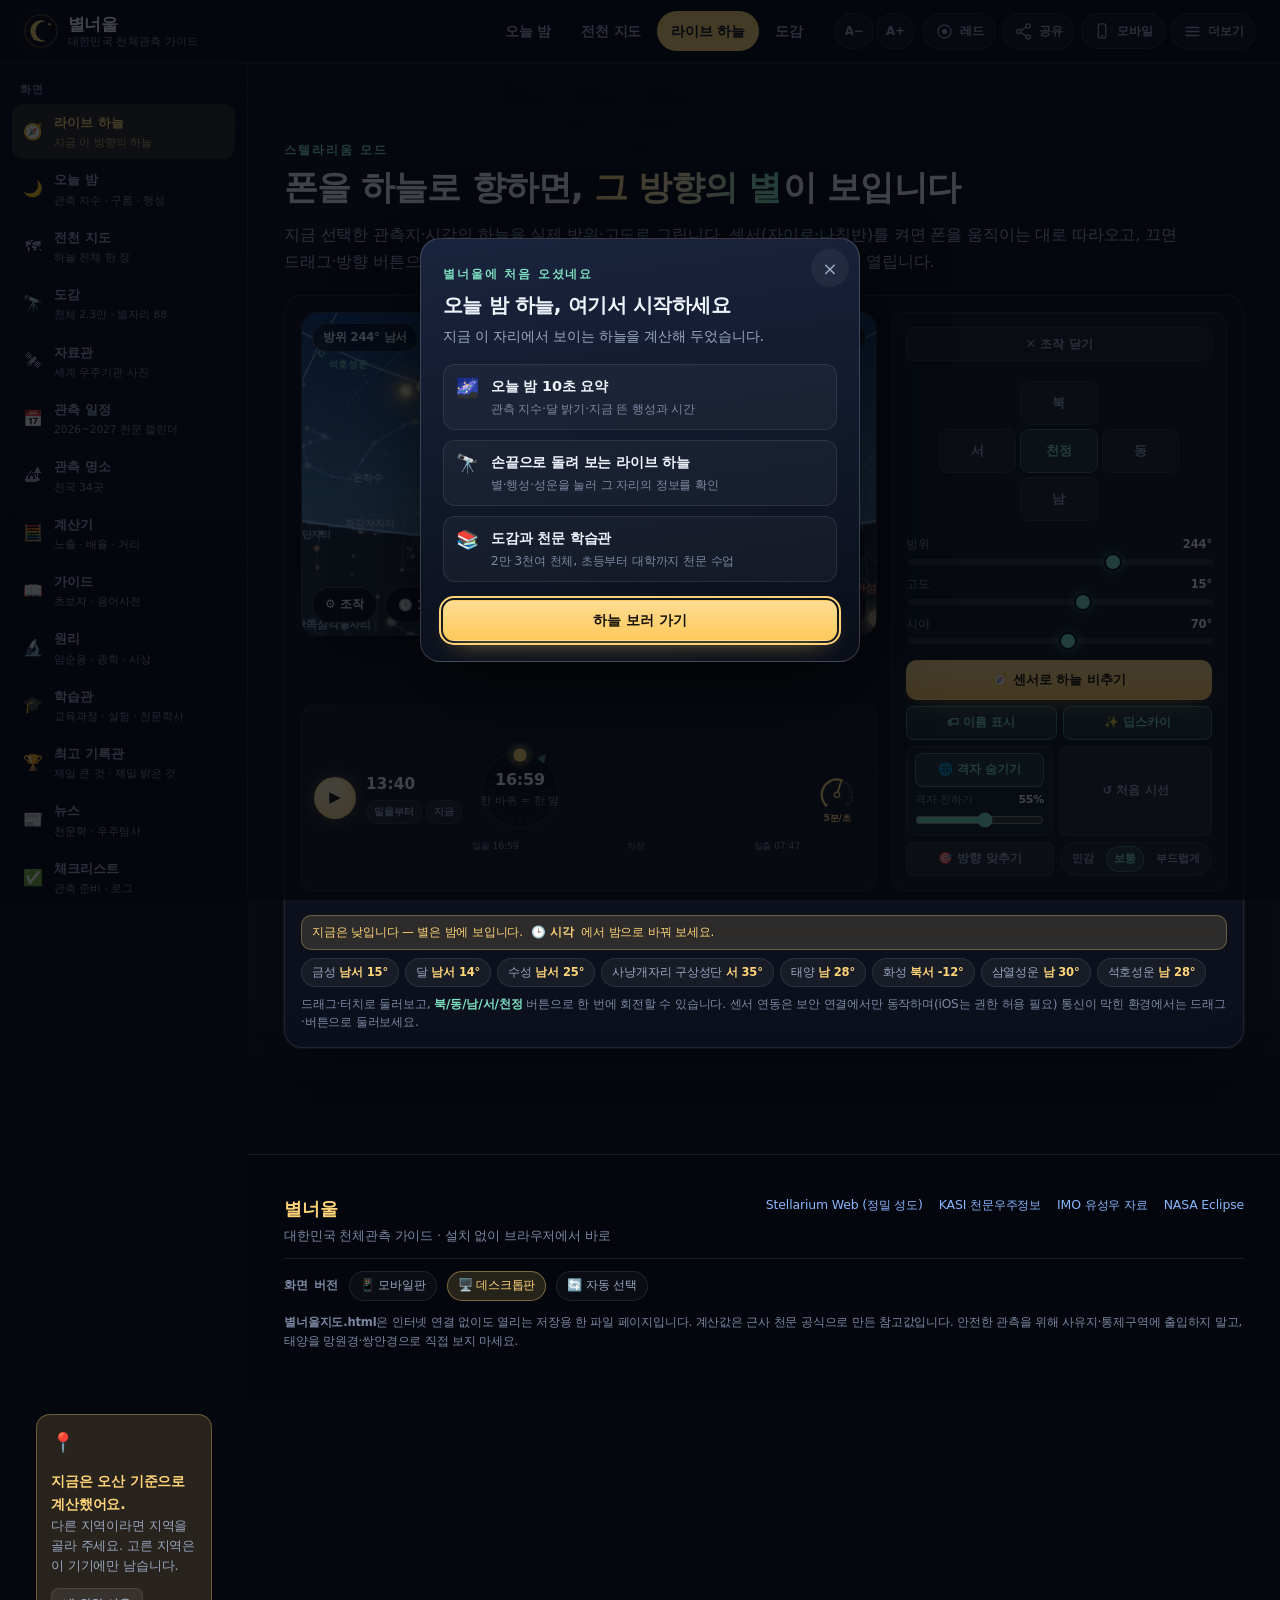
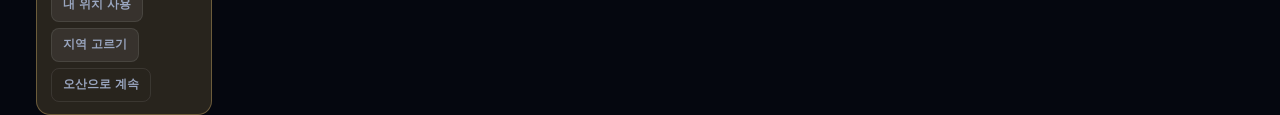
==== index.html @ a32bbd59 "📅 이번 주말 금·토·일 자동 비교·전환 칩 + 🌟 별 보기 좋은 날(30일 관측 지수) + 🌀 관성 손 떼는 순간 0프레임 · 캐시 2026-11-28.13" ====
<!DOCTYPE html>
<html lang="ko">
<head>
<meta charset="UTF-8">
<meta name="viewport" content="width=device-width, initial-scale=1.0, viewport-fit=cover">
<meta name="theme-color" content="#070b14">
<meta name="description" content="별너울 — 대한민국 천체관측 가이드. 오늘 밤 달·행성·별자리, 관측 가능 시간, 촬영 계산기, 전국 별보기 명소, 2026~2027 천문 캘린더까지 한곳에서.">

<meta property="og:type" content="website">
<meta property="og:site_name" content="별너울">
<meta property="og:locale" content="ko_KR">
<meta property="og:title" content="별너울 — 대한민국 천체관측 가이드">
<meta property="og:description" content="오늘 밤 달·행성·별자리와 관측 가능 시간, 촬영 계산기, 전국 별보기 명소, 천문 학습관과 우주 뉴스까지 한곳에서. 설치 없이 브라우저에서 바로 열립니다.">
<meta property="og:image" content="https://byeolneoul.vercel.app/assets/space/jwst-carina-cosmic-cliffs.jpg">
<meta property="og:image:alt" content="제임스 웹 우주망원경이 촬영한 용골자리 성운">
<meta property="og:url" content="https://byeolneoul.vercel.app/">
<meta name="twitter:card" content="summary_large_image">
<meta name="twitter:title" content="별너울 — 대한민국 천체관측 가이드">
<meta name="twitter:description" content="오늘 밤 하늘을 10초 만에. 달·행성·별자리, 관측 명소, 촬영 계산기, 천문 학습관.">
<meta name="twitter:image" content="https://byeolneoul.vercel.app/assets/space/jwst-carina-cosmic-cliffs.jpg">
<title>별너울 — 대한민국 천체관측 가이드</title>
<style id="bwSplashStyle">
/* 별너울 도입화면 — 첫 페인트부터 보이도록 머리에 직접 넣습니다 */
#bwSplash{
  position:fixed; inset:0; z-index:4000; display:grid; place-items:center;
  background:radial-gradient(125% 95% at 50% -10%, #1a2545 0%, #0d1526 42%, #06080f 100%);
  color:#eef2fb; overflow:hidden; opacity:1; visibility:visible;
  transition:opacity .58s ease, visibility .58s ease;
  font-family:"Pretendard", system-ui, -apple-system, "Apple SD Gothic Neo", "Malgun Gothic", sans-serif;
  -webkit-tap-highlight-color:transparent;
}
#bwSplash.is-out{ opacity:0; visibility:hidden; pointer-events:none; }
#bwSplash canvas{ position:absolute; inset:0; width:100%; height:100%; display:block; }
#bwSplash .bws-glow{
  position:absolute; left:50%; top:52%; width:min(78vw, 720px); height:min(78vw, 720px);
  transform:translate(-50%, -50%); pointer-events:none;
  background:radial-gradient(closest-side, rgba(138,182,255,.16), rgba(126,224,192,.07) 55%, rgba(6,8,15,0) 78%);
  filter:blur(6px);
}
#bwSplash .bws-inner{ position:relative; text-align:center; padding:0 26px; z-index:2; }
#bwSplash .bws-eyebrow{
  margin:0 0 14px; font-size:.72rem; letter-spacing:.34em; text-transform:uppercase;
  color:#8ab6ff; opacity:.9;
  animation:bwsFade 1.4s ease .15s both;
}
#bwSplash .bws-logo{
  margin:0; font-size:clamp(2.9rem, 11vw, 5.4rem); font-weight:800; letter-spacing:.02em; line-height:1.08;
  background:linear-gradient(178deg, #ffffff 6%, #ffe6b0 52%, #ffd479 100%);
  -webkit-background-clip:text; background-clip:text; color:transparent;
  filter:drop-shadow(0 6px 26px rgba(255,190,110,.26));
  animation:bwsRise 1.15s cubic-bezier(.2,.7,.3,1) .1s both;
}
#bwSplash .bws-sub{
  margin:16px 0 0; font-size:clamp(.92rem, 3.5vw, 1.16rem); color:#cfd9ee; letter-spacing:.01em;
  animation:bwsFade 1.5s ease .55s both;
}
#bwSplash .bws-hint{
  position:absolute; left:0; right:0; bottom:clamp(28px, 7vh, 58px); z-index:2; margin:0;
  text-align:center; font-size:.76rem; color:#7c88a3; letter-spacing:.04em;
  animation:bwsFade 1.6s ease 1.1s both;
}
@keyframes bwsRise{ from{ opacity:0; transform:translateY(16px) scale(.985); } to{ opacity:1; transform:none; } }
@keyframes bwsFade{ from{ opacity:0; } to{ opacity:1; } }
@media (prefers-reduced-motion: reduce){
  #bwSplash{ transition:opacity .2s linear, visibility .2s linear; }
  #bwSplash .bws-logo, #bwSplash .bws-eyebrow, #bwSplash .bws-sub, #bwSplash .bws-hint{ animation:none; }
}
</style>
<!-- ROUTER-START -->
<script>
/* 판 자동 선택 — 폰·태블릿은 모바일판, 그 외는 데스크톱판.
   직접 고른 판은 localStorage에 기억하며, ?view=auto 로 다시 자동으로 돌립니다. */
(function () {
  try {
    var p = new URLSearchParams(location.search);
    var v = p.get('view');
    if (v === 'auto') { try { localStorage.removeItem('ob-layout'); } catch (e) {} }
    var saved = null;
    try { saved = localStorage.getItem('ob-layout'); } catch (e) {}
    var pick = (v === 'mobile' || v === 'desktop') ? v
      : (saved === 'mobile' || saved === 'desktop') ? saved
      : ((/Mobi|Android|iPhone|iPad|iPod|Windows Phone|IEMobile|Opera Mini/i.test(navigator.userAgent)
          || Math.min(window.innerWidth || 9999, screen.width || 9999) <= 768) ? 'mobile' : 'desktop');
    p.delete('view');
    var qs = p.toString();
    location.replace(pick + '.html' + (qs ? '?' + qs : '') + location.hash);
  } catch (e) { /* 라우팅이 막히면 이 페이지(index)가 그대로 보입니다 */ }
})();
</script>
<!-- ROUTER-END -->
<link rel="stylesheet" href="styles.css">
<!-- 홈 화면 설치(PWA) -->
<link rel="manifest" href="manifest.webmanifest">
<link rel="apple-touch-icon" sizes="180x180" href="assets/icons/apple-touch-icon.png">
<meta name="apple-mobile-web-app-capable" content="yes">
<meta name="mobile-web-app-capable" content="yes">
<meta name="apple-mobile-web-app-status-bar-style" content="black-translucent">
<meta name="apple-mobile-web-app-title" content="별너울">
<meta name="application-name" content="별너울">
<link rel="icon" href="data:image/svg+xml,%3Csvg xmlns='http://www.w3.org/2000/svg' viewBox='0 0 64 64'%3E%3Ccircle cx='32' cy='32' r='30' fill='%23070b18'/%3E%3Cpath d='M40 14a20 20 0 1 0 0 36 16 16 0 0 1 0-36z' fill='%23ffd479'/%3E%3Ccircle cx='46' cy='20' r='2' fill='%23fff'/%3E%3Ccircle cx='18' cy='44' r='1.5' fill='%23fff'/%3E%3C/svg%3E">
</head>
<body>

<!-- 도입화면 — 첫 페인트부터 이 자리에서 바로 보입니다 -->
<div id="bwSplash" role="dialog" aria-label="별너울 도입 화면">
  <canvas id="bwSplashCanvas" aria-hidden="true"></canvas>
  <div class="bws-glow" aria-hidden="true"></div>
  <div class="bws-inner">
    <p class="bws-eyebrow">대한민국 천체관측 가이드</p>
    <h1 class="bws-logo">별너울</h1>
    <p class="bws-sub">오늘 밤, 내 머리 위 하늘을 읽다</p>
  </div>
  <p class="bws-hint">화면을 누르면 바로 시작합니다</p>
</div>
<script src="splash.js"></script>

<noscript>
  <div class="noscript-warn" role="alert"><b>JavaScript가 꺼져 있습니다.</b> 별너울은 달 위상·행성 위치·박명 시각을 이 브라우저에서 직접 계산합니다. 브라우저 설정에서 JavaScript를 켜면 모든 기능이 동작합니다.</div>
</noscript>

<a class="skip-link" href="#today">본문으로 건너뛰기</a>

<!-- ===================== 공통 헤더 ===================== -->
<header class="site-header" id="siteHeader">
  <div class="header-inner">
    <a class="brand" href="#today" aria-label="별너울 홈">
      <span class="brand-mark" aria-hidden="true">
        <svg viewBox="0 0 40 40" width="34" height="34">
          <circle cx="20" cy="20" r="19" fill="none" stroke="currentColor" stroke-width="1.2" opacity=".35"/>
          <path d="M25 8.5a12.5 12.5 0 1 0 0 23 10 10 0 0 1 0-23z" fill="currentColor"/>
          <circle cx="30" cy="12" r="1.4" fill="currentColor"/>
          <circle cx="12" cy="30" r="1" fill="currentColor"/>
        </svg>
      </span>
      <span class="brand-text">
        <strong>별너울</strong>
        <small>대한민국 천체관측 가이드</small>
      </span>
    </a>

    <nav class="main-nav" id="mainNav" aria-label="주요 메뉴">
      <a href="#today" class="nav-link is-active" data-nav="today">오늘 밤</a>
      <a href="#skymap" class="nav-link" data-nav="skymap">전천 지도</a>
      <a href="#live" class="nav-link" data-nav="live">라이브 하늘</a>
      <a href="#catalog" class="nav-link" data-nav="catalog">도감</a>
    </nav>

    <div class="header-tools">
      <div class="font-ctrl" role="group" aria-label="글자 크기">
        <button class="icon-btn icon-btn-sm" id="fsDown" aria-label="글자 작게" title="글자 작게">A−</button>
        <button class="icon-btn icon-btn-sm" id="fsUp" aria-label="글자 크게" title="글자 크게">A+</button>
      </div>
      <button class="icon-btn" id="btnRed" aria-pressed="false" title="야간 관측용 레드라이트 모드 (암순응 보호)">
        <svg viewBox="0 0 24 24" width="19" height="19" aria-hidden="true"><circle cx="12" cy="12" r="8.2" fill="none" stroke="currentColor" stroke-width="1.6"/><circle cx="12" cy="12" r="3.2" fill="currentColor"/></svg>
        <span class="tool-label">레드</span>
      </button>
      <button class="icon-btn" id="btnShareTop" title="오늘 밤 별보기 플랜을 복사">
        <svg viewBox="0 0 24 24" width="19" height="19" aria-hidden="true"><circle cx="18" cy="5" r="2.6" fill="none" stroke="currentColor" stroke-width="1.6"/><circle cx="6" cy="12" r="2.6" fill="none" stroke="currentColor" stroke-width="1.6"/><circle cx="18" cy="19" r="2.6" fill="none" stroke="currentColor" stroke-width="1.6"/><path d="M8.4 10.8 15.6 6.4M8.4 13.2l7.2 4.4" stroke="currentColor" stroke-width="1.6"/></svg>
        <span class="tool-label">공유</span>
      </button>
      <div class="more-wrap">
        <button class="icon-btn more-btn" id="btnMore" aria-expanded="false" aria-controls="moreMenu" aria-haspopup="true" title="전체 목차 열기">
          <svg viewBox="0 0 24 24" width="19" height="19" aria-hidden="true"><path d="M4 7h16M4 12h16M4 17h16" stroke="currentColor" stroke-width="1.8" stroke-linecap="round"/></svg>
          <span class="tool-label">더보기</span>
        </button>
        <div class="more-menu" id="moreMenu" role="menu" aria-label="전체 목차" hidden>
          <div class="more-core" role="group" aria-label="주요 메뉴">
            <a href="#today" role="menuitem">오늘 밤</a>
            <a href="#skymap" role="menuitem">전천 지도</a>
            <a href="#live" role="menuitem">라이브 하늘</a>
            <a href="#catalog" role="menuitem">도감</a>
          </div>
          <div class="more-group more-pwa" role="group" aria-label="앱 설치">
            <p class="more-title"><span aria-hidden="true">📲</span> 앱</p>
            <button type="button" class="more-item" id="btnInstall" role="menuitem">
              <span class="mi-ico" aria-hidden="true">📲</span>
              <span class="mi-txt"><b id="pwaInstallLabel">앱으로 설치</b><small id="pwaInstallNote">홈 화면에 추가 · 주소창 없이</small></span>
              <span class="pwa-badge" id="pwaInstallBadge" hidden>실행 중</span>
            </button>
          </div>
          <div class="more-group" role="group" aria-label="관측 계획과 현장">
            <p class="more-title"><span aria-hidden="true">🗓️</span> 관측 계획 · 현장</p>
            <a href="#calendar" class="more-item" role="menuitem">
              <span class="mi-ico" aria-hidden="true">📅</span>
              <span class="mi-txt"><b>관측 일정</b><small>2026~2027 천문 캘린더</small></span>
            </a>
            <a href="#sites" class="more-item" role="menuitem">
              <span class="mi-ico" aria-hidden="true">🏕️</span>
              <span class="mi-txt"><b>전국 관측 명소</b><small>광공해 등급 · 권역별 추천</small></span>
            </a>
          </div>
          <div class="more-group" role="group" aria-label="도구와 자료">
            <p class="more-title"><span aria-hidden="true">🧰</span> 도구 · 자료</p>
            <a href="#lab" class="more-item" role="menuitem">
              <span class="mi-ico" aria-hidden="true">🧮</span>
              <span class="mi-txt"><b>촬영·광학 계산기</b><small>노출 · 화각 · 배율 · 한계등급</small></span>
            </a>
            <a href="#spacearchive" class="more-item" role="menuitem">
              <span class="mi-ico" aria-hidden="true">🛰️</span>
              <span class="mi-txt"><b>🛰️ 자료관</b><small>세계 우주기관의 실제 사진</small></span>
            </a>
          </div>
          <div class="more-group" role="group" aria-label="학습관과 소식">
            <p class="more-title"><span aria-hidden="true">🎓</span> 배움 · 소식</p>
            <a href="#records" class="more-item" role="menuitem">
              <span class="mi-ico" aria-hidden="true">🏆</span>
              <span class="mi-txt"><b>🏆 우주 최고 기록관</b><small>제일 큰 것 · 제일 밝은 것 15가지</small></span>
            </a>
            <a href="#learn" class="more-item" role="menuitem">
              <span class="mi-ico" aria-hidden="true">🎓</span>
              <span class="mi-txt"><b>천문 학습관</b><small>교육과정 실험실 · 천문학사</small></span>
            </a>
            <a href="#news" class="more-item" role="menuitem">
              <span class="mi-ico" aria-hidden="true">📰</span>
              <span class="mi-txt"><b>우주·천문 뉴스</b><small>최신 관측 · 로켓 발사 소식</small></span>
            </a>
          </div>
          <div class="more-group" role="group" aria-label="입문과 학습">
            <p class="more-title"><span aria-hidden="true">📖</span> 입문 · 학습</p>
            <a href="#guide" class="more-item" role="menuitem">
              <span class="mi-ico" aria-hidden="true">📖</span>
              <span class="mi-txt"><b>초보자 가이드 &amp; 용어사전</b><small>첫 관측 7단계 + 용어 89개</small></span>
            </a>
            <a href="#glossary" class="more-item" role="menuitem">
              <span class="mi-ico" aria-hidden="true">🔤</span>
              <span class="mi-txt"><b>용어사전 바로 보기</b><small>적위 · Bortle · 시상 등</small></span>
            </a>
            <a href="#science" class="more-item" role="menuitem">
              <span class="mi-ico" aria-hidden="true">🔬</span>
              <span class="mi-txt"><b>원리 깊이 보기</b><small>암순응 · 노출 · 구경 · 시상</small></span>
            </a>
          </div>
          <div class="more-group" role="group" aria-label="빠른 실행">
            <p class="more-title"><span aria-hidden="true">⚡</span> 빠른 실행</p>
            <button type="button" class="more-item" data-open="cookie" role="menuitem">
              <span class="mi-ico" aria-hidden="true">🍪</span>
              <span class="mi-txt"><b>오늘의 우주 쿠키</b><small>NASA · SpaceX 오늘의 소식</small></span>
            </button>
            <button type="button" class="more-item" data-open="ai" role="menuitem">
              <span class="mi-ico" aria-hidden="true">🤖</span>
              <span class="mi-txt"><b>AI 천문 도우미</b><small>이 사이트의 하늘 정보로 답합니다</small></span>
            </button>
          </div>
          <div class="more-group" role="group" aria-label="의견 보내기">
            <p class="more-title"><span aria-hidden="true">💬</span> 의견</p>
            <button type="button" class="more-item" data-open="feedback" role="menuitem">
              <span class="mi-ico" aria-hidden="true">💬</span>
              <span class="mi-txt"><b>사용자 피드백</b><small>버그 제보 · 기능 제안 · 칭찬</small></span>
            </button>
          </div>
          <div class="more-group" role="group" aria-label="공유">
            <p class="more-title"><span aria-hidden="true">🔗</span> 공유</p>
            <button type="button" class="more-item" data-open="share" role="menuitem">
              <span class="mi-ico" aria-hidden="true">🔗</span>
              <span class="mi-txt"><b>별너울 공유하기</b><small>링크 보내기 · 친구에게 추천</small></span>
            </button>
          </div>
        </div>
      </div>
    </div>
  </div>
</header>

<div class="wrap first-visit-wrap">
  <div class="first-visit" id="firstVisit" hidden>
    <span class="fv-ico" aria-hidden="true">📍</span>
    <div class="fv-txt"><b>지금은 오산 기준으로 계산했어요.</b><span>다른 지역이라면 지역을 골라 주세요. 고른 지역은 이 기기에만 남습니다.</span></div>
    <div class="fv-actions">
      <button type="button" class="mini-btn" data-fv="geo">내 위치 사용</button>
      <button type="button" class="mini-btn" data-fv="pick">지역 고르기</button>
      <button type="button" class="mini-btn fv-ghost" data-fv="keep">오산으로 계속</button>
    </div>
  </div>
</div>

<main>

<!-- ===================== 1. 오늘 밤 ===================== -->
<section class="section section-hero" id="today" data-view="today">
  <div class="hero-sky" aria-hidden="true">
    <div class="hero-glow"></div>
    <canvas class="hero-stars" id="heroStars" width="1200" height="620"></canvas>
  </div>

  <div class="wrap">
    <div class="hero-head">
      <p class="eyebrow">오늘 밤, 어디서 무엇을 볼까</p>
      <h1>대한민국 어디서든,<br><span class="grad">오늘 밤 하늘</span>을 10초 만에.</h1>
      <p class="hero-sub">지역과 날짜를 고르면 달 위상·어두운 시간·지금 떠 있는 천체·촬영 설정까지 한 번에 계산합니다.</p>
      <p class="boot-note" id="bootNote" role="status" aria-live="polite"><span class="bn-dot" aria-hidden="true"></span>오늘 밤 하늘을 계산하고 있어요…</p>

      <div class="quick-actions" id="quickActions" role="group" aria-label="빠른 날짜 선택">
        <button class="qa-btn is-active" data-preset="tonight" type="button"><span aria-hidden="true">🌙</span>오늘 밤</button>
        <button class="qa-btn" data-preset="weekend" type="button"><span aria-hidden="true">📅</span>이번 주말</button>
        <button class="qa-btn" data-preset="dark" type="button"><span aria-hidden="true">🌟</span>별 보기 좋은 날</button>
        <button class="qa-btn" data-preset="gem" type="button"><span aria-hidden="true">✨</span>12/14 쌍둥이자리</button>
        <button class="qa-btn" data-preset="qua" type="button"><span aria-hidden="true">☄️</span>1/4 사분의자리</button>
      </div>

      <!-- 이번 주말 — 금·토·일 밤 중 더 좋은 밤으로 바로 전환 (「이번 주말」 프리셋일 때만 보입니다) -->
      <div class="weekend-switch" id="weekendSwitch" hidden>
        <div class="ws-chips" id="weekendChips" role="group" aria-label="이번 주말 밤 전환"></div>
        <p class="ws-why" id="weekendWhy" aria-live="polite"></p>
      </div>
    </div>

    <!-- 관측지·날짜 선택 -->
    <div class="control-panel" id="controlPanel">
      <div class="control-row control-row-region">
        <label class="field field-prov">
          <span class="field-label">시·도</span>
          <select id="provinceSelect" aria-label="시·도 선택"></select>
        </label>
        <label class="field field-dist">
          <span class="field-label">시·군·구</span>
          <select id="districtSelect" aria-label="시·군·구 선택"></select>
        </label>
        <button class="btn btn-ghost" id="btnGeo" title="브라우저 위치 권한을 허용하면 현재 위치로 계산합니다">
          <svg viewBox="0 0 24 24" width="16" height="16" aria-hidden="true"><path d="M12 2v3M12 19v3M2 12h3M19 12h3" stroke="currentColor" stroke-width="1.8" stroke-linecap="round"/><circle cx="12" cy="12" r="5.5" fill="none" stroke="currentColor" stroke-width="1.8"/><circle cx="12" cy="12" r="1.8" fill="currentColor"/></svg>
          내 위치
        </button>
        <label class="field field-date">
          <span class="field-label">날짜</span>
          <input type="date" id="dateInput" aria-label="관측 날짜">
        </label>
        <label class="field field-time">
          <span class="field-label">시각</span>
          <input type="time" id="timeInput" aria-label="관측 시각 (지금은 현재 시각으로 자동 갱신)">
          <button class="mini-btn" id="btnNow" type="button" title="현재 시각으로">지금</button>
        </label>
      </div>
      <div class="control-row control-row-sub">
        <button class="link-btn" id="btnCustom" aria-expanded="false">위경도 직접 입력</button>
        <span class="coord-note" id="coordNote">37.1969°N · 127.0343°E · Bortle 7</span>
        <span class="region-hint" id="regionHint">시·도 → 시·군·구 순서로 좁혀집니다 · 2026.7 행정구역 기준</span>
        <div class="custom-coords" id="customCoords" hidden>
          <label class="field field-sm"><span class="field-label">위도</span><input type="number" id="latInput" step="0.0001" min="-90" max="90" inputmode="decimal"></label>
          <label class="field field-sm"><span class="field-label">경도</span><input type="number" id="lonInput" step="0.0001" min="-180" max="180" inputmode="decimal"></label>
          <button class="btn btn-sm" id="btnApplyCoords">적용</button>
        </div>
      </div>
    </div>

    <!-- 지금이 낮일 때의 안내 (밤 기준으로 한 번에 바꾸기) -->
    <div class="day-note" id="dayNote" role="status" hidden>
      <span id="dayNoteText">☀️ 지금은 낮입니다 — 아래 고도·추천은 지금 하늘 기준이에요. 밤에 볼 대상을 보려면 시각을 바꿔 주세요.</span>
      <button class="mini-btn" id="btnNight22" type="button">🌙 오늘 밤 22:00로 보기</button>
    </div>

    <!-- 10초 요약 히어로 카드 -->
    <div class="summary-card" id="heroSummary" aria-live="polite">
      <div class="summary-main">
        <div class="summary-head">
          <span class="summary-date" id="summaryDate">—</span>
          <span class="summary-place" id="summaryPlace">—</span>
        </div>
        <div class="summary-grid">
          <div class="sum-moon">
            <div class="moon-svg-wrap" id="heroMoonSvg"></div>
            <div class="sum-moon-meta">
              <strong id="heroMoonName">—</strong>
              <span id="heroMoonPct">—</span>
            </div>
          </div>
          <div class="sum-window">
            <div class="sum-label">완전히 어두운 시간</div>
            <strong class="sum-big" id="heroDarkWindow">—</strong>
            <span class="sum-small" id="heroDarkHours">—</span>
          </div>
          <div class="sum-score">
            <div class="score-ring" id="heroScoreRing">
              <svg viewBox="0 0 100 100" width="88" height="88" aria-hidden="true">
                <circle cx="50" cy="50" r="42" fill="none" stroke="rgba(255,255,255,.09)" stroke-width="8"/>
                <circle id="scoreArc" cx="50" cy="50" r="42" fill="none" stroke="url(#scoreGrad)" stroke-width="8"
                        stroke-linecap="round" stroke-dasharray="264" stroke-dashoffset="264" transform="rotate(-90 50 50)"/>
                <defs><linearGradient id="scoreGrad" x1="0" y1="0" x2="1" y2="1">
                  <stop offset="0%" stop-color="#7ee0c0"/><stop offset="100%" stop-color="#ffd479"/>
                </linearGradient></defs>
              </svg>
              <span id="heroScoreNum">—</span>
            </div>
            <div class="sum-label term" data-tip="달 밝기·관측지 광공해·어두운 시간·시간별 구름양·강수를 종합한 '깊은하늘 관측' 지수입니다. 구름이 많을수록 점수가 크게 떨어집니다. 달과 행성은 이 점수와 별개로 언제든 볼 수 있습니다.">오늘 밤 관측 지수</div>
            <div class="score-basis" id="heroScoreBasis" aria-live="polite">—</div>
          </div>
        </div>
        <div class="sum-top3" id="heroTop3"></div>
      </div>
      <div class="summary-side">
        <div class="sum-side-row"><span>일몰</span><strong id="heroSunset">—</strong></div>
        <div class="sum-side-row"><span>천문박명 끝</span><strong id="heroDusk">—</strong></div>
        <div class="sum-side-row"><span>새벽 박명 시작</span><strong id="heroDawn">—</strong></div>
        <div class="sum-side-row"><span>달 출/몰</span><strong id="heroMoonRS">—</strong></div>
        <div class="sum-side-row"><span class="term" data-tip="관측지 좌표 기준 시간별 구름양·강수확률(Open-Meteo)의 오늘 밤 평균입니다. 18시부터 다음날 06시까지를 봅니다.">구름(밤 평균)</span><strong id="heroCloud">—</strong></div>
        <div class="sum-side-row"><span class="term" data-tip="내 위치 기준 하늘의 '현재 시각'. 적경 0h가 남중하는 때를 0시로 셉니다. 별이 지금 어디 있는지 계산하는 기준입니다.">지방항성시</span><strong id="heroLst">—</strong></div>
        <button class="btn btn-primary btn-block" id="btnSharePlan">
          <svg viewBox="0 0 24 24" width="17" height="17" aria-hidden="true"><path d="M9 12.5l6-3.5M9 12.5l6 3.5" stroke="currentColor" stroke-width="1.7" stroke-linecap="round"/><circle cx="6" cy="12" r="2.4" fill="none" stroke="currentColor" stroke-width="1.7"/><circle cx="18" cy="7" r="2.4" fill="none" stroke="currentColor" stroke-width="1.7"/><circle cx="18" cy="18" r="2.4" fill="none" stroke="currentColor" stroke-width="1.7"/></svg>
          오늘 밤 플랜 복사
        </button>
        <p class="side-hint">카카오톡·문자에 그대로 붙여넣으세요. 위치 권한이 막혀 있으면 위경도를 직접 입력하세요.</p>
        <button class="mini-btn" id="btnPrintPlan">플랜 인쇄 · PDF</button>
      </div>
    </div>

    <!-- 밤 타임라인 -->
    <div class="panel timeline-panel">
      <div class="panel-head">
        <h2>오늘 밤 어두운 시간</h2>
        <span class="panel-note" id="timelineNote">—</span>
      </div>
      <div class="night-bar" id="nightBar"></div>
      <div class="night-legend">
        <span><i class="dot dot-day"></i>낮</span>
        <span><i class="dot dot-civil"></i>시민박명</span>
        <span><i class="dot dot-naut"></i>항해박명</span>
        <span><i class="dot dot-astro"></i>천문박명</span>
        <span><i class="dot dot-dark"></i>완전한 어둠</span>
        <span><i class="dot dot-moon"></i>달 떠 있는 시간</span>
      </div>
    </div>

    <!-- 시간별 구름양 -->
    <div class="panel cloud-panel" id="cloudPanel">
      <div class="panel-head">
        <h2>시간별 구름양·강수 <span class="cloud-pill" id="cloudPill">—</span></h2>
        <span class="panel-note" id="cloudNote">Open-Meteo 시간별 구름양·강수 예보 · 오늘 18시 → 내일 06시</span>
      </div>
      <div class="cloud-chart" id="cloudChart" aria-live="polite"></div>
      <div class="cloud-legend" id="cloudLegend">
        <span><i class="cc-dot cc-clear"></i>맑음 0–25%</span>
        <span><i class="cc-dot cc-some"></i>조금 25–50%</span>
        <span><i class="cc-dot cc-many"></i>구름 많음 50–85%</span>
        <span><i class="cc-dot cc-over"></i>흐림 85% 이상</span>
        <span><i class="cc-dot cc-rain-dot"></i>💧 비·눈 (파란 막대 = 강수량)</span>
      </div>
      <p class="panel-foot" id="cloudFoot">기상 예보를 불러오는 중입니다…</p>
    </div>

    <div class="moon-row">
      <!-- 달 · 태양 상세 -->
      <div class="panel">
        <div class="panel-head"><h2>달과 태양</h2></div>
        <div class="moon-detail">
          <div class="moon-svg-wrap moon-large" id="moonDetailSvg"></div>
          <div class="moon-facts" id="moonFacts"></div>
        </div>
        <div class="moon-strip" id="moonStrip" aria-label="앞으로 14일 달 위상"></div>
        <div class="sun-facts" id="sunFacts"></div>
      </div>
    </div>

    <!-- 행성 -->
    <div class="panel" data-dash="planet">
      <div class="panel-head">
        <h2>오늘 밤 행성</h2>
        <span class="panel-note"><span class="term" data-tip="지구에서 본 밝기. 숫자가 작을수록 밝고, 1등급 차이는 약 2.5배 차이입니다.">겉보기 등급</span>·<span class="term" data-tip="지구에서 본 행성 원반의 각도 크기(″=각초). 클수록 망원경으로 크게 보입니다.">시지름</span>은 근사 계산값입니다</span>
      </div>
      <div class="table-scroll">
        <table class="data-table" id="planetTable">
          <thead><tr>
            <th>행성</th><th>등급</th><th>고도</th><th>방위</th><th>시지름</th><th>출</th><th>남중</th><th>몰</th><th>관측</th><th>조준</th>
          </tr></thead>
          <tbody></tbody>
        </table>
      </div>
    </div>

    <!-- 시간대별 계획 -->
    <div class="panel" data-dash="hourly">
      <div class="panel-head">
        <h2>시간대별로 무엇을 볼까</h2>
        <span class="panel-note">일몰부터 새벽까지, 그 시각 가장 잘 보이는 대상</span>
      </div>
      <div class="hourly-plan" id="hourlyPlan"></div>
      <p class="panel-foot">각 시간은 정시 기준이며, 고도 20° 이상이고 달빛 영향을 덜 받는 대상을 우선 골랐습니다.</p>
    </div>

    <!-- 앞으로 30일 별 보기 좋은 날 -->
    <div class="panel" data-dash="best">
      <div class="panel-head">
        <h2>앞으로 30일, 별 보기 좋은 날</h2>
        <span class="panel-note">오늘부터 30일 · 같은 관측지 기준 · 달 밝기·어두운 시간·(예보 구간 구름·강수)으로 계산</span>
      </div>
      <div class="best-nights" id="bestNights"></div>
    </div>

    <!-- 장비별 추천 -->
    <div class="panel" data-dash="targets">
      <div class="panel-head">
        <h2>오늘 밤 추천 천체</h2>
        <span class="panel-note">장비 단계를 고르면 그에 맞는 대상만 보여드립니다</span>
      </div>
      <div class="tier-tabs" id="tierTabs" role="tablist"></div>
      <div class="target-list" id="tonightTargets"></div>
    </div>
  </div>
</section>

<!-- ===================== 1-B. 라이브 하늘 뷰 (스텔라리움 모드) ===================== -->
<section class="section section-alt" id="live" data-view="live">
  <div class="wrap">
    <div class="section-head">
      <p class="eyebrow">스텔라리움 모드</p>
      <h2>폰을 하늘로 향하면, <span class="grad">그 방향의 별</span>이 보입니다</h2>
      <p class="section-sub">지금 선택한 관측지·시각의 하늘을 실제 방위·고도로 그립니다. 센서(자이로·나침반)를 켜면 폰을 움직이는 대로 따라오고, 끄면 드래그·방향 버튼으로 360° 둘러볼 수 있습니다. 별·행성·달을 누르면 정보 카드가 열립니다.</p>
    </div>

    <div class="panel live-panel">
      <div class="live-stage" id="liveStage">
        <canvas id="liveCanvas" role="img" aria-label="현재 방향의 하늘 (방위·고도 투영)"></canvas>
        <!-- 조준 유도 링 — 목표가 시야 안에 들어오면 그 자리에 조준 링을 그립니다 -->
        <canvas class="live-guide-canvas" id="liveGuideCanvas" aria-hidden="true"></canvas>
        <div class="live-hud" aria-hidden="true"><span class="live-cross-h"></span><span class="live-cross-v"></span></div>
        <div class="live-hud-top">
          <span class="live-chip" id="liveAzChip">방위 —</span>
          <span class="live-chip" id="liveAltChip">고도 —</span>
          <span class="live-chip live-chip-sensor" id="liveSensorChip">센서 꺼짐</span>
        </div>
        <!-- 🎯 조준 유도 — 보낸 목표를 ✕ 로 끌 때까지 따라갑니다 -->
        <div class="live-guide" id="liveGuide" hidden>
          <div class="lguide-bar" id="liveGuideBar">
            <span class="lguide-bar-ico" aria-hidden="true">🎯</span>
            <span class="lguide-bar-name" id="liveGuideName">목표</span>
            <span class="lguide-bar-state" id="liveGuideState">—</span>
            <button class="lguide-x" id="liveGuideX" type="button" aria-label="조준 유도 끄기" title="조준 유도 끄기">✕</button>
          </div>
          <div class="lguide-beacon" id="liveGuideBeacon" aria-hidden="true">
            <span class="lguide-halo"></span>
            <span class="lguide-arrow" id="liveGuideArrow">
              <svg viewBox="0 0 24 24" width="18" height="18" focusable="false" aria-hidden="true"><path d="M12 2.8 19.6 19.4 12 15.3 4.4 19.4z" fill="currentColor"/></svg>
            </span>
          </div>
          <div class="lguide-pill" id="liveGuidePill" aria-hidden="true">
            <b class="lguide-pill-name" id="liveGuideBeaconName">목표</b>
            <span class="lguide-pill-angle" id="liveGuideBeaconAngle">—</span>
            <span class="lguide-pill-below" id="liveGuideBelow" hidden>지평선 아래</span>
          </div>
        </div>
        <div class="live-center-card" id="liveCenterCard">시야 중앙 —</div>
        <div class="live-zoom">
          <button class="live-zbtn" id="liveZoomIn" type="button" aria-label="확대">＋</button>
          <span class="live-fov-val" id="liveFovVal">65°</span>
          <button class="live-zbtn" id="liveZoomOut" type="button" aria-label="축소">－</button>
        </div>
        <div class="live-quick" id="liveQuick">
          <button class="lq-btn" id="liveToolsBtn" type="button" aria-expanded="false" aria-controls="liveControls">⚙ 조작</button>
          <button class="lq-btn lq-time" id="liveTimeBtn" type="button" aria-expanded="false" aria-controls="liveTimeCard" title="하늘 시각 바꾸기">🕒 —</button>
          <button class="lq-btn" id="liveCalBtnQ" type="button" aria-label="지금 보는 방향으로 나침반 맞추기">🎯 <span class="lq-wide">방향 맞추기</span><span class="lq-narrow">조준</span></button>
          <!-- 실시간 트래킹 바로 켜기/끄기 — ⚙ 조작 안의 센서 버튼과 같은 상태를 씁니다 -->
          <button class="lq-btn lq-track" id="liveTrackBtnQ" type="button" aria-pressed="false" aria-label="실시간 트래킹 켜기" title="실시간 트래킹(센서)을 켜고 끕니다">🧭 추적</button>
        </div>
        <div class="live-time-card" id="liveTimeCard" hidden>
          <div class="ltc-head">
            <b>🕒 하늘 시각</b>
            <span class="ltc-now" id="ltcNow">—</span>
            <button class="ltc-x" id="ltcClose" type="button" aria-label="시간 조정 닫기">✕</button>
          </div>
          <div class="ltc-presets" id="ltcPresets" role="group" aria-label="빠른 시각">
            <button class="ltc-chip" type="button" data-ltc="now">지금</button>
            <button class="ltc-chip" type="button" data-ltc="sunset">일몰</button>
            <button class="ltc-chip" type="button" data-ltc="20">20시</button>
            <button class="ltc-chip" type="button" data-ltc="22">22시</button>
            <button class="ltc-chip" type="button" data-ltc="0">자정</button>
            <button class="ltc-chip" type="button" data-ltc="2">새벽 2시</button>
          </div>
          <div class="ltc-dial" id="ltcDialWrap">
            <div id="ltcDial"></div>
          </div>
          <p class="ltc-dial-note">시계 방향으로 돌리면 날짜도 함께 넘어갑니다</p>
          <div class="ltc-row">
            <label class="ltc-date"><span>날짜</span><input type="date" id="ltcDate"></label>
            <label class="ltc-time"><span>시각</span><input type="time" id="ltcTime" step="300"></label>
          </div>
          <p class="ltc-note">0~11시는 그 밤의 다음 날 새벽으로 계산합니다. 다이얼을 한 바퀴 돌리면 자정을 지나 다음 날로 이어집니다.</p>
        </div>
      </div>

      <div class="tm-dock tm-dock-live" data-tm>
      <button class="tm-play" data-tm-play type="button" aria-pressed="false" aria-label="밤하늘 타임랩스 재생">▶</button>
      <div class="tm-readout">
        <b class="tm-clock" data-tm-clock>—</b>
        <div class="tm-quick">
          <button class="tm-chip" data-tm-sunset type="button">일몰부터</button>
          <button class="tm-chip" data-tm-now type="button">지금</button>
        </div>
      </div>
      <div class="tm-slide tm-slide-dial">
        <div class="tm-time-dial" data-tm-time></div>
        <div class="tm-scale"><span data-tm-start>일몰</span><span>자정</span><span data-tm-end>일출</span></div>
      </div>
      <div class="tm-dial" data-tm-dial role="slider" tabindex="0" aria-label="재생 속도" aria-valuemin="0.5" aria-valuemax="30" aria-valuenow="5" aria-valuetext="5분/초">
        <svg viewBox="0 0 54 42" aria-hidden="true" focusable="false">
          <circle class="tm-dial-bg" cx="27" cy="25" r="16"></circle>
        <circle class="tm-dial-arc" cx="27" cy="25" r="16"></circle>
          <g class="tm-dial-ticks" data-tm-ticks></g>
          <g class="tm-dial-needle" data-tm-needle><line x1="27" y1="25" x2="27" y2="9"></line></g>
          <circle class="tm-dial-hub" cx="27" cy="25" r="2.8"></circle>
        </svg>
        <span class="tm-dial-val" data-tm-speed>5분/초</span>
      </div>
    </div>

      <div class="live-controls" id="liveControls">
        <div class="live-pad" role="group" aria-label="방향 회전">
          <button class="pad-btn pad-n" data-az="0" data-alt="30" type="button">북</button>
          <button class="pad-btn pad-w" data-az="270" data-alt="30" type="button">서</button>
          <button class="pad-btn pad-c" data-az="0" data-alt="88" type="button" title="천정(머리 위)">천정</button>
          <button class="pad-btn pad-e" data-az="90" data-alt="30" type="button">동</button>
          <button class="pad-btn pad-s" data-az="180" data-alt="30" type="button">남</button>
        </div>

        <div class="live-sliders">
          <label class="live-field"><span>방위 <b id="liveAzVal">0°</b></span>
            <input type="range" id="liveAz" min="0" max="359" step="1" value="0"></label>
          <label class="live-field"><span>고도 <b id="liveAltVal">30°</b></span>
            <input type="range" id="liveAlt" min="-85" max="89" step="1" value="30"></label>
          <label class="live-field"><span>시야 <b id="liveFovVal2">65°</b></span>
            <input type="range" id="liveFov" min="15" max="120" step="5" value="65"></label>
        </div>

        <div class="live-actions">
          <button class="btn btn-primary btn-sm" id="liveSensorBtn" type="button" aria-pressed="false">🧭 센서로 하늘 비추기</button>
          <button class="mini-btn" id="liveLabelsBtn" type="button" aria-pressed="true">🏷 이름 표시</button>
          <button class="mini-btn" id="liveDeepBtn" type="button" aria-pressed="true">✨ 딥스카이</button>
          <div class="live-grid-ctl" role="group" aria-label="격자 표시">
            <button class="mini-btn" id="liveGridBtn" type="button" aria-pressed="true" title="고도·방위 격자를 보이거나 숨깁니다">🌐 격자 숨기기</button>
            <label class="live-grid-range"><span>격자 진하기 <b id="liveGridVal">55%</b></span>
              <input type="range" id="liveGrid" min="0" max="100" step="5" value="55" aria-label="격자 진하기"></label>
          </div>
          <button class="mini-btn" id="liveResetBtn" type="button">↺ 처음 시선</button>
          <button class="mini-btn" id="liveCalBtn" type="button" title="지금 보는 방향을 기준으로 나침반 오차를 0으로 맞춥니다">🎯 방향 맞추기</button>
          <div class="live-sens" role="group" aria-label="센서 따라오는 정도">
            <button class="sens-btn" type="button" data-sens="0.6">민감</button>
            <button class="sens-btn is-on" type="button" data-sens="1">보통</button>
            <button class="sens-btn" type="button" data-sens="1.6">부드럽게</button>
          </div>
        </div>
      </div>

      <div class="live-foot">
        <div class="live-day-hint" id="liveDayHint" hidden>지금은 낮입니다 — 별은 밤에 보입니다. <b class="ldh-key">🕒 시각</b>에서 밤으로 바꿔 보세요.</div>
        <div class="live-inview" id="liveInView"></div>
        <p class="live-help" id="liveHelp">드래그·터치로 둘러보고, <b>북/동/남/서/천정</b> 버튼으로 한 번에 회전할 수 있습니다. 센서 연동은 보안 연결에서만 동작하며(iOS는 권한 허용 필요) 통신이 막힌 환경에서는 드래그·버튼으로 둘러보세요.</p>
      </div>
    </div>
  </div>
</section>


<!-- ===================== 1-C. 전천 지도 (개별 화면) ===================== -->
<section class="section section-alt" id="skymapView" data-view="skymap">
  <div class="wrap">
    <div class="section-head">
      <p class="eyebrow">전천 지도</p>
      <h2>지금 하늘을 <span class="grad">한 장에</span></h2>
      <p class="section-sub">머리 위 하늘 전체를 펼쳐 보여 줍니다. 지도에 그려진 <b>모든 별</b>(어두운 별까지)과 행성·달·성운을 누르면 그 자리의 실시간 고도·방위·출몰을 보여 주고, 아래 도크로 밤새 하늘이 움직이는 모습을 재생할 수 있습니다.</p>
    </div>
    <div class="grid-1">
      <!-- 전천 지도 -->
      <div class="panel skymap-panel" id="skymap">
        <div class="panel-head">
          <h2>지금 하늘 (전천 지도)</h2>
          <span class="panel-note" id="skyMapNote">—</span>
        </div>
        <div class="skymap-wrap">
          <svg id="skyMap" viewBox="0 0 420 420" role="img" aria-label="현재 시각 전천 지도 — 별을 누르면 그 별의 정보가 열립니다"></svg>
          <button class="skymap-zoom-reset" id="skyMapReset" type="button" hidden aria-label="지도 확대를 원래대로 되돌립니다">1× · 원래대로</button>
        </div>
        <p class="skymap-hint">두 손가락으로 확대·축소 · 확대한 뒤에는 한 손가락으로 이동</p>
        <div class="tm-dock" data-tm>
          <button class="tm-play" data-tm-play type="button" aria-pressed="false" aria-label="밤하늘 타임랩스 재생">▶</button>
          <div class="tm-readout">
            <b class="tm-clock" data-tm-clock>—</b>
            <div class="tm-quick">
              <button class="tm-chip" data-tm-sunset type="button">일몰부터</button>
              <button class="tm-chip" data-tm-now type="button">지금</button>
            </div>
          </div>
          <div class="tm-slide tm-slide-dial">
            <div class="tm-time-dial" data-tm-time></div>
            <div class="tm-scale"><span data-tm-start>일몰</span><span>자정</span><span data-tm-end>일출</span></div>
          </div>
          <div class="tm-dial" data-tm-dial role="slider" tabindex="0" aria-label="재생 속도" aria-valuemin="0.5" aria-valuemax="30" aria-valuenow="5" aria-valuetext="5분/초">
            <svg viewBox="0 0 54 42" aria-hidden="true" focusable="false">
              <circle class="tm-dial-bg" cx="27" cy="25" r="16"></circle>
              <circle class="tm-dial-arc" cx="27" cy="25" r="16"></circle>
              <g class="tm-dial-ticks" data-tm-ticks></g>
              <g class="tm-dial-needle" data-tm-needle><line x1="27" y1="25" x2="27" y2="9"></line></g>
              <circle class="tm-dial-hub" cx="27" cy="25" r="2.8"></circle>
            </svg>
            <span class="tm-dial-val" data-tm-speed>5분/초</span>
          </div>
        </div>
        <p class="panel-foot">가운데가 머리 위(천정), 테두리가 지평선입니다. 동쪽이 왼쪽인 것은 하늘을 올려다보는 방향이기 때문입니다. <b>별·행성·달·성운을 눌러 보세요</b> — 그 자리에서 실시간 고도·방위·출몰을 보여 줍니다.</p>
        <div class="sky-inspector" id="skyInspector"></div>
      </div>

    </div>
  </div>
</section>


<!-- ===================== 3. 천체 · 별자리 도감 (통합) ===================== -->
<section class="section" id="catalog" data-view="catalog">
  <div class="wrap">
    <div class="section-head">
      <p class="eyebrow">천체 · 별자리 도감</p>
      <h2>오늘 밤 볼 수 있는 것들, <span class="grad">전부</span> 여기 있습니다</h2>
      <p class="section-sub">대표 천체 40여 종과 하늘 전체 도감 2만 3천여 종, IAU 별자리 88종을 한 섹션으로 모았습니다. 위 탭으로 <b>천체</b>·<b>별자리</b>·<b>하늘 탐험 퀴즈</b>를 바꿔 보세요. 카드를 누르면 허블·제임스웹 사진과 실제 하늘 탐사 사진, 상세 정보, 조준 버튼이 함께 열립니다.</p>
    </div>

    <div class="cat-tabs" role="tablist" aria-label="도감 보기 전환">
      <button class="cat-tab is-active" type="button" id="tabObjects" role="tab" aria-selected="true" aria-controls="panelObjects" data-cat-tab="objects">🌌 천체 도감 <span class="cat-tab-num">2,571종</span></button>
      <button class="cat-tab" type="button" id="tabConst" role="tab" aria-selected="false" aria-controls="panelConstellations" data-cat-tab="const" tabindex="-1">✨ 별자리 88 <span class="cat-tab-num">IAU 전체</span></button>
      <button class="cat-tab" type="button" id="tabQuiz" role="tab" aria-selected="false" aria-controls="panelQuiz" data-cat-tab="quiz" tabindex="-1">🎯 하늘 탐험 <span class="cat-tab-num">퀴즈 8문제</span></button>
    </div>

    <div class="cat-panel" id="panelObjects" role="tabpanel" aria-labelledby="tabObjects">
      <div class="filter-bar">
        <div class="search-box">
          <svg viewBox="0 0 24 24" width="18" height="18" aria-hidden="true"><circle cx="11" cy="11" r="6.5" fill="none" stroke="currentColor" stroke-width="1.8"/><path d="M16 16l4.5 4.5" stroke="currentColor" stroke-width="1.8" stroke-linecap="round"/></svg>
          <input type="search" id="searchInput" placeholder="천체 이름 검색 (예: 오리온, M42, 목성)" aria-label="천체 검색">
          <button class="clear-btn" id="searchClear" type="button" aria-label="검색어 지우기" hidden>×</button>
        </div>
        <div class="chip-row" id="typeFilters" data-group="type"></div>
        <div class="chip-row" id="equipFilters" data-group="equip"></div>
        <div class="chip-row" id="seasonFilters" data-group="season"></div>
        <div class="sort-row">
          <label class="field field-inline"><span class="field-label">정렬</span>
            <select id="sortSelect">
              <option value="mag">밝은 순</option>
              <option value="alt">지금 높은 순</option>
              <option value="diff">쉬운 순</option>
              <option value="name">이름 순</option>
            </select>
          </label>
          <label class="check-inline"><input type="checkbox" id="onlyVisible"> 오늘 밤 지평선 위에 뜨는 것만</label>
          <button class="mini-btn" id="filterReset" type="button">필터 초기화</button>
        </div>
      </div>
      <p class="result-count" id="catalogCount">—</p>
      <div class="catalog-grid" id="catalogGrid"></div>
    </div>

    <div class="cat-panel" id="panelConstellations" role="tabpanel" aria-labelledby="tabConst" hidden>
      <div class="con-block" id="constellations">
        <p class="cat-panel-lead">한국 하늘 33~38°N에서 뜨는 IAU 별자리 88개를 빠짐없이 담았습니다. 카드를 누르면 설명이 열리고, <b>🎯</b>를 누르면 라이브 하늘 뷰가 그 별자리로 돌아갑니다.</p>
        <div class="panel">
          <div class="con-tools">
            <input type="search" id="conSearch" class="con-search" placeholder="별자리 이름 · 영문 · 약자로 찾기" aria-label="별자리 검색">
            <div class="chip-row con-season" id="conSeason"></div>
            <span class="con-count" id="conCount">88개</span>
          </div>
          <div class="con-grid" id="conGrid"></div>
          <p class="panel-foot">연결선은 Stellarium 현대 IAU 별자리 그림, 좌표·등급은 J2000 카탈로그를 썼습니다. ‘가장 밝은 별’은 그 별자리에 속한 별 중 겉보기 등급이 가장 낮은 별입니다.</p>
        </div>
      </div>
    </div>

    <div class="cat-panel" id="panelQuiz" role="tabpanel" aria-labelledby="tabQuiz" hidden>
      <div class="quiz-shell" id="quizShell"></div>
    </div>
  </div>
</section> 

<!-- ===================== 3. 촬영 · 계산기 ===================== -->
<section class="section section-alt" id="lab" data-view="lab">
  <div class="wrap">
    <div class="section-head">
      <p class="eyebrow">촬영 · 계산 랩</p>
      <h2>감이 아니라 <span class="grad">계산</span>으로 찍습니다</h2>
      <p class="section-sub">별이 점으로 찍히는 최대 노출, 망원경 배율·시야·사출동공, 등급과 거리 변환을 실제 공식으로 계산합니다.</p>
    </div>

    <div class="lab-tabs" role="tablist" id="labTabs">
      <button class="lab-tab is-active" role="tab" data-tab="exposure" aria-selected="true">별 점상 노출</button>
      <button class="lab-tab" role="tab" data-tab="optics" aria-selected="false">망원경 광학</button>
      <button class="lab-tab" role="tab" data-tab="magnitude" aria-selected="false">등급 · 거리</button>
      <button class="lab-tab" role="tab" data-tab="fov" aria-selected="false">시야 시뮬레이터</button>
    </div>

    <!-- 노출 계산기 -->
    <div class="lab-panel panel is-active" id="tab-exposure">
      <div class="calc-layout">
        <div class="calc-inputs">
          <h3>카메라 · 렌즈</h3>
          <label class="field"><span class="field-label">초점거리 (mm)</span><input type="number" id="exFocal" value="24" min="1" step="1"></label>
          <label class="field"><span class="field-label">조리개 (f/)</span><input type="number" id="exAperture" value="2.8" min="0.7" step="0.1"></label>
          <label class="field"><span class="field-label">센서 크기</span>
            <select id="exSensor">
              <option value="36,24">풀프레임 (36×24mm)</option>
              <option value="23.6,15.7">APS-C (23.6×15.7mm)</option>
              <option value="17.3,13">마이크로 포서드 (17.3×13mm)</option>
              <option value="13.2,8.8">1인치 (13.2×8.8mm)</option>
              <option value="9.6,7.2" selected>스마트폰 1/1.3″ (9.6×7.2mm)</option>
              <option value="6.4,4.8">스마트폰 1/2.3″ (6.4×4.8mm)</option>
            </select>
          </label>
          <label class="field"><span class="field-label">화소 수 (MP)</span><input type="number" id="exMp" value="12" min="1" step="1"></label>
          <label class="field"><span class="field-label">대상 적위 (°)</span><input type="number" id="exDec" value="0" min="-90" max="90" step="1">
            <span class="field-hint">천구적도 0° · 오리온 성운 -5° · 북두칠성 +55°</span></label>
        </div>
        <div class="calc-results">
          <div class="result-grid">
            <div class="result-card accent">
              <span class="result-label term" data-tip="조리개·픽셀피치·초점거리·적위를 모두 반영해 '별이 점으로 찍히는 최대 노출'을 구하는 경험식입니다.">NPF 권장 최대 노출</span>
              <strong id="exNpf">—</strong>
              <span class="result-note">별이 점으로 찍히는 실용 한계</span>
            </div>
            <div class="result-card">
              <span class="result-label">500 법칙</span>
              <strong id="exRule500">—</strong>
              <span class="result-note">고전적 경험식 · 약간 번짐</span>
            </div>
            <div class="result-card">
              <span class="result-label term" data-tip="센서 한 화소의 물리적 크기(µm). 작을수록 같은 시간에 더 많이 번집니다.">픽셀 피치</span>
              <strong id="exPitch">—</strong>
              <span class="result-note">센서·화소에서 계산</span>
            </div>
            <div class="result-card">
              <span class="result-label">픽셀당 화각</span>
              <strong id="exScale">—</strong>
              <span class="result-note">1픽셀이 덮는 하늘 각도</span>
            </div>
          </div>
          <div class="result-card wide">
            <span class="result-label">500 법칙 노출에서 별이 번지는 길이</span>
            <strong id="exTrail">—</strong>
            <div class="bar-track"><div class="bar-fill" id="exTrailBar"></div></div>
            <span class="result-note">2픽셀 이하면 점, 그 이상이면 타원으로 보입니다.</span>
          </div>
          <p class="calc-explain" id="exExplain"></p>
          <details class="explain">
            <summary>원리 자세히 보기 — 왜 500/NPF가 성립하나</summary>
            <p>별은 지구 자전으로 적위 δ에서 15″×cos δ /초 만큼 움직입니다. 화소 환산 각도는 (206265×픽셀피치µm)/초점거리mm [″]이므로, 허용 이동 픽셀 수로 나누면 최대 노출이 나옵니다. NPF식 t=(35N+30p)/(f·cosδ)는 이 관계를 근사한 경험식입니다. 자세한 유도는 <a href="#science">원리</a> 섹션에 있습니다.</p>
          </details>
        </div>
      </div>
    </div>

    <!-- 광학 계산기 -->
    <div class="lab-panel panel" id="tab-optics">
      <div class="calc-layout">
        <div class="calc-inputs">
          <h3>망원경 · 접안렌즈</h3>
          <label class="field"><span class="field-label">구경 (mm)</span><input type="number" id="opAperture" value="130" min="10" step="1"></label>
          <label class="field"><span class="field-label">초점거리 (mm)</span><input type="number" id="opFocal" value="650" min="50" step="10"></label>
          <label class="field"><span class="field-label">접안렌즈 초점거리 (mm)</span><input type="number" id="opEyepiece" value="25" min="1" step="1"></label>
          <label class="field"><span class="field-label">접안렌즈 겉보기 시야 (°)</span><input type="number" id="opAfov" value="50" min="20" max="120" step="1"></label>
        </div>
        <div class="calc-results">
          <div class="result-grid">
            <div class="result-card accent"><span class="result-label">배율</span><strong id="opMag">—</strong><span class="result-note">초점거리 ÷ 접안렌즈</span></div>
            <div class="result-card"><span class="result-label">실시야</span><strong id="opTfov">—</strong><span class="result-note">보이는 하늘의 폭</span></div>
            <div class="result-card"><span class="result-label term" data-tip="접안렌즈를 통해 나오는 빛다발의 지름(구경÷배율). 5~7mm면 가장 밝고 편안합니다.">사출동공</span><strong id="opExit">—</strong><span class="result-note">구경 ÷ 배율</span></div>
            <div class="result-card"><span class="result-label">광속비</span><strong id="opFratio">—</strong><span class="result-note">f/ 값</span></div>
            <div class="result-card"><span class="result-label term" data-tip="이 망원경으로 겨우 볼 수 있는 가장 어두운 별의 등급. 구경이 클수록, 하늘이 어두울수록 좋아집니다.">한계등급</span><strong id="opLimit">—</strong><span class="result-note">이상 조건 근사</span></div>
            <div class="result-card"><span class="result-label term" data-tip="두 별을 겨우 갈라볼 수 있는 최소 각도(116″÷구경mm). 대기 시상이 나쁘면 이보다 못합니다.">다우스 분해능</span><strong id="opDawes">—</strong><span class="result-note">116″ ÷ 구경</span></div>
            <div class="result-card"><span class="result-label">집광력</span><strong id="opLight">—</strong><span class="result-note">7mm 눈동자 대비</span></div>
            <div class="result-card"><span class="result-label">최대 유효 배율</span><strong id="opMaxMag">—</strong><span class="result-note">구경×2 기준</span></div>
          </div>
          <div class="result-card wide" id="opVerdictWrap">
            <span class="result-label">이 조합은?</span>
            <strong id="opVerdict">—</strong>
            <span class="result-note" id="opVerdictNote"></span>
          </div>
          <div class="result-card wide">
            <span class="result-label">이 시야에 달(0.5°)이 차지하는 비율</span>
            <div class="bar-track"><div class="bar-fill" id="opMoonBar"></div></div>
            <span class="result-note" id="opMoonNote">—</span>
          </div>
          <p class="calc-explain" id="opExplain"></p>
          <details class="explain">
            <summary>원리 자세히 보기 — 구경·배율·사출동공의 관계</summary>
            <p>집광력은 구경의 제곱, 분해능은 구경에 반비례합니다. 배율을 올리면 상은 커지지만 사출동공이 작아져 어두워지고, 구경×2를 넘으면 회절 때문에 오히려 흐려집니다. 사출동공이 7mm를 넘으면 빛이 눈동자 밖으로 새고, 0.7mm 아래면 먼지·눈의 부유물이 보입니다.</p>
          </details>
        </div>
      </div>
    </div>

<!-- 시야(FOV) 시뮬레이터 -->
    <div class="lab-panel panel" id="tab-fov">
      <div class="calc-layout">
        <div class="calc-inputs">
          <h3>내 장비로 무엇이 얼마나 크게 보일까</h3>
          <p class="calc-help">망원경+아이피스 또는 카메라+렌즈를 넣으면 실제 시야각을 계산해, 보름달(0.52°)·목성·M42(85′×60′)·M31(178′×63′)이 화면에 어느 크기로 들어오는지 그려 줍니다.</p>
          <div class="seg-row" role="group" aria-label="장비 종류">
            <button class="seg-btn is-active" data-fovmode="scope" type="button">망원경 + 아이피스</button>
            <button class="seg-btn" data-fovmode="camera" type="button">카메라 + 렌즈</button>
          </div>
          <div id="fovScopeFields">
            <label class="field"><span class="field-label">초점거리 (mm)</span><input type="number" id="fovFocal" value="1300" min="50" step="10"></label>
            <label class="field"><span class="field-label">아이피스 초점거리 (mm)</span><input type="number" id="fovEyepiece" value="25" min="1" step="1"></label>
            <label class="field"><span class="field-label">아이피스 겉보기 시야 (°)</span><input type="number" id="fovAfov" value="52" min="20" max="120" step="1"></label>
          </div>
          <div id="fovCameraFields" hidden>
            <label class="field"><span class="field-label">렌즈 초점거리 (mm)</span><input type="number" id="fovCamFocal" value="200" min="4" step="5"></label>
            <label class="field"><span class="field-label">센서 크기</span>
              <select id="fovSensor">
                <option value="36,24">풀프레임 (36×24mm)</option>
                <option value="23.6,15.7">APS-C (23.6×15.7mm)</option>
                <option value="17.3,13">마이크로 포서드 (17.3×13mm)</option>
                <option value="9.6,7.2" selected>스마트폰 1/1.3″ (9.6×7.2mm)</option>
                <option value="6.4,4.8">스마트폰 1/2.3″ (6.4×4.8mm)</option>
              </select>
            </label>
          </div>
        </div>
        <div class="calc-results">
          <div class="fov-canvas-wrap"><canvas id="fovCanvas" width="640" height="480" aria-label="시야 시뮬레이터"></canvas></div>
          <div class="seg-row fov-target-row" id="fovTargets" role="group" aria-label="비교할 천체">
            <button class="seg-btn is-active" data-fovtarget="moon" type="button">보름달</button>
            <button class="seg-btn" data-fovtarget="jupiter" type="button">목성</button>
            <button class="seg-btn" data-fovtarget="m42" type="button">M42</button>
            <button class="seg-btn" data-fovtarget="m31" type="button">M31</button>
          </div>
          <div class="fov-bars" id="fovBars"></div>
          <div class="result-grid">
            <div class="result-card accent"><span class="result-label">실시야</span><strong id="fovOutTfov">—</strong><span class="result-note" id="fovOutTfovNote">—</span></div>
            <div class="result-card"><span class="result-label">배율 / 화각</span><strong id="fovOutMag">—</strong><span class="result-note" id="fovOutMagNote">—</span></div>
          </div>
          <div class="fov-legend">
            <span><i class="fov-dot fov-moon"></i>보름달 0.52°</span>
            <span><i class="fov-dot fov-jup"></i>목성 (현재 시지름)</span>
            <span><i class="fov-dot fov-m42"></i>M42 85′×60′</span>
            <span><i class="fov-dot fov-m31"></i>M31 178′×63′</span>
          </div>
          <p class="calc-explain" id="fovExplain"></p>
        </div>
      </div>
    </div>

    <!-- 등급 계산기 -->
    <div class="lab-panel panel" id="tab-magnitude">
      <div class="calc-layout">
        <div class="calc-inputs">
          <h3>등급과 거리</h3>
          <p class="calc-help">세 값 중 두 개를 입력하고 "계산"을 누르면 나머지를 구합니다. 거리 지수 공식 m − M = 5 log₁₀(d) − 5 (d는 파섹).</p>
          <label class="field"><span class="field-label">겉보기 등급 (m)</span><input type="number" id="mgApparent" step="0.01" placeholder="예: 4.0"></label>
          <label class="field"><span class="field-label">절대 등급 (M)</span><input type="number" id="mgAbsolute" step="0.01" placeholder="예: -20.5"></label>
          <div class="field field-inline">
            <span class="field-label">거리</span>
            <input type="number" id="mgDistance" step="0.001" placeholder="예: 1.344">
            <select id="mgUnit"><option value="ly">광년</option><option value="pc">파섹</option><option value="au">AU</option><option value="kly">천광년</option><option value="mly">백만광년</option></select>
          </div>
          <div class="btn-row">
            <button class="btn btn-primary" id="mgCalc">계산</button>
            <button class="btn btn-ghost" id="mgClear">지우기</button>
          </div>
        </div>
        <div class="calc-results">
          <div class="result-grid">
            <div class="result-card accent"><span class="result-label">겉보기 등급</span><strong id="mgOutM">—</strong></div>
            <div class="result-card"><span class="result-label">절대 등급</span><strong id="mgOutAbs">—</strong></div>
            <div class="result-card"><span class="result-label">거리</span><strong id="mgOutDist">—</strong></div>
            <div class="result-card"><span class="result-label">태양 대비 광도</span><strong id="mgOutLum">—</strong></div>
          </div>
          <div class="result-card wide"><span class="result-label">해석</span><strong id="mgOutNote" class="note-text">값을 입력해 보세요.</strong></div>
          <p class="calc-explain" id="mgExplain"></p>
          <details class="explain">
            <summary>원리 자세히 보기 — 거리 지수</summary>
            <p>같은 별이라도 멀수록 어둡게 보입니다. 밝기는 거리의 제곱에 반비례하므로 등급으로는 5 log₁₀(d) 만큼 어두워집니다. 절대 등급은 10파섹에서의 밝기로 정의해, 거리를 모르는 별의 실제 광도를 비교할 수 있게 합니다.</p>
          </details>
        </div>
      </div>
    </div>
  </div>
</section>

<!-- ===================== 4. 초보자 가이드 ===================== -->
<section class="section" id="guide" data-view="guide">
  <div class="wrap">
    <div class="section-head">
      <p class="eyebrow">처음이라면</p>
      <h2>오늘 밤 처음 나가도 <span class="grad">실패하지 않는</span> 7단계</h2>
      <p class="section-sub">망원경 없이, 손에 아무것도 없이 시작하는 순서입니다. 각 단계는 10분이면 됩니다.</p>
    </div>

    <div class="steps" id="beginnerSteps">
      <article class="step">
        <span class="step-num">1</span>
        <h3>해 진 시각부터 확인</h3>
        <p>오늘 일몰과 천문박명이 끝나는 시각을 <a href="#today">대시보드</a>에서 확인하세요. 하늘이 완전히 어두워지는 데 보통 1시간 20분이 걸립니다.</p>
      </article>
      <article class="step">
        <span class="step-num">2</span>
        <h3>달부터 보세요</h3>
        <p>달은 가장 밝고 찾기 쉬운 천체입니다. 휴대폰 손전등을 끄고 달의 크레이터와 바다를 5분만 봐도 "별 보기"가 무엇인지 감이 옵니다.</p>
      </article>
      <article class="step">
        <span class="step-num">3</span>
        <h3>"반짝이지 않는 점"을 찾으세요</h3>
        <p>행성은 원반이라 별처럼 반짝이지 않습니다. 금성·목성·토성·화성은 도심에서도 보입니다. 대시보드의 행성 표에서 방위와 고도를 확인하세요.</p>
      </article>
      <article class="step">
        <span class="step-num">4</span>
        <h3>계절 대표 별자리 하나만 외우세요</h3>
        <p>겨울은 오리온, 봄은 사자자리(레굴루스), 여름은 베가·데네브·알타이르 대삼각형, 가을은 페가수스 사각형. 하나를 알면 나머지가 그 주변에 보입니다.</p>
      </article>
      <article class="step">
        <span class="step-num">5</span>
        <h3>눈을 20분 적응시키세요</h3>
        <p>휴대폰 화면을 보지 말고 어둠에 눈을 적응시킵니다. 이 사이트의 <button class="inline-link" id="redModeInline">레드라이트 모드</button>를 켜면 화면을 봐도 암순응이 덜 깨집니다.</p>
      </article>
      <article class="step">
        <span class="step-num">6</span>
        <h3>누워서 넓게 보세요</h3>
        <p>돗자리를 깔고 누우면 하늘의 절반이 시야에 들어옵니다. 유성우는 복사점만 보지 말고 하늘 전체를 봐야 합니다.</p>
      </article>
      <article class="step">
        <span class="step-num">7</span>
        <h3>기록을 남기세요</h3>
        <p>본 날짜·장소·대상·느낌을 <a href="#plan">관측 로그</a>에 남기면, 다음에 무엇을 볼지 스스로 알게 됩니다. 기록은 파일로 내려받아 보관할 수 있습니다.</p>
      </article>
    </div>

    <div class="panel" id="failurePanel">
      <div class="panel-head"><h2>별 보러 갔는데 아무것도 안 보였다 — 실패 원인 14가지</h2><span class="panel-note">대부분은 하늘 문제가 아니라 준비 문제입니다</span></div>
      <div class="table-scroll">
        <table class="data-table failure-table">
          <thead><tr><th>#</th><th>실패 원인</th><th>실제로 일어나는 일</th><th>해결</th></tr></thead>
          <tbody id="failureTable"></tbody>
        </table>
      </div>
    </div>

    <div class="panel" id="twilightPanel">
      <div class="panel-head"><h2>어둠의 세 단계 — 천문박명을 알아야 합니다</h2><span class="panel-note">"해가 졌는데 왜 안 보이지"의 답</span></div>
      <div class="twilight-row" id="twilightList"></div>
      <p class="panel-foot">계절에 따라 해 진 뒤 완전히 어두워지기까지 여름 1시간 30분, 겨울 1시간 20분가량 걸립니다(위도·계절에 따라 다름). 출발 시각은 "일몰 + 1시간 30분"을 기준으로 잡으면 헛걸음이 없습니다.</p>
    </div>

    <div class="panel">
      <div class="panel-head"><h2>장비 단계 — 지금 가진 것으로</h2><span class="panel-note">위에서 아래로 확장하면 됩니다</span></div>
      <div class="equip-ladder" id="equipLadder"></div>
    </div>

    <!-- 스마트폰 촬영 -->
    <div class="panel" id="phonePhoto">
      <div class="panel-head"><h2>스마트폰으로 은하수·성운 찍기</h2><span class="panel-note">삼각대와 30분만 있으면 됩니다</span></div>
      <div class="photo-grid">
        <div class="photo-col">
          <h3>1. 준비물</h3>
          <ul class="tick-list">
            <li>삼각대 + 휴대폰 거치대 (없으면 돌 위에 고정)</li>
            <li>셔터 지연 3초 또는 블루투스 리모컨 — 손떨림이 최대 적</li>
            <li>보조배터리 (겨울엔 배터리가 1시간 만에 닳습니다)</li>
            <li>망원경 촬영이라면 스마트폰 어댑터</li>
          </ul>
          <h3>2. 카메라 설정</h3>
          <ul class="tick-list">
            <li><b>RAW(ProRAW)</b> — JPEG은 별이 뭉개집니다</li>
            <li><b>ISO 1600~3200</b>, 은하수는 20~30초, 오리온 성운은 3~10초</li>
            <li><b>초점 고정</b> — 밝은 별에 맞춘 뒤 수동 고정(자동초점은 밤에 헤맵니다)</li>
            <li><b>야간 모드 OFF</b> — 자동 합성은 별을 지웁니다. 수동(Pro) 모드 사용</li>
            <li>화이트밸런스 3800~4200K, 노이즈 감소 OFF</li>
          </ul>
        </div>
        <div class="photo-col">
          <h3>3. 스태킹 (핵심)</h3>
          <p class="small">같은 구도를 20~100장 찍어 무료 앱(Sequator·DeepSkyStacker)으로 평균하면 잡음이 1/√N로 줄어 별이 살아납니다. 30장이면 약 5.5배 깨끗해집니다.</p>
          <h3>4. 망원경 + 스마트폰 어댑터</h3>
          <ul class="tick-list">
            <li>접안렌즈에 어댑터를 물리고 <b>화면 중앙에 상을 맞춘 뒤</b> 조이세요</li>
            <li>저배율(25mm) 접안렌즈가 다루기 쉽습니다</li>
            <li>초점은 어댑터 장착 후 다시 맞춥니다(무게로 틀어짐)</li>
            <li>2초 타이머 + 10장 연사로 한 세트</li>
          </ul>
          <h3>5. 실패하는 이유</h3>
          <ul class="tick-list">
            <li>달이 떠 있음 → 은하수는 포기하고 달·행성으로</li>
            <li>도심 광공해 → Bortle 5 이하로 이동</li>
            <li>이슬 → 렌즈 히터 또는 보온팩</li>
            <li>바람 → 삼각대에 가방을 매달아 무게 중심 낮추기</li>
          </ul>
        </div>
      </div>
      <details class="explain">
        <summary>원리 자세히 보기 — 왜 여러 장을 겹치면 깨끗해지나</summary>
        <p>별빛(신호)은 매 프레임 같은 위치에 오지만 잡음은 매번 무작위입니다. N장을 평균하면 신호는 그대로, 잡음은 1/√N로 줄어 신호대잡음비가 √N배 좋아집니다. 30장이면 약 5.5배. 단, 한 장의 노출을 늘리는 것과 같지는 않습니다 — 한 장이 포화되면 정보가 사라지기 때문입니다. 그래서 “짧게 많이”가 스마트폰의 정답입니다.</p>
      </details>
    </div>

    <!-- 적위 한계 계산 -->
    <div class="panel" id="declPanel">
      <div class="panel-head"><h2>내 위치에서 이 천체가 보일까?</h2><span class="panel-note">적위만 알면 바로 계산됩니다</span></div>
      <div class="decl-layout">
        <div class="decl-input">
          <label class="field"><span class="field-label">천체의 적위 (°)</span>
            <input type="number" id="decCheck" value="-62.7" min="-90" max="90" step="0.1">
          </label>
          <p class="small muted">예: 프록시마 센타우리 −62.7° · 리겔 −8.2° · 북극성 +89.3°</p>
        </div>
        <div class="decl-result" id="decResult"></div>
      </div>
      <p class="panel-foot">남중 최고 고도 = 90° − |위도 − 적위|. 적위가 (위도 − 90°)보다 남쪽이면 지평선 위로 전혀 올라오지 않습니다. 지평선 위 10° 이하는 대기 소광 때문에 실제로 보기 어렵습니다.</p>
    </div>

    <span id="glossary" class="anchor-alias" aria-hidden="true"></span>
    <div class="panel" id="glossaryPanel">
      <div class="panel-head"><h2>용어사전 <span class="count-pill" id="glossCount">89</span></h2><span class="panel-note">용어를 누르면 설명이 열립니다 · 본문의 점선 용어도 눌러 보세요</span></div>
      <div class="gloss-tools">
        <div class="search-box search-sm">
          <svg viewBox="0 0 24 24" width="16" height="16" aria-hidden="true"><circle cx="11" cy="11" r="6.5" fill="none" stroke="currentColor" stroke-width="1.8"/><path d="M16 16l4.5 4.5" stroke="currentColor" stroke-width="1.8" stroke-linecap="round"/></svg>
          <input type="search" id="glossSearch" placeholder="용어 검색 (예: 적위, Bortle, 시상)" aria-label="용어 검색">
          <button class="clear-btn" id="glossClear" type="button" aria-label="검색어 지우기" hidden>×</button>
        </div>
        <div class="chip-row" id="glossGroups"></div>
      </div>
      <div class="glossary-list" id="glossaryList"></div>
    </div>
  </div>
</section>

<!-- ===================== 5. 관측 명소 ===================== -->
<section class="section section-alt" id="sites" data-view="sites">
  <div class="wrap">
    <div class="section-head">
      <p class="eyebrow">전국 관측 명소</p>
      <h2>집에서 30분, <span class="grad">별이 쏟아지는 곳</span>까지</h2>
      <p class="section-sub">수도권부터 제주까지 34곳. 광공해 등급·해발·운영시간·요금·예약 방식·오산 기준 차량 소요 시간까지, 공식 페이지와 지도로 확인한 실전 정보로 정리했습니다. <b>Bortle은 모두 추정값</b>입니다.</p>
      <p class="fresh-note">정보 최종 확인일 <b>2026-11-26</b> · 운영시간·요금·예약 방식은 바뀔 수 있어 떠나기 전에 시설에 한 번 더 확인하세요.</p>
    </div>

    <div class="panel bortle-panel">
      <div class="panel-head"><h2><span class="term" data-tip="관측지 하늘의 어두움을 1(가장 어두움)~9(도심)로 나눈 국제적 기준. 낮을수록 은하수와 흐린 은하까지 보입니다.">Bortle 광공해 등급</span>이란</h2><span class="panel-note">1에 가까울수록 어둡습니다</span></div>
      <div class="bortle-grid" id="bortleGrid"></div>
    </div>

    <div class="site-tools">
      <div class="chip-row site-regions" id="siteRegions"></div>
      <label class="check-inline"><input type="checkbox" id="onlyNoBooking"> 예약 없이 가는 곳만</label>
      <button class="mini-btn" id="btnSortSites">현재 관측지에서 가까운 순</button>
    </div>
    <div class="site-bortle-tools">
      <span class="site-bortle-label" id="siteBortleLabel">광공해 등급</span>
      <div class="chip-row site-bortles" id="siteBortles" role="group" aria-labelledby="siteBortleLabel"></div>
      <span class="site-count" id="siteCount"></span>
    </div>
    <p class="site-warn-note">운영 시간과 요금, 예약 방식은 수시로 바뀝니다. 방문 전에 해당 시설 공식 홈페이지나 전화로 확인하세요. 야간 관측은 날씨에 따라 취소되며, 흐리면 관측 대신 영상·강의로 대체되는 경우가 많습니다. 산길 야간 운전과 결빙에 주의하세요.</p>
    <div class="site-grid" id="siteGrid"></div>
  </div>
</section>

<!-- ===================== 6. 체크리스트 · 로그 ===================== -->
<section class="section" id="plan" data-view="plan">
  <div class="wrap">
    <div class="section-head">
      <p class="eyebrow">준비와 기록</p>
      <h2>체크리스트로 나가고, <span class="grad">로그</span>로 남기세요</h2>
      <p class="section-sub">체크 상태와 관측 기록은 별너울 밖으로 나가지 않습니다.</p>
    </div>

    <div class="grid-2">
      <div class="panel">
        <div class="panel-head">
          <h2>관측 준비 체크리스트</h2>
          <button class="mini-btn" id="btnResetCheck">초기화</button>
        </div>
        <div class="progress-line"><div class="progress-fill" id="checkProgress"></div></div>
        <p class="panel-note" id="checkCount">0 / 0</p>
        <div id="checklistList" class="checklist"></div>
      </div>

      <div class="panel">
        <div class="panel-head"><h2>관측 로그</h2>
          <div class="btn-row">
            <button class="mini-btn" id="btnExportLog">파일로 내보내기</button>
            <button class="mini-btn" id="btnImportLog">가져오기</button>
            <button class="mini-btn" id="btnClearLog">전체 삭제</button>
            <input type="file" id="importFile" accept="application/json,.json" hidden>
          </div>
        </div>
        <form class="log-form" id="logForm">
          <div class="log-row">
            <label class="field"><span class="field-label">날짜</span><input type="date" id="logDate"></label>
            <label class="field"><span class="field-label">장소</span><input type="text" id="logPlace" placeholder="예: 강릉 안반데기"></label>
          </div>
          <div class="log-row">
            <label class="field"><span class="field-label">장비</span>
              <select id="logEquip"><option>맨눈</option><option>쌍안경</option><option>망원경</option><option>스마트폰</option><option>카메라</option></select>
            </label>
            <label class="field"><span class="field-label">관측 대상</span><input type="text" id="logTarget" placeholder="예: M42, 목성"></label>
          </div>
          <div class="log-row">
            <label class="field"><span class="field-label">시상 (1~5)</span><input type="range" id="logSeeing" min="1" max="5" value="3"></label>
            <label class="field"><span class="field-label">투명도 (1~5)</span><input type="range" id="logTrans" min="1" max="5" value="3"></label>
            <label class="field"><span class="field-label">결과</span>
              <select id="logResult"><option>성공</option><option>부분 성공</option><option>실패</option></select>
            </label>
          </div>
          <label class="field"><span class="field-label">메모</span><textarea id="logMemo" rows="2" placeholder="무엇이 보였나요?"></textarea></label>
          <div class="log-actions">
            <button class="btn btn-primary" type="submit" id="logSubmit">기록 저장</button>
            <button class="btn btn-ghost" type="button" id="logCancelEdit" hidden>수정 취소</button>
          </div>
        </form>
        <div class="log-list" id="logList"></div>
      </div>
    </div>
  </div>
</section>

<!-- ===================== 7. 천문 캘린더 ===================== -->
<section class="section section-alt" id="calendar" data-view="calendar">
  <div class="wrap">
    <div class="section-head">
      <p class="eyebrow">2026 ~ 2027</p>
      <h2>놓치면 아쉬운 <span class="grad">하늘의 일정</span></h2>
      <p class="section-sub">한국천문연구원(KASI) 월별 천문현상, IMO 유성우 달력, NASA 일식·월식 자료로 확인한 일정입니다. 시각은 한국 표준시(KST).</p>
      <p class="fresh-note">일정 최종 확인일 <b>2026-11-26</b> · 지난 일정은 숨기고, 아래 <b>다음 천문 이벤트</b>는 오늘 날짜를 기준으로 자동으로 바뀝니다.</p>
    </div>

    <div class="panel lunar-note">
      <div class="panel-head"><h2>⚠ 2027년에는 한국에서 볼 만한 월식이 없습니다</h2><span class="panel-note">NASA GSFC 월식 목록 확인</span></div>
      <p>2027년 월식은 <b>3회 모두 반영식</b>입니다. 2/21 08:13(한국 일출 이후·달 진 뒤), 7/19 01:03(식분 0.002로 사실상 없음), 8/17 16:14(한낮). 부분식·개기식은 한 번도 없습니다.</p>
      <p><b>다음 기회:</b> 2028-07-06 부분식(한국 2028-07-07 03:20 최대) → <b>2028-12-31 개기월식</b>(최대 16:53 UT = <b>2029-01-01 01:53 KST</b>, 개기 1시간 11분).</p>
    </div>

    <div class="next-event" id="nextEvent"></div>
    <div class="event-tools">
      <div class="chip-row" id="eventFilters"></div>
      <label class="check-inline"><input type="checkbox" id="hidePast" checked> 지난 일정 숨기기</label>
    </div>
    <div class="event-list" id="eventList"></div>

    <div class="panel source-panel">
      <div class="panel-head"><h2>자료 출처와 오차</h2></div>
      <ul class="source-list">
        <li>한국천문연구원(KASI) 월별 천문현상·「2026년도 주목할 천문현상」·「2027년 주목할 천문현상」 — 유성우 극대, 월식·일식, 보름달 시각</li>
        <li>국제유성기구(IMO) 2027 Meteor Shower Calendar — 극대 시각(UT), ZHR, 달 조건</li>
        <li>NASA GSFC Eclipse Web Site / NASA Science — 2026~2027 일식·월식 종류와 가시 지역</li>
        <li>NAOJ 2027 천문현상 표 — 행성 충·최대이각 시각</li>
        <li>행성 위치는 사이트 내 VSOP87 계열 근사 계산(Schlyter)으로, 실제와 ±1~2′ 차이가 날 수 있습니다.</li>
        <li>시·도 → 시·군·구 지역 좌표·인구: Wikidata 행정구역(2026년 7월 1일 시행 기준, CC0). 2026년 7월 광주광역시·전라남도가 전남광주통합특별시로 통합되고 인천광역시가 2군 9구로 개편된 내용을 반영했습니다.</li>
        <li>광공해(Bortle) 등급은 측정값이 아니라 시·군·구 인구와 도시까지의 거리로 추정한 값입니다. 전국 관측지 46곳의 기존 등급을 기준으로 눈금을 맞췄습니다(오차 약 ±0.5등급).</li>
        <li>천체 사진: NASA Image and Video Library(images-api.nasa.gov) 검색 결과와 NASA SkyView(DSS2·2MASS·WISE·ROSAT) 실제 하늘 탐사 사진. NASA 공개 이미지는 저작권 없이 쓸 수 있으며, 사진마다 관측 기관을 표시합니다.</li>
        <li>일출·일몰·박명·월출·월몰은 2분 간격 고도 표본화로 계산해 ±1~2분 오차가 있습니다.</li>
      </ul>
    </div>
  </div>
</section>

<!-- ===================== 8. 원리 ===================== -->
<section class="section" id="science" data-view="science">
  <div class="wrap">
    <div class="section-head">
      <p class="eyebrow">원리 깊이 보기</p>
      <h2>왜 그렇게 되는지 <span class="grad">알면</span> 훨씬 잘 보입니다</h2>
      <p class="section-sub">암순응, 노출 법칙, 구경과 분해능, 스태킹, 시상, 달빛. 각 항목은 접혀 있으니 필요한 것만 펼쳐 보세요.</p>
    </div>
    <div class="principles" id="principlesList"></div>
  </div>
</section>

<!-- ===================== 13. 천문 학습관 ===================== -->
<section class="section section-alt" id="learn" data-view="learn">
  <div class="wrap">
    <div class="section-head">
      <p class="eyebrow">천문 학습관 · 직접 만지며 배우기</p>
      <h2>교과서의 <span class="grad">천문학</span>을 손으로 돌려 보세요</h2>
      <p class="section-sub">초등부터 대학 심화까지 단계별 단원을 고르고, 다이얼과 슬라이더를 직접 움직여 연주시차·달의 위상과 식·계절·케플러 법칙·흑체복사·외계행성 트랜짓을 실험할 수 있습니다. 직접 그린 개념 도해로 원리를 눈으로 확인하고, 개념 검색으로 궁금한 낱말을 바로 찾아보세요. 두 번째 탭은 빅뱅부터 제임스 웹까지의 천문학사입니다.</p>
    </div>
    <a class="learn-xlink" href="#records">
      <span class="lx-ico" aria-hidden="true">🏆</span>
      <span class="lx-txt"><b>우주 최고 기록관</b><small>제일 큰 블랙홀 · 제일 큰 별 · 제일 밝은 별을 직접 그린 그림으로 견주어 봐요</small></span>
      <span class="lx-go" aria-hidden="true">보러 가기 →</span>
    </a>
    <div class="learn-tabs" role="tablist" aria-label="학습관 탭">
      <button type="button" class="learn-tab is-active" data-learn-tab="curriculum" role="tab" aria-selected="true">
        <span class="lt-ico" aria-hidden="true">📚</span>
        <span><b>교육과정 · 단계별 실험실</b><small>초등 · 중등 · 고등 · 대학 심화</small></span>
      </button>
      <button type="button" class="learn-tab" data-learn-tab="history" role="tab" aria-selected="false">
        <span class="lt-ico" aria-hidden="true">🌌</span>
        <span><b>빅뱅부터 지금까지</b><small>천문학사 타임라인 · 일반인용</small></span>
      </button>
    </div>
    <div class="learn-panel" id="learnCurriculum" role="tabpanel">
      <div id="learnCurriculumBody"></div>
    </div>
    <div class="learn-panel" id="learnHistory" role="tabpanel" hidden>
      <div id="learnHistoryBody"></div>
    </div>
  </div>
</section>

<!-- ===================== 14. 우주 최고 기록관 ===================== -->
<section class="section section-alt" id="records" data-view="records">
  <div class="wrap">
    <div class="section-head">
      <p class="eyebrow">🏆 우주 최고 기록관</p>
      <h2>우주에서 <span class="grad">제일 큰 것</span>부터 <span class="grad">제일 먼 것</span>까지</h2>
      <p class="section-sub">제일 큰 블랙홀, 제일 큰 별, 밤하늘에서 제일 밝은 별… 숫자만 보면 잘 안 그려지죠. 태양과 해왕성 궤도를 옆에 놓고 <b>같은 축척으로 직접 그린 그림</b>으로 견주어 봤어요. 카드를 눌러 펼치고, 하늘에서 볼 수 있는 천체는 🎯 조준으로 그 방향까지 찾아가 보세요.</p>
    </div>
    <div id="recordsApp"></div>
  </div>
</section>

<!-- ===================== 15. 우주·천문 뉴스 ===================== -->
<section class="section" id="news" data-view="news">
  <div class="wrap">
    <div class="section-head">
      <p class="eyebrow">우주 · 천문 뉴스</p>
      <h2>오늘 우주에서는 <span class="grad">무슨 일</span>이 있었을까요</h2>
      <p class="section-sub">천문학 발견·망원경·천체 현상과 로켓 발사·우주탐사 소식을 한곳에 모았습니다. 기사를 누르면 요약과 원문 링크가 열리고, 인터넷이 끊겨도 검증된 한국어 소식을 볼 수 있습니다.</p>
    </div>
    <div id="newsApp"></div>
  </div>
</section>

</main>

<!-- ===================== 푸터 ===================== -->
<footer class="site-footer">
  <div class="wrap footer-inner">
    <div class="footer-brand">
      <strong>별너울</strong>
      <p>대한민국 천체관측 가이드 · 설치 없이 브라우저에서 바로</p>
    </div>
    <div class="footer-links">
      <a href="https://stellarium-web.org/" target="_blank" rel="noopener">Stellarium Web (정밀 성도)</a>
      <a href="https://astro.kasi.re.kr/" target="_blank" rel="noopener">KASI 천문우주정보</a>
      <a href="https://www.imo.net/" target="_blank" rel="noopener">IMO 유성우 자료</a>
      <a href="https://eclipse.gsfc.nasa.gov/" target="_blank" rel="noopener">NASA Eclipse</a>
    </div>
    <p class="footer-note"><b>별너울지도.html</b>은 인터넷 연결 없이도 열리는 저장용 한 파일 페이지입니다. 계산값은 근사 천문 공식으로 만든 참고값입니다. 안전한 관측을 위해 사유지·통제구역에 출입하지 말고, 태양을 망원경·쌍안경으로 직접 보지 마세요.</p>
  </div>
</footer>

<!-- 라이브 하늘 천체 정보 창 (사진 갤러리) -->
<div class="live-info" id="liveInfo" hidden></div>

<!-- 천체 상세 모달 -->
<div class="modal" id="modal" hidden>
  <div class="modal-backdrop" data-close="1"></div>
  <div class="modal-card" role="dialog" aria-modal="true" aria-labelledby="modalTitle">
    <button class="modal-close" id="modalClose" aria-label="닫기">&times;</button>
    <div id="modalBody"></div>
  </div>
</div>

<div class="toast" id="toast" role="status" aria-live="polite"></div>

<!-- 뉴스 상세 창 -->
<div class="modal" id="newsModal" hidden>
  <div class="modal-backdrop" data-news-close="1"></div>
  <div class="modal-card news-detail" role="dialog" aria-modal="true" aria-labelledby="newsModalTitle">
    <button class="modal-close" type="button" data-news-close="1" aria-label="닫기">&times;</button>
    <div id="newsModalBody"></div>
  </div>
</div>

<!-- 하단 탭 바 (모바일판) — 화면 최하단에서 이동, 본문을 가리지 않음 -->
<nav class="tabbar" id="tabBar" aria-label="화면 이동">
  <a href="#today" class="tab-item" data-nav="today"><span class="tab-ico" aria-hidden="true"><svg viewBox="0 0 24 24" fill="none" stroke="currentColor" stroke-width="1.7" stroke-linejoin="round"><path d="M20 13.2A8.4 8.4 0 1 1 10.8 4a6.7 6.7 0 0 0 9.2 9.2z"/></svg></span><span class="tab-txt">오늘 밤</span></a>
  <a href="#skymap" class="tab-item" data-nav="skymap"><span class="tab-ico" aria-hidden="true"><svg viewBox="0 0 24 24" fill="none" stroke="currentColor" stroke-width="1.7" stroke-linejoin="round"><path d="M9 4 3.5 6.2v13.4L9 17.4l6 2.2 5.5-2.2V4L15 6.2 9 4z"/><path d="M9 4v13.4M15 6.2v13.4"/></svg></span><span class="tab-txt">지도</span></a>
  <a href="#live" class="tab-item" data-nav="live"><span class="tab-ico" aria-hidden="true"><svg viewBox="0 0 24 24" fill="none" stroke="currentColor" stroke-width="1.7" stroke-linejoin="round"><circle cx="12" cy="12" r="8.4"/><path d="m15.4 8.6-2.1 5.2-5.2 2.1 2.1-5.2z"/></svg></span><span class="tab-txt">라이브</span></a>
  <a href="#catalog" class="tab-item" data-nav="catalog"><span class="tab-ico" aria-hidden="true"><svg viewBox="0 0 24 24" fill="none" stroke="currentColor" stroke-width="1.7" stroke-linejoin="round"><path d="m4.5 14.5 9-6.2 3 4.3-9 6.2z"/><path d="M6.2 15.6 5 20M16.5 4.5l2 2.8"/><circle cx="8.6" cy="13.2" r="1"/></svg></span><span class="tab-txt">도감</span></a>
  <button type="button" class="tab-item" id="tabMore" aria-expanded="false" aria-controls="moreMenu"><span class="tab-ico" aria-hidden="true"><svg viewBox="0 0 24 24" fill="none" stroke="currentColor" stroke-width="1.9" stroke-linecap="round"><path d="M4 7h16M4 12h16M4 17h16"/></svg></span><span class="tab-txt">더보기</span></button>
</nav>

<script src="data.js"></script>
<script src="data-extra.js"></script>
<script src="regions-kr.js"></script>
<script src="data-catalog.js"></script>
<script src="space-data.js"></script>
<script src="catalog-photos.js"></script>
<script src="photo-sets.js"></script>
<script src="photo-ui.js"></script>
<script src="gallery.js"></script>
<script src="sky-weather.js"></script>
<script src="astro.js"></script>
<script src="dial.js"></script>
<script src="app.js"></script>
<script src="space-ui.js"></script>
<script src="learn-figs.js"></script>
<script src="learn-plus.js"></script>
<script src="learn.js"></script>
<script src="quiz.js"></script>
<script src="records.js"></script>
<script src="news.js"></script>
<script src="feedback.js"></script>
<script src="views.js"></script>
<script src="pwa.js"></script>
<script>
/* 첫 화면 준비 표시 · 첫 접속 지역 안내 (2026-11-27) */
(function () {
  function $(s, r) { return (r || document).querySelector(s); }
  function hideBoot() {
    var n = $('#bootNote');
    if (n) { n.classList.add('is-done'); setTimeout(function () { if (n.parentNode) n.parentNode.removeChild(n); }, 450); }
    document.body.classList.add('is-ready');
  }
  var tries = 0;
  function waitReady() {
    try { if (window.OneulBam && window.OneulBam.state && window.OneulBam.state.last) return hideBoot(); } catch (e) { }
    if (++tries > 80) return hideBoot();
    setTimeout(waitReady, 100);
  }
  function initFirstVisit() {
    var el = $('#firstVisit');
    if (!el) return;
    var saved = null, off = null;
    try { saved = localStorage.getItem('ob.site'); } catch (e) { }
    try { off = localStorage.getItem('ob.fv.off'); } catch (e) { }
    if (saved || off === '1') return;
    el.hidden = false;
    el.addEventListener('click', function (e) {
      var b = e.target.closest('[data-fv]');
      if (!b) return;
      var k = b.getAttribute('data-fv');
      try { localStorage.setItem('ob.fv.off', '1'); } catch (err) { }
      el.hidden = true;
      if (k === 'geo') { var g = $('#btnGeo'); if (g) g.click(); }
      else if (k === 'pick') {
        if (window.__views) window.__views.go('live');
        setTimeout(function () {
          var sel = $('#provinceSelect');
          if (sel) { sel.focus(); if (sel.scrollIntoView) sel.scrollIntoView({ block: 'center' }); }
        }, 420);
      }
    });
  }
  function boot() { setTimeout(waitReady, 60); setTimeout(initFirstVisit, 500); }
  if (document.readyState === 'complete') boot();
  else window.addEventListener('load', boot);
})();
</script>
</body>
</html>
---- styles.css ----
/* =========================================================================
   별너울 — styles.css
   다크 천문 테마 + 레드라이트(야간 관측) 모드 + 반응형
   ========================================================================= */

/* ---------------------------------------------------------------- 토큰 */
:root {
  --bg: #05070f;
  --bg-2: #080c18;
  --bg-3: #0b1120;
  --panel: rgba(17, 24, 41, 0.72);
  --panel-solid: #0d1322;
  --panel-hi: rgba(28, 38, 62, 0.85);
  --border: rgba(255, 255, 255, 0.09);
  --border-hi: rgba(255, 255, 255, 0.18);
  --text: #eef2fb;
  --muted: #9aa6c0;
  --faint: #7c88a3;
  --accent: #ffd479;
  --accent-soft: rgba(255, 212, 121, 0.14);
  --accent-2: #7ee0c0;
  --accent-2-soft: rgba(126, 224, 192, 0.14);
  --accent-3: #8ab6ff;
  --danger: #ff7a6e;
  --ok: #6ee7a8;
  --radius: 18px;
  --radius-sm: 12px;
  --shadow: 0 20px 50px -20px rgba(0, 0, 0, 0.8);
  --font: "Pretendard", -apple-system, BlinkMacSystemFont, "Apple SD Gothic Neo",
          "Malgun Gothic", "맑은 고딕", "Noto Sans KR", system-ui, sans-serif;
  --mono: "SF Mono", "JetBrains Mono", Menlo, Consolas, monospace;
  color-scheme: dark;
}

/* 레드라이트: 모든 색을 적색 계열로. 간상세포(로돕신) 보호 목적 */
body.red {
  --bg: #080000;
  --bg-2: #0b0101;
  --bg-3: #100202;
  --panel: rgba(46, 8, 5, 0.8);
  --panel-solid: #1a0402;
  --panel-hi: rgba(66, 12, 8, 0.9);
  --border: rgba(255, 90, 60, 0.22);
  --border-hi: rgba(255, 110, 80, 0.4);
  --text: #ea8567;
  --muted: #b05540;
  --faint: #a3543f;
  --accent: #ff6a3d;
  --accent-soft: rgba(255, 106, 61, 0.16);
  --accent-2: #ff8a5c;
  --accent-2-soft: rgba(255, 138, 92, 0.16);
  --accent-3: #ff5f45;
  --danger: #ff5a3c;
  --ok: #ff9a72;
  color-scheme: dark;
}
body.red .hero-glow { background: radial-gradient(circle, rgba(200, 40, 20, .35), transparent 70%); }
body.red .grad { background: linear-gradient(92deg, #ff8a5c, #ff5f45 60%, #d94a2c); -webkit-background-clip: text; background-clip: text; }
body.red .summary-card { background: linear-gradient(160deg, rgba(70, 14, 9, .95), rgba(20, 4, 2, .95)); }
body.red .night-bar { filter: hue-rotate(-25deg) saturate(1.6) brightness(.75); }
body.red .skymap-wrap { filter: hue-rotate(-30deg) saturate(1.4); }
body.red .moon-lit { fill: #ff6a3d !important; }
body.red #scoreArc { stroke: #ff6a3d !important; }

/* ---------------------------------------------------------------- 기본 */
* { box-sizing: border-box; }
[hidden] { display: none !important; }
html { scroll-behavior: smooth; scroll-padding-top: 74px; -webkit-text-size-adjust: 100%; }
body {
  margin: 0;
  font-family: var(--font);
  background:
    radial-gradient(1100px 600px at 78% -8%, rgba(60, 90, 160, 0.16), transparent 60%),
    radial-gradient(900px 500px at 12% 4%, rgba(120, 80, 180, 0.10), transparent 60%),
    var(--bg);
  color: var(--text);
  line-height: 1.62;
  letter-spacing: -0.01em;
  -webkit-font-smoothing: antialiased;
  overflow-x: hidden;
}
body.red {
  background:
    radial-gradient(1100px 600px at 78% -8%, rgba(120, 20, 10, 0.18), transparent 60%),
    radial-gradient(900px 500px at 12% 4%, rgba(90, 15, 8, 0.14), transparent 60%),
    var(--bg);
}
h1, h2, h3, h4 { line-height: 1.3; letter-spacing: -0.025em; margin: 0 0 .5em; font-weight: 700; }
h1 { font-size: clamp(1.9rem, 5.2vw, 3.5rem); letter-spacing: -0.04em; }
h2 { font-size: clamp(1.35rem, 3.2vw, 2.1rem); }
h3 { font-size: 1.05rem; }
p { margin: 0 0 1em; }
a { color: var(--accent-3); text-decoration: none; }
a:hover { text-decoration: underline; }
ul { margin: 0; padding-left: 1.1em; }
button { font-family: inherit; }
::selection { background: rgba(255, 212, 121, .25); }
:focus-visible { outline: 2px solid var(--accent); outline-offset: 2px; border-radius: 6px; }

.wrap { max-width: 1180px; margin: 0 auto; padding: 0 20px; }
.grad {
  background: linear-gradient(92deg, #ffd479, #ffe9b8 40%, #7ee0c0 100%);
  -webkit-background-clip: text; background-clip: text;
  color: transparent; -webkit-text-fill-color: transparent;
  padding-right: .06em; box-decoration-break: clone; -webkit-box-decoration-break: clone;
}
.eyebrow {
  font-size: .78rem; letter-spacing: .16em; text-transform: uppercase;
  color: var(--accent-2); font-weight: 700; margin: 0 0 .6em;
}
.muted { color: var(--muted); }
.small { font-size: .84rem; }

/* ------------------------------------------------------------ 건너뛰기 링크 */
.skip-link {
  position: absolute; left: 12px; top: -60px; z-index: 200;
  background: var(--accent); color: #1a1408; font-weight: 800;
  padding: 10px 16px; border-radius: 0 0 10px 10px; transition: top .2s;
}
.skip-link:focus { top: 0; text-decoration: none; }

/* ---------------------------------------------------------------- 헤더 */
.site-header {
  position: sticky; top: 0; z-index: 60;
  backdrop-filter: blur(18px) saturate(1.4);
  -webkit-backdrop-filter: blur(18px) saturate(1.4);
  background: rgba(5, 7, 15, .72);
  border-bottom: 1px solid var(--border);
}
body.red .site-header { background: rgba(8, 0, 0, .8); }
.header-inner {
  max-width: 1240px; margin: 0 auto; padding: 8px 16px;
  display: flex; align-items: center; gap: 14px;
  min-height: 58px;
}
.brand { display: flex; align-items: center; gap: 10px; color: var(--accent); flex: 0 0 auto; }
.brand:hover { text-decoration: none; }
.brand-mark { display: grid; place-items: center; filter: drop-shadow(0 0 12px rgba(255, 212, 121, .35)); }
.brand-text { display: flex; flex-direction: column; line-height: 1.15; }
.brand-text strong { color: var(--text); font-size: 1.06rem; letter-spacing: -0.03em; }
.brand-text small { color: var(--faint); font-size: .64rem; letter-spacing: .02em; }

.main-nav { display: flex; gap: 2px; margin-left: auto; overflow-x: auto; scrollbar-width: none; }
.main-nav::-webkit-scrollbar { display: none; }
.nav-link {
  color: var(--muted); font-size: .86rem; font-weight: 600;
  padding: 8px 11px; border-radius: 99px; white-space: nowrap;
  transition: color .18s, background .18s;
}
.nav-link:hover { color: var(--text); background: rgba(255, 255, 255, .05); text-decoration: none; }
.nav-link.is-active { color: #10131c; background: var(--accent); }
body.red .nav-link.is-active { color: #1a0402; }

.header-tools { display: flex; align-items: center; gap: 6px; flex: 0 0 auto; }
.icon-btn {
  display: inline-flex; align-items: center; gap: 6px;
  padding: 8px 11px; border-radius: 99px; cursor: pointer;
  background: rgba(255, 255, 255, .05); color: var(--muted);
  border: 1px solid var(--border); font-size: .78rem; font-weight: 600;
  transition: all .18s;
}
.icon-btn:hover { color: var(--text); border-color: var(--border-hi); }
.icon-btn[aria-pressed="true"] { color: #1a0402; background: var(--accent); border-color: var(--accent); }
.icon-btn[aria-pressed="true"] .tool-label { color: #1a0402; }
.nav-toggle { display: none; }
.font-ctrl { display: flex; gap: 2px; margin-right: 2px; }
.icon-btn-sm { padding: 7px 9px; font-size: .74rem; font-weight: 800; letter-spacing: 0; }
.icon-btn-sm[aria-disabled="true"] { opacity: .35; }

/* ---------------------------------------------------------------- 섹션 */
.section { padding: 68px 0; position: relative; }
.section-alt { background: linear-gradient(180deg, transparent, rgba(255, 255, 255, .018) 12%, rgba(255, 255, 255, .018) 88%, transparent); }
.section-hero { padding-top: 34px; }
.section-head { max-width: 780px; margin-bottom: 28px; }
.section-sub { color: var(--muted); font-size: .98rem; margin: 0; }

/* 히어로 배경 */
.hero-sky { position: absolute; inset: 0; overflow: hidden; pointer-events: none; }
.hero-glow {
  position: absolute; width: 900px; height: 900px; left: 50%; top: -520px; transform: translateX(-50%);
  background: radial-gradient(circle, rgba(90, 120, 220, .22), transparent 68%);
  border-radius: 50%;
}
.hero-stars { position: absolute; inset: 0; width: 100%; height: 100%; opacity: .75; }
.hero-head { position: relative; margin-bottom: 26px; }
.hero-head h1 { margin-bottom: .35em; }
.hero-sub { color: var(--muted); font-size: 1rem; max-width: 620px; }

/* ---------------------------------------------------------- 컨트롤 패널 */
.control-panel {
  position: relative;
  background: var(--panel); border: 1px solid var(--border);
  border-radius: var(--radius); padding: 14px 16px; margin-bottom: 16px;
  backdrop-filter: blur(14px);
}
.control-row { display: flex; flex-wrap: wrap; gap: 10px; align-items: flex-end; }
/* 시·도 → 시·군·구 2단계 선택 */
.control-row-region .field-prov { flex: 0 0 196px; }
.control-row-region .field-dist { flex: 1 1 232px; max-width: 280px; }
.control-row-region #btnGeo { flex: 0 0 auto; }
.control-row-region .field-date { flex: 0 0 176px; }
.control-row-region .field-time { flex: 1 1 168px; max-width: 220px; }
.control-row-region .field select { min-width: 0; width: 100%; }
.region-hint { font-size: .72rem; color: var(--faint); line-height: 1.4; }
.control-row-sub { margin-top: 10px; align-items: center; }
.field { display: flex; flex-direction: column; gap: 4px; min-width: 0; }
.field-label { font-size: .72rem; font-weight: 700; color: var(--faint); letter-spacing: .02em; }
.field-hint { font-size: .7rem; color: var(--faint); }
.field select, .field input, .field textarea {
  background: rgba(6, 10, 20, .75); color: var(--text);
  border: 1px solid var(--border-hi); border-radius: 10px;
  padding: 9px 11px; font-size: .94rem; font-family: inherit; min-width: 0;
  transition: border-color .18s, background .18s;
}
.field select { min-width: 150px; }
.field input[type="date"], .field input[type="time"] { min-width: 138px; }
.field input:focus, .field select:focus, .field textarea:focus { border-color: var(--accent); }
/* 키보드로 이동할 때는 테두리만이 아니라 뚜렸한 포커스 링도 보이게 (WCAG 2.4.7) */
.field input:focus-visible, .field select:focus-visible, .field textarea:focus-visible { outline: 2px solid var(--accent); outline-offset: 1px; }
.field-date, .field-time { position: relative; }
.field-time .mini-btn { position: absolute; right: 4px; top: 21px; }
.field-time input { padding-right: 46px; }
.field-sm { flex-direction: row; align-items: center; gap: 6px; }
.field-sm input { width: 110px; }
.field-inline { flex-direction: row; align-items: center; gap: 8px; }
.field-inline input { flex: 1; }
.field-inline select { min-width: 90px; }
.coord-note { font-size: .76rem; color: var(--faint); font-variant-numeric: tabular-nums; }
.custom-coords { display: flex; gap: 8px; align-items: center; flex-wrap: wrap; width: 100%; }
.link-btn {
  background: none; border: none; color: var(--accent-3); font-size: .8rem;
  font-weight: 600; cursor: pointer; padding: 2px 0; text-decoration: underline;
  text-underline-offset: 3px;
}
.inline-link { background: none; border: none; color: var(--accent-3); font: inherit; cursor: pointer; padding: 0; text-decoration: underline; }

/* ------------------------------------------------------------- 버튼 */
.btn {
  display: inline-flex; align-items: center; justify-content: center; gap: 7px;
  border-radius: 11px; border: 1px solid var(--border-hi);
  background: rgba(255, 255, 255, .05); color: var(--text);
  padding: 10px 16px; font-size: .9rem; font-weight: 700; cursor: pointer;
  transition: transform .12s, background .18s, border-color .18s;
}
.btn:hover { background: rgba(255, 255, 255, .09); }
.btn:active { transform: scale(.985); }
.btn-primary {
  background: linear-gradient(180deg, #ffdd93, #ffc95c); color: #1a1408;
  border-color: transparent; box-shadow: 0 10px 26px -12px rgba(255, 200, 90, .7);
}
.btn-primary:hover { background: linear-gradient(180deg, #ffe6a8, #ffd479); }
.btn-ghost { background: transparent; }
.btn-sm { padding: 7px 12px; font-size: .8rem; }
.btn-block { width: 100%; }
.btn-row { display: flex; gap: 8px; flex-wrap: wrap; }
.mini-btn {
  background: rgba(255, 255, 255, .07); border: 1px solid var(--border);
  color: var(--muted); border-radius: 8px; padding: 3px 9px;
  font-size: .74rem; font-weight: 700; cursor: pointer;
}
.mini-btn:hover { color: var(--text); border-color: var(--border-hi); }
/* '지금' 추적 중 — 시각 칸이 현재 시각을 따라가는 동안 버튼도 켜진 모양으로 */
#btnNow[aria-pressed="true"] { background: var(--accent-soft); color: var(--accent); border-color: rgba(255, 212, 121, .4); }
body.red #btnNow[aria-pressed="true"] { background: rgba(255, 106, 61, .18); color: #ffb08a; border-color: rgba(255, 120, 80, .4); }

/* ------------------------------------------------------- 10초 요약 카드 */
/* 지금이 낮일 때만 보이는 안내 — 현재 하늘 기준 값임을 알리고 밤 22:00로 한 번에 바꾼다 */
.day-note {
  display: flex; align-items: center; justify-content: space-between; gap: 10px 14px;
  flex-wrap: wrap; margin: 0 0 12px; padding: 10px 14px;
  border-radius: 14px; font-size: .82rem; line-height: 1.5; color: #ffe7b4;
  background: linear-gradient(120deg, rgba(255, 200, 96, .13), rgba(255, 212, 121, .05));
  border: 1px solid rgba(255, 212, 121, .34);
}
.day-note[hidden] { display: none; }
.day-note .mini-btn { flex: none; color: #ffe7b4; border-color: rgba(255, 212, 121, .45); }
.day-note .mini-btn:hover { color: #fff6df; border-color: rgba(255, 212, 121, .8); }
@media (max-width: 520px) {
  .day-note { font-size: .78rem; padding: 9px 12px; }
  .day-note .mini-btn { width: 100%; padding: 7px 10px; }
}

.summary-card {
  position: relative; display: grid; grid-template-columns: 1fr 268px; gap: 0;
  background: linear-gradient(160deg, rgba(30, 42, 74, .92), rgba(10, 15, 28, .96));
  border: 1px solid var(--border-hi); border-radius: 24px;
  box-shadow: var(--shadow); overflow: hidden;
}
.summary-card::before {
  content: ""; position: absolute; inset: 0;
  background: radial-gradient(600px 200px at 10% 0%, rgba(255, 212, 121, .10), transparent 70%);
  pointer-events: none;
}
.summary-main { padding: 22px 24px; min-width: 0; }
.summary-head { display: flex; align-items: baseline; gap: 10px; flex-wrap: wrap; margin-bottom: 14px; }
.summary-date { font-size: 1.05rem; font-weight: 800; }
.summary-place { font-size: .82rem; color: var(--accent-2); font-weight: 700; }
.summary-grid { display: grid; grid-template-columns: auto 1fr auto; gap: 18px; align-items: center; }
.sum-moon { display: flex; align-items: center; gap: 12px; }
.sum-moon-meta { display: flex; flex-direction: column; gap: 1px; }
.sum-moon-meta strong { font-size: .95rem; }
.sum-moon-meta span { font-size: .8rem; color: var(--muted); }
.moon-svg-wrap { width: 78px; height: 78px; flex: 0 0 auto; display: grid; place-items: center; }
.moon-svg-wrap svg { width: 100%; height: 100%; overflow: visible; }
.moon-large { width: 150px; height: 150px; }
.sum-label { font-size: .72rem; color: var(--faint); font-weight: 700; letter-spacing: .04em; text-transform: uppercase; }
.sum-big { display: block; font-size: 1.3rem; font-variant-numeric: tabular-nums; letter-spacing: -0.02em; }
.sum-small { font-size: .78rem; color: var(--muted); }
.sum-score { display: flex; flex-direction: column; align-items: center; gap: 4px; text-align: center; }
.score-ring { position: relative; width: 88px; height: 88px; }
.score-ring span {
  position: absolute; inset: 0; display: grid; place-items: center;
  font-size: 1.25rem; font-weight: 800; font-variant-numeric: tabular-nums;
}
#scoreArc { transition: stroke-dashoffset .9s cubic-bezier(.2, .8, .2, 1); }
.sum-top3 { margin-top: 16px; display: flex; flex-direction: column; gap: 6px; }
.top3-item {
  display: flex; align-items: center; gap: 10px;
  background: rgba(255, 255, 255, .045); border: 1px solid var(--border);
  border-radius: 12px; padding: 8px 12px; font-size: .88rem;
}
.top3-rank {
  width: 22px; height: 22px; border-radius: 50%; flex: 0 0 auto;
  display: grid; place-items: center; font-size: .72rem; font-weight: 800;
  background: var(--accent-soft); color: var(--accent);
}
.top3-item strong { font-size: .92rem; }
.top3-why { color: var(--muted); font-size: .78rem; margin-left: auto; text-align: right; white-space: nowrap; }
.summary-side {
  border-left: 1px solid var(--border); padding: 20px;
  display: flex; flex-direction: column; gap: 7px;
  background: rgba(5, 8, 16, .35);
}
.sum-side-row { display: flex; justify-content: space-between; gap: 8px; font-size: .82rem; }
.sum-side-row span { color: var(--faint); }
.sum-side-row strong { font-variant-numeric: tabular-nums; }
.summary-side .btn { margin-top: 8px; }
.side-hint { font-size: .7rem; color: var(--faint); margin: 0; text-align: center; }

/* ------------------------------------------------------------- 패널 */
.panel {
  background: var(--panel); border: 1px solid var(--border);
  border-radius: var(--radius); padding: 18px 20px; margin-top: 16px;
  backdrop-filter: blur(12px);
}
.panel-head { display: flex; align-items: baseline; justify-content: space-between; gap: 10px; flex-wrap: wrap; margin-bottom: 12px; }
.panel-head h2 { font-size: 1.08rem; margin: 0; }
.panel-note { font-size: .75rem; color: var(--faint); }
.panel-foot { font-size: .74rem; color: var(--faint); margin: 10px 0 0; }
.grid-2 { display: grid; grid-template-columns: 1fr 1fr; gap: 16px; margin-top: 16px; }
.grid-2 .panel { margin-top: 0; }

/* --------------------------------------------------------- 밤 타임라인 */
.timeline-panel { margin-top: 16px; }
.night-bar {
  position: relative; display: flex; height: 54px; border-radius: 12px; overflow: hidden;
  border: 1px solid var(--border);
}
.night-seg { position: relative; display: grid; place-items: center; font-size: .68rem; color: rgba(255, 255, 255, .8); }
.night-seg span { position: absolute; bottom: 4px; white-space: nowrap; font-weight: 700; opacity: .9; }
.seg-day { background: linear-gradient(180deg, #2a4a7a, #1b2c49); }
.seg-civil { background: linear-gradient(180deg, #3a4f7d, #1d2a45); }
.seg-naut { background: linear-gradient(180deg, #1a2743, #0d1526); }
.seg-astro { background: linear-gradient(180deg, #0e1830, #070d1a); }
.seg-dark { background: linear-gradient(180deg, #060a14, #02040a); }
.moon-overlay {
  position: absolute; top: 0; bottom: 0;
  background: linear-gradient(180deg, rgba(255, 236, 180, .22), rgba(255, 236, 180, .05));
  border-left: 1px dashed rgba(255, 236, 180, .4); border-right: 1px dashed rgba(255, 236, 180, .4);
  pointer-events: none;
}
.night-marker { position: absolute; top: 0; bottom: 0; width: 2px; background: var(--accent); box-shadow: 0 0 8px rgba(255, 212, 121, .6); }
/* 라벨은 바(overflow:hidden) 안쪽에 두어 잘리지 않게 합니다 */
.night-marker::after {
  content: attr(data-label); position: absolute; top: 2px; left: 3px;
  font-size: .6rem; color: #201703; background: var(--accent);
  padding: 1px 5px; border-radius: 4px; white-space: nowrap; font-weight: 800;
}
.night-legend { display: flex; flex-wrap: wrap; gap: 12px; margin-top: 14px; font-size: .74rem; color: var(--muted); }
.night-legend span { display: inline-flex; align-items: center; gap: 5px; }
.dot { width: 9px; height: 9px; border-radius: 2px; display: inline-block; }
.dot-day { background: #2a4a7a; } .dot-civil { background: #3a4f7d; }
.dot-naut { background: #1a2743; } .dot-astro { background: #0e1830; }
.dot-dark { background: #02040a; border: 1px solid #333; } .dot-moon { background: rgba(255, 236, 180, .5); }

/* ------------------------------------------------------------- 전천 지도 */
.skymap-wrap { position: relative; display: grid; place-items: center; touch-action: pan-y; overflow: hidden; border-radius: 12px; }
#skyMap {
  width: 100%; max-width: 430px; height: auto; display: block;
  touch-action: pan-y; transform-origin: 50% 50%; will-change: transform;
}
.skymap-wrap.is-zoomed #skyMap { touch-action: none; cursor: grab; }
.skymap-wrap.is-zoomed #skyMap:active { cursor: grabbing; }
.skymap-zoom-reset {
  position: absolute; right: 8px; top: 8px; z-index: 3;
  font-size: .72rem; font-weight: 800; padding: 6px 11px; border-radius: 99px;
  background: rgba(4, 8, 16, .84); border: 1px solid var(--border-hi); color: var(--text);
  cursor: pointer; backdrop-filter: blur(6px); font-variant-numeric: tabular-nums;
}
.skymap-zoom-reset:hover { background: rgba(255, 255, 255, .16); }
.skymap-hint { font-size: .7rem; color: var(--faint); text-align: center; margin: 8px 0 0; }
.sky-label { font-size: 9px; fill: var(--faint); font-family: var(--font); }
.sky-cardinal { font-size: 12px; font-weight: 800; fill: var(--muted); font-family: var(--font); }
.sky-star-label { font-size: 9.5px; font-weight: 600; fill: rgba(255, 255, 255, .82); font-family: var(--font); paint-order: stroke; stroke: rgba(2, 6, 14, .55); stroke-width: 2px; stroke-linejoin: round; }
.sky-planet-label { font-size: 10px; font-weight: 800; font-family: var(--font); }
.sky-dso-label { font-size: 8px; fill: rgba(126, 224, 192, .8); font-family: var(--font); }

/* --------------------------------------------------------------- 달 카드 */
.moon-detail { display: flex; gap: 18px; align-items: center; margin-bottom: 10px; }
.moon-facts { display: grid; grid-template-columns: 1fr; gap: 5px; font-size: .84rem; }
.moon-facts div { display: flex; justify-content: space-between; align-items: baseline; gap: 8px; border-bottom: 1px dotted var(--border); padding-bottom: 3px; }
.moon-facts span { color: var(--faint); }
.sun-facts { display: grid; gap: 4px; font-size: .82rem; }
.sun-facts div { display: flex; justify-content: space-between; gap: 8px; border-bottom: 1px dotted var(--border); padding-bottom: 3px; }
.sun-facts span { color: var(--faint); }

/* --------------------------------------------------------------- 표 */
.table-scroll { overflow-x: auto; margin: 0 -6px; padding: 0 6px; }
.data-table { width: 100%; border-collapse: collapse; font-size: .84rem; min-width: 620px; }
.data-table th {
  text-align: left; font-size: .7rem; color: var(--faint); font-weight: 700;
  padding: 8px 8px; border-bottom: 1px solid var(--border); white-space: nowrap;
  text-transform: uppercase; letter-spacing: .04em;
}
.data-table td { padding: 9px 8px; border-bottom: 1px solid rgba(255, 255, 255, .05); font-variant-numeric: tabular-nums; }
.data-table tr:last-child td { border-bottom: none; }
.data-table .pname { font-weight: 700; white-space: nowrap; }
.data-table .dot-color { display: inline-block; width: 8px; height: 8px; border-radius: 50%; margin-right: 6px; vertical-align: 1px; }
.badge {
  display: inline-block; padding: 2px 8px; border-radius: 99px; font-size: .68rem;
  font-weight: 800; white-space: nowrap; border: 1px solid transparent;
}
.badge-good { background: rgba(110, 231, 168, .14); color: var(--ok); border-color: rgba(110, 231, 168, .25); }
.badge-mid { background: rgba(255, 212, 121, .14); color: var(--accent); border-color: rgba(255, 212, 121, .25); }
.badge-bad { background: rgba(255, 122, 110, .13); color: var(--danger); border-color: rgba(255, 122, 110, .22); }

/* --------------------------------------------------------- 장비 탭 · 추천 */
.tier-tabs { display: flex; gap: 6px; flex-wrap: wrap; margin-bottom: 12px; }
.tier-tab {
  border: 1px solid var(--border); background: rgba(255, 255, 255, .04);
  color: var(--muted); border-radius: 99px; padding: 7px 14px;
  font-size: .82rem; font-weight: 700; cursor: pointer; transition: all .18s;
  display: inline-flex; align-items: center; gap: 6px;
}
.tier-tab:hover { color: var(--text); }
.tier-tab.is-active { background: var(--accent); color: #1a1408; border-color: var(--accent); }
.tier-tab svg { width: 15px; height: 15px; }
.target-list { display: grid; gap: 8px; }
.target-item {
  display: grid; grid-template-columns: 1fr auto; gap: 4px 12px;
  padding: 11px 13px; border-radius: 12px;
  background: rgba(255, 255, 255, .035); border: 1px solid var(--border);
  cursor: pointer; transition: background .16s, border-color .16s;
}
.target-item:hover { background: rgba(255, 255, 255, .065); border-color: var(--border-hi); }
.target-item strong { font-size: .92rem; }
.target-item .t-sub { font-size: .76rem; color: var(--muted); }
.target-item .t-geo { font-size: .76rem; color: var(--faint); text-align: right; font-variant-numeric: tabular-nums; white-space: nowrap; }
.state-tag {
  font-size: .64rem; font-weight: 800; padding: 2px 7px; border-radius: 99px;
  background: var(--accent-soft); color: var(--accent); margin-left: 4px; vertical-align: 1px;
}
.t-flags { display: flex; gap: 5px; flex-wrap: wrap; margin-top: 5px; }
.flag {
  font-size: .64rem; font-weight: 700; padding: 1px 7px; border-radius: 99px;
  background: rgba(255, 255, 255, .07); color: var(--muted); border: 1px solid var(--border);
}
.flag-warn { background: rgba(255, 122, 110, .12); color: #ffa396; border-color: rgba(255, 122, 110, .28); }

/* ------------------------------------------------------ 시간대별 계획 */
.hourly-plan { display: grid; grid-template-columns: repeat(auto-fit, minmax(132px, 1fr)); gap: 8px; }
.hour-cell {
  background: rgba(255, 255, 255, .035); border: 1px solid var(--border);
  border-radius: 12px; padding: 10px 12px; display: flex; flex-direction: column; gap: 2px;
}
.hour-time { font-size: .78rem; font-weight: 800; color: var(--accent-2); font-variant-numeric: tabular-nums; }
.hour-obj { font-size: .88rem; font-weight: 700; cursor: pointer; }
.hour-obj:hover { color: var(--accent); }
.hour-meta { font-size: .7rem; color: var(--faint); }
.hour-moon { font-size: .66rem; color: var(--faint); margin-top: 2px; }

/* ------------------------------------------------------ 이번 달 어두운 밤 */
.best-nights { display: grid; grid-template-columns: repeat(auto-fit, minmax(210px, 1fr)); gap: 10px; }
.best-night {
  background: linear-gradient(160deg, rgba(255, 212, 121, .08), rgba(255, 255, 255, .02));
  border: 1px solid rgba(255, 212, 121, .22); border-radius: 14px; padding: 12px 14px;
}
.bn-date { font-size: .95rem; font-weight: 800; }
.bn-date small { font-weight: 600; color: var(--faint); }
.bn-now { font-size: .62rem; background: var(--accent); color: #1a1408; border-radius: 99px; padding: 1px 6px; margin-left: 4px; font-weight: 800; }
.bn-score { font-size: 1.5rem; font-weight: 800; color: var(--accent); line-height: 1.2; }
.bn-meta { font-size: .72rem; color: var(--muted); margin-bottom: 8px; }
.bn-btn { width: 100%; }

/* -------------------------------------------------- 도감 상세 · 조견표 */
.views-table { display: flex; flex-direction: column; gap: 6px; }
.views-row { display: grid; grid-template-columns: 56px 1fr; gap: 10px; align-items: start; }
.views-row span { font-size: .7rem; font-weight: 800; color: var(--accent-2); padding-top: 2px; }
.views-row p { font-size: .84rem; color: var(--muted); margin: 0; }
.md-find { background: rgba(126, 224, 192, .07); border-radius: 12px; padding: 10px 14px; }
.md-find h3 { color: var(--accent-2); }
.md-principle { margin-top: 16px; }
.calc-explain { font-size: .8rem; color: var(--muted); line-height: 1.7; margin: 4px 0 0; }
.calc-explain strong { color: var(--accent-2); font-size: .74rem; letter-spacing: .04em; }

/* --------------------------------------------------------------- 필터 */
.filter-bar { display: flex; flex-direction: column; gap: 9px; margin-bottom: 14px; }
.search-box {
  display: flex; align-items: center; gap: 8px; padding: 9px 13px;
  background: rgba(255, 255, 255, .04); border: 1px solid var(--border);
  border-radius: 12px; color: var(--faint); max-width: 440px;
}
.search-box input { flex: 1; background: none; border: none; outline: none; color: var(--text); font-size: .92rem; font-family: inherit; }
.search-box:focus-within { border-color: var(--accent); }
.search-box input:focus-visible { outline: 2px solid var(--accent); outline-offset: 2px; border-radius: 6px; }
.chip-row { display: flex; gap: 6px; flex-wrap: wrap; }
.chip {
  border: 1px solid var(--border); background: rgba(255, 255, 255, .035);
  color: var(--muted); border-radius: 99px; padding: 5px 12px;
  font-size: .78rem; font-weight: 600; cursor: pointer; transition: all .16s; white-space: nowrap;
}
.chip:hover { color: var(--text); border-color: var(--border-hi); }
.chip.is-active { background: var(--accent-2-soft); color: var(--accent-2); border-color: rgba(126, 224, 192, .4); }
.result-count { font-size: .78rem; color: var(--faint); margin: 0 0 12px; }

/* ----------------------------------------------------------- 도감 카드 */
.catalog-grid { display: grid; grid-template-columns: repeat(auto-fill, minmax(268px, 1fr)); gap: 12px; }
.obj-card {
  position: relative; text-align: left; width: 100%;
  background: linear-gradient(165deg, rgba(24, 33, 56, .75), rgba(10, 15, 26, .9));
  border: 1px solid var(--border); border-radius: var(--radius);
  padding: 16px; cursor: pointer; color: var(--text); font: inherit;
  transition: transform .18s, border-color .18s, box-shadow .18s;
  display: flex; flex-direction: column; gap: 8px;
}
.obj-card:hover { transform: translateY(-2px); border-color: var(--border-hi); box-shadow: 0 16px 34px -20px rgba(0, 0, 0, .9); }
.obj-card-top { display: flex; align-items: flex-start; justify-content: space-between; gap: 8px; }
.obj-name { font-size: 1.02rem; font-weight: 800; letter-spacing: -0.02em; }
.obj-sub { font-size: .72rem; color: var(--faint); font-family: var(--mono); }
.obj-brief { font-size: .82rem; color: var(--muted); margin: 0; display: -webkit-box; -webkit-line-clamp: 2; -webkit-box-orient: vertical; overflow: hidden; }
.obj-meta { display: flex; gap: 10px; flex-wrap: wrap; font-size: .72rem; color: var(--faint); }
.obj-meta b { color: var(--muted); font-weight: 700; }
.obj-card-foot { display: flex; align-items: center; justify-content: space-between; margin-top: auto; padding-top: 4px; }
.diff { display: inline-flex; gap: 2px; }
.diff i { width: 5px; height: 5px; border-radius: 50%; background: rgba(255, 255, 255, .16); display: inline-block; }
.diff i.on { background: var(--accent); }
.geo-now { font-size: .72rem; color: var(--accent-2); font-variant-numeric: tabular-nums; }
.type-tag {
  font-size: .66rem; font-weight: 800; padding: 2px 8px; border-radius: 99px;
  background: rgba(138, 182, 255, .13); color: var(--accent-3); border: 1px solid rgba(138, 182, 255, .2);
  white-space: nowrap;
}
.type-tag.t-성운, .type-tag.t-초신성-잔해 { background: rgba(126, 224, 192, .12); color: var(--accent-2); border-color: rgba(126, 224, 192, .22); }
.type-tag.t-은하 { background: rgba(178, 140, 255, .13); color: #c3a8ff; border-color: rgba(178, 140, 255, .22); }
.type-tag.t-행성, .type-tag.t-외계행성 { background: rgba(255, 212, 121, .14); color: var(--accent); border-color: rgba(255, 212, 121, .24); }

/* ------------------------------------------------------------- 계산기 */
.section-alt .panel { background: rgba(14, 20, 35, .6); }
.lab-tabs { display: flex; gap: 6px; margin-bottom: 14px; flex-wrap: wrap; }
.lab-tab {
  border: 1px solid var(--border); background: rgba(255, 255, 255, .04); color: var(--muted);
  padding: 9px 16px; border-radius: 11px; font-size: .86rem; font-weight: 700; cursor: pointer;
}
.lab-tab.is-active { background: var(--panel-hi); color: var(--text); border-color: var(--border-hi); }
.lab-panel { display: none; }
.lab-panel.is-active { display: block; animation: fadeUp .3s ease; }
@keyframes fadeUp { from { opacity: 0; transform: translateY(6px); } to { opacity: 1; transform: none; } }
.calc-layout { display: grid; grid-template-columns: 320px 1fr; gap: 24px; }
.calc-inputs { display: flex; flex-direction: column; gap: 10px; }
.calc-inputs h3 { font-size: .92rem; color: var(--accent-2); margin-bottom: 2px; }
.calc-help { font-size: .78rem; color: var(--faint); }
.calc-inputs .field input, .calc-inputs .field select { width: 100%; }
.calc-results { display: flex; flex-direction: column; gap: 10px; }
.result-grid { display: grid; grid-template-columns: repeat(auto-fit, minmax(140px, 1fr)); gap: 10px; }
.result-card {
  background: rgba(255, 255, 255, .04); border: 1px solid var(--border);
  border-radius: 14px; padding: 12px 14px; display: flex; flex-direction: column; gap: 2px;
}
.result-card.accent { background: linear-gradient(160deg, var(--accent-soft), rgba(255, 255, 255, .03)); border-color: rgba(255, 212, 121, .3); }
.result-card.wide { grid-column: 1 / -1; }
.result-label { font-size: .72rem; color: var(--faint); font-weight: 700; }
.result-card strong { font-size: 1.4rem; font-variant-numeric: tabular-nums; letter-spacing: -0.02em; }
.result-card.accent strong { color: var(--accent); }
.result-note { font-size: .72rem; color: var(--faint); }
.note-text { font-size: .92rem !important; font-weight: 600 !important; }
.bar-track { height: 7px; background: rgba(255, 255, 255, .08); border-radius: 99px; overflow: hidden; margin: 6px 0; }
.bar-fill { height: 100%; width: 0; border-radius: 99px; background: linear-gradient(90deg, var(--accent-2), var(--accent)); transition: width .5s ease; }
.explain { background: rgba(255, 255, 255, .03); border: 1px solid var(--border); border-radius: 12px; padding: 10px 14px; }
.explain summary { cursor: pointer; font-size: .8rem; font-weight: 700; color: var(--accent-2); }
.explain p { font-size: .82rem; color: var(--muted); margin: 8px 0 0; }

/* --------------------------------------------------------- 초보자 단계 */
.steps { display: grid; grid-template-columns: repeat(auto-fit, minmax(240px, 1fr)); gap: 12px; margin-bottom: 16px; }
.step {
  position: relative; background: var(--panel); border: 1px solid var(--border);
  border-radius: var(--radius); padding: 18px 16px 14px;
}
.step-num {
  display: grid; place-items: center; width: 28px; height: 28px; border-radius: 50%;
  background: var(--accent-soft); color: var(--accent); font-weight: 800; font-size: .82rem;
  margin-bottom: 8px;
}
.step h3 { font-size: .95rem; margin-bottom: .35em; }
.step p { font-size: .82rem; color: var(--muted); margin: 0; }

.equip-ladder { display: grid; grid-template-columns: repeat(auto-fit, minmax(220px, 1fr)); gap: 10px; }
.ladder-item { background: rgba(255, 255, 255, .035); border: 1px solid var(--border); border-radius: 14px; padding: 14px; }
.ladder-top { display: flex; align-items: center; gap: 8px; margin-bottom: 6px; }
.ladder-top svg { width: 20px; height: 20px; color: var(--accent); }
.ladder-top strong { font-size: .92rem; }
.ladder-item p { font-size: .78rem; color: var(--muted); margin: 0 0 6px; }
.ladder-targets { font-size: .74rem; color: var(--accent-2); }

/* ------------------------------------------------ 적위 한계 */
.decl-layout { display: grid; grid-template-columns: 240px 1fr; gap: 20px; align-items: start; }
.decl-input input { width: 100%; }
.decl-result { display: flex; flex-direction: column; gap: 6px; align-items: flex-start; }
.decl-big { font-size: .9rem; color: var(--muted); }
.decl-big strong { font-size: 1.6rem; color: var(--accent); margin-left: 6px; letter-spacing: -0.02em; }
.decl-meta { font-size: .72rem; color: var(--faint); font-variant-numeric: tabular-nums; }
@media (max-width: 640px) { .decl-layout { grid-template-columns: 1fr; gap: 12px; } }

/* ------------------------------------------------ 달 위상 14일 스트립 */
.moon-strip {
  display: grid; grid-template-columns: repeat(7, 1fr); gap: 4px;
  margin: 12px 0 14px; padding: 10px 0; border-top: 1px solid var(--border); border-bottom: 1px solid var(--border);
}
.ms-cell { display: flex; flex-direction: column; align-items: center; gap: 1px; padding: 3px 0; border-radius: 8px; }
.ms-cell.is-today { background: var(--accent-soft); }
.ms-moon { width: 30px; height: 30px; }
.ms-moon svg { width: 100%; height: 100%; }
.ms-date { font-size: .6rem; color: var(--faint); font-variant-numeric: tabular-nums; }
.ms-pct { font-size: .58rem; color: var(--muted); }
.sky-con-name { font-size: 9.5px; font-weight: 700; fill: rgba(176, 204, 255, .78); letter-spacing: .04em; font-family: var(--font); paint-order: stroke; stroke: rgba(2, 6, 14, .5); stroke-width: 2.2px; stroke-linejoin: round; }

/* ------------------------------------------------ 정렬·필터 보조 UI */
.sort-row { display: flex; gap: 14px; align-items: center; flex-wrap: wrap; margin-top: 4px; }
.sort-row select { background: rgba(6, 10, 20, .75); color: var(--text); border: 1px solid var(--border-hi); border-radius: 9px; padding: 6px 9px; font-size: .8rem; }
.check-inline { display: inline-flex; align-items: center; gap: 6px; font-size: .78rem; color: var(--muted); cursor: pointer; }
.check-inline input { accent-color: var(--accent); width: 15px; height: 15px; }
.site-tools, .event-tools { display: flex; justify-content: space-between; align-items: center; gap: 12px; flex-wrap: wrap; margin: 16px 0 12px; }
.site-tools .site-regions, .event-tools .chip-row { margin: 0; }
.site-dist { color: var(--accent); font-weight: 700; }
.mini-btn.is-on { background: var(--accent-soft); color: var(--accent); border-color: rgba(255, 212, 121, .35); }

/* ------------------------------------------------ 스마트폰 촬영 가이드 */
.photo-grid { display: grid; grid-template-columns: 1fr 1fr; gap: 22px; }
.photo-col h3 { font-size: .86rem; color: var(--accent-2); margin: 12px 0 6px; }
.photo-col h3:first-child { margin-top: 0; }
.tick-list { list-style: none; padding: 0; margin: 0 0 6px; display: flex; flex-direction: column; gap: 4px; }
.tick-list li { position: relative; padding-left: 16px; font-size: .82rem; color: var(--muted); }
.tick-list li::before { content: "·"; position: absolute; left: 4px; color: var(--accent); font-weight: 800; }
.tick-list b { color: var(--text); }

/* ------------------------------------------------ noscript */
.noscript-warn { background: #3b1f12; color: #ffd0a8; padding: 14px 20px; font-size: .88rem; text-align: center; }

.glossary-list { display: grid; grid-template-columns: repeat(auto-fill, minmax(280px, 1fr)); gap: 8px; }
.gloss-item { border-bottom: 1px solid var(--border); padding: 7px 0; }
.gloss-item summary { cursor: pointer; font-size: .86rem; font-weight: 700; list-style: none; display: flex; justify-content: space-between; gap: 8px; }
.gloss-item summary::-webkit-details-marker { display: none; }
.gloss-item summary::after { content: "+"; color: var(--faint); font-weight: 400; }
.gloss-item[open] summary::after { content: "−"; }
.gloss-easy { font-size: .76rem; color: var(--accent-2); }
.gloss-item p { font-size: .78rem; color: var(--muted); margin: 6px 0 2px; }

/* --------------------------------------------------------------- 명소 */
.bortle-grid { display: grid; grid-template-columns: repeat(auto-fill, minmax(230px, 1fr)); gap: 8px; }
.bortle-item { border: 1px solid var(--border); border-radius: 12px; padding: 10px 12px; background: rgba(255, 255, 255, .025); }
.bortle-item-top { display: flex; align-items: center; gap: 8px; margin-bottom: 4px; }
.bortle-swatch { width: 22px; height: 22px; border-radius: 6px; border: 1px solid rgba(255, 255, 255, .18); flex: 0 0 auto; }
.bortle-item strong { font-size: .84rem; }
.bortle-item .b-meta { font-size: .7rem; color: var(--faint); margin-left: auto; }
.bortle-item p { font-size: .76rem; color: var(--muted); margin: 0; }
.bortle-item .b-targets { font-size: .72rem; color: var(--accent-2); margin-top: 4px; display: block; }

.site-regions { margin: 16px 0 12px; }
.site-grid { display: grid; grid-template-columns: repeat(auto-fill, minmax(300px, 1fr)); gap: 12px; }
.site-card {
  background: linear-gradient(165deg, rgba(24, 33, 56, .7), rgba(10, 15, 26, .9));
  border: 1px solid var(--border); border-radius: var(--radius); padding: 16px;
  display: flex; flex-direction: column; gap: 6px;
}
.site-top { display: flex; align-items: flex-start; justify-content: space-between; gap: 8px; }
.site-top h3 { font-size: 1rem; margin: 0; }
.site-region-tag { font-size: .68rem; color: var(--faint); font-weight: 700; }
.site-bortle {
  font-size: .7rem; font-weight: 800; padding: 3px 9px; border-radius: 99px;
  background: rgba(126, 224, 192, .12); color: var(--accent-2); border: 1px solid rgba(126, 224, 192, .25);
  white-space: nowrap;
}
.site-stats { display: flex; gap: 12px; font-size: .74rem; color: var(--faint); flex-wrap: wrap; }
.site-card p { font-size: .8rem; color: var(--muted); margin: 0; }
.site-facts { display: grid; gap: 2px; font-size: .76rem; color: var(--muted); }
.site-facts b { color: var(--faint); font-weight: 700; margin-right: 5px; }
.site-tip { font-size: .78rem; color: var(--accent); background: var(--accent-soft); border-radius: 10px; padding: 8px 10px; margin-top: 4px; }
.site-tags { display: flex; gap: 5px; flex-wrap: wrap; }
.site-tag { font-size: .66rem; padding: 2px 7px; border-radius: 99px; background: rgba(255, 255, 255, .06); color: var(--muted); }

/* ------------------------------------------------------ 체크리스트·로그 */
.progress-line { height: 6px; background: rgba(255, 255, 255, .08); border-radius: 99px; overflow: hidden; margin-bottom: 6px; }
.progress-fill { height: 100%; width: 0; background: linear-gradient(90deg, var(--accent-2), var(--accent)); transition: width .4s ease; }
.checklist { display: flex; flex-direction: column; gap: 10px; margin-top: 8px; }
.check-group h4 { font-size: .78rem; color: var(--accent-2); margin: 8px 0 4px; letter-spacing: .04em; }
.check-item { display: flex; align-items: flex-start; gap: 8px; padding: 5px 0; font-size: .85rem; cursor: pointer; }
.check-item input { accent-color: var(--accent); width: 17px; height: 17px; margin-top: 3px; flex: 0 0 auto; }
.check-item.checked span { color: var(--faint); text-decoration: line-through; }

.log-form { display: flex; flex-direction: column; gap: 8px; }
.log-row { display: grid; grid-template-columns: 1fr 1fr; gap: 8px; }
.log-form input[type="range"] { padding: 0; }
.log-list { display: flex; flex-direction: column; gap: 8px; margin-top: 14px; }
.log-entry { background: rgba(255, 255, 255, .035); border: 1px solid var(--border); border-radius: 12px; padding: 10px 12px; font-size: .82rem; }
.log-entry-top { display: flex; justify-content: space-between; gap: 8px; font-weight: 700; margin-bottom: 2px; }
.log-entry .del { background: none; border: none; color: var(--faint); cursor: pointer; font-size: .9rem; }
.log-entry .del:hover { color: var(--danger); }
.log-entry .edit { background: none; border: none; color: var(--faint); cursor: pointer; font-size: .86rem; padding: 0 2px; }
.log-entry .edit:hover { color: var(--accent-2); }
.log-actions { display: flex; gap: 8px; flex-wrap: wrap; align-items: center; }
.log-form.is-editing { box-shadow: 0 0 0 2px var(--accent-soft); border-radius: 12px; }
.log-entry p { margin: 2px 0 0; color: var(--muted); font-size: .78rem; }

/* --------------------------------------------------------------- 캘린더 */
.event-list { display: flex; flex-direction: column; gap: 8px; }
.event-item {
  display: grid; grid-template-columns: 96px 1fr auto; gap: 14px; align-items: start;
  background: var(--panel); border: 1px solid var(--border); border-radius: 14px; padding: 13px 16px;
}
.event-item.is-past { opacity: .5; }
.event-item.is-next { border-color: rgba(255, 212, 121, .45); box-shadow: 0 0 0 1px rgba(255, 212, 121, .12) inset; }
.event-date { font-size: .8rem; font-weight: 800; color: var(--accent-2); font-variant-numeric: tabular-nums; }
.event-date small { display: block; color: var(--faint); font-weight: 600; font-size: .68rem; }
.event-body strong { display: block; font-size: .94rem; margin-bottom: 2px; }
.event-body p { font-size: .8rem; color: var(--muted); margin: 0; }
.event-meta { display: flex; flex-direction: column; align-items: flex-end; gap: 4px; text-align: right; }
.event-meta .small { font-size: .7rem; color: var(--faint); }
.event-type { font-size: .66rem; font-weight: 800; padding: 2px 8px; border-radius: 99px; background: rgba(138, 182, 255, .13); color: var(--accent-3); }
.event-type.t-유성우 { background: rgba(126, 224, 192, .13); color: var(--accent-2); }
.event-type.t-월식, .event-type.t-일식 { background: rgba(255, 140, 120, .14); color: #ffa08e; }
.event-type.t-행성 { background: rgba(255, 212, 121, .14); color: var(--accent); }
.event-type.t-달 { background: rgba(220, 220, 255, .12); color: #cfd6ff; }
.source-list { font-size: .8rem; color: var(--muted); }
.source-list li { margin-bottom: 4px; }

/* --------------------------------------------------------------- 원리 */
.principles { display: flex; flex-direction: column; gap: 10px; }
.principle {
  background: var(--panel); border: 1px solid var(--border); border-radius: var(--radius);
  padding: 4px 18px; transition: border-color .2s;
}
.principle[open] { border-color: var(--border-hi); }
.principle summary {
  cursor: pointer; padding: 14px 0; list-style: none;
  display: flex; align-items: center; gap: 10px; font-weight: 700; font-size: .98rem;
}
.principle summary::-webkit-details-marker { display: none; }
.principle summary::after { content: "+"; margin-left: auto; color: var(--faint); font-weight: 400; font-size: 1.2rem; }
.principle[open] summary::after { content: "−"; }
.p-summary { font-size: .82rem; color: var(--accent-2); margin: -6px 0 10px; }
.p-body p { font-size: .88rem; color: var(--muted); }
.p-formula {
  font-family: var(--mono); font-size: .78rem; color: var(--accent);
  background: rgba(255, 212, 121, .08); border: 1px dashed rgba(255, 212, 121, .25);
  border-radius: 8px; padding: 8px 12px; margin: 6px 0 14px; display: block;
}

/* --------------------------------------------------------------- 푸터 */
.site-footer { border-top: 1px solid var(--border); padding: 34px 0 46px; margin-top: 30px; background: rgba(3, 5, 10, .6); }
.footer-inner { display: flex; flex-direction: column; gap: 14px; }
.footer-brand strong { font-size: 1.1rem; color: var(--accent); }
.footer-brand p { font-size: .8rem; color: var(--faint); margin: 2px 0 0; }
.footer-links { display: flex; gap: 16px; flex-wrap: wrap; font-size: .78rem; }
.footer-note { font-size: .72rem; color: var(--faint); margin: 0; max-width: 760px; }

/* --------------------------------------------------------------- 모달 */
.modal { position: fixed; inset: 0; z-index: 100; display: grid; place-items: center; padding: 16px; }
.modal[hidden] { display: none; }
.modal-backdrop { position: absolute; inset: 0; background: rgba(2, 4, 10, .78); backdrop-filter: blur(6px); }
.modal-card {
  position: relative; width: min(760px, 100%); max-height: 88vh; overflow-y: auto;
  background: linear-gradient(170deg, #131b2e, #080c16);
  border: 1px solid var(--border-hi); border-radius: 22px; padding: 26px 24px;
  box-shadow: 0 30px 80px -30px #000; animation: modalIn .26s cubic-bezier(.2, .8, .2, 1);
}
body.red .modal-card { background: linear-gradient(170deg, #1f0603, #0c0100); }
@keyframes modalIn { from { opacity: 0; transform: translateY(14px) scale(.985); } to { opacity: 1; transform: none; } }
.modal-close {
  position: absolute; top: 12px; right: 14px; background: rgba(255, 255, 255, .06);
  border: none; color: var(--muted); width: 34px; height: 34px; border-radius: 50%;
  font-size: 1.3rem; cursor: pointer; line-height: 1;
}
.modal-close:hover { color: var(--text); }
.md-head { margin-bottom: 14px; padding-right: 30px; }
.md-head h2 { font-size: 1.5rem; margin-bottom: 2px; }
.md-head .md-sub { font-size: .78rem; color: var(--faint); font-family: var(--mono); }
.md-stats { display: grid; grid-template-columns: repeat(auto-fit, minmax(110px, 1fr)); gap: 8px; margin: 14px 0; }
.md-stat { background: rgba(255, 255, 255, .04); border: 1px solid var(--border); border-radius: 11px; padding: 8px 11px; }
.md-stat span { display: block; font-size: .68rem; color: var(--faint); }
.md-stat strong { font-size: .9rem; font-variant-numeric: tabular-nums; }
.md-section { margin-top: 14px; }
.md-section h3 { font-size: .82rem; color: var(--accent-2); letter-spacing: .04em; margin-bottom: 4px; }
.md-section p { font-size: .86rem; color: var(--muted); margin: 0; }
.md-tip { background: var(--accent-soft); border-radius: 12px; padding: 10px 14px; font-size: .84rem; color: var(--accent); }
.md-now { display: flex; gap: 14px; flex-wrap: wrap; font-size: .8rem; color: var(--muted); background: rgba(126, 224, 192, .07); border-radius: 10px; padding: 8px 12px; }

/* --------------------------------------------------------------- 토스트 */
.toast {
  position: fixed; left: 50%; bottom: 26px; transform: translate(-50%, 20px);
  background: rgba(20, 28, 46, .96); color: var(--text);
  border: 1px solid var(--border-hi); border-radius: 12px;
  padding: 11px 20px; font-size: .85rem; font-weight: 600;
  opacity: 0; pointer-events: none; transition: all .25s; z-index: 200;
  box-shadow: 0 18px 40px -18px #000; max-width: 90vw; text-align: center;
}
.toast.show { opacity: 1; transform: translate(-50%, 0); }

/* ------------------------------------------------------------- 용어 툴팁 */
.term {
  border-bottom: 1px dotted var(--accent-2); cursor: help; color: inherit;
  position: relative;
}
.term:active, .term.tip-open { color: var(--accent-2); }
.term-tip {
  position: fixed; z-index: 300; max-width: 280px;
  background: #101a2c; color: var(--text); border: 1px solid var(--border-hi);
  border-radius: 10px; padding: 8px 12px; font-size: .76rem; line-height: 1.5;
  box-shadow: 0 14px 34px -14px #000; pointer-events: none;
}

/* --------------------------------------------------------------- 반응형 */
@media (max-width: 980px) {
  .summary-card { grid-template-columns: 1fr; }
  .summary-side { border-left: none; border-top: 1px solid var(--border); flex-direction: row; flex-wrap: wrap; align-items: center; }
  .sum-side-row { flex: 1 1 40%; }
  .summary-side .btn { flex: 1 1 100%; margin-top: 4px; }
  .side-hint { flex: 1 1 100%; }
  .grid-2 { grid-template-columns: 1fr; }
  .calc-layout { grid-template-columns: 1fr; gap: 18px; }
  .event-item { grid-template-columns: 84px 1fr; }
  .event-meta { grid-column: 2; flex-direction: row; align-items: center; justify-content: flex-start; }
}

@media (max-width: 820px) {
  .font-ctrl { display: none; }
  .header-inner { flex-wrap: wrap; row-gap: 2px; padding-bottom: 6px; }
  .main-nav {
    order: 3; flex: 1 0 100%; margin-left: 0; gap: 4px;
    padding: 2px 0 0; overflow-x: auto; -webkit-overflow-scrolling: touch;
  }
  .nav-link { padding: 6px 11px; font-size: .82rem; border-radius: 99px; }
  .header-tools { margin-left: auto; }
  .more-menu { position: fixed; left: 10px; right: 10px; top: 94px; width: auto; max-height: calc(100dvh - 112px); }
  .more-core { display: grid; grid-template-columns: repeat(4, 1fr); gap: 6px; padding: 4px 4px 10px; }
  .more-core a { text-align: center; padding: 9px 4px; border-radius: 10px; background: rgba(255,255,255,.05); font-size: .78rem; font-weight: 700; color: var(--text); text-decoration: none; white-space: nowrap; }
  .more-core a:hover { text-decoration: none; }
  .tool-label { display: none; }
  .header-tools .icon-btn { padding: 9px; }
  .section { padding: 52px 0; }
  .summary-grid { grid-template-columns: 1fr auto; }
  .sum-window { grid-column: 1 / -1; order: 3; }
  .sum-score { order: 2; }
  .moon-detail { flex-direction: row; }
  .moon-large { width: 110px; height: 110px; }
  .field select { min-width: 0; flex: 1; }
  .control-row .field { flex: 1 1 140px; }
  .control-row .btn-ghost { flex: 0 0 auto; }
}

@media (max-width: 700px) {
  .photo-grid { grid-template-columns: 1fr; gap: 8px; }
  .moon-strip { grid-template-columns: repeat(7, 1fr); }
}

@media (max-width: 560px) {
  .wrap { padding: 0 14px; }
  h1 { font-size: 1.85rem; }
  .header-inner { padding: 7px 12px; gap: 8px; }
  .brand-text small { display: none; }
  .summary-main { padding: 18px 16px; }
  .summary-side { padding: 16px; }
  .panel { padding: 15px 14px; border-radius: 15px; }
  .night-bar { height: 46px; }
  .night-legend { gap: 8px; font-size: .68rem; }
  .catalog-grid, .site-grid { grid-template-columns: 1fr; }
  .result-card strong { font-size: 1.2rem; }
  .event-item { grid-template-columns: 1fr; gap: 6px; padding: 12px 14px; }
  .event-meta { grid-column: 1; }
  .moon-facts { grid-template-columns: 1fr; }
  .log-row { grid-template-columns: 1fr; }
  .steps { grid-template-columns: 1fr; }
  .modal-card { padding: 22px 16px; border-radius: 18px; }
  .top3-item { align-items: flex-start; }
  .top3-why { white-space: normal; font-size: .72rem; }
}

@media (prefers-reduced-motion: reduce) {
  * { animation-duration: .001s !important; transition-duration: .001s !important; }
  html { scroll-behavior: auto; }
}

/* 인쇄 */
@media print {
  .site-header, .control-panel, .hero-sky, .lab-tabs, .btn, .modal, .toast { display: none !important; }
  body { background: #fff; color: #000; }
  .panel, .summary-card { border: 1px solid #ccc; background: #fff; box-shadow: none; }
}
/* =========================================================================
   2부 — UI 폴리시 & 라이브 하늘 뷰 (2026-11 추가)
   · 카드 깊이감·배지·터치 영역 정돈
   · 스텔라리움 모드 캔버스 · HUD · 컨트롤
   · 타임랩스 · 인스펙터 · FOV 시뮬레이터 · 용어사전 도구
   ========================================================================= */

/* ------------------------------------------------------------- 타이포/여백 */
:root {
  --card-grad: linear-gradient(168deg, rgba(26, 36, 60, .82), rgba(9, 13, 24, .94));
  --card-grad-hi: linear-gradient(168deg, rgba(34, 46, 76, .9), rgba(11, 16, 28, .96));
  --ring: 0 0 0 1px rgba(255, 255, 255, .04), 0 18px 40px -26px rgba(0, 0, 0, .95);
  --tap: 38px;
}
body.red {
  --card-grad: linear-gradient(168deg, rgba(52, 10, 6, .85), rgba(14, 3, 2, .95));
  --card-grad-hi: linear-gradient(168deg, rgba(70, 14, 9, .92), rgba(18, 4, 3, .96));
}
h1 { letter-spacing: -0.035em; }
h2 { letter-spacing: -0.025em; }
.section-head h2 { margin-bottom: .35em; }
.section-head .eyebrow { margin-bottom: 6px; }
.section + .section { border-top: 1px solid rgba(255, 255, 255, .035); }
.panel { box-shadow: var(--ring); }
.panel-head h2 { font-size: 1.06rem; letter-spacing: -0.02em; }
.panel-note { line-height: 1.45; }
.data-table th { font-size: .7rem; letter-spacing: .04em; }
.data-table tbody tr:hover { background: rgba(255, 255, 255, .028); }
.table-scroll { overflow-x: auto; -webkit-overflow-scrolling: touch; }
.badge { font-size: .68rem; letter-spacing: .01em; }
.count-pill {
  display: inline-block; margin-left: 6px; padding: 1px 8px; border-radius: 99px;
  font-size: .68rem; font-weight: 800; color: var(--accent-2);
  background: var(--accent-2-soft); border: 1px solid rgba(126, 224, 192, .3); vertical-align: 3px;
}
.section-sub b, .panel-foot b { color: var(--accent-2); }

/* 터치 영역 */
.btn { min-height: 40px; }
.mini-btn { min-height: 34px; padding: 7px 11px; }
.chip { min-height: 32px; padding: 6px 13px; }
.tier-tab, .lab-tab { min-height: 36px; }
.icon-btn { min-height: 36px; }
.clear-btn {
  flex: 0 0 auto; width: 26px; height: 26px; border-radius: 50%; border: none; cursor: pointer;
  background: rgba(255, 255, 255, .09); color: var(--muted); font-size: .95rem; line-height: 1;
  display: grid; place-items: center;
}
.clear-btn:hover { background: rgba(255, 255, 255, .18); color: var(--text); }
.search-box { position: relative; }

/* --------------------------------------------------------- 빠른 날짜 프리셋 */
.quick-actions { display: flex; gap: 8px; flex-wrap: wrap; margin-top: 16px; }
.qa-btn {
  display: inline-flex; align-items: center; gap: 7px;
  padding: 9px 15px; border-radius: 99px; cursor: pointer;
  border: 1px solid var(--border-hi); background: rgba(255, 255, 255, .05);
  color: var(--text); font: inherit; font-size: .82rem; font-weight: 700;
  min-height: var(--tap); transition: all .16s;
}
.qa-btn span { font-size: .95rem; }
.qa-btn:hover { border-color: var(--accent); color: var(--accent); transform: translateY(-1px); }
.qa-btn.is-active { background: var(--accent); color: #17130a; border-color: var(--accent); }
body.red .qa-btn.is-active { color: #180502; }

/* --------------------------------------------- 이번 주말 — 금·토·일 전환 칩
   「📅 이번 주말」 프리셋이 켜졌을 때만 #quickActions 아래에 뜹니다.
   후보 밤(금·토·일 또는 토·일)을 작은 칩으로 늘어놓고, 추천된 밤에 배지를 답니다. */
.weekend-switch {
  display: flex; flex-wrap: wrap; align-items: center; gap: 6px 10px;
  margin-top: 10px; min-width: 0;
}
.weekend-switch[hidden] { display: none; }
.ws-chips { display: flex; flex-wrap: wrap; align-items: center; gap: 6px; min-width: 0; }
.ws-chip {
  display: inline-flex; align-items: center; gap: 5px; flex: 0 0 auto;
  padding: 5px 10px; border-radius: 99px; cursor: pointer;
  border: 1px solid var(--border); background: rgba(255, 255, 255, .04);
  color: var(--muted); font: inherit; font-size: .74rem; font-weight: 700;
  min-height: 30px; white-space: nowrap; transition: all .14s;
}
.ws-chip:hover { border-color: var(--accent); color: var(--accent); }
.ws-chip .ws-dow { font-weight: 800; color: var(--faint); }
.ws-chip .ws-date { font-variant-numeric: tabular-nums; }
.ws-badge {
  font-size: .6rem; font-weight: 800; letter-spacing: .01em; padding: 1px 5px; border-radius: 99px;
  background: var(--accent-2-soft); color: var(--accent-2); border: 1px solid rgba(126, 224, 192, .3);
}
.ws-chip.is-active { background: var(--accent-soft); border-color: rgba(255, 212, 121, .55); color: var(--accent); }
.ws-chip.is-active .ws-dow { color: var(--accent); }
.ws-chip.is-active .ws-badge { background: var(--accent); color: #17130a; border-color: var(--accent); }
.ws-why { margin: 0; flex: 1 1 180px; min-width: 0; font-size: .71rem; line-height: 1.45; color: var(--muted); }
body.red .ws-chip { background: rgba(255, 106, 61, .06); }
body.red .ws-badge { background: rgba(255, 106, 61, .14); color: #ff8a5c; border-color: rgba(255, 106, 61, .35); }
body.red .ws-chip.is-active { background: rgba(255, 106, 61, .16); border-color: rgba(255, 106, 61, .55); color: #ff8a5c; }
body.red .ws-chip.is-active .ws-dow { color: #ff8a5c; }
body.red .ws-chip.is-active .ws-badge { background: #ff6a3d; color: #180502; border-color: #ff6a3d; }

/* ------------------------------------------------------- 별자리 88종 도감 */
.con-tools { display: flex; flex-wrap: wrap; align-items: center; gap: 8px; margin: 0 0 12px; }
.con-search {
  flex: 1 1 190px; min-width: 140px; min-height: 40px; padding: 8px 12px;
  background: rgba(255, 255, 255, .05); border: 1px solid var(--border); border-radius: 11px;
  color: var(--text); font: inherit; font-size: .82rem;
}
.con-search::placeholder { color: var(--faint); }
.con-count { margin-left: auto; font-size: .72rem; color: var(--muted); font-variant-numeric: tabular-nums; }
.con-grid { display: grid; grid-template-columns: repeat(auto-fill, minmax(205px, 1fr)); gap: 8px; }
.con-card {
  border: 1px solid var(--border); background: rgba(255, 255, 255, .028);
  border-radius: 12px; padding: 9px 11px; cursor: pointer; outline: none;
  transition: border-color .15s ease, background .15s ease, transform .12s ease;
}
.con-card:hover, .con-card:focus-visible { border-color: var(--border-hi); background: rgba(255, 255, 255, .06); }
.con-card.is-open { border-color: rgba(126, 224, 192, .45); background: rgba(126, 224, 192, .07); }
.con-head { display: flex; align-items: center; gap: 6px; }
.con-head b { font-size: .88rem; font-weight: 800; }
.con-abbr { font-size: .66rem; font-weight: 700; color: var(--faint); letter-spacing: .04em; font-variant-numeric: tabular-nums; }
.con-aim {
  margin-left: auto; width: 26px; height: 26px; border-radius: 50%;
  display: grid; place-items: center; font-size: .72rem;
  border: 1px solid var(--border); color: var(--muted);
}
.con-aim:hover, .con-aim:focus-visible { border-color: var(--accent); color: var(--accent); }
.con-meta { display: block; font-size: .67rem; color: var(--muted); margin-top: 3px; font-variant-numeric: tabular-nums; }
.con-desc { display: none; font-size: .75rem; line-height: 1.6; color: var(--text); margin: 8px 0 0; padding-top: 8px; border-top: 1px dashed var(--border); }
.con-card.is-open .con-desc { display: block; }
.con-empty { font-size: .8rem; color: var(--faint); grid-column: 1 / -1; }
@media (max-width: 560px) {
  .con-grid { grid-template-columns: 1fr 1fr; gap: 6px; }
  .con-head b { font-size: .8rem; }
  .con-card { padding: 8px 9px; }
  .con-tools .con-season { flex-wrap: nowrap; overflow-x: auto; scrollbar-width: none; width: 100%; }
}

/* ------------------------------------------------------------- 타임머신 */
.timemachine { padding: 14px 18px 12px; }
.tm-head { display: flex; align-items: center; justify-content: space-between; gap: 12px; flex-wrap: wrap; }
.tm-title { display: flex; align-items: baseline; gap: 10px; }
.tm-label { font-size: .72rem; font-weight: 800; letter-spacing: .08em; color: var(--accent-2); text-transform: uppercase; }
.tm-clock { font-size: 1.1rem; font-variant-numeric: tabular-nums; letter-spacing: .01em; }
.tm-actions { display: flex; align-items: center; gap: 6px; flex-wrap: wrap; }
.tm-speed { display: flex; align-items: center; gap: 5px; font-size: .74rem; color: var(--faint); }
.tm-speed select {
  background: rgba(255, 255, 255, .05); border: 1px solid var(--border); color: var(--text);
  border-radius: 9px; padding: 6px 8px; font: inherit; font-size: .76rem; min-height: 34px;
}
.tm-slider {
  -webkit-appearance: none; appearance: none; width: 100%; height: 8px; margin: 12px 0 4px;
  border-radius: 99px; cursor: pointer; outline: none;
  background: linear-gradient(90deg, #24304d, #1a2338 45%, #101728);
  border: 1px solid var(--border);
}
.tm-slider::-webkit-slider-thumb {
  -webkit-appearance: none; width: 22px; height: 22px; border-radius: 50%;
  background: radial-gradient(circle at 35% 30%, #fff3cf, var(--accent));
  border: 2px solid rgba(0, 0, 0, .4); box-shadow: 0 0 14px rgba(255, 212, 121, .5);
}
.tm-slider::-moz-range-thumb {
  width: 20px; height: 20px; border-radius: 50%; background: var(--accent); border: 2px solid #0006;
}
.tm-scale { display: flex; justify-content: space-between; font-size: .68rem; color: var(--faint); font-variant-numeric: tabular-nums; }
.tm-hint { font-size: .72rem; color: var(--faint); margin: 8px 0 0; }

/* --------------------------------------------- 타임랩스 도크 (하늘 뷰 바로 아래) */
.tm-dock {
  display: flex; align-items: center; gap: 10px; flex-wrap: wrap;
  margin: 10px 0 4px; padding: 9px 12px;
  border-radius: 14px; background: rgba(255, 255, 255, .035);
  border: 1px solid var(--border);
}
.tm-dock-live { margin: 12px 0; }
.tm-play {
  flex: 0 0 auto; width: 42px; height: 42px; border-radius: 50%;
  display: grid; place-items: center; font-size: .95rem; line-height: 1;
  color: #17130a; background: radial-gradient(circle at 35% 30%, #fff3cf, var(--accent));
  border: 1px solid rgba(255, 212, 121, .55); cursor: pointer;
  box-shadow: 0 0 16px rgba(255, 212, 121, .28);
  transition: transform .12s ease, box-shadow .2s ease;
}
.tm-play:hover { transform: translateY(-1px); }
.tm-play.is-playing { background: radial-gradient(circle at 35% 30%, #b6ffe6, var(--accent-2)); border-color: rgba(126, 224, 192, .6); box-shadow: 0 0 16px rgba(126, 224, 192, .35); }
.tm-readout { display: flex; flex-direction: column; gap: 3px; min-width: 0; }
.tm-readout .tm-clock { font-size: .95rem; font-weight: 800; font-variant-numeric: tabular-nums; letter-spacing: .01em; white-space: nowrap; }
.tm-quick { display: flex; gap: 4px; flex: 0 0 auto; }
.tm-chip {
  min-height: 24px; padding: 1px 7px; border-radius: 99px; cursor: pointer;
  font: inherit; font-size: .62rem; font-weight: 700; color: var(--muted);
  background: rgba(255, 255, 255, .06); border: 1px solid var(--border);
}
.tm-chip:hover { color: var(--accent); border-color: rgba(255, 212, 121, .45); }
.tm-slide { flex: 1 1 140px; min-width: 110px; }
.tm-dock .tm-slider {
  margin: 0 0 1px; height: 6px;
  background: linear-gradient(90deg, var(--accent) 0%, var(--accent) var(--tm-fill, 0%), #1a2338 var(--tm-fill, 0%), #1a2338 100%);
}
.tm-dock .tm-slider::-webkit-slider-thumb { width: 16px; height: 16px; }
.tm-dock .tm-scale { font-size: .58rem; }
.tm-dial {
  flex: 0 0 auto; width: 54px; display: flex; flex-direction: column; align-items: center;
  cursor: grab; touch-action: none; user-select: none; -webkit-user-select: none;
  border-radius: 12px; outline: none;
}
.tm-dial:active { cursor: grabbing; }
.tm-dial:focus-visible { box-shadow: 0 0 0 2px var(--accent-2); }
.tm-dial svg { width: 52px; height: 40px; display: block; }
.tm-dial-arc { fill: none; stroke: var(--accent); stroke-width: 2.4; stroke-linecap: round; transform: rotate(135deg); transform-origin: 27px 25px; }
.tm-dial-bg { fill: none; stroke: rgba(255, 255, 255, .13); stroke-width: 2.4; stroke-linecap: round; stroke-dasharray: 75.4 200; transform: rotate(135deg); transform-origin: 27px 25px; }
.tm-dial-ticks line { stroke: rgba(255, 255, 255, .24); stroke-width: 1.1; stroke-linecap: round; }
.tm-dial-needle line { stroke: var(--accent); stroke-width: 2; stroke-linecap: round; }
.tm-dial-hub { fill: var(--panel-solid); stroke: var(--accent); stroke-width: 1.4; }
.tm-dial-val { font-size: .58rem; font-weight: 700; color: var(--accent); font-variant-numeric: tabular-nums; margin-top: -1px; white-space: nowrap; }
body.red .tm-play { color: #180502; background: radial-gradient(circle at 35% 30%, #ffd0b8, #ff7a4a); border-color: rgba(255, 120, 80, .6); box-shadow: 0 0 16px rgba(255, 100, 60, .3); }
body.red .tm-dial-arc, body.red .tm-dial-needle line { stroke: #ff8a5c; }
body.red .tm-dial-bg { stroke: rgba(255, 140, 100, .18); }
body.red .tm-dial-hub { stroke: #ff8a5c; }
body.red .tm-dial-val { color: #ff9a7a; }
body.red .tm-dock .tm-slider { background: linear-gradient(90deg, #ff8a5c 0%, #ff8a5c var(--tm-fill, 0%), #1a0805 var(--tm-fill, 0%), #1a0805 100%); }

@media (max-width: 640px) {
  .tm-dock {
    display: grid; gap: 7px 10px; padding: 9px 10px;
    grid-template-columns: 42px minmax(0, 1fr) 54px;
    grid-template-areas: "play read dial" "slide slide slide";
    align-items: center;
  }
  .tm-play { grid-area: play; }
  .tm-readout { grid-area: read; flex-direction: row; align-items: center; justify-content: space-between; gap: 8px; }
  .tm-dial { grid-area: dial; }
  .tm-slide { grid-area: slide; }
  .tm-readout .tm-clock { font-size: .9rem; }
  .tm-chip { min-height: 26px; }
}

/* ------------------------------------------------------- 라이브 하늘 뷰 */
.live-panel { padding: 14px; }
.live-stage {
  position: relative; width: 100%; aspect-ratio: 4 / 3; max-height: 70vh;
  border-radius: 16px; overflow: hidden;
  background: radial-gradient(120% 90% at 50% 110%, #0b1330 0%, #04060e 60%, #010205 100%);
  border: 1px solid var(--border-hi);
  box-shadow: inset 0 0 60px rgba(0, 0, 0, .8), 0 22px 50px -30px rgba(0, 0, 0, 1);
  touch-action: none; cursor: grab;
}
.live-stage.is-dragging { cursor: grabbing; }
.live-stage canvas { display: block; width: 100%; height: 100%; }
.live-hud { position: absolute; inset: 0; pointer-events: none; }
.live-cross-h, .live-cross-v { position: absolute; background: rgba(126, 224, 192, .55); }
.live-cross-h { left: 50%; top: 50%; width: 26px; height: 1px; transform: translate(-13px, 0); }
.live-cross-v { left: 50%; top: 50%; width: 1px; height: 26px; transform: translate(0, -13px); }
.live-hud-top {
  position: absolute; top: 10px; left: 10px; right: 10px;
  display: flex; gap: 6px; flex-wrap: wrap; align-items: flex-start; pointer-events: none;
}
.live-chip {
  font-size: .72rem; font-weight: 700; padding: 4px 10px; border-radius: 99px;
  background: rgba(4, 8, 16, .62); border: 1px solid var(--border-hi);
  color: var(--text); backdrop-filter: blur(6px); font-variant-numeric: tabular-nums;
}
.live-chip-sensor { margin-left: auto; color: var(--faint); }
.live-chip-sensor.is-on { color: #0e2418; background: var(--accent-2); border-color: var(--accent-2); }
.live-chip-sensor.is-error { color: var(--danger); border-color: rgba(255, 122, 110, .5); }
.live-center-card {
  /* 하단 ⚙ 조작 · 🎯 방향 맞추기 버튼 줄과 확대/축소 열 위에 따로 앉힙니다.
     (버튼과 같은 높이에 두면 폰·작은 노트북에서 카드 글자가 버튼에 가립니다) */
  position: absolute; left: 50%; bottom: 58px; transform: translateX(-50%);
  max-width: calc(100% - 120px); text-align: center;
  font-size: .78rem; padding: 6px 12px; border-radius: 10px;
  background: rgba(4, 8, 16, .7); border: 1px solid var(--border); color: var(--text);
  backdrop-filter: blur(6px); pointer-events: none;
}
.live-center-card b { color: var(--accent); }
.live-zoom {
  position: absolute; right: 10px; bottom: 12px; display: flex; flex-direction: column; align-items: center; gap: 4px;
}
.live-zbtn {
  width: 36px; height: 36px; border-radius: 10px; cursor: pointer;
  background: rgba(4, 8, 16, .7); border: 1px solid var(--border-hi); color: var(--text);
  font-size: 1rem; line-height: 1; display: grid; place-items: center; backdrop-filter: blur(6px);
}
.live-zbtn:hover { background: rgba(255, 255, 255, .14); }
.live-fov-val { font-size: .66rem; color: var(--faint); font-variant-numeric: tabular-nums; }

/* ------------------------------------------------------- 🎯 조준 유도 */
/* 도감·기록관·퀴즈·행성표에서 🎯 조준을 누르면 라이브 하늘 위에 얹히는 안내판.
   · 시야 밖 — 가장자리 유도등(화살표·은은한 펄스) + 이름·남은 각도
   · 시야 안 — 천체 자리에 조준 링(캔버스), 중앙 4° 진입 시 도착 강조
   · ✕ 로 직접 끌 때까지 센서 트래킹·드래그에도 목표가 유지됩니다. */
.live-guide-canvas {
  position: absolute; inset: 0; width: 100%; height: 100%;
  pointer-events: none; z-index: 2;
}
.live-guide { position: absolute; inset: 0; z-index: 3; pointer-events: none; }
.live-guide[hidden] { display: none; }

.lguide-bar {
  position: absolute; left: 50%; top: calc(40px + var(--sat-top, 0px)); transform: translateX(-50%);
  display: flex; align-items: center; gap: 7px; max-width: calc(100% - 20px);
  padding: 4px 5px 4px 10px; border-radius: 99px;
  background: rgba(4, 8, 16, .74); border: 1px solid rgba(255, 212, 121, .45);
  box-shadow: 0 8px 22px -14px #000;
  backdrop-filter: blur(6px); -webkit-backdrop-filter: blur(6px);
  pointer-events: auto; cursor: default;
  font-size: .72rem; font-weight: 700; color: var(--text);
}
.lguide-bar-ico { font-size: .8rem; line-height: 1; }
.lguide-bar-name {
  min-width: 0; max-width: 34vw; overflow: hidden; text-overflow: ellipsis; white-space: nowrap;
  color: var(--accent);
}
.lguide-bar-state {
  min-width: 0; color: var(--muted); font-weight: 600;
  font-variant-numeric: tabular-nums; white-space: nowrap;
  overflow: hidden; text-overflow: ellipsis;
}
.lguide-bar.is-inview { border-color: rgba(138, 182, 255, .5); }
.lguide-bar.is-arrived { border-color: rgba(126, 224, 192, .62); }
.lguide-bar.is-arrived .lguide-bar-state { color: var(--accent-2); }
.lguide-x {
  flex: 0 0 auto; width: 24px; height: 24px; border-radius: 50%; cursor: pointer;
  border: 1px solid var(--border-hi); background: rgba(255, 255, 255, .07); color: var(--muted);
  font: 700 .7rem/1 var(--font); display: grid; place-items: center;
}
.lguide-x:hover, .lguide-x:focus-visible { color: var(--text); border-color: var(--accent); }

.lguide-beacon {
  position: absolute; left: 0; top: 0; width: 44px; height: 44px;
  border-radius: 50%; display: grid; place-items: center;
  background: rgba(255, 212, 121, .15); border: 1px solid rgba(255, 212, 121, .72);
  color: var(--accent); box-shadow: 0 0 18px rgba(255, 212, 121, .32);
  will-change: transform;
}
.lguide-beacon[hidden] { display: none; }
.lguide-arrow { display: block; line-height: 0; transform-origin: 50% 50%; will-change: transform; }
.lguide-halo {
  position: absolute; inset: -8px; border-radius: 50%;
  border: 1px solid rgba(255, 212, 121, .55);
  animation: lguidePulse 1.9s ease-out infinite; pointer-events: none;
}
@keyframes lguidePulse {
  0% { transform: scale(.7); opacity: .7; }
  70% { transform: scale(1.55); opacity: 0; }
  100% { transform: scale(1.55); opacity: 0; }
}

.lguide-pill {
  position: absolute; left: 0; top: 0; display: flex; align-items: center; gap: 6px;
  max-width: 60%; padding: 4px 9px; border-radius: 9px;
  background: rgba(4, 8, 16, .84); border: 1px solid rgba(255, 212, 121, .4);
  color: var(--text); font-size: .7rem; font-weight: 700; white-space: nowrap;
  backdrop-filter: blur(6px); -webkit-backdrop-filter: blur(6px);
  will-change: transform;
}
.lguide-pill[hidden] { display: none; }
.lguide-pill-name { min-width: 0; max-width: 120px; overflow: hidden; text-overflow: ellipsis; color: var(--accent); }
.lguide-pill-angle { color: var(--text); font-variant-numeric: tabular-nums; }
.lguide-pill-below { color: var(--danger); font-weight: 600; }

body.red .lguide-bar { background: rgba(12, 2, 1, .82); border-color: rgba(255, 138, 92, .5); }
body.red .lguide-beacon {
  background: rgba(255, 106, 61, .16); border-color: rgba(255, 138, 92, .82);
  color: #ff9a72; box-shadow: 0 0 18px rgba(255, 90, 60, .32);
}
body.red .lguide-halo { border-color: rgba(255, 138, 92, .6); }
body.red .lguide-pill { background: rgba(12, 2, 1, .86); border-color: rgba(255, 138, 92, .42); }
@media (max-width: 380px) {
  .lguide-bar { font-size: .66rem; gap: 5px; padding: 3px 4px 3px 8px; }
  .lguide-bar-name { max-width: 26vw; }
  .lguide-pill { font-size: .66rem; gap: 5px; padding: 3px 7px; }
  .lguide-pill-name { max-width: 84px; }
}
@media (prefers-reduced-motion: reduce) {
  .lguide-halo { animation: none; opacity: .5; }
}

.live-controls {
  display: grid; grid-template-columns: auto 1fr auto; gap: 14px; align-items: center;
  margin-top: 12px; padding: 12px; border-radius: 14px;
  background: rgba(255, 255, 255, .03); border: 1px solid var(--border);
}
.live-pad { display: grid; grid-template-columns: repeat(3, 40px); grid-template-rows: repeat(3, 36px); gap: 4px; }
.pad-btn {
  border: 1px solid var(--border); background: rgba(255, 255, 255, .05); color: var(--muted);
  border-radius: 9px; cursor: pointer; font: inherit; font-size: .78rem; font-weight: 700;
  min-height: 36px; transition: all .14s;
}
.pad-btn:hover { color: var(--text); border-color: var(--border-hi); background: rgba(255, 255, 255, .1); }
.pad-btn:active { transform: scale(.96); }
.pad-btn.pad-c { background: var(--accent-2-soft); color: var(--accent-2); border-color: rgba(126, 224, 192, .35); font-size: .72rem; }
.pad-n { grid-column: 2; grid-row: 1; }
.pad-w { grid-column: 1; grid-row: 2; }
.pad-c { grid-column: 2; grid-row: 2; }
.pad-e { grid-column: 3; grid-row: 2; }
.pad-s { grid-column: 2; grid-row: 3; }
.live-sliders { display: grid; gap: 8px; min-width: 0; }
.live-field { display: grid; gap: 3px; font-size: .72rem; color: var(--faint); }
.live-field span { display: flex; justify-content: space-between; }
.live-field b { color: var(--text); font-variant-numeric: tabular-nums; }
.live-field input[type="range"] {
  -webkit-appearance: none; appearance: none; width: 100%; height: 6px; border-radius: 99px;
  background: rgba(255, 255, 255, .1); outline: none; cursor: pointer;
}
.live-field input[type="range"]::-webkit-slider-thumb {
  -webkit-appearance: none; width: 18px; height: 18px; border-radius: 50%;
  background: var(--accent-2); border: 2px solid #04101a; box-shadow: 0 0 10px rgba(126, 224, 192, .5);
}
.live-field input[type="range"]::-moz-range-thumb {
  width: 16px; height: 16px; border-radius: 50%; background: var(--accent-2); border: 2px solid #04101a;
}
.live-actions { display: flex; flex-direction: column; gap: 6px; min-width: 172px; }
.live-actions .mini-btn[aria-pressed="true"] { color: var(--accent-2); border-color: rgba(126, 224, 192, .4); background: var(--accent-2-soft); }
/* 격자 — 보이기/숨기기 버튼 + 진하기 슬라이더(0~100%) */
.live-grid-ctl {
  display: grid; gap: 4px; padding: 6px 8px 7px;
  border: 1px solid var(--border); border-radius: 10px; background: rgba(255, 255, 255, .03);
}
.live-grid-ctl .mini-btn { width: 100%; }
.live-grid-range { display: grid; gap: 3px; font-size: .68rem; color: var(--faint); }
.live-grid-range span { display: flex; justify-content: space-between; gap: 8px; }
.live-grid-range b { color: var(--text); font-variant-numeric: tabular-nums; }
.live-grid-range input[type="range"] { width: 100%; margin: 0; accent-color: var(--accent-2); }
.live-grid-ctl.is-off .live-grid-range b { color: var(--faint); }
body.red .live-grid-range input[type="range"] { accent-color: #ff8a5c; }
.live-foot { display: grid; gap: 8px; margin-top: 10px; }
.live-inview { display: flex; gap: 6px; flex-wrap: wrap; }
.live-inview .iv-item {
  font-size: .72rem; padding: 4px 10px; border-radius: 99px; cursor: pointer;
  background: rgba(255, 255, 255, .05); border: 1px solid var(--border); color: var(--muted);
}
.live-inview .iv-item:hover { color: var(--text); border-color: var(--border-hi); }
.live-inview .iv-item b { color: var(--accent); font-weight: 700; }
.live-inview .iv-empty { font-size: .74rem; color: var(--faint); }
.live-help { font-size: .72rem; color: var(--faint); margin: 0; line-height: 1.5; }
.live-help b { color: var(--accent-2); }

/* ------------------------------------------------------------- 인스펙터 */
.sky-inspector:empty { display: none; }
.sky-inspector {
  margin-top: 10px; border-radius: 14px; padding: 13px 14px;
  background: var(--card-grad-hi); border: 1px solid var(--border-hi);
  box-shadow: 0 18px 40px -30px #000;
  animation: fadeUp .18s ease;
}
@keyframes fadeUp { from { opacity: 0; transform: translateY(4px); } to { opacity: 1; transform: none; } }
.si-head { display: flex; align-items: flex-start; justify-content: space-between; gap: 8px; }
.si-name { font-size: .98rem; font-weight: 800; }
.si-sub { font-size: .7rem; color: var(--faint); font-family: var(--mono); }
.si-close { width: 26px; height: 26px; border-radius: 50%; border: none; background: rgba(255, 255, 255, .08); color: var(--muted); cursor: pointer; }
.si-grid { display: grid; grid-template-columns: repeat(auto-fit, minmax(96px, 1fr)); gap: 8px; margin: 10px 0 8px; }
.si-cell { background: rgba(255, 255, 255, .035); border-radius: 10px; padding: 7px 9px; }
.si-cell span { display: block; font-size: .64rem; color: var(--faint); letter-spacing: .03em; }
.si-cell strong { font-size: .86rem; font-variant-numeric: tabular-nums; }
.si-note { font-size: .78rem; color: var(--muted); margin: 0 0 10px; }
.si-actions { display: flex; gap: 6px; flex-wrap: wrap; }

/* ------------------------------------------------------- 실패원인 · 박명 */
.failure-table { min-width: 560px; }
.failure-table td:first-child { color: var(--faint); font-weight: 800; width: 28px; }
.failure-table td:nth-child(2) { font-weight: 700; white-space: nowrap; }
.failure-table td:last-child { color: var(--accent-2); }
.twilight-row { display: grid; grid-template-columns: repeat(auto-fit, minmax(200px, 1fr)); gap: 10px; }
.tw-item { background: rgba(255, 255, 255, .035); border: 1px solid var(--border); border-radius: 12px; padding: 11px 13px; }
.tw-item strong { display: block; font-size: .9rem; }
.tw-item .tw-sun { font-family: var(--mono); font-size: .76rem; color: var(--accent); }
.tw-item p { font-size: .76rem; color: var(--muted); margin: 4px 0 0; }
.tw-bar { height: 4px; border-radius: 99px; margin-top: 8px; }

/* --------------------------------------------------------- 용어사전 도구 */
.gloss-tools { display: flex; flex-direction: column; gap: 9px; margin-bottom: 12px; }
.search-sm { max-width: 340px; padding: 7px 11px; }
.glossary-list { display: grid; grid-template-columns: repeat(auto-fill, minmax(280px, 1fr)); gap: 8px; }
.gloss-item { background: rgba(255, 255, 255, .03); border: 1px solid var(--border); border-radius: 12px; padding: 2px 12px; }
.gloss-item[open] { background: rgba(255, 255, 255, .05); border-color: var(--border-hi); }
.gloss-item summary { cursor: pointer; padding: 9px 0; font-weight: 700; font-size: .86rem; list-style: none; display: flex; align-items: center; gap: 6px; }
.gloss-item summary::-webkit-details-marker { display: none; }
.gloss-item summary::before { content: "＋"; color: var(--accent-2); font-weight: 800; font-size: .8rem; }
.gloss-item[open] summary::before { content: "－"; }
.gloss-easy { font-size: .82rem; color: var(--accent); margin: 0 0 6px; }
.gloss-item p { font-size: .78rem; color: var(--muted); margin: 0 0 8px; }
.gloss-item p + p { margin-top: -2px; }
.gloss-group-tag { font-size: .6rem; color: var(--faint); font-weight: 700; margin-left: auto; }

/* --------------------------------------------------- 시야(FOV) 시뮬레이터 */
.seg-row { display: flex; gap: 6px; margin: 4px 0 12px; background: rgba(255, 255, 255, .04); padding: 4px; border-radius: 11px; }
.seg-btn {
  flex: 1; min-height: 36px; border: none; background: none; color: var(--muted);
  border-radius: 8px; cursor: pointer; font: inherit; font-size: .78rem; font-weight: 700;
}
.seg-btn.is-active { background: var(--panel-hi); color: var(--text); box-shadow: 0 2px 10px -4px #000; }
.fov-canvas-wrap { border-radius: 14px; overflow: hidden; border: 1px solid var(--border); background: #03060d; }
.fov-canvas-wrap canvas { display: block; width: 100%; height: auto; }
.fov-legend { display: flex; gap: 12px; flex-wrap: wrap; font-size: .72rem; color: var(--faint); margin-top: 8px; }
.fov-legend span { display: inline-flex; align-items: center; gap: 5px; }
.fov-dot { width: 9px; height: 9px; border-radius: 50%; display: inline-block; }
.fov-moon { background: #fff3cf; }
.fov-jup { background: #ffb27a; }
.fov-m42 { background: #7ee0c0; border-radius: 2px; }
.fov-m31 { background: #8ab6ff; border-radius: 2px; }

/* ------------------------------------------------------------- 명소 카드 */
.site-facts { grid-template-columns: 1fr; gap: 3px; }
.site-facts > div { display: grid; grid-template-columns: 62px 1fr; gap: 6px; align-items: baseline; }
.site-facts b { margin: 0; white-space: nowrap; }
.site-warn { font-size: .76rem; color: var(--danger); background: rgba(255, 122, 110, .1); border: 1px solid rgba(255, 122, 110, .22); border-radius: 10px; padding: 8px 10px; margin-top: 2px; }
.site-book-yes { color: var(--accent); font-weight: 700; }
.site-book-no { color: var(--accent-2); font-weight: 700; }
.site-warn-note { font-size: .74rem; color: var(--faint); margin: 0 0 12px; padding: 9px 12px; border-left: 2px solid var(--accent-2); background: rgba(126, 224, 192, .06); border-radius: 0 8px 8px 0; }
.site-tools { display: flex; align-items: center; gap: 10px; flex-wrap: wrap; }
.site-dist { color: var(--accent); font-weight: 700; }

/* --------------------------------------------------------------- 월식 안내 */
.lunar-note { border-color: rgba(255, 212, 121, .3); background: linear-gradient(150deg, rgba(255, 212, 121, .07), var(--panel)); }
.lunar-note h2 { font-size: .98rem; }
.lunar-note p { font-size: .82rem; color: var(--muted); margin: 0 0 6px; }
.lunar-note b { color: var(--accent); }

/* ------------------------------------------------------- 도감 카드 조준 버튼 */
.obj-card { position: relative; }
.aim-btn {
  display: inline-flex; align-items: center; gap: 4px; font-size: .68rem; font-weight: 700;
  padding: 4px 9px; border-radius: 99px; cursor: pointer; font-family: inherit;
  background: rgba(138, 182, 255, .12); color: var(--accent-3);
  border: 1px solid rgba(138, 182, 255, .3); white-space: nowrap; min-height: 28px;
}
.aim-btn:hover { background: rgba(138, 182, 255, .22); }
.aim-row { display: flex; justify-content: space-between; align-items: center; gap: 6px; }

/* ------------------------------------------------------- 모바일 최적화 */
@media (max-width: 980px) {
  .live-controls { grid-template-columns: auto 1fr; }
  .live-actions { grid-column: 1 / -1; flex-direction: row; flex-wrap: wrap; min-width: 0; }
  .live-actions .btn { flex: 1 1 200px; }
}
@media (max-width: 820px) {
  .nav-link { min-height: 34px; display: inline-flex; align-items: center; }
  .chip { min-height: 38px; padding: 8px 14px; font-size: .8rem; }
  .mini-btn { min-height: 38px; }
  .btn { min-height: 44px; }
  .qa-btn { min-height: 42px; }
  .tm-actions { width: 100%; }
  .tm-actions .btn { flex: 1 1 116px; }
  .quick-actions { gap: 6px; }
}
@media (max-width: 560px) {
  .live-stage { aspect-ratio: 3 / 4; max-height: 62vh; }
  .live-controls { grid-template-columns: 1fr; gap: 10px; }
  .live-pad { justify-content: center; grid-template-columns: repeat(3, 1fr); width: 100%; }
  .live-pad .pad-btn { min-height: 40px; }
  .live-actions { flex-direction: row; }
  .live-actions .btn, .live-actions .mini-btn { flex: 1 1 46%; }
  .live-chip { font-size: .66rem; padding: 3px 8px; }
  .live-center-card { font-size: .72rem; bottom: 58px; }
  .live-zoom { bottom: 8px; }
  .summary-grid { grid-template-columns: 1fr; gap: 12px; }
  .sum-moon { justify-content: flex-start; }
  .score-ring { justify-self: start; }
  .quick-actions { overflow-x: auto; flex-wrap: nowrap; padding-bottom: 4px; scrollbar-width: none; }
  .quick-actions::-webkit-scrollbar { display: none; }
  .qa-btn { flex: 0 0 auto; }
  .weekend-switch { gap: 6px 8px; margin-top: 8px; }
  .ws-chips { gap: 5px; }
  .ws-chip { min-height: 28px; padding: 4px 8px; gap: 4px; font-size: .71rem; }
  .ws-badge { font-size: .57rem; padding: 1px 4px; }
  .ws-why { font-size: .68rem; flex-basis: 100%; }
  .tm-title { width: 100%; justify-content: space-between; }
  .catalog-grid, .site-grid, .glossary-list { grid-template-columns: 1fr; }
  .gloss-tools .chip-row { flex-wrap: nowrap; overflow-x: auto; padding-bottom: 4px; scrollbar-width: none; }
  .gloss-tools .chip-row::-webkit-scrollbar { display: none; }
  .filter-bar .chip-row { flex-wrap: nowrap; overflow-x: auto; padding-bottom: 4px; scrollbar-width: none; }
  .filter-bar .chip-row::-webkit-scrollbar { display: none; }
  .site-regions { flex-wrap: nowrap; overflow-x: auto; scrollbar-width: none; }
  .site-regions::-webkit-scrollbar { display: none; }
  .event-tools .chip-row { flex-wrap: nowrap; overflow-x: auto; scrollbar-width: none; }
  .event-tools .chip-row::-webkit-scrollbar { display: none; }
}

/* 레드라이트 모드: 캔버스·배지 대비 보정 */
body.red .live-stage { background: radial-gradient(120% 90% at 50% 110%, #1a0503 0%, #070101 60%, #000 100%); border-color: rgba(255, 110, 80, .3); }
body.red .live-center-card, body.red .live-chip, body.red .live-zbtn { background: rgba(12, 2, 1, .78); }
body.red .live-fov-val, body.red .live-help { color: #a94c37; }
body.red .fov-canvas-wrap { filter: hue-rotate(-30deg) saturate(1.5); }
body.red .site-warn { color: #ff9a72; background: rgba(255, 90, 60, .12); }
body.red .count-pill { color: #ff8a5c; background: rgba(255, 106, 61, .14); border-color: rgba(255, 106, 61, .35); }
body.red .qa-btn.is-active { background: #ff6a3d; color: #180502; }
body.red .gloss-easy { color: #ff8a5c; }
body.red .tm-slider::-webkit-slider-thumb { background: #ff6a3d; box-shadow: 0 0 14px rgba(255, 90, 60, .5); }

/* 인쇄: 상호작용 패널 숨김 */
@media print {
  .timemachine, .live-panel, #live, .quick-actions, .weekend-switch, .sky-inspector, .gloss-tools, .seg-row { display: none !important; }
}

/* ------------------------------------------------- FOV 대상 선택·비교 바 */
.fov-target-row { margin-top: 10px; }
.fov-bars { display: grid; gap: 6px; margin: 10px 0 4px; }
.fov-bar-row { display: grid; grid-template-columns: 96px 1fr 52px; gap: 8px; align-items: center; font-size: .72rem; }
.fov-bar-row span:first-child { color: var(--muted); }
.fov-bar-track { height: 8px; border-radius: 99px; background: rgba(255, 255, 255, .07); overflow: hidden; }
.fov-bar-fill { height: 100%; border-radius: 99px; }
.fov-bar-row b { text-align: right; font-variant-numeric: tabular-nums; color: var(--text); font-weight: 700; }
.fov-bar-row.is-active span:first-child { color: var(--accent); font-weight: 800; }
.live-day-hint {
  position: absolute; left: 50%; top: 10px; transform: translateX(-50%);
  display: flex; align-items: center; gap: 8px; font-size: .72rem; color: var(--text);
  background: rgba(6, 12, 24, .82); border: 1px solid var(--border-hi); border-radius: 99px;
  padding: 4px 6px 4px 12px; backdrop-filter: blur(6px); white-space: nowrap;
}
.live-day-hint .mini-btn { min-height: 28px; padding: 4px 10px; font-size: .7rem; }
/* 낮 안내 줄 안의 버튼 대신 '🕒 시각'을 가리키는 강조 글자 */
.live-day-hint .ldh-key { color: var(--accent); font-weight: 800; }
@media (max-width: 560px) {
  .live-day-hint { top: 46px; font-size: .68rem; }
  .fov-bar-row { grid-template-columns: 74px 1fr 46px; }
}

/* --------------------------------------------------- 타이포 세부 (한국어) */
h1, h2, h3, h4, .section-sub, .hero-sub, .panel-head h2, .si-name, .obj-brief,
.obj-name, .site-facts, .failure-table td, .gloss-item summary, .event-body p,
.tm-hint, .live-help, .site-warn, .lunar-note p, .calc-help, .calc-explain, .fov-bar-row {
  word-break: keep-all;
  overflow-wrap: break-word;
}
.hero-head h1 { line-height: 1.18; }
.section-head h2 { line-height: 1.28; }
.fov-canvas-wrap { max-width: 620px; margin: 0 auto; width: 100%; }
@media (max-width: 560px) {
  .hero-head h1 { font-size: 1.72rem; line-height: 1.22; }
  .section-head h2 { font-size: 1.42rem; }
  .live-panel { padding: 10px; }
  .fov-canvas-wrap canvas { max-height: 54vh; }
}

.live-day-hint {
  position: static; transform: none; left: auto; top: auto;
  display: inline-flex; align-items: center; gap: 8px; flex-wrap: wrap;
  font-size: .74rem; color: var(--accent); width: 100%; justify-content: flex-start;
  background: var(--accent-soft); border: 1px solid rgba(255, 212, 121, .3); border-radius: 10px;
  padding: 7px 10px; white-space: normal;
}
.live-day-hint[hidden] { display: none; }
.live-day-hint .mini-btn { min-height: 30px; padding: 4px 10px; font-size: .72rem; }
@media (max-width: 560px) {
  .tm-actions { display: grid; grid-template-columns: 1fr 1fr 1fr; gap: 6px; width: 100%; align-items: center; }
  .tm-actions .btn { grid-column: 1 / -1; }
  .tm-speed { justify-content: center; font-size: .7rem; }
  .tm-speed select { flex: 1; min-width: 0; }
  .live-day-hint { font-size: .7rem; }
}

/* ------------------------------------------------- 모바일 구역 바로가기 칩 */
.section-chips { display: none; }
@media (max-width: 820px) {
  .section-chips {
    display: flex; gap: 6px; overflow-x: auto; scrollbar-width: none;
    position: sticky; top: 57px; z-index: 55;
    padding: 8px 12px; background: rgba(5, 7, 15, .92);
    border-bottom: 1px solid var(--border);
    backdrop-filter: blur(14px); -webkit-backdrop-filter: blur(14px);
  }
  .section-chips::-webkit-scrollbar { display: none; }
  .section-chips a {
    flex: 0 0 auto; display: inline-flex; align-items: center;
    min-height: 34px; padding: 0 13px; border-radius: 99px;
    font-size: .78rem; font-weight: 700; color: var(--muted);
    background: rgba(255, 255, 255, .055); border: 1px solid var(--border);
    text-decoration: none;
  }
  .section-chips a:active { background: var(--accent); color: #17130a; }
  body.red .section-chips { background: rgba(10, 2, 1, .92); }
  body.red .section-chips a:active { background: #ff6a3d; color: #180502; }
  html { scroll-padding-top: 104px; }
}

/* =========================================================================
   2026-11-26 추가 — 🍪 우주 쿠키 · 🛰️ 관측 자료관 · 🌌 전체 도감 · 🤖 AI 도우미
   ========================================================================= */
:root {
  --ck-crumb: #d8a24a;
  --sa-radius: 16px;
}
body.space-lock { overflow: hidden; }

/* ---------- 플로팅 독 ---------- */
.space-dock {
  position: fixed; right: 18px; bottom: calc(18px + env(safe-area-inset-bottom, 0px));
  z-index: 90; display: flex; flex-direction: column; gap: 8px;
}
.sd-btn {
  display: flex; align-items: center; gap: 8px; padding: 10px 14px 10px 12px;
  background: linear-gradient(160deg, rgba(24,32,54,.96), rgba(10,15,28,.96));
  border: 1px solid var(--border-hi); border-radius: 999px; color: var(--text);
  font: 600 13px/1 var(--font); cursor: pointer; box-shadow: var(--shadow);
  transition: transform .16s ease, border-color .16s ease, background .16s ease;
}
.sd-btn:hover { transform: translateY(-2px); border-color: var(--accent); }
.sd-btn:focus-visible { outline: 2px solid var(--accent); outline-offset: 2px; }
.sd-ico { font-size: 17px; line-height: 1; }
.sd-txt { white-space: nowrap; }
body.red .sd-btn { background: linear-gradient(160deg, #2a0805, #140301); }

/* ---------- 드로어 공통 ---------- */
.space-drawer { position: fixed; inset: 0; z-index: 120; display: flex; justify-content: flex-end; }
.space-drawer[hidden] { display: none; }
.sd-backdrop { position: absolute; inset: 0; background: rgba(3,5,12,.72); backdrop-filter: blur(5px); }
.sd-panel {
  position: relative; width: min(430px, 100%); height: 100%; display: flex; flex-direction: column;
  background: linear-gradient(175deg, #0d1424, #070b15 60%); border-left: 1px solid var(--border-hi);
  box-shadow: -20px 0 60px rgba(0,0,0,.6); animation: sdIn .26s ease both;
}
body.red .sd-panel { background: linear-gradient(175deg, #1c0503, #0c0100 60%); }
@keyframes sdIn { from { transform: translateX(24px); opacity: .4; } to { transform: none; opacity: 1; } }
@media (prefers-reduced-motion: reduce) { .sd-panel { animation: none; } }
.sd-head {
  display: flex; align-items: flex-start; justify-content: space-between; gap: 10px;
  padding: 18px 18px 14px; border-bottom: 1px solid var(--border);
}
.sd-head h3 { margin: 2px 0 0; font-size: 20px; letter-spacing: -.01em; }
.sd-eyebrow { margin: 0; font-size: 11.5px; letter-spacing: .12em; text-transform: uppercase; color: var(--faint); }
.sd-close, .sd-icon {
  background: transparent; border: 1px solid var(--border); color: var(--muted);
  border-radius: 10px; width: 34px; height: 34px; font-size: 20px; line-height: 1; cursor: pointer;
}
.sd-close:hover, .sd-icon:hover { color: var(--text); border-color: var(--border-hi); }
.sd-foot {
  display: flex; align-items: center; justify-content: space-between; gap: 10px;
  padding: 12px 18px calc(12px + env(safe-area-inset-bottom, 0px)); border-top: 1px solid var(--border);
  font-size: 11.5px; color: var(--faint);
}

/* ---------- 우주 쿠키 ---------- */
.ck-body { flex: 1; overflow-y: auto; padding: 18px; }
.ck-stage { display: grid; place-items: center; gap: 14px; padding: 18px 0 8px; position: relative; }
.ck-btn {
  position: relative; display: grid; place-items: center; gap: 8px; padding: 0; background: none; border: 0;
  cursor: pointer; color: var(--text); transition: transform .18s ease;
}
.ck-btn::before {
  content: ''; position: absolute; width: 190px; height: 190px; border-radius: 50%;
  background: radial-gradient(circle, rgba(216,162,74,.24), rgba(216,162,74,0) 68%);
  z-index: -1;
}
.ck-emoji { font-size: 108px; line-height: 1; filter: drop-shadow(0 14px 22px rgba(0,0,0,.45)); transition: transform .2s ease; }
.ck-btn:hover .ck-emoji { transform: rotate(-6deg) scale(1.05); }
.ck-btn:focus-visible { outline: 3px solid var(--accent); outline-offset: 8px; border-radius: 20px; }
.ck-btn-txt {
  font: 700 14px/1 var(--font); letter-spacing: .02em; padding: 10px 20px; border-radius: 999px;
  background: var(--accent); color: #1a1206; box-shadow: 0 10px 24px -10px rgba(255,212,121,.6);
}
.ck-hint { margin: 0; font-size: 12.5px; color: var(--faint); }
.ck-stage.is-done { display: none; }
.ck-recent { margin-top: 6px; }
.ck-recent-title { margin: 18px 0 8px; font-size: 11.5px; letter-spacing: .1em; text-transform: uppercase; color: var(--faint); }
.ck-recent-list { display: grid; gap: 7px; }
.ck-recent-item {
  display: grid; gap: 2px; text-align: left; padding: 10px 12px; border-radius: 12px;
  background: rgba(255,255,255,.03); border: 1px solid var(--border); color: var(--text); cursor: pointer;
}
.ck-recent-item:hover { border-color: var(--accent); }
.ck-recent-item span { font-size: 12.5px; line-height: 1.4; }
.ck-recent-item em { font: 600 11.5px/1.3 var(--mono); color: var(--accent); font-style: normal; }
.ck-cat-row { display: flex; flex-wrap: wrap; gap: 6px; }
.ck-cat-row .ck-cat { background: var(--panel); color: var(--muted); }
.ck-halves { position: absolute; inset: 26px; pointer-events: none; opacity: 0; }
.ck-half { position: absolute; width: 50%; height: 100%; background: radial-gradient(circle at 30% 30%, #f2c06d, #c98f38); border-radius: 100px 0 0 100px; }
.ck-half.l { left: 0; }
.ck-half.r { right: 0; border-radius: 0 100px 100px 0; background: radial-gradient(circle at 70% 30%, #f2c06d, #c98f38); }
.ck-stage.is-cracking .ck-btn { animation: ckShake .55s ease both; }
.ck-stage.is-cracking .ck-halves { opacity: 1; }
.ck-stage.is-cracking .ck-half.l { animation: ckL .55s ease both; }
.ck-stage.is-cracking .ck-half.r { animation: ckR .55s ease both; }
.ck-stage.is-cracking .ck-btn { opacity: 0; transition: opacity .2s .34s; }
@keyframes ckShake { 0%,100% { transform: none; } 20% { transform: rotate(-8deg) scale(1.04); } 45% { transform: rotate(7deg) scale(1.05); } 70% { transform: rotate(-4deg); } }
@keyframes ckL { to { transform: translate(-52px, 14px) rotate(-18deg); opacity: 0; } }
@keyframes ckR { to { transform: translate(52px, 14px) rotate(18deg); opacity: 0; } }
@media (prefers-reduced-motion: reduce) {
  .ck-stage.is-cracking .ck-btn, .ck-stage.is-cracking .ck-half { animation: none !important; }
}
.ck-result {
  margin-top: 10px; padding: 16px; border-radius: var(--ck-radius, 16px);
  background: linear-gradient(165deg, rgba(255,212,121,.08), rgba(126,224,192,.05));
  border: 1px solid var(--border-hi); opacity: 0; transform: translateY(6px);
}
.ck-result[hidden] { display: none; }
.ck-result.is-on { opacity: 1; transform: none; transition: opacity .3s ease, transform .3s ease; }
.ck-meta { display: flex; align-items: center; justify-content: space-between; gap: 8px; }
.ck-cat { font-size: 11.5px; font-weight: 700; letter-spacing: .06em; padding: 4px 9px; border-radius: 999px; background: var(--accent-soft); color: var(--accent); }
.ck-cat[data-c="solar"] { background: rgba(255,183,77,.14); color: #ffb74d; }
.ck-cat[data-c="deep"] { background: rgba(179,157,219,.16); color: #c9b8ef; }
.ck-cat[data-c="tip"] { background: rgba(129,199,132,.14); color: #9be0a0; }
.ck-cat[data-c="nasa"] { background: rgba(79,195,247,.14); color: #7fd4fa; }
.ck-idx { font: 600 11.5px/1 var(--mono); color: var(--faint); }
.ck-title { margin: 10px 0 6px; font-size: 19px; line-height: 1.35; }
.ck-stat { font: 800 26px/1.15 var(--font); color: var(--accent); letter-spacing: -.02em; margin-bottom: 8px; }
.ck-desc { margin: 0 0 12px; font-size: 14px; line-height: 1.68; color: var(--text); opacity: .92; }
.ck-src { display: inline-block; font-size: 12px; color: var(--accent-3); text-decoration: none; border-bottom: 1px dashed rgba(138,182,255,.4); }
.ck-actions { display: flex; flex-wrap: wrap; gap: 8px; margin-top: 14px; }
.ck-list-head { display: flex; align-items: center; justify-content: space-between; margin-bottom: 10px; }
.ck-list-count { font-size: 12px; color: var(--faint); }
.ck-chips { margin-bottom: 10px; }
.ck-list { display: grid; gap: 8px; }
.ck-item {
  display: grid; gap: 3px; text-align: left; padding: 11px 12px; border-radius: 13px;
  background: var(--panel); border: 1px solid var(--border); color: var(--text); cursor: pointer;
}
.ck-item:hover { border-color: var(--accent); }
.ck-item-cat { font-size: 11px; color: var(--muted); }
.ck-item strong { font-size: 14px; line-height: 1.4; }
.ck-item-stat { font: 700 12.5px/1.3 var(--mono); color: var(--accent); }
.ck-empty { color: var(--muted); }

/* ---------- 관측 자료관 ---------- */
.space-archive .section-sub { max-width: 860px; }
.sa-grid { display: grid; grid-template-columns: repeat(auto-fill, minmax(240px, 1fr)); gap: 14px; margin-top: 14px; }
.sa-card {
  display: flex; flex-direction: column; padding: 0; overflow: hidden; text-align: left;
  background: var(--panel); border: 1px solid var(--border); border-radius: var(--sa-radius);
  color: var(--text); cursor: pointer; transition: transform .18s ease, border-color .18s ease;
}
.sa-card:hover { transform: translateY(-3px); border-color: var(--accent); }
.sa-card:focus-visible { outline: 2px solid var(--accent); outline-offset: 3px; }
.sa-thumb { display: block; aspect-ratio: 4 / 3; overflow: hidden; background: #05070f; }
.sa-thumb img { width: 100%; height: 100%; object-fit: cover; display: block; transition: transform .5s ease; }
.sa-card:hover .sa-thumb img { transform: scale(1.05); }
.sa-body { display: grid; gap: 5px; padding: 12px 13px 14px; }
.sa-tag { font-size: 11px; letter-spacing: .04em; color: var(--accent-2); text-transform: uppercase; }
.sa-body strong { font-size: 14.5px; line-height: 1.4; }
.sa-meta { font-size: 11.5px; color: var(--faint); }
.sa-note { margin-top: 14px; font-size: 12px; color: var(--faint); line-height: 1.6; }
.sa-more { display: flex; align-items: center; gap: 12px; margin-top: 16px; flex-wrap: wrap; }
.sa-more-note { font-size: 12px; color: var(--faint); }
.sa-tag.is-inst {
  display: inline-block; padding: 2px 8px; border-radius: 999px; margin-bottom: 5px;
  background: var(--accent-2-soft); color: var(--accent-2);
  font-size: 10px; letter-spacing: .02em; text-transform: none;
}
.sa-thumb.is-broken {
  background: repeating-linear-gradient(45deg, rgba(255,255,255,.035) 0 8px, transparent 8px 16px);
}
body.red .sa-thumb img { filter: grayscale(1) sepia(1) hue-rotate(-35deg) saturate(3.4) brightness(.62); }

/* ---------- 사진 + 정보 라이트박스 ---------- */
.space-modal { position: fixed; inset: 0; z-index: 130; display: grid; place-items: center; padding: 20px; }
.space-modal[hidden] { display: none; }
.sm-backdrop { position: absolute; inset: 0; background: rgba(2,3,8,.86); backdrop-filter: blur(8px); }
.sm-card {
  position: relative; z-index: 1; display: grid; grid-template-columns: minmax(0, 1.35fr) minmax(300px, .9fr);
  width: min(1120px, 100%); max-height: calc(100vh - 40px); overflow: hidden;
  background: linear-gradient(170deg, #0e1526, #070b15); border: 1px solid var(--border-hi);
  border-radius: 20px; box-shadow: 0 30px 90px -30px #000;
}
body.red .sm-card { background: linear-gradient(170deg, #1e0603, #0b0100); }
.sm-media { display: grid; grid-template-rows: 1fr auto; background: #04060c; min-height: 240px; }
.sm-media.is-text { background: linear-gradient(160deg, #0a1222, #05080f); }
.sm-media img { width: 100%; height: 100%; max-height: calc(100vh - 110px); object-fit: contain; display: block; }
.sm-media.is-text img { display: none; }
.sm-credit { margin: 0; padding: 8px 14px; font-size: 11px; color: var(--faint); background: rgba(0,0,0,.35); }
.sm-info { padding: 22px 22px 18px; overflow-y: auto; }
.sm-kind { display: inline-block; font: 700 11.5px/1 var(--font); letter-spacing: .08em; text-transform: uppercase; padding: 5px 10px; border-radius: 999px; background: var(--accent-soft); color: var(--accent); }
.sm-kind.spx { background: rgba(176,190,197,.14); color: #cfd8dc; }
.sm-info h3 { margin: 12px 0 14px; font-size: 22px; line-height: 1.32; }
.sm-facts { display: grid; gap: 8px; margin: 0 0 14px; }
.sm-facts > div { display: grid; grid-template-columns: 96px 1fr; gap: 8px; padding-bottom: 7px; border-bottom: 1px dashed var(--border); }
.sm-facts dt { font-size: 11.5px; color: var(--faint); }
.sm-facts dd { margin: 0; font-size: 13px; color: var(--text); }
.sm-desc { margin: 0 0 14px; font-size: 13.5px; line-height: 1.7; color: var(--muted); }
.sm-actions { display: flex; flex-wrap: wrap; gap: 8px; }
.sm-src { margin: 14px 0 0; font-size: 11px; color: var(--faint); }
.sm-close {
  position: absolute; top: 10px; right: 12px; z-index: 4; width: 38px; height: 38px; border-radius: 50%;
  background: rgba(5,8,16,.72); border: 1px solid var(--border-hi); color: var(--text); font-size: 22px; cursor: pointer;
}
.sm-nav {
  position: absolute; top: 50%; transform: translateY(-50%); z-index: 4; width: 42px; height: 52px;
  background: rgba(5,8,16,.62); border: 1px solid var(--border-hi); color: var(--text);
  font-size: 28px; line-height: 1; cursor: pointer; border-radius: 12px;
}
.sm-nav.prev { left: 8px; } .sm-nav.next { right: 8px; }
.sm-nav:hover { border-color: var(--accent); color: var(--accent); }
body.red .sm-media img { filter: grayscale(1) sepia(1) hue-rotate(-35deg) saturate(3.2) brightness(.66); }
@media (max-width: 860px) {
  .space-modal { padding: 0; }
  .sm-card { grid-template-columns: 1fr; grid-template-rows: auto 1fr; max-height: 100vh; height: 100%; border-radius: 0; border: 0; }
  .sm-media img { max-height: 42vh; }
  .sm-info { padding: 16px 16px calc(20px + env(safe-area-inset-bottom, 0px)); }
  .sm-info h3 { font-size: 19px; }
  .sm-nav { top: 26vh; width: 38px; height: 44px; }
}

/* ---------- 전체 하늘 도감 ---------- */
.cat2 { margin-top: 40px; padding-top: 26px; border-top: 1px solid var(--border); }
.cat2-head h3 { margin: 0 0 6px; font-size: 23px; }
.cat2-badge { display: inline-block; margin-left: 6px; padding: 3px 10px; border-radius: 999px; font: 800 14px/1.4 var(--font); background: var(--accent-soft); color: var(--accent); vertical-align: middle; }
.cat2-head p { margin: 0 0 14px; font-size: 13px; line-height: 1.65; color: var(--muted); max-width: 860px; }
.cat2-controls { display: grid; grid-template-columns: 1fr auto auto; gap: 8px; margin-bottom: 10px; }
.cat2-search, .cat2-controls select {
  background: var(--panel); border: 1px solid var(--border); color: var(--text);
  border-radius: 11px; padding: 10px 12px; font: 400 14px var(--font);
}
.cat2-search:focus, .cat2-controls select:focus { outline: 2px solid var(--accent); outline-offset: 1px; }
.cat2-grid { display: grid; grid-template-columns: repeat(auto-fill, minmax(215px, 1fr)); gap: 10px; margin-top: 12px; }
.c2-card {
  position: relative; padding: 12px 13px 10px; border-radius: 14px; background: var(--panel);
  border: 1px solid var(--border); cursor: pointer; transition: border-color .16s ease, transform .16s ease;
}
.c2-card:hover { border-color: var(--accent); transform: translateY(-2px); }
.c2-card:focus-visible { outline: 2px solid var(--accent); outline-offset: 2px; }
.c2-top { display: flex; align-items: baseline; justify-content: space-between; gap: 6px; }
.c2-name { font-size: 14.5px; font-weight: 700; line-height: 1.35; }
.c2-m { font: 700 11px/1 var(--mono); color: var(--accent); background: var(--accent-soft); padding: 3px 6px; border-radius: 6px; }
.c2-meta { display: flex; flex-wrap: wrap; gap: 6px; margin-top: 5px; font-size: 11.5px; color: var(--faint); }
.c2-type { color: var(--accent-2); }
.c2-mag { color: var(--muted); }
.c2-size { margin-top: 4px; font-size: 11px; color: var(--faint); }
.c2-aim { position: absolute; right: 9px; bottom: 8px; padding: 4px 8px; font-size: 12px; }
.cat2-pager { display: flex; align-items: center; justify-content: center; gap: 14px; margin-top: 16px; }
.cat2-pager span { font: 600 12.5px/1 var(--mono); color: var(--muted); }
.cat2-pager .mini-btn:disabled { opacity: .35; cursor: default; }
.cat2-empty { grid-column: 1 / -1; padding: 26px; text-align: center; color: var(--muted); }
.cat2-src { margin-top: 14px; font-size: 11px; color: var(--faint); line-height: 1.6; }
@media (max-width: 620px) {
  .cat2-controls { grid-template-columns: 1fr 1fr; }
  .cat2-search { grid-column: 1 / -1; }
  .cat2-grid { grid-template-columns: 1fr 1fr; gap: 8px; }
  .c2-card { padding: 10px 10px 8px; }
  .c2-name { font-size: 13px; }
}

/* ---------- AI 도우미 ---------- */
.ai-panel { width: min(470px, 100%); }
.ai-head-actions { display: flex; align-items: center; gap: 7px; }
.ai-badge { font: 700 11px/1 var(--font); padding: 5px 9px; border-radius: 999px; background: var(--panel-hi); color: var(--muted); border: 1px solid var(--border); white-space: nowrap; }
.ai-badge.is-api { background: rgba(126,224,192,.15); color: var(--accent-2); border-color: rgba(126,224,192,.35); }
.ai-settings { padding: 14px 18px; border-bottom: 1px solid var(--border); background: rgba(255,255,255,.02); max-height: 46vh; overflow-y: auto; }
.ai-settings .field { margin-bottom: 10px; display: grid; gap: 5px; }
.ai-settings input, .ai-settings select {
  width: 100%; background: var(--panel); border: 1px solid var(--border); color: var(--text);
  border-radius: 10px; padding: 9px 11px; font: 400 13.5px var(--font);
}
.ai-set-actions { display: flex; flex-wrap: wrap; gap: 7px; margin: 4px 0 8px; }
.ai-note { margin: 6px 0; font-size: 11.5px; line-height: 1.6; color: var(--faint); }
.ai-note strong { color: var(--accent); }
.ai-status { margin: 4px 0 0; font-size: 12px; color: var(--accent-2); }
.ai-log { flex: 1; overflow-y: auto; padding: 16px 16px 8px; display: flex; flex-direction: column; gap: 10px; }
.ai-msg { display: flex; }
.ai-msg.user { justify-content: flex-end; }
.ai-bubble {
  max-width: 92%; padding: 11px 13px; border-radius: 14px; font-size: 13.5px; line-height: 1.65;
  background: var(--panel); border: 1px solid var(--border); color: var(--text);
}
.ai-msg.user .ai-bubble { background: var(--accent-soft); border-color: rgba(255,212,121,.28); color: var(--text); }
.ai-bubble.err { border-color: rgba(255,122,110,.4); background: rgba(255,122,110,.08); }
.ai-small { font-size: 11.5px; color: var(--faint); }
.ai-chips { display: flex; flex-wrap: wrap; gap: 6px; margin: 8px 0; }
.ai-chip {
  padding: 6px 10px; border-radius: 999px; background: var(--panel-hi); border: 1px solid var(--border);
  color: var(--text); font: 600 12px var(--font); cursor: pointer;
}
.ai-chip:hover { border-color: var(--accent); }
.ai-cookie { margin: 8px 0; padding: 10px 12px; border-radius: 12px; background: rgba(255,212,121,.07); border: 1px dashed rgba(255,212,121,.3); font-size: 12.5px; line-height: 1.6; }
.ai-results { display: grid; gap: 6px; margin: 8px 0; }
.ai-result { display: grid; grid-template-columns: 1fr auto; gap: 2px 8px; padding: 8px 10px; border-radius: 10px; background: var(--panel-hi); border: 1px solid var(--border); }
.ai-res-name { grid-column: 1 / 2; text-align: left; background: none; border: 0; color: var(--text); font: 700 13px var(--font); cursor: pointer; padding: 0; }
.ai-res-name em { font: 600 10.5px var(--mono); color: var(--accent); }
.ai-res-meta { grid-column: 1 / 2; font-size: 11px; color: var(--faint); }
.ai-result .mini-btn { grid-row: 1 / 3; grid-column: 2 / 3; align-self: center; }
.ai-typing { display: inline-flex; gap: 4px; padding: 2px 0; }
.ai-typing i { width: 6px; height: 6px; border-radius: 50%; background: var(--muted); animation: aiBlink 1s infinite; }
.ai-typing i:nth-child(2) { animation-delay: .15s; } .ai-typing i:nth-child(3) { animation-delay: .3s; }
@keyframes aiBlink { 0%, 100% { opacity: .25; transform: translateY(0); } 50% { opacity: 1; transform: translateY(-2px); } }
.ai-suggest { display: flex; gap: 6px; padding: 6px 16px; overflow-x: auto; scrollbar-width: none; }
.ai-suggest::-webkit-scrollbar { display: none; }
.ai-suggest button {
  flex: 0 0 auto; padding: 7px 11px; border-radius: 999px; background: var(--panel);
  border: 1px solid var(--border); color: var(--muted); font: 600 12px var(--font); cursor: pointer;
}
.ai-suggest button:hover { color: var(--text); border-color: var(--accent); }
.ai-form { display: grid; grid-template-columns: 1fr auto; gap: 8px; padding: 10px 16px calc(14px + env(safe-area-inset-bottom, 0px)); border-top: 1px solid var(--border); }
.ai-form textarea {
  resize: none; min-height: 44px; max-height: 120px; padding: 11px 12px; border-radius: 12px;
  background: var(--panel); border: 1px solid var(--border); color: var(--text); font: 400 14px/1.5 var(--font);
}
.ai-form textarea:focus { outline: 2px solid var(--accent); outline-offset: 1px; }
.ai-form .btn { align-self: end; height: 44px; }
.space-toast {
  position: fixed; left: 50%; bottom: 92px; transform: translate(-50%, 12px); z-index: 140;
  padding: 10px 16px; border-radius: 999px; background: rgba(10,15,28,.96); border: 1px solid var(--border-hi);
  color: var(--text); font-size: 12.5px; opacity: 0; pointer-events: none; transition: opacity .2s, transform .2s;
  max-width: 90vw; text-align: center;
}
.space-toast.is-on { opacity: 1; transform: translate(-50%, 0); }
body.red .space-toast { background: #1a0402; }

/* ---------- 모바일: 독을 하단 바로 ---------- */
@media (max-width: 700px) {
  .space-dock {
    left: 10px; right: 10px; bottom: calc(10px + env(safe-area-inset-bottom, 0px));
    flex-direction: row; justify-content: center; gap: 8px;
    padding: 6px; border-radius: 16px;
    background: rgba(7,11,21,.92); border: 1px solid var(--border-hi); backdrop-filter: blur(8px);
  }
  .sd-btn { flex: 1 1 0; justify-content: center; padding: 9px 6px; border-radius: 12px; font-size: 11.5px; box-shadow: none; }
  .sd-ico { font-size: 16px; }
  .sd-txt { white-space: nowrap; }
  body { padding-bottom: 74px; }
  .space-toast { bottom: 86px; }
  .ck-body { padding: 14px; }
  .ck-btn { width: 178px; height: 178px; }
  .ck-stat { font-size: 23px; }
  .sa-grid { grid-template-columns: 1fr 1fr; gap: 9px; }
  .sa-body { padding: 9px 10px 11px; }
  .sa-body strong { font-size: 12.5px; }
  .sa-meta { font-size: 10.5px; }
  .sa-tag { font-size: 10px; }
}

.ck-sky { margin-top: 4px; }
.ck-sky-row { display: grid; grid-template-columns: 1fr 1fr; gap: 7px; }
.ck-sky-row > div { padding: 9px 11px; border-radius: 11px; background: var(--panel); border: 1px solid var(--border); display: grid; gap: 3px; }
.ck-sky-row span { font-size: 10.5px; color: var(--faint); }
.ck-sky-row strong { font-size: 12.5px; color: var(--text); }
.ck-cat-row button { cursor: pointer; border: 0; }
.ck-cat-row button:hover { color: var(--text) !important; }

/* 레드라이트 모드 보정 — 새로 추가한 요소가 노란색으로 튀지 않도록 */
body.red .ck-actions .btn-primary,
body.red .ai-form .btn-primary,
body.red .ai-set-actions .btn-primary,
body.red .sm-actions .btn-primary {
  background: linear-gradient(180deg, #ff9a72, #ff6a3d); color: #1a0402;
  box-shadow: 0 10px 26px -12px rgba(255, 100, 60, .6);
}
body.red .ck-btn-txt { background: #ff6a3d; color: #1a0402; }
body.red .ck-cat[data-c="solar"], body.red .ck-cat[data-c="deep"], body.red .ck-cat[data-c="tip"], body.red .ck-cat[data-c="nasa"] { background: rgba(255,106,61,.16); color: #ff9a7a; }
body.red .space-dock { background: rgba(20,3,1,.92); }
body.red .ai-badge.is-api { background: rgba(255,106,61,.18); color: #ff9a7a; border-color: rgba(255,110,80,.4); }
body.red .ai-msg.user .ai-bubble { background: rgba(255,106,61,.12); border-color: rgba(255,106,61,.28); }
body.red .sa-tag { color: #ff9a72; }
body.red .ck-btn::before { background: radial-gradient(circle, rgba(255,106,61,.22), rgba(255,106,61,0) 68%); }

/* =========================================================================
   3부 — 통합 목차(더보기) · 도감 탭 · 시간별 구름양 · 도감 사진 카드
   (2026-11-26 추가: IA 재정비 + NASA 사진 연동 + Open-Meteo 구름 예보)
   ========================================================================= */

/* ---------------------------------------------------- ☰ 더보기 드롭다운 */
.more-wrap { position: relative; }
.more-menu {
  position: absolute; top: calc(100% + 10px); right: 0; z-index: 70;
  width: 348px; max-height: min(84vh, 726px); overflow-y: auto;
  padding: 10px; border-radius: 18px;
  background: #080c16; border: 1px solid var(--border-hi);
  box-shadow: 0 26px 60px rgba(0, 0, 0, .55);
  backdrop-filter: blur(18px); -webkit-backdrop-filter: blur(18px);
  transform-origin: top right; animation: moreIn .16s ease-out;
}
.more-menu[hidden] { display: none; }
@keyframes moreIn { from { opacity: 0; transform: translateY(-6px) scale(.98); } to { opacity: 1; transform: none; } }
.more-core { display: none; }
.more-group { padding: 8px 2px; border-top: 1px solid var(--border); }
.more-group:first-of-type { border-top: 0; }
.more-title { display: flex; align-items: center; gap: 6px; margin: 0 0 4px; padding: 0 8px; font-size: .69rem; font-weight: 700; letter-spacing: .05em; color: var(--faint); }
.more-item {
  display: flex; align-items: center; gap: 10px; width: 100%;
  padding: 8px; border: 0; border-radius: 12px; background: none;
  color: var(--text); font: inherit; text-align: left; cursor: pointer;
  transition: background .16s;
}
.more-item:hover, .more-item:focus-visible { background: rgba(255, 255, 255, .06); text-decoration: none; }
.mi-ico { flex: 0 0 auto; width: 30px; height: 30px; display: grid; place-items: center; border-radius: 9px; background: rgba(255, 255, 255, .06); font-size: 15px; }
.mi-txt { display: flex; flex-direction: column; gap: 1px; min-width: 0; }
.mi-txt b { font-size: .86rem; font-weight: 700; }
.mi-txt small { font-size: .71rem; color: var(--muted); }
.more-item:hover .mi-txt b { color: var(--accent); }
body.red .more-menu { background: rgba(16, 2, 1, .98); }
body.red .mi-ico { background: rgba(255, 106, 61, .14); }
body.red .more-item:hover { background: rgba(255, 106, 61, .12); }

/* ------------------------------------------------------- 도감 전환 탭 */
.cat-tabs {
  display: flex; gap: 6px; margin: 0 0 18px; padding: 6px;
  border-radius: 16px; background: rgba(255, 255, 255, .04);
  border: 1px solid var(--border); width: fit-content; max-width: 100%;
  overflow-x: auto; scrollbar-width: none;
}
.cat-tabs::-webkit-scrollbar { display: none; }
.cat-tab {
  display: inline-flex; align-items: center; gap: 8px; cursor: pointer;
  padding: 10px 18px; border-radius: 11px; border: 1px solid transparent;
  background: none; color: var(--muted); font-size: .9rem; font-weight: 700;
  white-space: nowrap; transition: all .16s;
}
.cat-tab:hover { color: var(--text); background: rgba(255, 255, 255, .05); }
.cat-tab.is-active { color: #10131c; background: var(--accent); box-shadow: 0 8px 22px -14px rgba(255, 212, 121, .9); }
.cat-tab-num { font-size: .68rem; font-weight: 700; padding: 2px 7px; border-radius: 99px; background: rgba(255, 255, 255, .14); }
.cat-tab.is-active .cat-tab-num { background: rgba(16, 19, 28, .18); }
.cat-panel { animation: catIn .22s ease-out; }
.cat-panel[hidden] { display: none; }
@keyframes catIn { from { opacity: 0; transform: translateY(6px); } to { opacity: 1; transform: none; } }
.cat-panel-lead { margin: 0 0 14px; color: var(--muted); font-size: .92rem; }
.con-block .panel { margin-top: 0; }
body.red .cat-tab.is-active { color: #1a0402; }

/* -------------------------------------------------------- 관측 지수 근거 */
.score-basis {
  display: flex; flex-wrap: wrap; justify-content: center; align-items: center;
  gap: 3px 5px; max-width: 168px; font-size: .68rem; line-height: 1.35; color: var(--muted);
}
.score-basis i { font-style: normal; color: var(--faint); }
.score-basis .sb-cloud { color: #9fd6ff; font-weight: 700; }
.score-basis .sb-none, .score-basis .sb-loading { color: var(--faint); }

/* ---------------------------------------------------------- 시간별 구름양 */
.cloud-panel .panel-head h2 { display: flex; align-items: center; gap: 8px; flex-wrap: wrap; }
.cloud-pill {
  font-size: .7rem; font-weight: 700; padding: 3px 10px; border-radius: 99px;
  background: rgba(255, 255, 255, .08); color: var(--muted); font-variant-numeric: tabular-nums;
}
.cloud-pill.is-clear { background: rgba(126, 224, 192, .16); color: #9ff0d4; }
.cloud-pill.is-some { background: rgba(232, 212, 138, .16); color: #f0dfa6; }
.cloud-pill.is-many { background: rgba(224, 160, 106, .18); color: #f0b98a; }
.cloud-pill.is-over { background: rgba(200, 120, 120, .2); color: #eda3a3; }
.cloud-pill.is-none { background: rgba(255, 255, 255, .07); color: var(--faint); }
.cloud-chart { margin-top: 4px; }
.cc-cols { display: grid; grid-template-columns: repeat(13, minmax(0, 1fr)); gap: 3px; align-items: end; }
.cc-col {
  display: grid; grid-template-rows: auto 1fr auto; gap: 3px;
  justify-items: center; align-items: end; min-width: 0; padding: 2px 1px;
}
.cc-col.is-midnight { border-left: 1px dashed var(--border-hi); }
.cc-val { font-size: .66rem; color: var(--muted); font-variant-numeric: tabular-nums; }
.cc-bar { width: 100%; height: 92px; display: flex; align-items: flex-end; background: rgba(255, 255, 255, .022); border-radius: 4px; overflow: hidden; }
.cc-bar i { display: block; width: 100%; min-height: 3px; border-radius: 6px 6px 0 0; background: var(--cc, #7ee0c0); transition: height .45s cubic-bezier(.2, .8, .2, 1); }
.cc-h { font-size: .64rem; color: var(--faint); font-variant-numeric: tabular-nums; }
.cc-col.is-clear { --cc: #7ee0c0; }
.cc-col.is-some { --cc: #e8d48a; }
.cc-col.is-many { --cc: #e0a06a; }
.cc-col.is-over { --cc: #c87878; }
.cc-col.is-na { --cc: rgba(255, 255, 255, .16); }
.cc-col.is-best .cc-bar { background: rgba(255, 212, 121, .09); }
.cc-col.is-best .cc-val { color: var(--accent); font-weight: 800; }
.cc-recommend { display: flex; flex-wrap: wrap; align-items: baseline; gap: 4px 10px; margin: 12px 0 0; font-size: .82rem; color: var(--muted); }
.cc-recommend b { color: var(--accent); }
.cc-recommend span { font-size: .72rem; color: var(--faint); }
.cc-empty { display: grid; gap: 6px; padding: 22px 16px; border-radius: 14px; text-align: center; background: rgba(255, 255, 255, .03); border: 1px dashed var(--border-hi); }
.cc-empty b { color: var(--accent); }
.cc-empty span { font-size: .8rem; color: var(--muted); }
.cc-skel { display: grid; grid-template-columns: repeat(13, 1fr); gap: 4px; height: 128px; }
.cc-skel span { border-radius: 8px; background: linear-gradient(180deg, rgba(255, 255, 255, .07), rgba(255, 255, 255, .02)); animation: ccpulse 1.4s ease-in-out infinite; }
@keyframes ccpulse { 0%, 100% { opacity: .45; } 50% { opacity: 1; } }
.cloud-legend { display: flex; flex-wrap: wrap; gap: 6px 16px; margin-top: 10px; font-size: .71rem; color: var(--faint); }
.cc-dot { display: inline-block; width: 9px; height: 9px; margin-right: 5px; border-radius: 3px; }
.cc-dot.cc-clear { background: #7ee0c0; }
.cc-dot.cc-some { background: #e8d48a; }
.cc-dot.cc-many { background: #e0a06a; }
.cc-dot.cc-over { background: #c87878; }
.cc-dot.cc-rain-dot { background: linear-gradient(180deg, #a8c8ff, #4a78dc); }
.cc-hint { color: var(--faint); }
.cc-refresh { margin-left: 4px; }
/* 강수량 — 막대 위에 파란 기둥으로 겹쳐 그립니다 */
.cc-bar { position: relative; }
.cc-bar .cc-rain {
  position: absolute; left: 20%; right: 20%; bottom: 0; display: block;
  background: linear-gradient(180deg, #9cc6ff, #4a7fe0);
  border-top: 1px solid #d6e6ff; border-radius: 3px 3px 0 0;
  box-shadow: 0 0 6px rgba(120, 170, 255, .55);
  pointer-events: none; transition: height .45s cubic-bezier(.2, .8, .2, 1);
}
.cc-wet { margin-left: 1px; font-style: normal; font-size: .6rem; line-height: 1; }
.cc-col.is-wet .cc-h { color: #a8c8ff; }
.cc-rainline {
  display: flex; flex-wrap: wrap; gap: 2px 10px; margin: 10px 0 0;
  font-size: .78rem; line-height: 1.55; color: #9fc2f4;
}
.cc-rainline.is-dry { color: var(--faint); }
.sb-rain { color: #9fc2f4; }
body.red .cc-rainline { color: #ffb08a; }
body.red .sb-rain { color: #ffb08a; }
body.red .cc-bar .cc-rain { background: linear-gradient(180deg, rgba(255, 140, 100, .9), rgba(180, 60, 30, .6)); border-top-color: rgba(255, 190, 160, .9); }
body.red .score-basis .sb-cloud { color: #ffb08a; }
body.red .cloud-pill.is-clear { background: rgba(255, 160, 106, .16); color: #ffbd96; }
body.red .cloud-pill.is-some { background: rgba(232, 115, 74, .18); color: #ffa684; }
body.red .cc-col.is-clear { --cc: #ffa06a; }
body.red .cc-col.is-some { --cc: #e8734a; }
body.red .cc-col.is-many { --cc: #b8452a; }
body.red .cc-col.is-over { --cc: #7d2417; }
body.red .cc-dot.cc-clear { background: #ffa06a; }
body.red .cc-dot.cc-some { background: #e8734a; }
body.red .cc-dot.cc-many { background: #b8452a; }
body.red .cc-dot.cc-over { background: #7d2417; }
body.red .cc-col.is-best .cc-bar { background: rgba(255, 106, 61, .14); }
body.red .cc-col.is-best .cc-val, body.red .cc-recommend b { color: #ff9a72; }

/* --------------------------------------------------------- 도감 사진 카드 */
.catphoto { display: grid; gap: 6px; margin: 14px 0 6px; }
.catphoto .cp-media {
  position: relative; display: grid; place-items: center;
  border-radius: 14px; overflow: hidden; background: #04060c;
  aspect-ratio: 16 / 10; border: 1px solid var(--border);
}
.catphoto.is-modal .cp-media { aspect-ratio: 16 / 9; max-height: 44vh; }
.catphoto .cp-media img { width: 100%; height: 100%; object-fit: cover; display: block; }
.catphoto[data-state="ready"] .cp-media img { animation: cpFade .35s ease-out; }
@keyframes cpFade { from { opacity: 0; } to { opacity: 1; } }
.catphoto .cp-media.is-survey img { object-fit: cover; filter: contrast(1.12) brightness(1.05); }
.catphoto .cp-skel {
  position: absolute; inset: 0; z-index: 2; display: grid; place-items: center; padding: 10px;
  color: var(--faint); font-size: .78rem; text-align: center;
  background: linear-gradient(110deg, #070b14 8%, #101a2e 20%, #070b14 33%);
  background-size: 220% 100%; animation: cpshine 1.5s linear infinite;
}
.catphoto[data-state="ready"] .cp-skel, .catphoto[data-state="fallback"] .cp-skel { display: none; }
@keyframes cpshine { to { background-position: -220% 0; } }
.catphoto .cp-fallback { width: 100%; display: grid; place-items: center; }
.catphoto .cp-fallback[hidden] { display: none; }
.catphoto .cp-fallback svg { display: block; width: 100%; height: auto; max-height: 100%; }
.cp-grid path { stroke: rgba(255, 255, 255, .05); fill: none; }
.cp-target-ring { fill: none; stroke: var(--accent); stroke-width: 1.2; stroke-dasharray: 3 3; }
.cp-cross { fill: none; stroke: var(--accent); stroke-width: 1.2; }
.cp-chart-name { fill: var(--text); font-size: 11px; font-weight: 700; }
.cp-chart-meta { fill: var(--faint); font-size: 8.5px; }
.cp-cap { display: flex; flex-wrap: wrap; align-items: baseline; gap: 2px 10px; font-size: .72rem; color: var(--faint); line-height: 1.5; }
.cp-title { color: var(--muted); font-weight: 600; }
.cp-credit { font-size: .68rem; }
.cp-link { margin-left: auto; color: var(--accent); font-size: .7rem; white-space: nowrap; }
body.red .catphoto .cp-media img,
body.red .sm-photo .cp-media img {
  filter: grayscale(1) sepia(1) hue-rotate(-35deg) saturate(3.2) brightness(.66) contrast(1.05);
}
body.red .cp-target-ring, body.red .cp-cross { stroke: #ff8a5c; }

/* 사진 + 정보 모달(spaceModal) 안에서의 사진 영역 */
.sm-photo { min-height: 0; display: grid; }
.sm-photo[hidden] { display: none; }
.sm-photo .catphoto { margin: 0; height: 100%; }
.sm-photo .catphoto .cp-media { border: 0; border-radius: 0; aspect-ratio: auto; height: 100%; min-height: 220px; max-height: calc(100vh - 210px); }
.sm-photo .catphoto .cp-cap { padding: 6px 14px 8px; background: rgba(0, 0, 0, .35); }
.sm-photo .catphoto .cp-fallback { height: 100%; }
.sm-media img[hidden] { display: none; }

/* 모바일 보정 */
@media (max-width: 820px) {
  .more-menu {
    position: fixed; top: 94px; left: 10px; right: 10px;
    width: auto; max-height: calc(100dvh - 112px);
  }
  .cat-tabs { width: 100%; }
  .cat-tab { flex: 1 1 0; justify-content: center; padding: 9px 10px; font-size: .84rem; }
  .cc-bar { height: 78px; }
  .cc-col { gap: 2px; }
  .cc-val { font-size: .6rem; }
  .cc-h { font-size: .58rem; }
  .score-basis { max-width: none; }
  .sm-photo .catphoto .cp-media { min-height: 180px; max-height: 40vh; }
}
@media (max-width: 560px) {
  .more-menu { position: fixed; top: 88px; left: 8px; right: 8px; width: auto; max-height: calc(100dvh - 104px); }
  .mi-txt small { display: none; }
  .cc-bar { height: 68px; }
  .cloud-legend { font-size: .66rem; gap: 4px 10px; }
  .catphoto.is-modal .cp-media { max-height: 34vh; }
}

/* =========================================================================
   3부 — 전체 UI 정돈 (2026-11) · 모바일판/데스크톱판 공통
   · 숫자 정렬·미세 타이포 최소 크기·카드 밀도·배지 정돈
   · 화면 버전 전환 UI (layout.js가 만드는 요소)
   ========================================================================= */

/* 숫자는 언제나 같은 폭으로 — 시각·등급·고도가 흔들리지 않게 */
body { font-variant-numeric: tabular-nums; }
.sum-big, .bn-score, .result-card strong, .md-stat strong, .tm-clock,
.data-table td, .hour-time, .cc-val, .cc-h, .geo-now, .coord-note { font-variant-numeric: tabular-nums; }

/* 너무 작던 보조 텍스트를 읽을 수 있는 하한으로 */
.panel-note { font-size: .78rem; line-height: 1.5; }
.panel-foot { font-size: .78rem; line-height: 1.65; }
.field-hint { font-size: .74rem; }
.coord-note { font-size: .78rem; }
.hero-sub { line-height: 1.68; }
.section-sub { line-height: 1.68; }
.obj-sub { font-size: .74rem; }
.obj-brief { font-size: .84rem; line-height: 1.55; }
.obj-meta { font-size: .75rem; }
.result-count { font-size: .8rem; }
.hour-meta { font-size: .73rem; line-height: 1.45; }
.hour-moon { font-size: .69rem; }
.bn-meta { font-size: .75rem; line-height: 1.5; }
.night-legend { font-size: .76rem; }
.cc-val { font-size: .68rem; }
.cc-h { font-size: .66rem; }
.cc-recommend { font-size: .84rem; }
.live-help { font-size: .76rem; }
.moon-facts, .sun-facts { font-size: .84rem; }
.event-meta { font-size: .76rem; }
.site-warn-note { font-size: .78rem; line-height: 1.65; }
.bortle-item p { font-size: .8rem; line-height: 1.6; }
.site-card p, .site-card .site-desc { line-height: 1.62; }
.ai-cookie { font-size: 13px; }
.space-toast { font-size: 13px; }

/* 배지·태그는 조금 더 낮고 또렷하게 */
.type-tag, .badge, .flag, .state-tag { line-height: 1.55; }
.diff i { width: 5px; height: 5px; opacity: .9; }
.diff i.on { box-shadow: 0 0 6px rgba(255, 212, 121, .55); }

/* 카드 안쪽 호흡 통일 */
.panel-head { row-gap: 2px; }
.panel-foot { margin-top: 12px; }
.obj-card-foot { gap: 8px; }
.result-card, .hour-cell, .best-night, .target-item { border-radius: 13px; }

/* 화면 버전 전환 — 헤더 버튼 · 더보기 · 푸터 */
.ver-btn { color: var(--muted); }
.ver-btn svg { display: block; }
.ver-btn:hover { border-color: var(--accent-2); color: var(--accent-2); background: var(--accent-2-soft); }
.ver-now {
  margin-left: auto; flex: 0 0 auto; padding: 1px 8px; border-radius: 99px;
  font-size: .62rem; font-weight: 800; letter-spacing: .02em;
  color: #14100a; background: var(--accent);
}
body.red .ver-now { color: #1a0402; }
.more-version .more-item[data-ver="auto"] { opacity: .82; }
.footer-version {
  display: flex; align-items: center; gap: 10px; flex-wrap: wrap;
  padding-top: 12px; border-top: 1px solid var(--border); font-size: .76rem;
}
.footer-version .fv-label { color: var(--faint); font-weight: 700; letter-spacing: .04em; }
.footer-version a {
  color: var(--muted); padding: 4px 10px; border-radius: 99px;
  border: 1px solid var(--border); background: rgba(255, 255, 255, .03);
}
.footer-version a:hover { color: var(--text); border-color: var(--border-hi); text-decoration: none; }
.footer-version a[aria-current="page"] { color: var(--accent); border-color: rgba(255, 212, 121, .4); background: var(--accent-soft); }

/* 포커스 가시성 (키보드) */
.obj-card:focus-visible, .hour-obj:focus-visible, .qa-btn:focus-visible,
.tier-tab:focus-visible, .chip:focus-visible, .cat-tab:focus-visible,
.sd-btn:focus-visible, .tm-chip:focus-visible, .mini-btn:focus-visible {
  outline: 2px solid var(--accent); outline-offset: 2px;
}

/* 인쇄에서 판 전환 UI는 숨김 */
@media print { .footer-version, .ver-btn, .more-version { display: none !important; } }

/* ---------------------------------------------- 라이브 하늘 센서 조작 UI */
.live-sens {
  display: flex; gap: 4px; padding: 3px; border-radius: 99px;
  background: rgba(255, 255, 255, .05); border: 1px solid var(--border);
}
.sens-btn {
  flex: 1 1 0; min-height: 26px; padding: 3px 8px; border-radius: 99px;
  border: 0; background: none; color: var(--muted); cursor: pointer;
  font: 700 .68rem var(--font); white-space: nowrap; transition: all .16s;
}
.sens-btn:hover { color: var(--text); }
.sens-btn.is-on { background: var(--accent-2-soft); color: var(--accent-2); box-shadow: inset 0 0 0 1px rgba(126, 224, 192, .35); }
body.red .sens-btn.is-on { background: rgba(255, 106, 61, .18); color: #ffb08a; box-shadow: inset 0 0 0 1px rgba(255, 120, 80, .4); }
#liveCalBtn { font-weight: 800; }

/* =========================================================================
   4부 — iOS Safari 보정 · 하단 탭 바
   ========================================================================= */

/* iOS의 date/time 입력은 기본 모양(밝은 배경·중앙 정렬)을 강제로 그립니다 */
input[type="date"], input[type="time"], input[type="datetime-local"], input[type="month"] {
  -webkit-appearance: none; appearance: none;
  background-color: rgba(6, 10, 20, .75); color: var(--text);
  min-width: 0; max-width: 100%; width: 100%;
  box-sizing: border-box; font-family: inherit;
}
input[type="date"]::-webkit-date-and-time-value,
input[type="time"]::-webkit-date-and-time-value,
input[type="datetime-local"]::-webkit-date-and-time-value { text-align: left; margin: 0; }
input[type="date"]::-webkit-calendar-picker-indicator,
input[type="time"]::-webkit-calendar-picker-indicator {
  opacity: .55; filter: invert(1) brightness(1.2); cursor: pointer; margin-left: 2px;
}
body.red input[type="date"]::-webkit-calendar-picker-indicator,
body.red input[type="time"]::-webkit-calendar-picker-indicator { filter: none; opacity: .65; }
body.red input[type="date"], body.red input[type="time"] { background-color: rgba(30, 6, 4, .8); color: var(--text); }

/* flex/grid 안의 컨트롤이 고유 최소 너비로 카드를 뚫고 나가는 문제 */
.field, .field-date, .field-time, .control-row > *, .sort-row > *, .filter-bar > * { min-width: 0; }
.field select, .field input, .field textarea { max-width: 100%; }

/* 카드 밖으로 1px도 나가지 않게 */
.control-panel, .summary-card, .panel, .obj-card, .site-card { overflow-x: clip; }

/* ------------------------------------------------------------- 하단 탭 바 */
.tabbar { display: none; }

/* =========================================================================
   5부 — 화면(view) 전환 구조
   ========================================================================= */
main > section[data-view] { display: none; }
main > section[data-view].is-active { display: block; }
main > section[data-view].is-active { animation: viewIn .18s ease-out; }
@keyframes viewIn { from { opacity: 0; transform: translateY(4px); } to { opacity: 1; transform: none; } }
.grid-1 { display: grid; gap: 16px; margin-top: 16px; }
.moon-row { margin-top: 16px; }
.moon-row .panel { margin-top: 0; }
html.has-views { scroll-padding-top: 84px; }

/* 하단 탭 바 기본(데스크톱 자동판에서는 숨김) */
.tabbar { display: none; }

/* 라이브 하늘 위 최소 오버레이 버튼 — 「⚙ 조작 · 🕒 시각 · 🎯 조준 · 🧭 추적」 네 개만 */
.live-quick { position: absolute; left: 10px; bottom: 12px; display: flex; gap: 8px; z-index: 3; }
.live-quick .lq-btn {
  display: inline-flex; align-items: center; gap: 4px;
  min-height: 36px; padding: 6px 12px; border-radius: 99px; cursor: pointer;
  background: rgba(4, 8, 16, .74); color: var(--text);
  border: 1px solid var(--border-hi); backdrop-filter: blur(8px);
  font: 700 .74rem var(--font); white-space: nowrap;
}
.live-quick .lq-btn:hover { border-color: var(--accent); color: var(--accent); }
#liveSensorChip { cursor: pointer; pointer-events: auto; }
#liveSensorChip:hover { border-color: var(--accent-2); color: var(--accent-2); }

/* =========================================================================
   6부 — 라이브 하늘 천체 정보 창 / 사진 갤러리
   ========================================================================= */
.live-info { position: fixed; inset: 0; z-index: 115; display: flex; }
.live-info[hidden] { display: none; }
.li-backdrop { position: absolute; inset: 0; background: rgba(2, 4, 10, .5); backdrop-filter: blur(2px); }
.li-card {
  position: relative; margin: auto auto 0; width: min(560px, 100%);
  max-height: 80dvh; overflow-y: auto; padding: 18px 16px calc(18px + env(safe-area-inset-bottom, 0px));
  background: linear-gradient(180deg, #0d1424, #070b15 70%);
  border: 1px solid var(--border-hi); border-radius: 20px 20px 0 0;
  box-shadow: 0 -24px 60px -30px #000; animation: liIn .22s cubic-bezier(.2, .8, .2, 1);
}
body.red .li-card { background: linear-gradient(180deg, #1b0503, #0b0100 70%); }
@keyframes liIn { from { opacity: 0; transform: translateY(24px); } to { opacity: 1; transform: none; } }
.li-close {
  position: absolute; top: 10px; right: 12px; width: 36px; height: 36px; border-radius: 50%;
  border: 0; background: rgba(255, 255, 255, .08); color: var(--muted);
  font-size: 1.3rem; line-height: 1; cursor: pointer;
}
.li-close:hover { color: var(--text); }
.li-head { padding-right: 44px; margin-bottom: 10px; }
.li-head h3 { margin: 0 0 2px; font-size: 1.25rem; letter-spacing: -0.02em; }
.li-head p { margin: 0; font-size: .76rem; color: var(--faint); line-height: 1.5; }
.li-facts { display: grid; grid-template-columns: 1fr 1fr; gap: 6px; margin-bottom: 10px; }
.li-fact { background: rgba(255, 255, 255, .04); border: 1px solid var(--border); border-radius: 10px; padding: 7px 10px; min-width: 0; }
.li-fact span { display: block; font-size: .64rem; color: var(--faint); }
.li-fact b { font-size: .82rem; font-variant-numeric: tabular-nums; display: block; }
.li-note { font-size: .84rem; line-height: 1.6; color: var(--muted); margin: 0 0 12px; }
.li-sun-warn { font-size: .8rem; line-height: 1.65; color: #ffe0a3; background: rgba(255, 190, 80, .10); border: 1px solid rgba(255, 190, 80, .38); border-radius: 10px; padding: 8px 11px; margin: 0 0 12px; }
.li-sun-warn b { color: #ffd479; }
body.red .li-sun-warn { color: #ffd0a8; background: rgba(255, 120, 80, .12); border-color: rgba(255, 140, 100, .4); }
.li-shot {
  position: relative; aspect-ratio: 16 / 10; border-radius: 14px; overflow: hidden;
  background: #05080f; border: 1px solid var(--border);
}
.li-shot img { width: 100%; height: 100%; object-fit: cover; display: block; user-select: none; -webkit-user-drag: none; filter: contrast(1.12) brightness(1.12); }
.li-shot { touch-action: pan-y; }
.li-fallback { position: absolute; inset: 0; display: grid; place-content: center; gap: 4px; text-align: center; color: var(--faint); font-size: .8rem; background: radial-gradient(circle at 50% 45%, rgba(126,224,192,.08), transparent 60%); }
.li-fallback small { font-size: .7rem; }
.li-count {
  position: absolute; right: 8px; top: 8px; padding: 2px 8px; border-radius: 99px;
  background: rgba(2, 4, 10, .7); border: 1px solid var(--border-hi);
  font: 700 .68rem var(--font); color: var(--text); font-variant-numeric: tabular-nums;
}
.li-arrow {
  position: absolute; top: 50%; transform: translateY(-50%); width: 36px; height: 36px;
  border-radius: 50%; border: 1px solid var(--border-hi); background: rgba(2, 4, 10, .6);
  color: var(--text); font-size: 1.2rem; line-height: 1; cursor: pointer;
}
.li-arrow:hover { background: rgba(255, 255, 255, .16); }
.li-prev { left: 8px; } .li-next { right: 8px; }
.li-cap { display: flex; flex-wrap: wrap; align-items: baseline; gap: 4px 8px; margin: 8px 0 8px; }
.li-cap b { font-size: .8rem; font-weight: 700; }
.li-cap span { font-size: .68rem; color: var(--faint); }
.li-cap a { font-size: .68rem; margin-left: auto; }
.li-thumbs { display: flex; gap: 6px; overflow-x: auto; padding-bottom: 2px; scrollbar-width: none; }
.li-thumbs::-webkit-scrollbar { display: none; }
.li-thumb {
  flex: 0 0 auto; width: 58px; height: 42px; padding: 0; border-radius: 8px; overflow: hidden;
  border: 1px solid var(--border); background: #05080f; cursor: pointer;
}
.li-thumb img { width: 100%; height: 100%; object-fit: cover; display: block; }
.li-thumb.is-active { border-color: var(--accent); box-shadow: 0 0 0 1px var(--accent); }
.li-actions {
  display: flex; gap: 8px; flex-wrap: wrap;
  position: sticky; bottom: -18px; margin: 12px -16px -18px; padding: 12px 16px calc(14px + env(safe-area-inset-bottom, 0px));
  background: linear-gradient(180deg, rgba(7, 11, 21, 0), rgba(7, 11, 21, .96) 35%);
}
body.red .li-actions { background: linear-gradient(180deg, rgba(11, 1, 0, 0), rgba(11, 1, 0, .96) 35%); }
.li-actions .btn { flex: 1 1 auto; min-height: 42px; }
body.red .li-backdrop { background: rgba(10, 0, 0, .55); }
.li-skel { position: absolute; inset: 0; display: grid; place-content: center; gap: 6px; text-align: center; color: var(--faint); font-size: .74rem; background: linear-gradient(100deg, #0a1120 30%, #101a2e 50%, #0a1120 70%); background-size: 220% 100%; animation: liShimmer 1.4s linear infinite; }
.li-skel span { width: 34px; height: 34px; margin: 0 auto; border-radius: 50%; border: 2px solid rgba(126,224,192,.35); border-top-color: var(--accent-2); animation: liSpin .9s linear infinite; }
.li-shot:not(.is-loading) .li-skel { display: none; }
@keyframes liShimmer { from { background-position: 120% 0; } to { background-position: -120% 0; } }
@keyframes liSpin { to { transform: rotate(360deg); } }

/* =========================================================================
   4부 — 통합 사진 갤러리 (gallery.js · 도감 모달과 라이브 하늘 정보 시트 공통)
   ========================================================================= */
.sg { display: grid; gap: 8px; margin: 12px 0 4px; min-width: 0; }
.sg-shot {
  position: relative; aspect-ratio: 16 / 10; border-radius: 14px; overflow: hidden;
  background: #05080f; border: 1px solid var(--border); touch-action: pan-y;
}
.sg-shot:focus-visible { outline: 2px solid var(--accent); outline-offset: 2px; }
.sg-img {
  width: 100%; height: 100%; object-fit: contain; display: block; background: #04070d;
  user-select: none; -webkit-user-drag: none; animation: cpFade .3s ease-out;
}
.sg-img[hidden] { display: none; }
.sg-count {
  position: absolute; right: 8px; top: 8px; padding: 2px 8px; border-radius: 99px;
  background: rgba(2, 4, 10, .72); border: 1px solid var(--border-hi);
  font: 700 .68rem var(--font); color: var(--text); font-variant-numeric: tabular-nums;
}
.sg-count[hidden] { display: none; }
.sg-arrow {
  position: absolute; top: 50%; transform: translateY(-50%); width: 36px; height: 36px;
  border-radius: 50%; border: 1px solid var(--border-hi); background: rgba(2, 4, 10, .6);
  color: var(--text); font-size: 1.2rem; line-height: 1; cursor: pointer; display: grid; place-items: center;
}
.sg-arrow:hover { background: rgba(255, 255, 255, .16); }
.sg-arrow[hidden] { display: none; }
.sg-prev { left: 8px; }
.sg-next { right: 8px; }
.sg-skel {
  position: absolute; inset: 0; display: grid; place-content: center; gap: 8px; text-align: center;
  color: var(--faint); font-size: .74rem;
  background: linear-gradient(100deg, #0a1120 30%, #101a2e 50%, #0a1120 70%);
  background-size: 220% 100%; animation: liShimmer 1.4s linear infinite;
}
.sg-skel[hidden] { display: none; }
.sg-shimmer {
  width: 30px; height: 30px; margin: 0 auto; border-radius: 50%;
  border: 2px solid rgba(126, 224, 192, .35); border-top-color: var(--accent-2);
  animation: liSpin .9s linear infinite;
}
.sg-fallback {
  position: absolute; inset: 0; display: grid; place-content: center; gap: 6px;
  padding: 10px; text-align: center; color: var(--faint); font-size: .74rem;
  background: radial-gradient(circle at 50% 45%, rgba(126, 224, 192, .08), transparent 60%);
}
.sg-fallback[hidden] { display: none; }
.sg-fallback svg { width: 100%; height: auto; max-height: 100%; display: block; }
.sg-cap { display: flex; flex-wrap: wrap; align-items: baseline; gap: 3px 8px; min-width: 0; }
.sg-cap b { font-size: .8rem; font-weight: 700; line-height: 1.45; }
.sg-cap span { font-size: .68rem; color: var(--faint); line-height: 1.45; }
.sg-cap a { font-size: .68rem; margin-left: auto; white-space: nowrap; }
.sg-link[hidden] { display: none; }
.sg-thumbs { display: flex; gap: 6px; overflow-x: auto; padding-bottom: 2px; scrollbar-width: none; }
.sg-thumbs::-webkit-scrollbar { display: none; }
.sg-thumb {
  flex: 0 0 auto; width: 58px; height: 42px; padding: 0; border-radius: 8px; overflow: hidden;
  border: 1px solid var(--border); background: #05080f; cursor: pointer; opacity: .72;
}
.sg-thumb img { width: 100%; height: 100%; object-fit: cover; display: block; }
.sg-thumb.is-active { border-color: var(--accent); box-shadow: 0 0 0 1px var(--accent); opacity: 1; }
body.red .sg-count { background: rgba(20, 3, 1, .8); }
body.red .sg-thumb.is-active { border-color: #ff8a6a; box-shadow: 0 0 0 1px #ff8a6a; }
/* 도감 모달 안에서는 16:9 로 조금 낮게 */
.sg.is-modal { margin: 10px 0 4px; }
.sg.is-modal .sg-shot { aspect-ratio: 16 / 9; max-height: 44vh; }
/* 라이선스: 자료관(sm-photo) 안에서는 프레임을 없앱니다 */
.sm-photo .sg { margin: 0; height: 100%; align-content: start; }
.sm-photo .sg-shot { border: 0; border-radius: 0; aspect-ratio: auto; height: 100%; min-height: 220px; max-height: calc(100vh - 210px); }
.sm-photo .sg-cap { padding: 6px 14px 8px; background: rgba(0, 0, 0, .35); }
.sm-photo .sg-count { right: auto; left: 10px; top: 10px; }
.sm-photo .sg-arrow { width: 40px; height: 40px; }
@media (max-width: 700px) {
  .sg.is-modal .sg-shot { max-height: 34vh; }
  .sm-photo .sg-shot { min-height: 180px; max-height: 40vh; }
}

/* =========================================================================
   3부 — 홈 화면 설치(PWA)
   · ☰ 더보기 메뉴의 [📲 앱으로 설치] 배지
   · 설치 안내 시트(iOS Safari·Chrome·삼성 인터넷)
   ========================================================================= */

.more-item .pwa-badge {
  margin-left: auto; flex: 0 0 auto;
  padding: 3px 9px; border-radius: 999px;
  background: var(--accent); color: #14100a;
  font-size: .66rem; font-weight: 800; letter-spacing: .02em;
}
.more-item .pwa-badge[hidden] { display: none; }
.more-item.is-running .mi-ico { background: var(--accent-soft); }
body.red .more-item .pwa-badge { background: #ff6a3d; color: #180502; }

.pwa-sheet { position: fixed; inset: 0; z-index: 400; display: grid; place-items: center; padding: 16px; }
.pwa-sheet[hidden] { display: none; }
.pwa-sheet-back {
  position: absolute; inset: 0; background: rgba(3, 5, 12, .74);
  backdrop-filter: blur(4px); -webkit-backdrop-filter: blur(4px);
}
.pwa-sheet-card {
  position: relative; width: min(452px, 100%);
  max-height: calc(100dvh - 40px); overflow-y: auto;
  padding: 22px 22px 20px; border-radius: 20px;
  background: linear-gradient(168deg, rgba(24, 33, 54, .98), rgba(9, 13, 23, .99));
  border: 1px solid var(--border-hi);
  box-shadow: 0 30px 70px -20px rgba(0, 0, 0, .85);
  animation: pwaIn .18s ease-out;
}
@keyframes pwaIn { from { opacity: 0; transform: translateY(10px) scale(.985); } to { opacity: 1; transform: none; } }
.pwa-sheet-x {
  position: absolute; top: 10px; right: 10px; width: 34px; height: 34px;
  border: 0; border-radius: 50%; background: rgba(255, 255, 255, .07);
  color: var(--muted); font-size: 1.2rem; line-height: 1; cursor: pointer;
}
.pwa-sheet-x:hover { color: var(--text); background: rgba(255, 255, 255, .12); }
.pwa-sheet-kicker {
  display: inline-flex; align-items: center; gap: 6px; margin: 0 0 8px;
  padding: 3px 10px; border-radius: 999px;
  background: var(--accent-soft); color: var(--accent);
  font-size: .7rem; font-weight: 800; letter-spacing: .04em;
}
.pwa-sheet-card h2 { margin: 0 0 6px; font-size: 1.16rem; letter-spacing: -.01em; }
.pwa-sheet-lead { margin: 0 0 14px; color: var(--muted); font-size: .88rem; line-height: 1.6; }
.pwa-steps { margin: 0 0 14px; padding: 0; list-style: none; counter-reset: pwa; display: grid; gap: 8px; }
.pwa-steps li {
  counter-increment: pwa; position: relative;
  padding: 9px 12px 9px 38px; border-radius: 12px;
  background: rgba(255, 255, 255, .045); border: 1px solid var(--border);
  font-size: .86rem; line-height: 1.55; color: var(--text);
}
.pwa-steps li::before {
  content: counter(pwa); position: absolute; left: 10px; top: 9px;
  width: 20px; height: 20px; border-radius: 50%;
  display: grid; place-items: center;
  background: var(--accent); color: #14100a;
  font-size: .7rem; font-weight: 800;
}
.pwa-steps b { color: var(--accent); font-weight: 700; }
.pwa-sheet-foot { margin: 0 0 14px; color: var(--faint); font-size: .76rem; line-height: 1.55; }
body.pwa-sheet-open { overflow: hidden; }
body.red .pwa-sheet-card { background: linear-gradient(168deg, rgba(52, 9, 5, .99), rgba(16, 3, 1, .99)); }
body.red .pwa-steps li { background: rgba(255, 106, 61, .08); }
body.red .pwa-steps b, body.red .pwa-sheet-kicker { color: #ff8a5c; }

@media (max-width: 640px) {
  .pwa-sheet { place-items: end center; padding: 0; }
  .pwa-sheet-card {
    width: 100%; max-height: 88dvh; border-radius: 22px 22px 0 0;
    padding: 20px 18px calc(18px + env(safe-area-inset-bottom, 0px));
    border-left: 0; border-right: 0; border-bottom: 0;
    animation: pwaUp .2s ease-out;
  }
  @keyframes pwaUp { from { transform: translateY(24px); opacity: .6; } to { transform: none; opacity: 1; } }
}

/* iOS 홈 화면 앱(주소창 없이 실행) — 상태 표시줄이 화면 위를 덮으므로 그만큼 띄웁니다 */
@media (display-mode: standalone) {
  html[data-layout="desktop"] body { padding-top: env(safe-area-inset-top, 0px); }
}

/* 폰에서는 다른 항목의 설명 줄을 접지만, 설치 항목의 기기별 안내는 남깁니다 */
@media (max-width: 560px) {
  #btnInstall .mi-txt small { display: block; line-height: 1.35; }
}

/* =========================================================================
   4부 — 레드라이트 모드 마감 (2026-11-27 15:00 회차)
   본문·카드 대부분은 body.red 변수로 바뀌지만, 하드코딩된 파란 면·노란 버튼·
   청록 테두리가 남아 있었습니다. 밤에 눈이 어두워진 상태에서 밝은 노랑/파랑은
   암순응을 다시 깨므로 남은 색을 모두 적색 계열로 맞춥니다.
   ========================================================================= */

/* 파란 면 → 적갈색 면 */
body.red .section-alt .panel { background: rgba(46, 8, 5, .6); }
body.red .obj-card, body.red .site-card { background: linear-gradient(165deg, rgba(62, 13, 8, .75), rgba(12, 2, 1, .9)); }
body.red .tw-bar { background: linear-gradient(90deg, #5c1d12, #3a1009); }
body.red .toast { background: rgba(28, 5, 3, .96); }
body.red .cc-dot.cc-rain-dot { background: linear-gradient(180deg, #ffb08a, #d9502c); }

/* 밤 타임라인 — '낮(밝음) → 밤(어두움)' 명암 차이는 남기고 색만 적색으로 */
body.red .night-bar { filter: none; }
body.red .seg-day { background: linear-gradient(180deg, #6d2517, #3f130c); }
body.red .seg-civil { background: linear-gradient(180deg, #5c2116, #33100a); }
body.red .seg-naut { background: linear-gradient(180deg, #3d150f, #200805); }
body.red .seg-astro { background: linear-gradient(180deg, #250a0c, #140405); }
body.red .seg-dark { background: linear-gradient(180deg, #0f0202, #050101); }
body.red .night-seg { color: #ffb59a; }
body.red .moon-overlay {
  background: linear-gradient(180deg, rgba(255, 150, 110, .22), rgba(255, 150, 110, .05));
  border-left-color: rgba(255, 150, 110, .4); border-right-color: rgba(255, 150, 110, .4);
}
body.red .dot-day { background: #6d2517; }
body.red .dot-civil { background: #5c2116; }
body.red .dot-naut { background: #3d150f; }
body.red .dot-astro { background: #250a0c; }
body.red .dot-dark { background: #0f0202; border-color: #4a1a12; }
body.red .dot-moon { background: rgba(255, 190, 150, .5); }

/* 노란 버튼·안내 → 적색 */
body.red .btn-primary,
body.red .btn-primary:hover {
  background: linear-gradient(180deg, #ff9a72, #ff6a3d); color: #1a0402;
  box-shadow: 0 10px 26px -12px rgba(255, 100, 60, .6);
}
body.red .day-note {
  color: #ffb59a;
  background: linear-gradient(120deg, rgba(255, 106, 61, .13), rgba(255, 106, 61, .05));
  border-color: rgba(255, 110, 80, .34);
}
body.red .day-note .mini-btn { color: #ffb59a; border-color: rgba(255, 110, 80, .45); }
body.red .day-note .mini-btn:hover { color: #ffd0b8; border-color: rgba(255, 110, 80, .8); }
body.red .nav-link small { color: rgba(255, 164, 138, .82); }

/* 보라·연파랑 태그 → 적색 */
body.red .type-tag.t-은하 { background: rgba(255, 106, 61, .14); color: #ff9a7a; border-color: rgba(255, 110, 80, .28); }
body.red .type-tag.t-성운, body.red .type-tag.t-초신성-잔해 { border-color: rgba(255, 110, 80, .24); }
body.red .type-tag { background: rgba(255, 106, 61, .12); border-color: rgba(255, 110, 80, .22); }
body.red .event-type { background: rgba(255, 106, 61, .13); }
body.red .event-type.t-달 { background: rgba(255, 106, 61, .14); color: #ffb59a; }
body.red .aim-btn { background: rgba(255, 106, 61, .12); border-color: rgba(255, 110, 80, .3); }
body.red .aim-btn:hover { background: rgba(255, 106, 61, .22); }
body.red .badge-good { background: rgba(255, 154, 114, .16); border-color: rgba(255, 154, 114, .3); }
body.red .badge-mid { background: rgba(255, 106, 61, .16); border-color: rgba(255, 110, 80, .28); }
body.red .best-night {
  background: linear-gradient(160deg, rgba(255, 106, 61, .08), rgba(255, 255, 255, .02));
  border-color: rgba(255, 110, 80, .22);
}

/* 청록 테두리·광 — 색만 남아 있던 것들 */
body.red .chip.is-active { border-color: rgba(255, 110, 80, .4); }
body.red .live-actions .mini-btn[aria-pressed="true"] { border-color: rgba(255, 110, 80, .4); }
body.red .sens-btn.is-on { box-shadow: inset 0 0 0 1px rgba(255, 120, 80, .4); }
body.red .pad-btn.pad-c { border-color: rgba(255, 110, 80, .35); }
body.red .con-card.is-open { border-color: rgba(255, 110, 80, .45); background: rgba(255, 106, 61, .07); }
body.red .md-find, body.red .md-now { background: rgba(255, 106, 61, .07); }
body.red .site-warn-note { border-left-color: rgba(255, 110, 80, .7); background: rgba(255, 106, 61, .06); }
body.red .cloud-pill.is-clear { background: rgba(255, 106, 61, .16); color: #ffbd96; }
/* Bortle 색 견본은 '어두움 단계'라는 뜻이 남도록 명암만 두고 적색으로 */
body.red .bortle-swatch { filter: grayscale(1) sepia(1) saturate(3.4) hue-rotate(-35deg) brightness(.95); }
/* 전천 지도는 그리는 색 자체를 적색 팔레트로 바꿉니다(app.js renderSkyMap) */
body.red .skymap-wrap { filter: none; }
body.red .sky-star-label { fill: rgba(255, 190, 160, .62); }
body.red .sky-dso-label { fill: rgba(255, 150, 120, .8); }

/* 라이브 조작 패널 닫기 버튼 — 데스크톱에서 브라우저 기본 회색 버튼으로 보이던 것 */
.lc-close {
  width: 100%; min-height: 34px; margin-bottom: 6px; border-radius: 10px;
  border: 1px solid var(--border); background: rgba(255, 255, 255, .04);
  color: var(--muted); font: 700 .78rem var(--font); cursor: pointer;
}
.lc-close:hover { color: var(--text); border-color: var(--border-hi); }
body.red .lc-close { background: rgba(255, 106, 61, .08); color: #b05540; }
body.red .lc-close:hover { color: #ffb59a; }
/* 브라우저 기본 모양으로 그려지는 체크박스·라디오·슬라이더는 회색이라 레드라이트에서 밝게 뜹니다 */
body.red input[type="checkbox"],
body.red input[type="radio"],
body.red input[type="range"] { filter: sepia(1) hue-rotate(-30deg) saturate(3) brightness(.7); }

/* =========================================================================
   2026-11-27 — 라이브 하늘 시간 카드 · 명소 광공해 필터 · 별자리 상세/사진
   ========================================================================= */

/* ------------------------------------------- 라이브 하늘 · 시간 카드 */
.live-quick { flex-wrap: wrap; max-width: calc(100% - 52px); }
.live-quick .lq-btn.is-on {
  color: var(--accent); border-color: rgba(255, 212, 121, .55); background: rgba(255, 212, 121, .14);
}
/* ⚙ 조작 밖 빠른 트래킹 버튼 — 켜지면 은은하게 숨을 쉬고, 권한이 막하면 경고색 */
.live-quick .lq-track.is-on { animation: lqTrackPulse 2.4s ease-in-out infinite; }
.live-quick .lq-track.is-error { color: var(--danger); border-color: rgba(255, 122, 110, .55); }
.live-quick .lq-narrow { display: none; }
@keyframes lqTrackPulse {
  0%, 100% { box-shadow: 0 0 0 0 rgba(255, 212, 121, 0); }
  50% { box-shadow: 0 0 0 3px rgba(255, 212, 121, .18); }
}
body.red .live-quick .lq-track.is-on {
  border-color: rgba(255, 138, 92, .6); background: rgba(255, 106, 61, .16); color: #ffb59a;
}
@media (max-width: 400px) {
  /* 320px 한 줄에 「⚙ 조작 · 🕒 시각 · 🎯 조준 · 🧭 추적」이 여유있게 앉도록 — 「밤 22시」가 빠져 숨통이 탔습니다. */
  .live-quick { gap: 6px; max-width: calc(100% - 48px); }
  .live-quick .lq-btn { padding: 5px 9px; font-size: .66rem; min-height: 32px; gap: 3px; }
}
@media (max-width: 360px) {
  /* 아주 즐은 화면에서는 긴 이름을 「조준」으로 */
  .live-quick .lq-wide { display: none; }
  .live-quick .lq-narrow { display: inline; }
}
.live-time-card {
  position: absolute; left: 10px; right: 10px; bottom: 56px; z-index: 4;
  max-width: 460px; max-height: calc(100% - 78px); overflow-y: auto;
  padding: 10px 12px 11px; border-radius: 14px; cursor: default;
  background: rgba(6, 10, 20, .93); border: 1px solid var(--border-hi);
  box-shadow: 0 18px 40px -20px #000;
  backdrop-filter: blur(10px); -webkit-backdrop-filter: blur(10px);
}
.live-time-card[hidden] { display: none; }
.ltc-head { display: flex; align-items: center; gap: 8px; }
.ltc-head b { font-size: .8rem; }
.ltc-now {
  flex: 1 1 auto; min-width: 0; text-align: right; font-size: .72rem; font-weight: 700;
  color: var(--accent); font-variant-numeric: tabular-nums;
  white-space: nowrap; overflow: hidden; text-overflow: ellipsis;
}
.ltc-x {
  flex: 0 0 auto; width: 28px; height: 28px; border-radius: 50%; cursor: pointer;
  border: 1px solid var(--border); background: rgba(255, 255, 255, .05);
  color: var(--muted); font-size: .84rem; line-height: 1; display: grid; place-items: center;
}
.ltc-x:hover, .ltc-x:focus-visible { color: var(--text); border-color: var(--border-hi); }
.ltc-presets {
  display: flex; gap: 6px; margin: 8px 0 10px;
  overflow-x: auto; -webkit-overflow-scrolling: touch; scrollbar-width: none;
}
.ltc-presets::-webkit-scrollbar { display: none; }
.ltc-chip {
  flex: 0 0 auto; min-height: 30px; padding: 0 11px; border-radius: 99px; cursor: pointer;
  border: 1px solid var(--border); background: rgba(255, 255, 255, .04); color: var(--muted);
  font: 700 .74rem var(--font); white-space: nowrap;
}
.ltc-chip:hover { color: var(--text); border-color: var(--border-hi); }
.ltc-chip.is-active { color: var(--accent); border-color: rgba(255, 212, 121, .5); background: rgba(255, 212, 121, .13); }
.ltc-slider input[type="range"] {
  -webkit-appearance: none; appearance: none; width: 100%; height: 8px; border-radius: 99px;
  outline: none; cursor: pointer;
  background: linear-gradient(90deg, var(--accent) 0 var(--ltc-fill, 0%), rgba(255, 255, 255, .13) var(--ltc-fill, 0%) 100%);
}
.ltc-slider input[type="range"]::-webkit-slider-thumb {
  -webkit-appearance: none; width: 20px; height: 20px; border-radius: 50%;
  background: var(--accent); border: 2px solid #1a1408; box-shadow: 0 0 10px rgba(255, 212, 121, .5);
}
.ltc-slider input[type="range"]::-moz-range-thumb {
  width: 18px; height: 18px; border-radius: 50%; background: var(--accent); border: 2px solid #1a1408;
}
.ltc-scale {
  display: flex; justify-content: space-between; margin-top: 3px;
  font-size: .62rem; color: var(--faint); font-variant-numeric: tabular-nums;
}
.ltc-row { display: grid; grid-template-columns: 1fr 1fr; gap: 8px; margin-top: 8px; }
.ltc-row label { display: grid; gap: 3px; font-size: .64rem; color: var(--faint); }
.ltc-row input {
  width: 100%; min-width: 0; min-height: 32px; padding: 4px 8px; border-radius: 8px;
  border: 1px solid var(--border); background: rgba(255, 255, 255, .05); color: var(--text);
  font: 600 .76rem var(--font); font-variant-numeric: tabular-nums; color-scheme: dark;
}
.ltc-row input:focus-visible { border-color: var(--accent); outline: none; }
.ltc-note { margin: 7px 0 0; font-size: .62rem; color: var(--faint); line-height: 1.5; }
body.red .live-time-card { background: rgba(12, 2, 1, .94); }
body.red .ltc-chip.is-active { border-color: rgba(255, 110, 80, .45); background: rgba(255, 106, 61, .14); color: #ffb59a; }
body.red .ltc-slider input[type="range"] { filter: none; }

/* ------------------------------------- 전국 관측 명소 · 광공해 등급 필터 */
.site-bortle-tools {
  display: flex; align-items: center; gap: 10px; flex-wrap: wrap;
  margin: -2px 0 12px; padding: 10px 12px; border-radius: 12px;
  background: rgba(255, 255, 255, .03); border: 1px solid var(--border);
}
.site-bortle-label { font-size: .74rem; font-weight: 800; color: var(--text); letter-spacing: -.01em; }
.site-bortles { margin: 0; }
.bortle-chip { display: inline-flex; align-items: center; gap: 5px; }
.bortle-chip em { font-style: normal; font-weight: 600; color: var(--faint); font-size: .9em; }
.bortle-chip .chip-num {
  font-size: .68rem; font-weight: 800; padding: 1px 6px; border-radius: 99px;
  background: rgba(255, 255, 255, .12); color: var(--text); font-variant-numeric: tabular-nums;
}
.bortle-chip.is-active em { color: inherit; opacity: .8; }
.bortle-chip.is-active .chip-num { background: rgba(16, 19, 28, .22); }
.bortle-chip.is-empty { opacity: .5; }
.site-count { margin-left: auto; font-size: .72rem; font-weight: 700; color: var(--accent-2); font-variant-numeric: tabular-nums; }
body.red .bortle-chip.is-active .chip-num { background: rgba(20, 3, 1, .3); }
body.red .site-count { color: #ffb59a; }

/* ----------------------------------- 별자리 카드 → 상세 · 실제 사진 갤러리 */
.con-open-hint { display: block; margin-top: 5px; font-size: .66rem; font-weight: 700; color: var(--accent-2); }
.con-card:hover .con-open-hint, .con-card:focus-visible .con-open-hint { color: var(--accent); }
.con-member-list { list-style: none; margin: 8px 0 4px; padding: 0; display: grid; gap: 6px; }
.con-member {
  display: block; width: 100%; text-align: left; cursor: pointer; font: inherit; font-size: .8rem;
  padding: 7px 10px; border-radius: 9px; border: 1px solid var(--border);
  background: rgba(255, 255, 255, .03); color: var(--muted);
}
.con-member b { color: var(--text); }
.con-member span { color: var(--faint); font-size: .92em; }
.con-member:hover, .con-member:focus-visible { border-color: var(--border-hi); color: var(--text); background: rgba(255, 255, 255, .06); }
.con-member.is-plain { cursor: default; }
.con-member.is-plain:hover { border-color: var(--border); background: rgba(255, 255, 255, .03); }
.con-actions { display: flex; gap: 8px; flex-wrap: wrap; margin-top: 14px; }
body.red .con-open-hint, body.red .con-card:hover .con-open-hint { color: #ffb59a; }

/* =========================================================================
   2026-11-27 — 사이트 전체 '이전/다음' 버튼 점검 (아이폰 손가락·가장자리 제스처)
   · 아이폰은 화면 왼쪽 가장자리에서 조금만 끌어도 '뒤로 가기'로 처리해
     가장자리에 붙은 ‹ 버튼의 탭을 삼킵니다. 버튼을 안쪽으로 들이고 크게 잡습니다.
   ========================================================================= */
.sg-arrow, .sm-nav, .li-arrow { touch-action: manipulation; -webkit-tap-highlight-color: transparent; }
.sg-arrow { z-index: 6; background: rgba(4, 8, 16, .8); }
.sm-nav { z-index: 8; background: rgba(5, 8, 16, .82); }
.li-arrow { z-index: 6; }
.sg-arrow[hidden], .sm-nav[hidden] { display: none; }
@media (max-width: 860px) {
  .sg-arrow { width: 44px; height: 44px; font-size: 1.35rem; }
  .sg-prev { left: 12px; }
  .sg-next { right: 12px; }
  .li-arrow { width: 44px; height: 44px; }
  .li-prev { left: 12px; }
  .li-next { right: 12px; }
  .sm-nav { width: 46px; height: 58px; }
  .sm-nav.prev { left: 16px; }
  .sm-nav.next { right: 16px; }
}

/* ------------------------------------------------------------------
   도입화면 뒤 환영 안내 (처음 온 사람에게 한 번)
   ------------------------------------------------------------------ */
.bww { position: fixed; inset: 0; z-index: 3900; display: grid; place-items: center; padding: 18px; }
.bww.is-out { opacity: 0; transition: opacity .32s ease; }
.bww-back { position: absolute; inset: 0; background: rgba(3, 6, 12, .74); }
.bww-card {
  position: relative; width: min(440px, 100%); max-height: calc(100vh - 36px); overflow-y: auto;
  background: linear-gradient(172deg, rgba(26, 36, 62, .99), rgba(9, 14, 25, .99));
  border: 1px solid var(--border-hi); border-radius: 20px; padding: 26px 22px 20px;
  box-shadow: 0 26px 80px rgba(0, 0, 0, .62);
  animation: bwwIn .42s cubic-bezier(.2, .8, .3, 1) both;
}
@keyframes bwwIn { from { opacity: 0; transform: translateY(14px) scale(.985); } to { opacity: 1; transform: none; } }
.bww-x {
  position: absolute; top: 10px; right: 10px; width: 38px; height: 38px; border-radius: 50%;
  border: none; background: rgba(255, 255, 255, .05); color: var(--muted); font-size: 1.15rem; cursor: pointer;
}
.bww-x:hover { background: rgba(255, 255, 255, .1); color: var(--text); }
.bww-eyebrow { position: static; margin: 0 0 8px; color: var(--accent-2); font-size: .72rem; font-weight: 800; letter-spacing: .16em; }
.bww-card h2 { margin: 0 0 6px; font-size: 1.28rem; line-height: 1.35; }
.bww-sub { margin: 0 0 16px; color: var(--muted); font-size: .88rem; line-height: 1.6; }
.bww-list { list-style: none; margin: 0 0 18px; padding: 0; display: flex; flex-direction: column; gap: 10px; }
.bww-list li { display: flex; gap: 12px; align-items: flex-start; background: rgba(255, 255, 255, .035); border: 1px solid var(--border); border-radius: 12px; padding: 10px 12px; }
.bww-list li > span { font-size: 1.15rem; line-height: 1.4; }
.bww-list b { display: block; font-size: .9rem; color: var(--text); }
.bww-list small { display: block; color: var(--faint); font-size: .78rem; line-height: 1.5; margin-top: 2px; }
.bww-actions { display: flex; gap: 8px; }
.bww-actions .btn { flex: 1; }
@media (prefers-reduced-motion: reduce) { .bww-card { animation: none; } }
@media (max-width: 420px) {
  .bww-card { padding: 24px 16px 18px; border-radius: 16px; }
  .bww-card h2 { font-size: 1.16rem; }
}

/* ------------------------------------------------------------------
   원형 회전 다이얼 (24시간·12개월·0~360° 처럼 한 바퀴 도는 값)
   ------------------------------------------------------------------ */
.dial {
  position: relative; display: block; touch-action: none; cursor: grab;
  user-select: none; -webkit-user-select: none; -webkit-tap-highlight-color: transparent;
}
.dial canvas { display: block; width: 100%; height: 100%; }
.dial:focus-visible { outline: 2px solid var(--accent); outline-offset: 3px; border-radius: 50%; }
.dial.is-drag { cursor: grabbing; }
.dial-center {
  position: absolute; inset: 0; display: grid; place-content: center; gap: 2px;
  pointer-events: none; text-align: center;
  max-width: 100%; padding: 0 8px; box-sizing: border-box;
}
.dial-val { font-size: 1rem; font-weight: 800; font-variant-numeric: tabular-nums; line-height: 1.15; max-width: 100%; }
.dial-sub { font-size: .68rem; color: var(--faint); letter-spacing: .01em; max-width: 100%; overflow-wrap: anywhere; }

/* 시간 카드 안의 다이얼 */
.ltc-dial { display: grid; place-items: center; margin: 4px 0 10px; }
.ltc-dial .dial { margin: 0 auto; }
.ltc-dial-note { margin: 0 0 10px; text-align: center; color: var(--faint); font-size: .74rem; }

/* 학습관 실험실의 다이얼 조절기 */
.sim-ctrl.is-dial {
  grid-template-columns: 1fr; grid-template-areas: none;   /* 좁은 화면의 'label val' 2단 배치를 되돌립니다 */
  justify-items: center; gap: 6px;
  background: rgba(255, 255, 255, .02); border: 1px solid var(--border); border-radius: 14px;
  padding: 12px 10px 10px; margin: 0; max-width: 100%; box-sizing: border-box;
}
.sim-ctrl.is-dial .sim-ctrl-label { font-size: .78rem; color: var(--muted); grid-area: auto; text-align: center; }
.sim-ctrl.is-dial .sim-ctrl-sub { display: block; font-size: .66rem; color: var(--faint); font-weight: 600; margin-top: 2px; line-height: 1.3; }
.sim-dial { display: grid; place-items: center; width: 100%; min-width: 0; }
/* 카드 폭이 좁으면(320px 화면 등) 다이얼도 함께 줄어 카드 밖으로 나가지 않게 합니다. */
.sim-dial .dial { width: min(126px, 100%) !important; height: auto !important; aspect-ratio: 1 / 1; max-width: 100%; }
.sim-ctrl.is-dial .dial-val { font-size: clamp(.78rem, 3vw, .92rem); max-width: 100%; overflow-wrap: anywhere; }
.sim-ctrl.is-dial .dial-sub { display: none; }   /* 카드에서는 삭망월 같은 주기를 라벨 아래에 한 번만 보여 줍니다 */
.sim-ctrl.is-dial .sim-ctrl-val {
  grid-area: auto; order: 3; text-align: center; justify-self: center;
  width: 100%; max-width: 100%; font-size: clamp(.7rem, 2.9vw, .82rem);
  overflow-wrap: anywhere; white-space: normal;
}
.sim-dial-grid { display: grid; grid-template-columns: repeat(auto-fit, minmax(140px, 1fr)); gap: 10px; margin-top: 6px; }
@media (max-width: 560px) {
  .sim-dial-grid { grid-template-columns: repeat(2, minmax(0, 1fr)); }
}

/* =========================================================================
   2026-11-27 — 🎓 천문 학습관 · 📰 우주·천문 뉴스 · 지연 로딩 도감
   ========================================================================= */

/* ---------------------------------------------------------------- 탭 */
.learn-tabs { display: flex; gap: 8px; flex-wrap: wrap; margin: 0 0 22px; }
.learn-tab {
  display: flex; align-items: center; gap: 10px; text-align: left;
  background: rgba(255, 255, 255, .035); border: 1px solid var(--border);
  border-radius: 14px; padding: 12px 16px; color: var(--muted); cursor: pointer;
  transition: all .18s; min-width: 0;
}
.learn-tab b { display: block; color: var(--text); font-size: .95rem; }
.learn-tab small { display: block; color: var(--faint); font-size: .76rem; }
.learn-tab .lt-ico { font-size: 1.3rem; }
.learn-tab:hover { border-color: var(--border-hi); }
.learn-tab.is-active { background: var(--accent-soft); border-color: rgba(255, 212, 121, .45); color: var(--accent); }
.learn-tab.is-active b { color: var(--accent); }

/* ------------------------------------------------------- 교육 단계 칩 */
.learn-levels { display: flex; gap: 8px; flex-wrap: wrap; margin: 0 0 10px; }
.learn-level { padding: 8px 14px; font-size: .84rem; }
.learn-level small { font-weight: 500; opacity: .8; margin-left: 4px; }
.learn-level-note { color: var(--faint); font-size: .84rem; margin: 0 0 18px; }

/* -------------------------------------- 교육과정 묶음(공통과학 / 지구과학) */
.learn-group { margin: 30px 0 2px; }
.learn-group:first-child { margin-top: 4px; }
.lg-head { display: flex; align-items: center; gap: 10px; }
.lg-head h4 { margin: 0; font-size: 1rem; letter-spacing: -.01em; }
.lg-head::after { content: ''; flex: 1 1 auto; height: 1px; background: var(--border); }
.lg-badge {
  order: 2; font-size: .72rem; font-weight: 800; letter-spacing: .02em;
  color: var(--accent-2); background: var(--accent-2-soft);
  border: 1px solid transparent; border-radius: 999px; padding: 3px 9px; white-space: nowrap;
}
.lg-head h4 { order: 1; }
.lg-head::after { order: 3; }
.lg-note { margin: 6px 0 0; color: var(--faint); font-size: .82rem; line-height: 1.6; }

/* ---------------------------------------------------------- 단원 카드 */
.learn-units { display: flex; flex-direction: column; gap: 12px; }
.learn-unit {
  background: linear-gradient(165deg, rgba(24, 33, 56, .7), rgba(9, 14, 25, .92));
  border: 1px solid var(--border); border-radius: var(--radius); overflow: hidden;
}
.learn-unit.is-open { border-color: var(--border-hi); }
.learn-unit-head {
  display: flex; align-items: center; gap: 12px; width: 100%;
  background: none; border: none; color: var(--text); text-align: left;
  padding: 16px 18px; cursor: pointer; font-family: inherit;
}
.learn-unit-head:hover { background: rgba(255, 255, 255, .03); }
.lu-num {
  flex: 0 0 28px; height: 28px; border-radius: 50%; display: grid; place-items: center;
  background: var(--accent-soft); color: var(--accent); font-weight: 800; font-size: .82rem;
}
.lu-title { flex: 1; font-weight: 700; font-size: 1rem; line-height: 1.4; }
.lu-chev { color: var(--faint); transition: transform .18s; }
.learn-unit.is-open .lu-chev { transform: rotate(180deg); }
.learn-unit-body { padding: 4px 18px 20px; }
.lu-block { margin: 0 0 16px; }
.lu-block h5 {
  margin: 0 0 6px; font-size: .76rem; letter-spacing: .1em; text-transform: uppercase;
  color: var(--accent-2); font-weight: 800;
}
.lu-block p { margin: 0; color: var(--text); font-size: .93rem; line-height: 1.75; }
.lu-block ul { margin: 0; padding-left: 1.1em; color: var(--muted); font-size: .88rem; line-height: 1.7; }
.lu-block li { margin-bottom: 5px; }
.lu-formula code {
  display: block; background: rgba(255, 255, 255, .05); border: 1px solid var(--border);
  border-radius: 10px; padding: 10px 13px; font-family: var(--mono); font-size: .84rem;
  color: var(--accent); overflow-x: auto; white-space: pre-wrap; word-break: break-word;
}
.lu-timeline ol { list-style: none; margin: 0; padding: 0; display: flex; flex-direction: column; gap: 10px; }
.lu-timeline li {
  position: relative; padding: 10px 12px 10px 14px; border-radius: 12px;
  background: rgba(255, 255, 255, .035); border: 1px solid var(--border);
  border-left: 3px solid rgba(138, 182, 255, .55);
}
.lux-when { display: flex; flex-wrap: wrap; align-items: baseline; gap: 8px; margin-bottom: 4px; }
.lux-when b { color: var(--accent); font-size: .86rem; font-variant-numeric: tabular-nums; }
.lux-when span { color: var(--accent-2); font-size: .74rem; }
.lux-title { margin: 0 0 4px; font-weight: 700; font-size: .9rem; color: var(--text); }
.lux-text { margin: 0; color: var(--muted); font-size: .85rem; line-height: 1.65; }
.lu-timeline code {
  display: block; margin-top: 6px; padding: 6px 9px; border-radius: 8px;
  background: rgba(255, 255, 255, .045); border: 1px solid var(--border);
  color: var(--accent); font-family: var(--mono); font-size: .76rem; white-space: pre-wrap; word-break: break-word;
}
.lu-deep .lux-deep { margin-bottom: 12px; }
.lu-deep .lux-deep:last-child { margin-bottom: 0; }
.lux-h { margin: 0 0 3px !important; font-weight: 700; font-size: .9rem !important; color: var(--text) !important; }
.lu-table .lux-table-wrap { overflow-x: auto; border: 1px solid var(--border); border-radius: 12px; }
.lux-table { width: 100%; border-collapse: collapse; font-size: .82rem; min-width: 380px; }
.lux-table th, .lux-table td { padding: 7px 10px; text-align: left; border-bottom: 1px solid var(--border); color: var(--muted); vertical-align: top; }
.lux-table thead th { color: var(--accent-2); font-weight: 800; font-size: .74rem; letter-spacing: .04em; background: rgba(255,255,255,.035); white-space: nowrap; }
.lux-table tbody th { color: var(--text); font-weight: 700; white-space: nowrap; }
.lux-table tr:last-child th, .lux-table tr:last-child td { border-bottom: 0; }
.lux-table tbody tr:nth-child(even) { background: rgba(255,255,255,.018); }
.lux-cap { margin: 6px 0 0 !important; color: var(--faint) !important; font-size: .78rem !important; line-height: 1.6 !important; }
.lu-exam ul { color: var(--text) !important; }
.lu-exam { border-left: 3px solid var(--accent); padding-left: 12px; }
html[data-redlight="1"] .lux-table thead th { background: rgba(255,120,80,.06); }
.lu-grid { display: grid; grid-template-columns: 1fr 1fr; gap: 16px; }
@media (max-width: 700px) { .lu-grid { grid-template-columns: 1fr; gap: 12px; } }

/* ------------------------------------------------------------- 실험실 */
.learn-sim-host { margin-top: 6px; }
.sim {
  background: rgba(6, 10, 20, .62); border: 1px solid var(--border);
  border-radius: 14px; padding: 14px; margin-top: 6px;
}
.sim-head { display: flex; align-items: center; justify-content: space-between; gap: 10px; margin-bottom: 10px; flex-wrap: wrap; }
.sim-head h4 { margin: 0; font-size: .95rem; }
.sim-btns { display: flex; gap: 6px; }
.sim-canvas { position: relative; width: 100%; border-radius: 10px; background: rgba(4, 8, 16, .55); overflow: hidden; }
.sim-canvas canvas { display: block; width: 100%; }
.sim-readout { display: flex; flex-wrap: wrap; gap: 6px 16px; margin: 10px 0 4px; }
.sim-ro { font-size: .8rem; color: var(--muted); display: flex; gap: 6px; align-items: baseline; }
.sim-ro strong { color: var(--text); font-weight: 700; font-variant-numeric: tabular-nums; }
.sim-ro.is-key strong { color: var(--accent); }
.sim-controls { display: flex; flex-direction: column; gap: 8px; margin-top: 8px; }
.sim-ctrl { display: grid; grid-template-columns: 128px 1fr 76px; align-items: center; gap: 10px; font-size: .8rem; color: var(--muted); }
.sim-ctrl input[type="range"] { width: 100%; accent-color: var(--accent); height: 22px; }
.sim-ctrl-val { text-align: right; color: var(--text); font-variant-numeric: tabular-nums; font-size: .8rem; }
.sim-hint { color: var(--faint); font-size: .8rem; line-height: 1.65; margin: 10px 0 0; }
@media (max-width: 560px) {
  .sim-ctrl { grid-template-columns: 1fr 70px; grid-template-areas: "label val" "range range"; }
  .sim-ctrl-label { grid-area: label; }
  .sim-ctrl input { grid-area: range; }
  .sim-ctrl-val { grid-area: val; }
}

/* ------------------------------------------------------- 천문학사 타임라인 */
.learn-eras { margin: 0 0 20px; }
.timeline { position: relative; padding-left: 26px; }
.timeline::before {
  content: ''; position: absolute; left: 8px; top: 6px; bottom: 6px; width: 2px;
  background: linear-gradient(180deg, var(--accent-soft), var(--accent-2-soft), transparent);
}
.tl-item { position: relative; margin-bottom: 16px; }
.tl-dot {
  position: absolute; left: -26px; top: 8px; width: 12px; height: 12px; border-radius: 50%;
  background: var(--bg); border: 2.5px solid var(--accent); box-shadow: 0 0 0 4px rgba(255, 212, 121, .08);
}
.tl-item[data-era="ancient"] .tl-dot { border-color: var(--accent-3); box-shadow: 0 0 0 4px rgba(138, 182, 255, .08); }
.tl-item[data-era="modern"] .tl-dot { border-color: var(--accent-2); box-shadow: 0 0 0 4px rgba(126, 224, 192, .08); }
.tl-item[data-era="today"] .tl-dot { border-color: var(--danger); box-shadow: 0 0 0 4px rgba(255, 122, 110, .1); }
.tl-body {
  background: linear-gradient(165deg, rgba(24, 33, 56, .62), rgba(9, 14, 25, .92));
  border: 1px solid var(--border); border-radius: 14px; padding: 14px 16px;
}
.tl-meta { display: flex; gap: 10px; align-items: center; flex-wrap: wrap; font-size: .74rem; margin-bottom: 4px; }
.tl-era { color: var(--accent-2); font-weight: 700; }
.tl-when { color: var(--faint); font-variant-numeric: tabular-nums; }
.tl-body h4 { margin: 0 0 6px; font-size: .98rem; }
.tl-body p { margin: 0; color: var(--muted); font-size: .87rem; line-height: 1.7; }
.tl-tags { display: flex; gap: 6px; flex-wrap: wrap; margin-top: 8px; }
.tl-tags span {
  font-size: .7rem; color: var(--faint); border: 1px solid var(--border);
  border-radius: 99px; padding: 2px 8px;
}

/* ---------------------------------------------------------------- 뉴스 */
.news-head { display: flex; align-items: center; justify-content: space-between; gap: 12px; flex-wrap: wrap; margin-bottom: 12px; }
.news-status { font-size: .78rem; color: var(--faint); }
.news-status .dot { display: inline-block; width: 7px; height: 7px; border-radius: 50%; background: var(--ok); margin-right: 6px; vertical-align: 1px; }
.news-status.is-fallback .dot { background: var(--accent); }
.news-status.is-fallback { color: var(--accent); }
.news-grid { display: grid; grid-template-columns: repeat(auto-fill, minmax(300px, 1fr)); gap: 12px; margin-top: 14px; }
.news-card {
  display: flex; flex-direction: column; text-align: left; width: 100%;
  background: linear-gradient(165deg, rgba(24, 33, 56, .7), rgba(9, 14, 25, .92));
  border: 1px solid var(--border); border-radius: var(--radius); overflow: hidden;
  color: var(--text); cursor: pointer; transition: all .16s; padding: 0;
}
.news-card:hover, .news-card:focus-visible { border-color: var(--border-hi); transform: translateY(-2px); }
.news-card:focus-visible { outline: 2px solid var(--accent-2); outline-offset: 2px; }
/* 카드 아래 액션 줄 — 「🌐 번역」 / 「자세히 ›」 */
.nc-actions { display: flex; align-items: center; justify-content: space-between; gap: 8px; padding: 0 14px 12px; margin-top: auto; }
.nc-tr {
  font-size: .72rem; font-weight: 700; padding: 5px 11px; border-radius: 99px;
  border: 1px solid var(--border-hi); background: rgba(255, 255, 255, .05); color: var(--muted);
  cursor: pointer; touch-action: manipulation; text-decoration: none;
}
.nc-tr:hover, .nc-tr:focus-visible { color: var(--text); border-color: var(--accent-2); }
.nc-tr[disabled] { opacity: .65; cursor: default; }
.nc-tr[aria-pressed="false"] { border-color: rgba(255, 212, 121, .45); color: var(--accent); }
.nc-tr-link { display: inline-flex; align-items: center; color: var(--accent); border-color: rgba(255, 212, 121, .45); }
.nc-open { font-size: .7rem; color: var(--faint); }
.nc-ko-mt { border-color: rgba(126, 224, 192, .4); color: var(--accent-2); }
body.red .nc-tr-link, body.red .nc-ko-mt { border-color: rgba(255, 130, 95, .45); }
.nc-img { aspect-ratio: 16 / 9; width: 100%; object-fit: cover; background: rgba(255, 255, 255, .04); display: block; }
.nc-body { padding: 12px 14px 14px; display: flex; flex-direction: column; gap: 6px; flex: 1; }
.nc-meta { display: flex; gap: 8px; flex-wrap: wrap; font-size: .72rem; color: var(--faint); }
.nc-cat { color: var(--accent-2); font-weight: 700; }
.nc-title { font-size: .92rem; font-weight: 700; line-height: 1.45; margin: 0; }
.nc-sum { color: var(--muted); font-size: .8rem; line-height: 1.6; margin: 0; display: -webkit-box; -webkit-line-clamp: 3; -webkit-box-orient: vertical; overflow: hidden; }
.nc-ko {
  align-self: flex-start; font-size: .7rem; color: var(--accent);
  border: 1px solid rgba(255, 212, 121, .35); background: var(--accent-soft);
  border-radius: 99px; padding: 2px 8px;
}
.news-more { display: flex; justify-content: center; margin-top: 18px; }
.news-detail { max-width: 720px; }
.news-detail h3 { margin: 0 0 6px; }
.nd-meta { display: flex; gap: 10px; flex-wrap: wrap; font-size: .76rem; color: var(--faint); margin-bottom: 14px; }
.nd-sum { color: var(--text); line-height: 1.8; font-size: .92rem; white-space: pre-wrap; }
.nd-note { color: var(--faint); font-size: .8rem; margin-top: 14px; }
.nd-links { margin-top: 16px; display: flex; gap: 8px; flex-wrap: wrap; }

/* ------------------------------------------- 지연 로딩 도감 · 쿠키 상태 */
.lazy-note {
  display: flex; align-items: center; gap: 8px; flex-wrap: wrap;
  font-size: .76rem; color: var(--faint); margin: 8px 0 0;
}
.lazy-note .lz-badge {
  border: 1px solid var(--border); border-radius: 99px; padding: 2px 9px;
  color: var(--muted); background: rgba(255, 255, 255, .04);
}
.lazy-note .lz-badge.is-on { color: var(--accent-2); border-color: rgba(126, 224, 192, .35); }
.c2-loading { color: var(--accent); font-size: .82rem; margin: 8px 0 0; }
.c2-loading[hidden] { display: none; }
.ck-loading { padding: 40px 10px; text-align: center; color: var(--muted); font-size: .88rem; }
.ck-loading .spin { display: inline-block; width: 18px; height: 18px; border: 2px solid rgba(255,255,255,.15); border-top-color: var(--accent); border-radius: 50%; animation: spin .8s linear infinite; vertical-align: -4px; margin-right: 8px; }
@keyframes spin { to { transform: rotate(360deg); } }
.ck-list-more { display: flex; justify-content: center; margin-top: 14px; }
.ck-total { color: var(--faint); font-size: .78rem; }

/* =========================================================================
   2026-11-27 — 💬 사용자 피드백 시트
   ========================================================================= */
.fb-panel { width: min(460px, 100%); }
.fb-body { flex: 1; overflow-y: auto; padding: 16px 18px calc(20px + env(safe-area-inset-bottom, 0px)); }
.fb-intro { color: var(--muted); font-size: .85rem; line-height: 1.65; margin: 0 0 12px; }
.fb-cats { margin-bottom: 14px; }
.fb-field { display: block; margin: 0 0 12px; }
.fb-field > span { display: block; font-size: .78rem; color: var(--muted); font-weight: 700; margin-bottom: 6px; }
.fb-field > span b { color: var(--danger); font-weight: 800; margin-left: 2px; }
.fb-field > span em { color: var(--faint); font-style: normal; font-weight: 500; margin-left: 4px; }
.fb-field textarea, .fb-field input {
  width: 100%; background: rgba(255, 255, 255, .045); border: 1px solid var(--border);
  border-radius: 11px; color: var(--text); font: inherit; font-size: .9rem; padding: 10px 12px;
  line-height: 1.6; resize: vertical;
}
.fb-field textarea { min-height: 118px; }
.fb-field textarea:focus, .fb-field input:focus { outline: none; border-color: var(--accent); }
.fb-field textarea.is-invalid { border-color: var(--danger); }
.fb-field small { display: block; text-align: right; color: var(--faint); font-size: .7rem; margin-top: 4px; }
.fb-privacy { color: var(--faint); font-size: .74rem; line-height: 1.6; margin: -4px 0 12px; }
.fb-actions { display: flex; gap: 8px; flex-wrap: wrap; }
.fb-status { margin-top: 12px; font-size: .84rem; line-height: 1.7; color: var(--muted); }
.fb-status.is-ok { color: var(--ok); background: rgba(110, 231, 168, .08); border: 1px solid rgba(110, 231, 168, .28); border-radius: 11px; padding: 10px 12px; }
.fb-status.is-error { color: var(--danger); background: rgba(255, 122, 110, .08); border: 1px solid rgba(255, 122, 110, .3); border-radius: 11px; padding: 10px 12px; }
.fb-status.is-saved { color: var(--accent); background: var(--accent-soft); border: 1px solid rgba(255, 212, 121, .3); border-radius: 11px; padding: 10px 12px; }
.fb-status:empty { display: none; }
.fb-saved { margin-top: 14px; border-top: 1px solid var(--border); padding-top: 12px; }
.fb-saved-title { font-size: .76rem; color: var(--faint); margin: 0 0 8px; }
.fb-saved-text {
  margin: 0 0 10px; padding: 10px 12px; border-radius: 10px; background: rgba(255, 255, 255, .04);
  border: 1px solid var(--border); color: var(--muted); font-family: var(--mono); font-size: .74rem;
  line-height: 1.65; white-space: pre-wrap; word-break: break-word; max-height: 190px; overflow: auto;
}
.fb-saved-actions { display: flex; gap: 6px; flex-wrap: wrap; }
.fb-foot { color: var(--faint); font-size: .72rem; line-height: 1.6; margin: 14px 0 0; }
body.red .fb-status.is-ok, body.red .fb-status.is-saved { background: rgba(255, 106, 61, .12); border-color: rgba(255, 106, 61, .35); }

/* =========================================================================
   2026-11-27 — iOS 홈 화면 앱(standalone): 더보기 시트·드로어·모달 상단 여백
   · 상태 표시줄(black-translucent)이 화면 위를 덮으므로, 화면을 덮는 모든 판의
     첫 내용이 상태바 블러 영역으로 올라가지 않도록 env(safe-area-inset-top)을 줍니다.
   ========================================================================= */
@media (display-mode: standalone) {
  /* ☰ 더보기 시트 — 상태바 아래에서 시작하고, 길어져도 상태바를 덮지 않게 */
  html[data-layout="mobile"] .more-menu {
    top: auto;
    bottom: calc(66px + env(safe-area-inset-bottom, 0px));
    max-height: calc(100dvh - 84px - env(safe-area-inset-bottom, 0px) - env(safe-area-inset-top, 0px));
  }
  /* 우주 쿠키 · AI · 피드백 드로어 */
  .sd-panel { padding-top: env(safe-area-inset-top, 0px); }
  /* 객체·뉴스 모달(폰에서는 아래에서 올라오는 시트) */
  html[data-layout="mobile"] .modal-card {
    padding-top: calc(22px + env(safe-area-inset-top, 0px));
    max-height: calc(92dvh - env(safe-area-inset-top, 0px));
  }
  .modal .modal-card { margin-top: env(safe-area-inset-top, 0px); max-height: calc(88dvh - env(safe-area-inset-top, 0px)); }
  /* 천체 정보 시트 · 사진 모달 */
  html[data-layout="mobile"] .li-card { max-height: calc(72dvh - env(safe-area-inset-top, 0px)); }
  .sm-card { padding-top: env(safe-area-inset-top, 0px); }
  .pwa-sheet-card { margin-top: env(safe-area-inset-top, 0px); }
  .fb-body { padding-bottom: calc(20px + env(safe-area-inset-bottom, 0px)); }
}

/* =========================================================================
   2026-11-27 — 첫 화면 준비 표시 · 첫 접속 지역 안내 · 최종 확인일 · 다음 이벤트
   ========================================================================= */
/* JavaScript 안내 — 화면 맨 위에서 바로 보이게 */
.noscript-warn {
  position: relative; z-index: 400; margin: 0; padding: 14px 18px;
  background: #3a1305; color: #ffe6c9; border-bottom: 1px solid rgba(255, 160, 90, .45);
  font-size: .9rem; line-height: 1.6; text-align: center;
}
.noscript-warn b { color: #ffd479; }

/* 계산이 끝나기 전 부드러운 안내 */
.boot-note {
  display: inline-flex; align-items: center; gap: 8px; margin: 10px 0 0;
  color: var(--muted); font-size: .84rem; padding: 7px 12px;
  border: 1px solid var(--border); border-radius: 99px; background: var(--panel);
  transition: opacity .35s;
}
.boot-note.is-done { opacity: 0; }
.bn-dot {
  width: 8px; height: 8px; border-radius: 50%; background: var(--accent);
  animation: bnPulse 1.1s ease-in-out infinite;
}
@keyframes bnPulse { 0%, 100% { opacity: .25; transform: scale(.8); } 50% { opacity: 1; transform: scale(1.15); } }
@media (prefers-reduced-motion: reduce) { .bn-dot { animation: none; opacity: .8; } }

/* 첫 접속 지역 안내 */
.first-visit {
  display: flex; align-items: center; gap: 12px; flex-wrap: wrap;
  margin: 14px 0 4px; padding: 12px 14px; border-radius: 14px;
  background: var(--accent-soft); border: 1px solid rgba(255, 212, 121, .32);
}
.fv-ico { font-size: 1.2rem; }
.fv-txt { flex: 1 1 240px; min-width: 0; }
.fv-txt b { display: block; color: var(--accent); font-size: .88rem; }
.fv-txt span { display: block; color: var(--muted); font-size: .8rem; line-height: 1.55; }
.fv-actions { display: flex; gap: 6px; flex-wrap: wrap; }
.fv-ghost { background: transparent; }

/* 최종 확인일 */
.fresh-note {
  margin: 10px 0 0; font-size: .78rem; color: var(--faint); line-height: 1.6;
  border-left: 2px solid var(--border-hi); padding-left: 10px;
}
.fresh-note b { color: var(--muted); }

/* 다음 천문 이벤트 */
.next-event {
  display: flex; align-items: center; gap: 12px; flex-wrap: wrap;
  margin: 0 0 14px; padding: 12px 14px; border-radius: 14px;
  background: linear-gradient(120deg, rgba(126, 224, 192, .10), rgba(255, 212, 121, .06));
  border: 1px solid rgba(126, 224, 192, .28);
}
.next-event:empty { display: none; }
.ne-ico { font-size: 1.3rem; }
.ne-txt { flex: 1 1 220px; min-width: 0; }
.ne-txt small { display: block; font-size: .72rem; color: var(--accent-2); font-weight: 700; }
.ne-txt b { display: block; font-size: .95rem; color: var(--text); margin: 2px 0; }
.ne-txt span { display: block; font-size: .78rem; color: var(--faint); }
.event-item.is-flash { animation: evFlash 1.6s ease; }
@keyframes evFlash { 0%, 100% { background: transparent; } 30% { background: rgba(126, 224, 192, .16); } }

/* API 실패 · 사진 실패 다시 시도 */
.cc-retry, .cp-retry, .sg-retry { margin-top: 10px; }
.cc-empty .cc-retry { margin-left: 10px; }
.cp-retry, .sg-retry { display: inline-block; }
body.red .first-visit { background: rgba(255, 106, 61, .12); border-color: rgba(255, 106, 61, .35); }
body.red .next-event { background: linear-gradient(120deg, rgba(255, 106, 61, .10), rgba(255, 150, 90, .05)); border-color: rgba(255, 106, 61, .3); }
.first-visit-wrap { position: relative; z-index: 60; }
.first-visit-wrap .first-visit { margin: 12px 0 0; }
@media (display-mode: standalone) {
  html[data-layout="mobile"] .first-visit-wrap { padding-top: calc(8px + env(safe-area-inset-top, 0px)); }
  html[data-layout="mobile"] .first-visit-wrap:has(.first-visit[hidden]) { padding-top: env(safe-area-inset-top, 0px); }
}

/* =========================================================================
   학습관 2026-11-28 — 개념 검색 · 읽기 typography · 개념 도해 · 단원 링크
   ========================================================================= */
:root { --lu-fs: 16px; }

.learn-tools {
  display: flex; flex-wrap: wrap; align-items: center; gap: 10px 14px;
  margin: 0 0 14px;
}
.lu-search { display: flex; align-items: center; gap: 8px; flex: 1 1 260px; min-width: 0; }
.lu-search-label { font-size: .78rem; color: var(--faint); font-weight: 700; white-space: nowrap; }
.lu-search input[type="search"] {
  flex: 1 1 auto; min-width: 0; padding: 9px 12px; border-radius: 10px;
  border: 1px solid var(--border); background: rgba(255,255,255,.04);
  color: var(--text); font-size: .9rem; font-family: inherit;
}
.lu-search input[type="search"]:focus { border-color: rgba(255,212,121,.55); outline: none; }
.lu-fonts { display: flex; align-items: center; gap: 4px; }
.lu-fonts span { font-size: .74rem; color: var(--faint); margin-right: 2px; }
.lu-fonts button {
  padding: 5px 9px; border-radius: 8px; border: 1px solid var(--border);
  background: transparent; color: var(--muted); font-size: .78rem; cursor: pointer;
}
.lu-fonts button[aria-pressed="true"] { color: var(--accent); border-color: rgba(255,212,121,.5); background: var(--accent-soft); }
.lu-search-note { flex: 1 1 100%; margin: 0; font-size: .78rem; color: var(--faint); min-height: 1em; }
.learn-levels[hidden], .learn-level-note[hidden] { display: none !important; }

.lu-result {
  display: grid; grid-template-columns: auto 1fr; gap: 2px 10px; text-align: left;
  width: 100%; padding: 12px 14px; border-radius: 12px; cursor: pointer;
  border: 1px solid var(--border); background: rgba(255,255,255,.02); color: var(--text);
}
.lu-result:hover { border-color: var(--border-hi); background: rgba(255,255,255,.04); }
.lu-res-lv { grid-row: span 2; align-self: center; font-size: .7rem; font-weight: 800; color: var(--accent);
  border: 1px solid rgba(255,212,121,.35); border-radius: 999px; padding: 3px 8px; white-space: nowrap; }
.lu-res-title { font-size: .95rem; font-weight: 700; }
.lu-res-sub { font-size: .8rem; color: var(--muted); line-height: 1.5; }
.learn-units .lu-result + .lu-result { margin-top: 0; }
.lu-empty { color: var(--faint); font-size: .88rem; padding: 14px 4px; }

/* 읽기 typography — 본문 16~17px, 행간 1.75, 줄 길이 제한 */
.learn-unit-body { font-size: var(--lu-fs); line-height: 1.75; }
.learn-unit-body .lu-block p,
.learn-unit-body .lux-deep p { font-size: 1em; line-height: 1.75; max-width: 62ch; color: var(--text); }
.learn-unit-body .lu-block ul,
.learn-unit-body .lu-block li { font-size: .95em; line-height: 1.72; max-width: 62ch; }
.learn-unit-body .lu-block h5 { font-size: .92em; }
.learn-unit-body .lu-formula code {
  display: block; font-size: .9em; line-height: 1.65; white-space: pre-wrap; word-break: break-word;
  overflow-x: auto; padding: 10px 12px; border-radius: 10px;
  background: rgba(255,255,255,.03); border: 1px solid var(--border);
}
.lu-oneliner {
  margin: 2px 0 14px; padding: 12px 14px; border-radius: 12px;
  border-left: 3px solid var(--accent); background: rgba(255,212,121,.07);
  font-size: 1.06em; line-height: 1.7; color: var(--text); font-weight: 600;
}
.lu-tit { flex: 1; min-width: 0; display: flex; flex-wrap: wrap; align-items: baseline; gap: 4px 8px; }
.lu-badge {
  font-size: .68rem; font-weight: 700; color: var(--accent-3);
  border: 1px solid rgba(138,182,255,.35); border-radius: 999px; padding: 2px 8px; white-space: nowrap;
}
.lu-observe { border-left: 3px solid rgba(126,224,192,.5); padding-left: 12px; }
.lu-share-row { display: flex; flex-wrap: wrap; align-items: center; gap: 8px; margin: 14px 0 0; }
.lu-share-note { font-size: .74rem; color: var(--faint); }
.mini-btn.lu-share { font-size: .78rem; }

/* 표: 모바일 가로 스크롤 + 첫 열 고정 */
.lu-table .lux-table-wrap { -webkit-overflow-scrolling: touch; }
.lux-table { font-size: .86em; }
.lux-table th:first-child, .lux-table td:first-child {
  position: sticky; left: 0; background: #0a101c; z-index: 1;
}
.lux-table thead th:first-child { background: #0d1422; }
body.red .lux-table th:first-child, body.red .lux-table td:first-child { background: #150402; }
body.red .lux-table thead th:first-child { background: #1a0503; }

/* 개념 도해 (learn-figs.js) */
.lu-figs { display: flex; flex-direction: column; gap: 14px; margin: 4px 0 18px; }
.lu-figure { margin: 0; }
.lu-figure svg {
  display: block; width: 100%; height: auto; max-width: 560px; margin: 0 auto;
  background: rgba(4,8,16,.5); border: 1px solid var(--border); border-radius: 12px;
  box-sizing: border-box; padding: 8px;
}
.lu-figure figcaption, .lu-fig-cap {
  display: block; margin: 8px auto 0; max-width: 60ch;
  font-size: .84rem; line-height: 1.7; color: var(--muted);
}
.lu-figure figcaption b, .lu-fig-cap b { color: var(--text); }
.lu-fig-grid { display: grid; grid-template-columns: repeat(2, minmax(0, 1fr)); gap: 10px; }
.lu-fig-grid > svg {
  display: block; width: 100%; height: auto;
  background: rgba(4,8,16,.5); border: 1px solid var(--border); border-radius: 12px;
  box-sizing: border-box; padding: 6px;
}
@media (max-width: 640px) {
  .lu-fig-grid { grid-template-columns: 1fr; }
  .lu-figure figcaption { font-size: .8rem; }
}
body.red .lu-figure svg, body.red .lu-fig-grid > svg { background: rgba(14,2,0,.55); }

/* 실험 조작부가 2px 넘치던 문제 — 그리드 자식의 최소 너비를 풀어 줍니다 */
.sim-controls, .sim-ctrl, .sim-ctrl > * { min-width: 0; }
.sim-ctrl input[type="range"] { min-width: 0; width: 100%; }
.sim-ctrl-label, .sim-ctrl-val { overflow-wrap: anywhere; }
/* range 입력의 브라우저 기본 바깥여백(2px)이 그리드 밖으로 2px 넘치던 문제 */
.sim-ctrl input[type="range"] { margin: 0; }

/* =========================================================================
   도감 퀴즈 · 하늘 탐험 (quiz.js)
   ========================================================================= */
.quiz-shell { display: block; }
.quiz-intro { display: grid; grid-template-columns: minmax(0, 1.5fr) minmax(0, 1fr); gap: 14px; align-items: start; }
.quiz-hero {
  background: linear-gradient(160deg, var(--panel-hi), var(--bg-2));
  border: 1px solid var(--border); border-radius: var(--radius);
  padding: 22px 20px; box-shadow: var(--shadow);
}
.quiz-eyebrow { margin: 0 0 6px; font-size: .74rem; font-weight: 800; letter-spacing: .1em; color: var(--accent); text-transform: none; }
.quiz-hero h3 { margin: 0 0 8px; font-size: 1.22rem; line-height: 1.4; }
.quiz-lead { margin: 0 0 14px; color: var(--muted); font-size: .9rem; line-height: 1.65; }
.quiz-levels { display: grid; grid-template-columns: repeat(3, minmax(0, 1fr)); gap: 8px; margin-bottom: 14px; }
.quiz-level {
  display: flex; flex-direction: column; gap: 2px; align-items: flex-start;
  min-height: 56px; padding: 10px 12px; cursor: pointer; text-align: left;
  border-radius: 12px; border: 1px solid var(--border); background: rgba(255, 255, 255, .03);
  color: var(--text); font: inherit; transition: border-color .15s, background .15s, transform .15s;
}
.quiz-level b { font-size: .92rem; font-weight: 800; }
.quiz-level small { font-size: .72rem; color: var(--muted); line-height: 1.35; }
.quiz-level:hover { border-color: var(--border-hi); background: rgba(255, 255, 255, .06); }
.quiz-level.is-active { border-color: var(--accent); background: var(--accent-soft); box-shadow: inset 0 0 0 1px var(--accent); }
.quiz-level.is-active small { color: var(--text); }
.quiz-start { width: 100%; min-height: 48px; font-size: 1rem; }
.quiz-best { margin: 10px 0 0; font-size: .82rem; color: var(--muted); }
.quiz-best b { color: var(--accent); }
/* 문제 범위 · 문제 난이도 — 두 개의 독립 선택 (2026-11-28 v2) */
.quiz-setup { display: grid; gap: 8px; margin-bottom: 14px; }
.quiz-step-label {
  display: flex; align-items: center; gap: 6px; margin: 2px 0 0;
  font-size: .76rem; font-weight: 800; letter-spacing: .06em; color: var(--muted);
}
.quiz-step-label b { color: var(--accent); font-size: .8rem; }
.quiz-scopes { display: grid; grid-template-columns: repeat(3, minmax(0, 1fr)); gap: 8px; }
.quiz-scopes .quiz-level { min-height: 62px; }
.quiz-diffs { display: grid; grid-template-columns: repeat(3, minmax(0, 1fr)); gap: 8px; }
.quiz-diffs .quiz-level { align-items: center; text-align: center; min-height: 52px; }
.quiz-diffs .quiz-level small { font-size: .7rem; }
.quiz-how-wrap { display: grid; gap: 8px; align-content: start; }
.quiz-how-title { margin: 0; font-size: .74rem; font-weight: 800; letter-spacing: .06em; color: var(--muted); }
.quiz-ctx { font-size: .74rem; color: var(--muted); white-space: nowrap; }
.quiz-ctx-line { margin: 0 0 2px; font-size: .78rem; font-weight: 800; color: var(--accent-3); }
.quiz-how {
  margin: 0; padding: 16px 18px 16px 34px; list-style: none;
  border: 1px dashed var(--border-hi); border-radius: var(--radius);
  background: rgba(255, 255, 255, .02); color: var(--muted); font-size: .86rem; line-height: 1.75;
}
.quiz-how li { position: relative; }
.quiz-how li + li { margin-top: 6px; }
.quiz-how li::before { content: "·"; position: absolute; left: -14px; color: var(--accent); font-weight: 900; }
.quiz-how b { color: var(--text); }

.quiz-play, .quiz-done { max-width: 720px; }
.quiz-bar { margin-bottom: 14px; }
.quiz-prog {
  height: 8px; border-radius: 99px; background: rgba(255, 255, 255, .09);
  overflow: hidden; margin-bottom: 8px;
}
.quiz-prog > span { display: block; height: 100%; border-radius: 99px; background: linear-gradient(90deg, var(--accent), var(--accent-2)); transition: width .25s ease; }
.quiz-bar-row { display: flex; justify-content: space-between; gap: 8px; font-size: .82rem; color: var(--muted); }
.quiz-bar-row b { color: var(--text); }
.quiz-kind {
  display: inline-block; margin: 0 0 8px; padding: 3px 10px; border-radius: 99px;
  font-size: .72rem; font-weight: 800; letter-spacing: .02em;
  color: var(--accent-3); background: rgba(138, 182, 255, .12); border: 1px solid var(--border);
}
.quiz-q { margin: 0 0 14px; font-size: 1.06rem; line-height: 1.55; }
.quiz-opts { display: grid; gap: 8px; }
.quiz-opt {
  display: flex; align-items: center; gap: 10px; width: 100%; min-height: 50px;
  padding: 12px 14px; cursor: pointer; text-align: left;
  border-radius: 12px; border: 1px solid var(--border); background: rgba(255, 255, 255, .04);
  color: var(--text); font: inherit; font-size: .95rem; line-height: 1.45;
  transition: border-color .14s, background .14s;
}
.quiz-opt:hover:not(:disabled) { border-color: var(--accent); background: var(--accent-soft); }
.quiz-opt:disabled { cursor: default; opacity: .85; }
.quiz-opt-num {
  flex: 0 0 auto; width: 26px; height: 26px; border-radius: 50%;
  display: grid; place-items: center; font-size: .76rem; font-weight: 800;
  background: rgba(255, 255, 255, .1); color: var(--muted);
}
.quiz-opt.is-correct { border-color: var(--ok); background: rgba(110, 231, 168, .14); opacity: 1; }
.quiz-opt.is-correct .quiz-opt-num { background: var(--ok); color: #06231a; }
.quiz-opt.is-wrong { border-color: var(--danger); background: rgba(255, 122, 110, .14); opacity: 1; }
.quiz-opt.is-wrong .quiz-opt-num { background: var(--danger); color: #2a0603; }
.quiz-feedback { margin-top: 14px; padding: 14px 16px; border-radius: var(--radius-sm); border: 1px solid var(--border); background: var(--panel); }
.quiz-feedback.is-ok { border-color: rgba(110, 231, 168, .5); }
.quiz-feedback.is-no { border-color: rgba(255, 122, 110, .5); }
.qf-head { margin: 0 0 6px; font-weight: 800; font-size: .95rem; }
.quiz-feedback.is-ok .qf-head { color: var(--ok); }
.quiz-feedback.is-no .qf-head { color: var(--danger); }
.qf-why { margin: 0 0 12px; color: var(--muted); font-size: .88rem; line-height: 1.7; }
.qf-row { display: flex; flex-wrap: wrap; gap: 8px; justify-content: flex-end; }
.qf-next { min-width: 120px; min-height: 44px; }

.quiz-result {
  text-align: center; padding: 24px 18px; border-radius: var(--radius);
  border: 1px solid var(--border); background: linear-gradient(160deg, var(--panel-hi), var(--bg-2));
}
.quiz-star { font-size: 2.2rem; line-height: 1; }
.quiz-scorebig { margin: 6px 0 2px; font-size: 1rem; color: var(--muted); }
.quiz-scorebig b { font-size: 2.2rem; color: var(--accent); line-height: 1.1; }
.quiz-msg { margin: 4px auto 6px; max-width: 44ch; color: var(--text); font-size: .95rem; line-height: 1.6; }
.quiz-new { margin: 0 0 4px; font-size: .84rem; font-weight: 800; color: var(--accent-2); }
.quiz-actions { display: flex; flex-wrap: wrap; gap: 8px; justify-content: center; margin-top: 14px; }
.quiz-actions .btn-primary, .quiz-actions .btn-ghost { min-height: 44px; }
.quiz-wrong { margin-top: 14px; padding: 14px 16px; border-radius: var(--radius-sm); border: 1px solid var(--border); background: var(--panel); }
.quiz-wrong h4 { margin: 0 0 8px; font-size: .92rem; }
.quiz-wrong ul { list-style: none; margin: 0; padding: 0; display: grid; gap: 8px; }
.quiz-wrong li { display: flex; align-items: center; justify-content: space-between; gap: 10px; flex-wrap: wrap; }
.qw-txt { display: flex; flex-direction: column; min-width: 0; }
.qw-txt b { font-size: .9rem; }
.qw-txt small { font-size: .76rem; color: var(--muted); }
.qw-btns { display: flex; gap: 6px; }
.qw-btns .mini-btn { min-height: 36px; }
body.red .quiz-opt.is-correct { background: rgba(255, 154, 114, .18); }
body.red .quiz-opt.is-wrong { background: rgba(255, 90, 60, .18); }
body.red .quiz-kind { color: var(--accent-2); background: var(--accent-soft); }

@media (max-width: 820px) {
  .quiz-intro { grid-template-columns: 1fr; }
  .quiz-hero { padding: 18px 15px; }
  .quiz-hero h3 { font-size: 1.1rem; }
  .quiz-levels { grid-template-columns: 1fr; gap: 6px; }
  .quiz-scopes { grid-template-columns: 1fr; gap: 6px; }
  .quiz-scopes .quiz-level { min-height: 50px; }
  .quiz-diffs { gap: 6px; }
  .quiz-diffs .quiz-level { min-height: 48px; padding: 8px 6px; }
  .quiz-diffs .quiz-level small { display: none; }
  .quiz-level { flex-direction: row; align-items: baseline; gap: 8px; min-height: 48px; }
  .quiz-level small { font-size: .74rem; }
  .quiz-how { padding: 12px 14px 12px 30px; font-size: .82rem; }
  .quiz-q { font-size: 1rem; }
  .quiz-opt { font-size: .92rem; padding: 11px 12px; }
  .qf-row { justify-content: stretch; }
  .qf-row > button { flex: 1 1 132px; }
  .quiz-actions > button { flex: 1 1 140px; }
}

/* =========================================================================
   🏆 우주 최고 기록관 (2026-11-28) — 어린이용 큰 글씨 카드 + 직접 그린 도해
   ========================================================================= */
.rec-top { display: flex; flex-wrap: wrap; gap: 10px; align-items: center; justify-content: space-between; margin: 0 0 10px; }
.rec-filters { display: flex; gap: 6px; flex-wrap: wrap; }
.rec-chip {
  display: inline-flex; align-items: center; gap: 5px;
  min-height: 38px; padding: 7px 14px;
  border-radius: 999px; border: 1px solid var(--border); background: var(--panel);
  color: var(--muted); font: inherit; font-size: .86rem; font-weight: 700;
  cursor: pointer; transition: border-color .15s, color .15s, background .15s;
}
.rec-chip:hover { color: var(--text); border-color: var(--border-hi); }
.rec-chip.is-active { background: var(--accent-soft); color: var(--accent); border-color: rgba(255, 212, 121, .45); }
.rec-lucky {
  min-height: 38px; padding: 7px 15px; border-radius: 999px;
  border: 1px solid rgba(126, 224, 192, .4); background: var(--accent-2-soft);
  color: var(--accent-2); font: inherit; font-size: .86rem; font-weight: 800; cursor: pointer;
}
.rec-lucky:hover { filter: brightness(1.12); }
.rec-guide { margin: 0 0 14px; color: var(--muted); font-size: .86rem; line-height: 1.6; }
.rec-guide b { color: var(--accent); }
.rec-count { color: var(--faint); font-weight: 700; margin-left: 6px; }

.rec-list { display: flex; flex-direction: column; gap: 10px; }
.rec-card {
  border: 1px solid var(--border); border-radius: var(--radius);
  background: var(--panel); overflow: hidden;
  transition: border-color .15s, box-shadow .15s;
}
.rec-card.is-open { border-color: var(--border-hi); box-shadow: var(--shadow); }
.rec-head {
  display: flex; align-items: center; gap: 11px; width: 100%;
  padding: 13px 15px; background: none; border: 0; color: inherit;
  font: inherit; text-align: left; cursor: pointer;
}
.rec-head:hover { background: rgba(255, 255, 255, .03); }
.rec-head:focus-visible { outline: 2px solid var(--accent); outline-offset: -3px; }
.rec-ico {
  flex: 0 0 auto; width: 40px; height: 40px; border-radius: 12px;
  display: grid; place-items: center; font-size: 1.35rem; line-height: 1;
  background: var(--accent-soft); border: 1px solid rgba(255, 212, 121, .22);
}
.rec-title { flex: 1 1 auto; min-width: 0; display: block; }
.rec-tag { display: block; color: var(--accent); font-size: .74rem; font-weight: 800; letter-spacing: .01em; }
.rec-name { display: block; color: var(--text); font-size: 1.04rem; font-weight: 800; line-height: 1.3; overflow-wrap: anywhere; }
.rec-value {
  flex: 0 0 auto; text-align: right; color: var(--accent-2);
  font-size: clamp(1.05rem, 4.4vw, 1.5rem); font-weight: 900; line-height: 1.12;
  letter-spacing: -.02em;
}
.rec-value em { display: block; font-style: normal; font-size: .58em; font-weight: 700; color: var(--muted); letter-spacing: 0; }
.rec-chev { flex: 0 0 auto; color: var(--faint); font-size: .9rem; transition: transform .18s; }
.rec-card.is-open .rec-chev { transform: rotate(180deg); color: var(--accent); }

.rec-body { padding: 2px 15px 18px; }
.rec-lead { margin: 0 0 12px; color: var(--text); font-size: .95rem; line-height: 1.66; }
.rec-analogy {
  display: flex; gap: 10px; align-items: flex-start;
  margin: 0 0 14px; padding: 12px 14px; border-radius: 14px;
  background: var(--accent-soft); border: 1px solid rgba(255, 212, 121, .28);
}
.rec-aico { font-size: 1.3rem; line-height: 1.1; }
.rec-analogy p { margin: 0; font-size: .92rem; line-height: 1.66; color: var(--text); }
.rec-analogy b { color: var(--accent); }

.rec-fig { margin: 0 0 16px; padding: 8px 8px 4px; border-radius: 14px; border: 1px solid var(--border); background: rgba(0, 0, 0, .24); }
.rec-fig svg { display: block; width: 100%; height: auto; }
.rec-fig figcaption { margin: 6px 4px 8px; color: var(--faint); font-size: .78rem; line-height: 1.58; }

.rec-facts { list-style: none; margin: 0 0 14px; padding: 0; display: grid; grid-template-columns: repeat(auto-fit, minmax(145px, 1fr)); gap: 8px; }
.rec-facts li { padding: 9px 11px; border-radius: 12px; border: 1px solid var(--border); background: rgba(255, 255, 255, .035); min-width: 0; }
.rec-facts span { display: block; color: var(--faint); font-size: .73rem; font-weight: 600; }
.rec-facts b { display: block; color: var(--text); font-size: .92rem; line-height: 1.45; overflow-wrap: anywhere; }

.rec-qa { margin: 0 0 12px; }
.rec-qa details { border: 1px solid var(--border); border-radius: 12px; background: rgba(255, 255, 255, .03); padding: 10px 12px; margin-bottom: 8px; }
.rec-qa details[open] { border-color: var(--border-hi); }
.rec-qa summary { cursor: pointer; font-size: .9rem; font-weight: 800; color: var(--text); }
.rec-qa summary::marker { color: var(--accent); }
.rec-qa p { margin: 8px 0 0; color: var(--muted); font-size: .89rem; line-height: 1.68; }

.rec-doubt { margin: 0 0 12px; padding: 10px 12px; border-radius: 12px; border: 1px solid rgba(138, 182, 255, .34); background: rgba(138, 182, 255, .09); color: var(--muted); font-size: .84rem; line-height: 1.6; }
.rec-doubt b { display: block; color: var(--accent-3); font-size: .78rem; margin-bottom: 2px; }

.rec-actions { display: flex; flex-wrap: wrap; gap: 8px; margin-top: 4px; }
.rec-see { margin: 0 0 10px; padding: 9px 12px; border-radius: 12px; border: 1px dashed var(--border-hi); color: var(--faint); font-size: .82rem; line-height: 1.55; }
.rec-btn {
  min-height: 42px; padding: 9px 15px; border-radius: 12px; word-break: keep-all;
  border: 1px solid var(--border-hi); background: var(--panel-hi); color: var(--text);
  font: inherit; font-size: .88rem; font-weight: 800; cursor: pointer;
}
.rec-btn:hover { border-color: var(--accent); color: var(--accent); }
.rec-btn-aim { background: var(--accent-soft); border-color: rgba(255, 212, 121, .45); color: var(--accent); }
.rec-src { margin: 12px 0 0; color: var(--faint); font-size: .72rem; line-height: 1.5; }
.rec-foot { margin: 14px 0 0; color: var(--faint); font-size: .78rem; line-height: 1.6; }
.rec-foot b { color: var(--accent-3); }

/* 학습관에서 기록관으로 건너가는 카드 */
.learn-xlink {
  display: flex; align-items: center; gap: 12px;
  margin: 0 0 18px; padding: 13px 16px; border-radius: var(--radius);
  border: 1px solid rgba(255, 212, 121, .34); background: var(--accent-soft);
  color: var(--text); text-decoration: none;
}
.learn-xlink:hover { border-color: var(--accent); }
.lx-ico { font-size: 1.7rem; line-height: 1; }
.lx-txt { flex: 1 1 auto; min-width: 0; }
.lx-txt b { display: block; font-size: .98rem; font-weight: 800; color: var(--accent); }
.lx-txt small { display: block; color: var(--muted); font-size: .79rem; line-height: 1.5; }
.lx-go { flex: 0 0 auto; font-size: .8rem; font-weight: 800; color: var(--accent); white-space: nowrap; }

body.red .rec-chip.is-active { background: rgba(255, 106, 61, .18); border-color: rgba(255, 106, 61, .5); }
body.red .rec-lucky { background: rgba(255, 138, 92, .14); border-color: rgba(255, 138, 92, .45); }
body.red .rec-doubt { background: rgba(255, 95, 69, .12); border-color: rgba(255, 95, 69, .4); }
body.red .rec-fig { background: rgba(20, 3, 2, .5); }

@media (max-width: 640px) {
  .rec-head { gap: 9px; padding: 12px 12px; }
  .rec-ico { width: 34px; height: 34px; font-size: 1.15rem; border-radius: 10px; }
  .rec-tag { font-size: .7rem; }
  .rec-name { font-size: .96rem; }
  .rec-value { font-size: clamp(1rem, 5vw, 1.24rem); }
  .rec-body { padding: 2px 12px 16px; }
  .rec-analogy { padding: 11px 12px; }
  .rec-analogy p { font-size: .88rem; }
  .rec-facts { grid-template-columns: 1fr; }
  .rec-btn { flex: 1 1 140px; justify-content: center; }
  .learn-xlink { flex-wrap: wrap; }
  .lx-go { width: 100%; text-align: right; }
}

/* 데스크톱: 도해가 너무 커지지 않게, 글줄도 읽기 좋은 폭으로 */
@media (min-width: 900px) {
  .rec-fig { max-width: 640px; margin-left: auto; margin-right: auto; }
  .rec-fig svg { max-width: 560px; margin: 0 auto; }
  .rec-lead, .rec-analogy p, .rec-qa p, .rec-doubt, .rec-see { max-width: 82ch; }
  .rec-head { padding: 15px 18px; }
  .rec-value { font-size: 1.5rem; }
  .rec-facts { grid-template-columns: repeat(auto-fit, minmax(210px, 1fr)); }
  .rec-list { gap: 12px; }
}
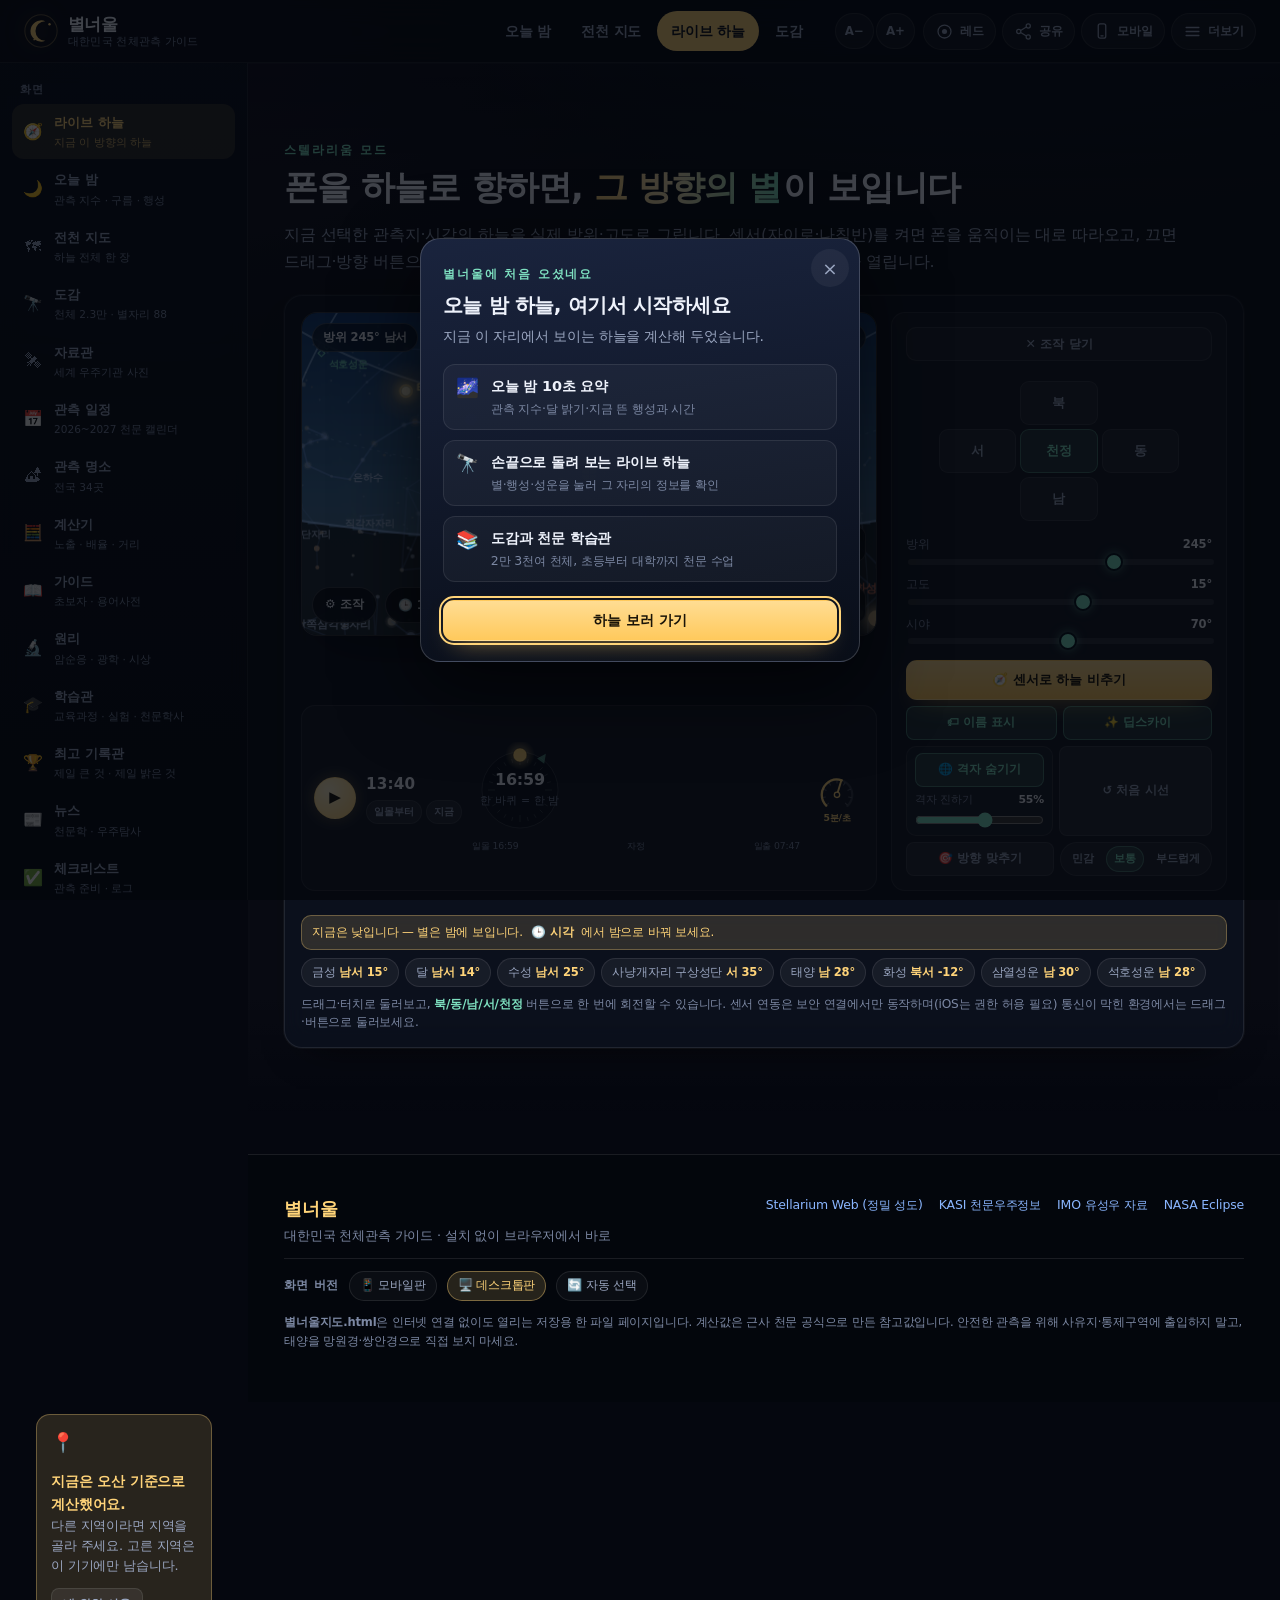
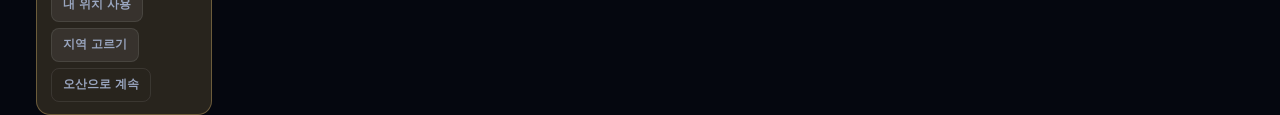
==== commit bd4bd47b: "🎯 도감 검색 순위(이름 완전일치·앞부분·포함·설명) + 태양·달·북극성·북두칠성 도감 + 「하늘 탐험」→「퀴즈」 · 캐시 2026-11-28.13" ====
--- a/index.html
+++ b/index.html
@@ -705,13 +705,13 @@
     <div class="section-head">
       <p class="eyebrow">천체 · 별자리 도감</p>
       <h2>오늘 밤 볼 수 있는 것들, <span class="grad">전부</span> 여기 있습니다</h2>
-      <p class="section-sub">대표 천체 40여 종과 하늘 전체 도감 2만 3천여 종, IAU 별자리 88종을 한 섹션으로 모았습니다. 위 탭으로 <b>천체</b>·<b>별자리</b>·<b>하늘 탐험 퀴즈</b>를 바꿔 보세요. 카드를 누르면 허블·제임스웹 사진과 실제 하늘 탐사 사진, 상세 정보, 조준 버튼이 함께 열립니다.</p>
+      <p class="section-sub">대표 천체 40여 종과 하늘 전체 도감 2만 3천여 종, IAU 별자리 88종을 한 섹션으로 모았습니다. 위 탭으로 <b>천체</b>·<b>별자리</b>·<b>퀴즈</b>를 바꿔 보세요. 카드를 누르면 허블·제임스웹 사진과 실제 하늘 탐사 사진, 상세 정보, 조준 버튼이 함께 열립니다.</p>
     </div>
 
     <div class="cat-tabs" role="tablist" aria-label="도감 보기 전환">
       <button class="cat-tab is-active" type="button" id="tabObjects" role="tab" aria-selected="true" aria-controls="panelObjects" data-cat-tab="objects">🌌 천체 도감 <span class="cat-tab-num">2,571종</span></button>
       <button class="cat-tab" type="button" id="tabConst" role="tab" aria-selected="false" aria-controls="panelConstellations" data-cat-tab="const" tabindex="-1">✨ 별자리 88 <span class="cat-tab-num">IAU 전체</span></button>
-      <button class="cat-tab" type="button" id="tabQuiz" role="tab" aria-selected="false" aria-controls="panelQuiz" data-cat-tab="quiz" tabindex="-1">🎯 하늘 탐험 <span class="cat-tab-num">퀴즈 8문제</span></button>
+      <button class="cat-tab" type="button" id="tabQuiz" role="tab" aria-selected="false" aria-controls="panelQuiz" data-cat-tab="quiz" tabindex="-1">🎯 퀴즈 <span class="cat-tab-num">8문제</span></button>
     </div>
 
     <div class="cat-panel" id="panelObjects" role="tabpanel" aria-labelledby="tabObjects">
--- a/styles.css
+++ b/styles.css
@@ -3374,7 +3374,7 @@
 .sim-ctrl input[type="range"] { margin: 0; }
 
 /* =========================================================================
-   도감 퀴즈 · 하늘 탐험 (quiz.js)
+   도감 퀴즈 (quiz.js)
    ========================================================================= */
 .quiz-shell { display: block; }
 .quiz-intro { display: grid; grid-template-columns: minmax(0, 1.5fr) minmax(0, 1fr); gap: 14px; align-items: start; }
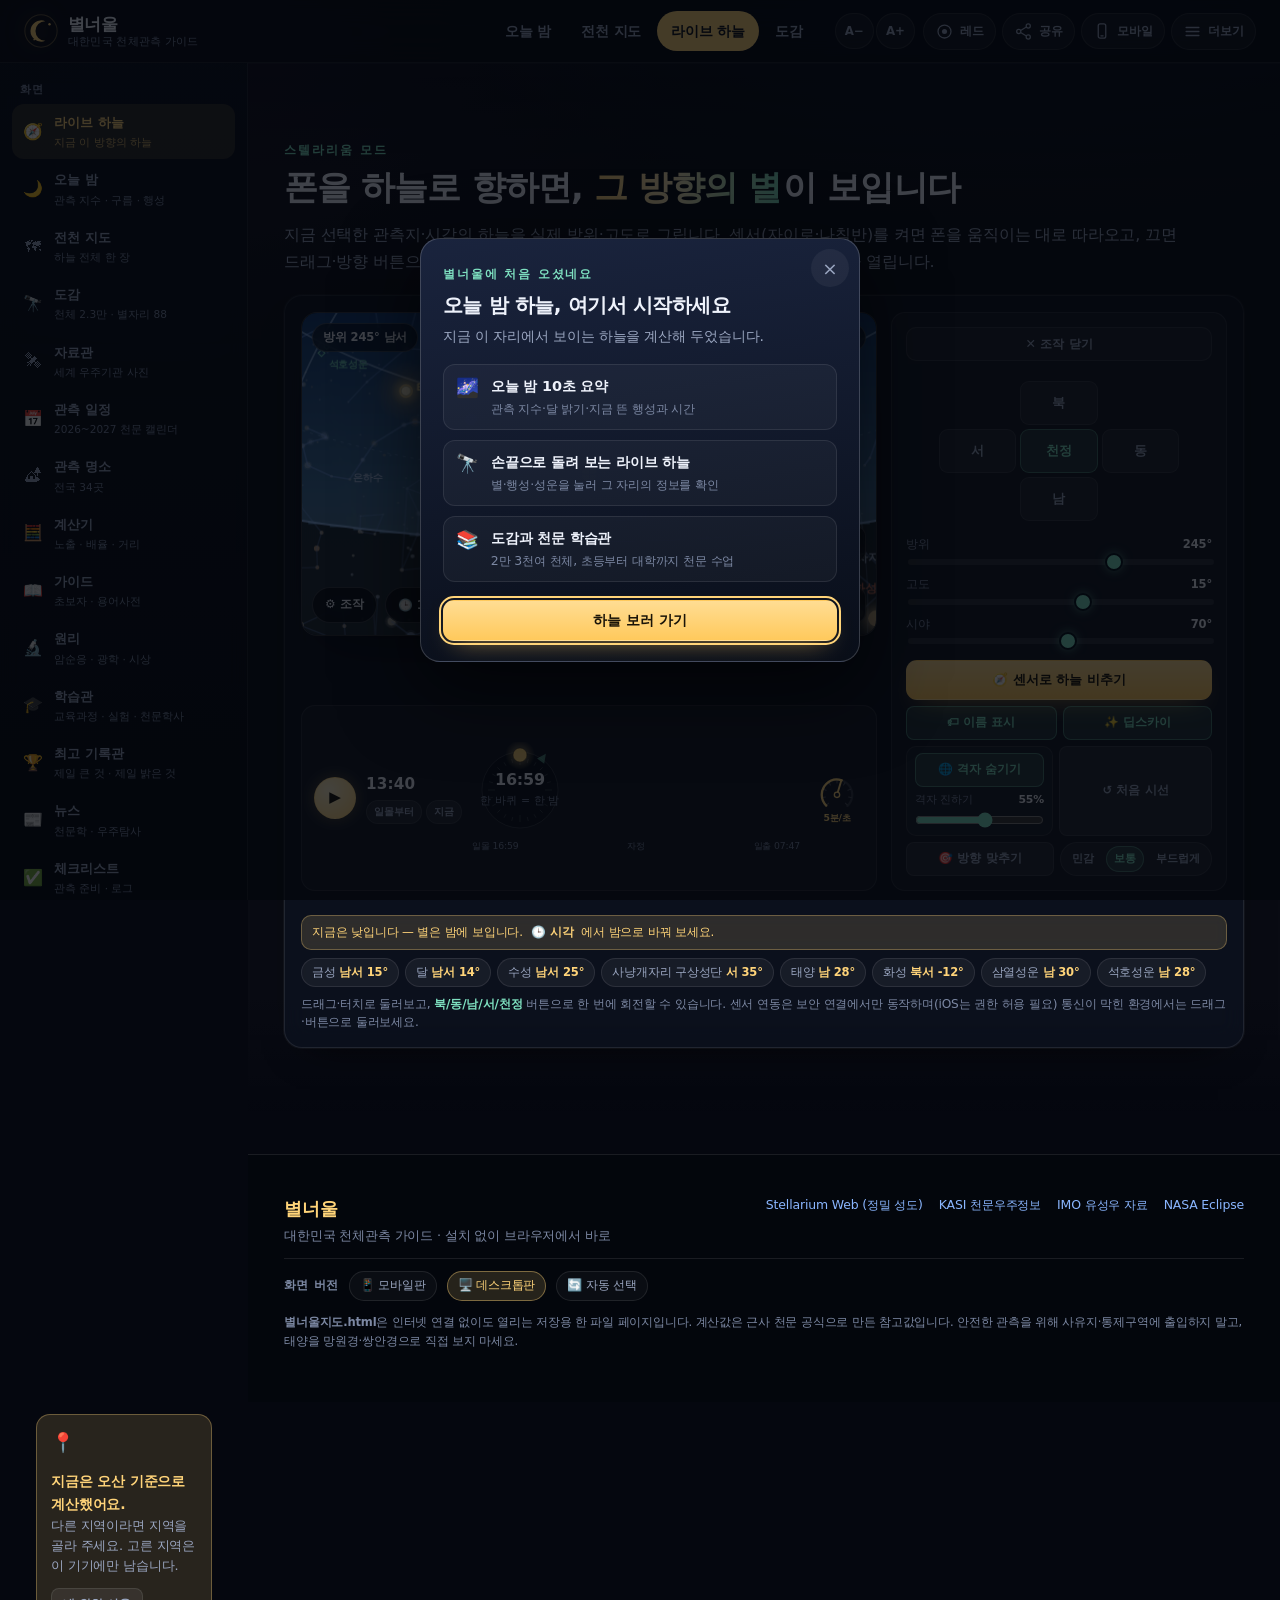
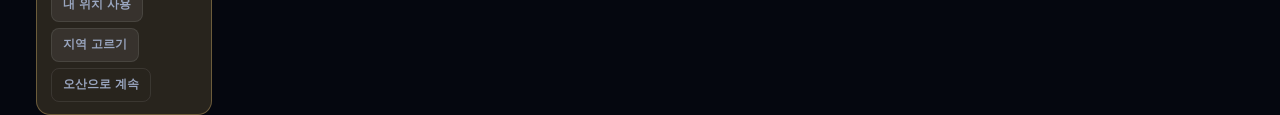
==== commit f5dc90f3: "🌟 퀴즈 문제 수 5·10·20·50·100 + 라이브: 별 소속 별자리·도감 밖 별 상세·조준 마커·별자리 선 클리핑 · 캐시 2026-11-28.13" ====
--- a/index.html
+++ b/index.html
@@ -705,7 +705,7 @@
     <div class="section-head">
       <p class="eyebrow">천체 · 별자리 도감</p>
       <h2>오늘 밤 볼 수 있는 것들, <span class="grad">전부</span> 여기 있습니다</h2>
-      <p class="section-sub">대표 천체 40여 종과 하늘 전체 도감 2만 3천여 종, IAU 별자리 88종을 한 섹션으로 모았습니다. 위 탭으로 <b>천체</b>·<b>별자리</b>·<b>퀴즈</b>를 바꿔 보세요. 카드를 누르면 허블·제임스웹 사진과 실제 하늘 탐사 사진, 상세 정보, 조준 버튼이 함께 열립니다.</p>
+      <p class="section-sub">대표 천체 50여 종과 하늘 전체 도감 2만 3천여 종, IAU 별자리 88종을 한 섹션으로 모았습니다. 위 탭으로 <b>천체</b>·<b>별자리</b>·<b>퀴즈</b>를 바꿔 보세요. 카드를 누르면 허블·제임스웹 사진과 실제 하늘 탐사 사진, 상세 정보, 조준 버튼이 함께 열립니다.</p>
     </div>
 
     <div class="cat-tabs" role="tablist" aria-label="도감 보기 전환">
--- a/styles.css
+++ b/styles.css
@@ -3413,6 +3413,22 @@
 .quiz-diffs { display: grid; grid-template-columns: repeat(3, minmax(0, 1fr)); gap: 8px; }
 .quiz-diffs .quiz-level { align-items: center; text-align: center; min-height: 52px; }
 .quiz-diffs .quiz-level small { font-size: .7rem; }
+/* 문제 개수 칩 — 5 · 10 · 20 · 50 · 100 (한 줄, 좁은 화면에서는 자연스럽게 감싸기) */
+.quiz-counts { display: flex; flex-wrap: wrap; gap: 6px; }
+.quiz-count {
+  flex: 1 1 auto; min-width: 58px; min-height: 38px; padding: 7px 10px; cursor: pointer;
+  border-radius: 10px; border: 1px solid var(--border); background: rgba(255, 255, 255, .03);
+  color: var(--muted); font: inherit; font-size: .8rem; font-weight: 800; font-variant-numeric: tabular-nums;
+  transition: border-color .15s, background .15s, color .15s;
+}
+.quiz-count:hover { border-color: var(--border-hi); background: rgba(255, 255, 255, .06); color: var(--text); }
+.quiz-count.is-active { border-color: var(--accent); background: var(--accent-soft); color: var(--accent); box-shadow: inset 0 0 0 1px var(--accent); }
+.quiz-note {
+  margin: 8px 0 0; padding: 8px 11px; border-radius: 10px; font-size: .76rem; line-height: 1.5;
+  color: var(--muted); background: rgba(255, 255, 255, .04); border: 1px dashed var(--border);
+}
+.quiz-note b { color: var(--accent); }
+body.red .quiz-count.is-active { border-color: #ff6a3d; background: rgba(255, 106, 61, .16); color: #ff8a5c; box-shadow: inset 0 0 0 1px #ff6a3d; }
 .quiz-how-wrap { display: grid; gap: 8px; align-content: start; }
 .quiz-how-title { margin: 0; font-size: .74rem; font-weight: 800; letter-spacing: .06em; color: var(--muted); }
 .quiz-ctx { font-size: .74rem; color: var(--muted); white-space: nowrap; }
@@ -3505,6 +3521,8 @@
   .quiz-diffs { gap: 6px; }
   .quiz-diffs .quiz-level { min-height: 48px; padding: 8px 6px; }
   .quiz-diffs .quiz-level small { display: none; }
+  .quiz-counts { gap: 5px; }
+  .quiz-count { min-width: 0; flex: 1 1 calc(20% - 5px); min-height: 36px; padding: 7px 4px; font-size: .76rem; }
   .quiz-level { flex-direction: row; align-items: baseline; gap: 8px; min-height: 48px; }
   .quiz-level small { font-size: .74rem; }
   .quiz-how { padding: 12px 14px 12px 30px; font-size: .82rem; }
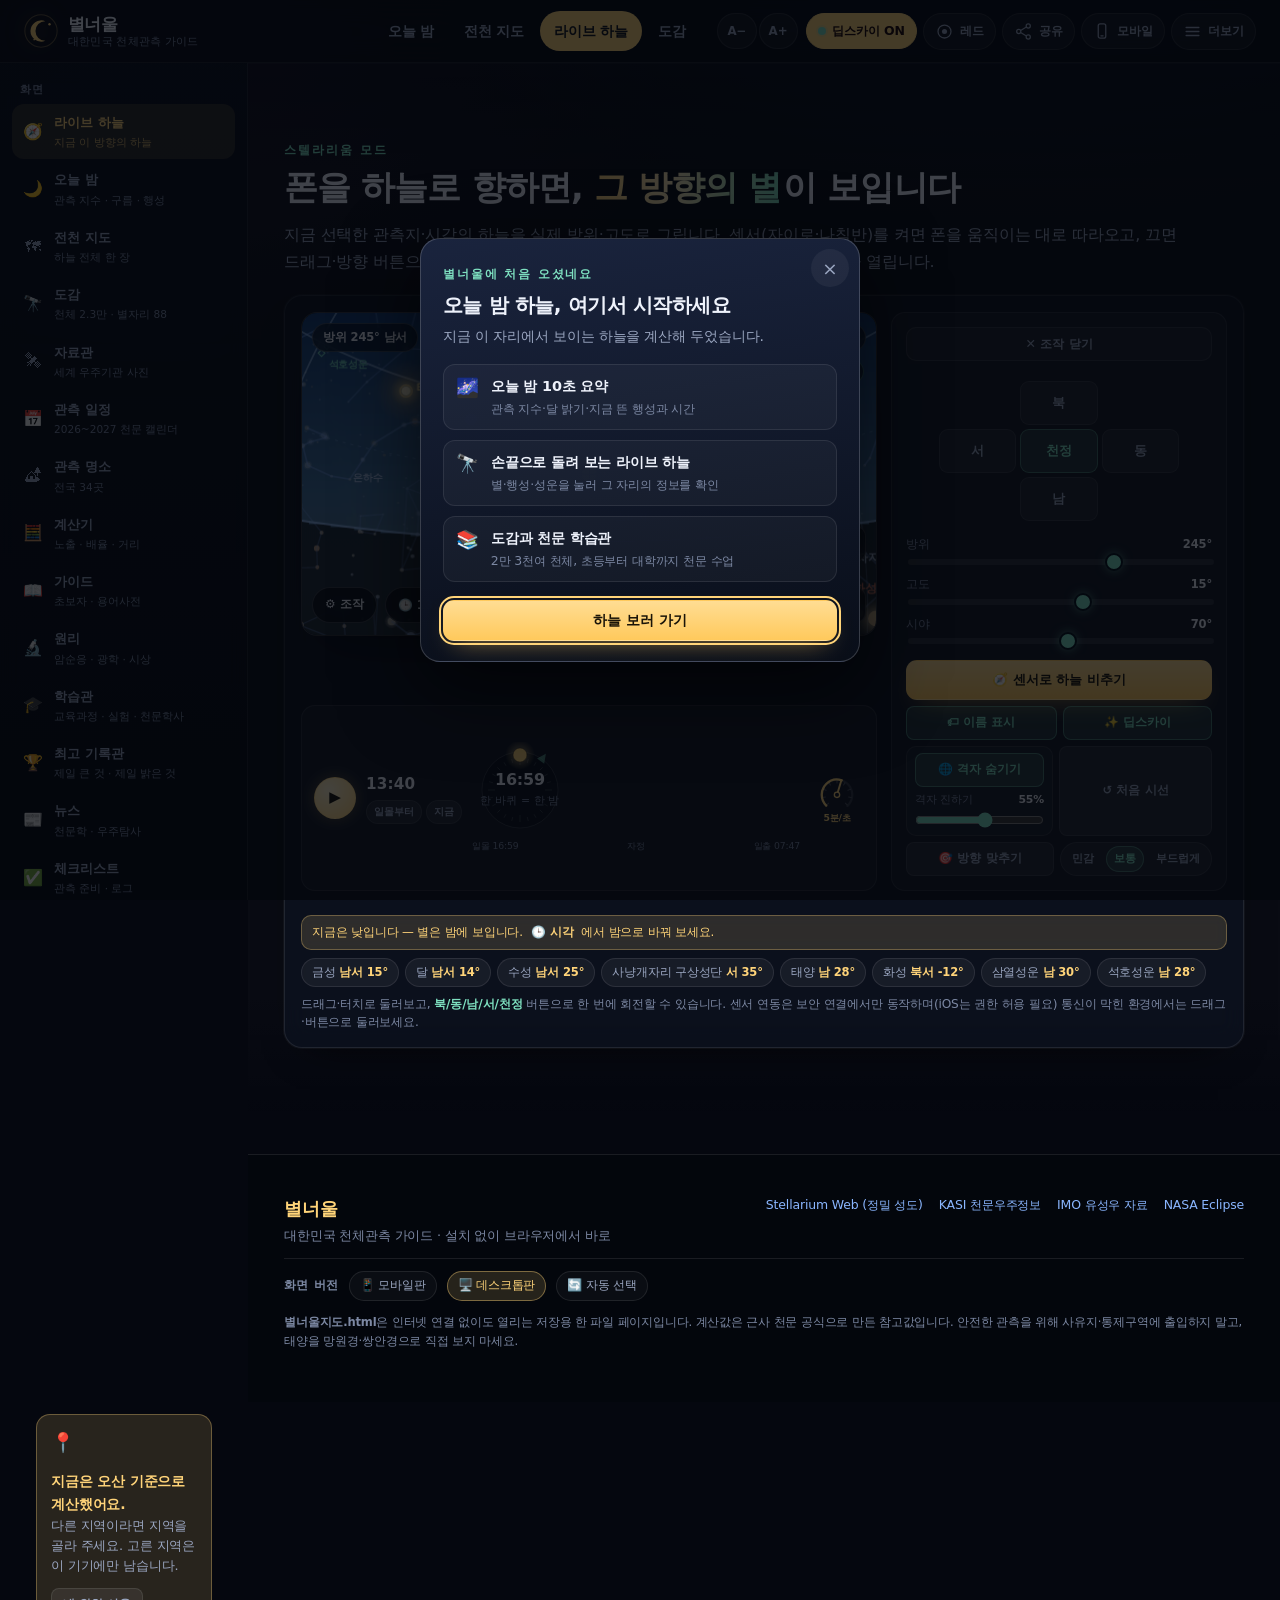
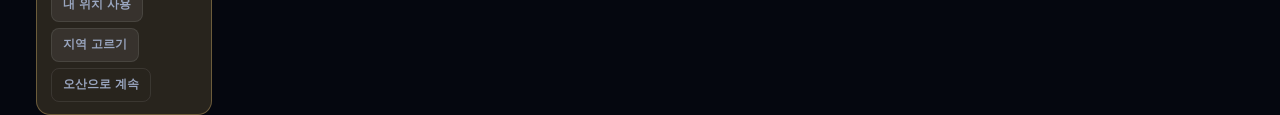
==== commit 02266f59: "🌌 딥스카이 확장 ON/OFF + 하이브리드 카탈로그(로컬 11.6만 타일 + Gaia DR3 실시간) · 시야에 따라 단계적으로 깊어지는 성도 · 확장 성도 탭 · 기본 도감 검" ====
--- a/index.html
+++ b/index.html
@@ -150,6 +150,10 @@
         <button class="icon-btn icon-btn-sm" id="fsDown" aria-label="글자 작게" title="글자 작게">A−</button>
         <button class="icon-btn icon-btn-sm" id="fsUp" aria-label="글자 크게" title="글자 크게">A+</button>
       </div>
+      <button class="icon-btn deep-toggle" id="deepExtBtn" aria-pressed="true" title="딥스카이 확장 — 확대할 때 어두운 별 6만여 개와 Gaia DR3 실시간 조회를 켜고 끕니다 (데이터·배터리 절약)">
+        <span class="dt-dot" aria-hidden="true"></span>
+        <span class="tool-label">딥스카이 <b class="dt-state" id="deepExtState">ON</b></span>
+      </button>
       <button class="icon-btn" id="btnRed" aria-pressed="false" title="야간 관측용 레드라이트 모드 (암순응 보호)">
         <svg viewBox="0 0 24 24" width="19" height="19" aria-hidden="true"><circle cx="12" cy="12" r="8.2" fill="none" stroke="currentColor" stroke-width="1.6"/><circle cx="12" cy="12" r="3.2" fill="currentColor"/></svg>
         <span class="tool-label">레드</span>
@@ -239,6 +243,13 @@
             <button type="button" class="more-item" data-open="ai" role="menuitem">
               <span class="mi-ico" aria-hidden="true">🤖</span>
               <span class="mi-txt"><b>AI 천문 도우미</b><small>이 사이트의 하늘 정보로 답합니다</small></span>
+            </button>
+          </div>
+          <div class="more-group" role="group" aria-label="딥스카이 확장">
+            <p class="more-title"><span aria-hidden="true">🌌</span> 딥스카이</p>
+            <button type="button" class="more-item" id="deepMenuBtn" role="menuitem" aria-pressed="true">
+              <span class="mi-ico" aria-hidden="true">🌌</span>
+              <span class="mi-txt"><b>딥스카이 확장 <em id="deepMenuState">ON</em></b><small id="deepMenuNote">확장 성도 6만 + Gaia 실시간</small></span>
             </button>
           </div>
           <div class="more-group" role="group" aria-label="의견 보내기">
@@ -515,6 +526,8 @@
           <span class="live-chip" id="liveAltChip">고도 —</span>
           <span class="live-chip live-chip-sensor" id="liveSensorChip">센서 꺼짐</span>
         </div>
+        <!-- 🌌 딥스카이 확장 ON/OFF — 라이브 뷰·전천 지도·확장 도감에 함께 적용됩니다 -->
+        <button class="live-deep-chip" id="liveDeepChip" type="button" aria-pressed="true" title="딥스카이 확장을 켜고 끕니다 (끄면 확장 타일·Gaia를 불러오지 않습니다)"><span class="dt-dot" aria-hidden="true"></span>확장 <b id="liveDeepState">ON</b></button>
         <!-- 🎯 조준 유도 — 보낸 목표를 ✕ 로 끌 때까지 따라갑니다 -->
         <div class="live-guide" id="liveGuide" hidden>
           <div class="lguide-bar" id="liveGuideBar">
@@ -660,6 +673,7 @@
         <div class="panel-head">
           <h2>지금 하늘 (전천 지도)</h2>
           <span class="panel-note" id="skyMapNote">—</span>
+          <button class="mini-btn sky-deep-btn" id="skyDeepChip" type="button" aria-pressed="true" title="딥스카이 확장 — 확대하면 확장 성도·Gaia를 그립니다"><span class="dt-dot" aria-hidden="true"></span>확장 <b id="skyDeepState">ON</b></button>
         </div>
         <div class="skymap-wrap">
           <svg id="skyMap" viewBox="0 0 420 420" role="img" aria-label="현재 시각 전천 지도 — 별을 누르면 그 별의 정보가 열립니다"></svg>
@@ -711,6 +725,7 @@
     <div class="cat-tabs" role="tablist" aria-label="도감 보기 전환">
       <button class="cat-tab is-active" type="button" id="tabObjects" role="tab" aria-selected="true" aria-controls="panelObjects" data-cat-tab="objects">🌌 천체 도감 <span class="cat-tab-num">2,571종</span></button>
       <button class="cat-tab" type="button" id="tabConst" role="tab" aria-selected="false" aria-controls="panelConstellations" data-cat-tab="const" tabindex="-1">✨ 별자리 88 <span class="cat-tab-num">IAU 전체</span></button>
+      <button class="cat-tab" type="button" id="tabDeep" role="tab" aria-selected="false" aria-controls="panelDeep" data-cat-tab="deep" tabindex="-1">🌌 확장 성도 · Gaia <span class="cat-tab-num">11만 + 18억</span></button>
       <button class="cat-tab" type="button" id="tabQuiz" role="tab" aria-selected="false" aria-controls="panelQuiz" data-cat-tab="quiz" tabindex="-1">🎯 퀴즈 <span class="cat-tab-num">8문제</span></button>
     </div>
 
@@ -739,6 +754,8 @@
       </div>
       <p class="result-count" id="catalogCount">—</p>
       <div class="catalog-grid" id="catalogGrid"></div>
+      <!-- 검색어가 있을 때만 — 하늘 전체 도감(2,571종)에서 더 찾은 결과 -->
+      <div class="catalog-wide-hits" id="wideHits" hidden></div>
     </div>
 
     <div class="cat-panel" id="panelConstellations" role="tabpanel" aria-labelledby="tabConst" hidden>
@@ -753,6 +770,33 @@
           <div class="con-grid" id="conGrid"></div>
           <p class="panel-foot">연결선은 Stellarium 현대 IAU 별자리 그림, 좌표·등급은 J2000 카탈로그를 썼습니다. ‘가장 밝은 별’은 그 별자리에 속한 별 중 겉보기 등급이 가장 낮은 별입니다.</p>
         </div>
+      </div>
+    </div>
+
+    <div class="cat-panel" id="panelDeep" role="tabpanel" aria-labelledby="tabDeep" hidden>
+      <div class="deep-shell">
+        <div class="deep-head">
+          <button class="deep-switch" id="deepPanelToggle" type="button" aria-pressed="true" title="딥스카이 확장을 켜고 끕니다">
+            <span class="dt-dot" aria-hidden="true"></span>
+            <span class="deep-switch-txt">딥스카이 확장 <em id="deepPanelState">ON</em></span>
+          </button>
+          <p class="deep-note" id="deepStatus">확장 성도 상태를 확인하고 있어요…</p>
+        </div>
+        <p class="cat-panel-lead">
+          <b>1단계</b> 하늘 전체를 72칸으로 나눠 <b>화면에 걸치는 칸만</b> 받아 옵니다 — HYG 원본에서 5~12등급 별 <b>11만 6,006개</b>. 확대할수록 8.5 → 9.5 → 10.5 → 12등급으로 <b>단계적으로</b> 더 어두운 별이 떠오릅니다.
+          <b>2단계</b> 라이브 시야 20° 아래로 더 좁히거나(14~18등) 아래에서 Gaia DR3 ID·좌표를 넣으면 <b>ESA Gaia DR3(약 18억 개)</b>를 실시간으로 조회합니다.
+          이 탭의 별은 <b>퀴즈·기본 도감(2,571종)·별자리 88</b>과 완전히 분리되어 있어 퀴즈에는 나오지 않습니다.
+        </p>
+        <div class="deep-search">
+          <input type="search" id="deepQuery" placeholder="Gaia DR3 ID  또는  좌표 ‘RA Dec’ (예: 3209521209381041024 / 83.8 -5.4)" aria-label="Gaia DR3 ID 또는 좌표 검색">
+          <button class="btn btn-primary btn-sm" id="deepGo" type="button">Gaia 조회</button>
+        </div>
+        <div class="chip-row deep-regions" id="deepRegions" role="group" aria-label="하늘 구역 바로 보기"></div>
+        <div class="deep-result" id="deepResult"><p class="muted">구역을 고르거나 Gaia DR3 ID·좌표를 넣어 보세요.</p></div>
+        <p class="panel-foot deep-foot">
+          출처 — 확장 성도: HYG Database v4.1 (CC BY-SA 2.5) · Gaia: ESA/Gaia/DPAC, VizieR I/355/gaiadr3 (CC BY-NC).
+          Gaia 조회는 네트워크가 필요하고, 오프라인이거나 응답이 없으면 <b>로컬 확장 성도만</b> 조용히 보여 줍니다.
+        </p>
       </div>
     </div>
 
@@ -1371,6 +1415,7 @@
 <script src="sky-weather.js"></script>
 <script src="astro.js"></script>
 <script src="dial.js"></script>
+<script src="deep.js"></script>
 <script src="app.js"></script>
 <script src="space-ui.js"></script>
 <script src="learn-figs.js"></script>
--- a/styles.css
+++ b/styles.css
@@ -3675,3 +3675,100 @@
   .rec-facts { grid-template-columns: repeat(auto-fit, minmax(210px, 1fr)); }
   .rec-list { gap: 12px; }
 }
+
+/* ============================================================
+   🌌 딥스카이 확장 (하이브리드 카탈로그) — 토글 · 확장 도감 탭
+   2026-11-28
+   ============================================================ */
+.dt-dot {
+  width: 8px; height: 8px; border-radius: 50%;
+  background: var(--accent-2, #7ee0c0);
+  box-shadow: 0 0 0 2px rgba(126, 224, 192, .18);
+  display: inline-block; flex: 0 0 auto;
+  transition: background .18s ease, box-shadow .18s ease;
+}
+.deep-toggle { gap: 6px; }
+.deep-toggle .dt-state, .deep-switch-txt em, .more-item b em, .live-deep-chip b, .sky-deep-btn b {
+  font-style: normal; font-weight: 800;
+}
+.deep-toggle[aria-pressed="false"] .dt-dot,
+.deep-switch[aria-pressed="false"] .dt-dot,
+.live-deep-chip[aria-pressed="false"] .dt-dot,
+.sky-deep-btn[aria-pressed="false"] .dt-dot,
+#deepMenuBtn[aria-pressed="false"] .dt-dot { background: #7c88a3; box-shadow: 0 0 0 2px rgba(124, 136, 163, .16); }
+.deep-toggle[aria-pressed="false"] .dt-state,
+.deep-switch[aria-pressed="false"] em,
+.live-deep-chip[aria-pressed="false"] b,
+.sky-deep-btn[aria-pressed="false"] b,
+#deepMenuBtn[aria-pressed="false"] #deepMenuState { color: #9aa6c0; }
+
+/* 라이브 뷰 상단 — 딥스카이 확장 칩 */
+.live-deep-chip {
+  position: absolute; top: 46px; right: 12px; z-index: 6;
+  display: inline-flex; align-items: center; gap: 5px;
+  padding: 5px 10px; border-radius: 999px;
+  font: 700 .68rem/1.2 system-ui, sans-serif;
+  color: #cfe6dc; background: rgba(9, 16, 24, .62);
+  border: 1px solid rgba(126, 224, 192, .38); backdrop-filter: blur(6px);
+  cursor: pointer;
+}
+.live-deep-chip[aria-pressed="false"] { color: #b9c2d4; border-color: rgba(150, 165, 190, .3); }
+.live-deep-chip:active { transform: scale(.97); }
+
+.sky-deep-btn { margin-left: auto; display: inline-flex; align-items: center; gap: 5px; }
+
+/* 확장 도감 탭 */
+.deep-shell { display: flex; flex-direction: column; gap: 12px; }
+.deep-head { display: flex; align-items: center; gap: 10px; flex-wrap: wrap; }
+.deep-switch {
+  display: inline-flex; align-items: center; gap: 7px;
+  padding: 7px 12px; border-radius: 999px; cursor: pointer;
+  background: rgba(126, 224, 192, .1); border: 1px solid rgba(126, 224, 192, .34);
+  color: var(--text, #eef2fb); font: 700 .82rem/1.2 system-ui, sans-serif;
+}
+.deep-switch[aria-pressed="false"] { background: rgba(140, 152, 176, .08); border-color: rgba(150, 165, 190, .28); }
+.deep-switch-txt em { font-style: normal; font-weight: 800; color: var(--accent-2, #7ee0c0); }
+.deep-switch[aria-pressed="false"] .deep-switch-txt em { color: #9aa6c0; }
+.deep-note { margin: 0; font-size: .76rem; color: var(--faint, #8b96ad); }
+.deep-search { display: flex; gap: 8px; align-items: center; flex-wrap: wrap; }
+.deep-search input {
+  flex: 1 1 240px; min-width: 0;
+  padding: 10px 12px; border-radius: 10px;
+  background: rgba(8, 13, 24, .72); color: var(--text, #eef2fb);
+  border: 1px solid var(--border, rgba(255, 255, 255, .12));
+  font-size: .86rem;
+}
+.deep-regions { gap: 6px; }
+.deep-result { display: flex; flex-direction: column; gap: 8px; }
+.deep-status { font-size: .8rem; color: var(--faint, #8b96ad); margin: 0; }
+.deep-list { display: grid; grid-template-columns: repeat(auto-fill, minmax(180px, 1fr)); gap: 8px; }
+.deep-card {
+  display: flex; flex-direction: column; gap: 3px; text-align: left;
+  padding: 9px 11px; border-radius: 10px; cursor: pointer;
+  background: rgba(12, 19, 32, .72); border: 1px solid var(--border, rgba(255, 255, 255, .1));
+  color: var(--text, #eef2fb);
+}
+.deep-card:hover { border-color: rgba(126, 224, 192, .45); }
+.deep-card b { font-size: .85rem; }
+.deep-card small { font-size: .7rem; color: var(--faint, #8b96ad); }
+.deep-tag { display: inline-block; font-size: .64rem; font-weight: 700; padding: 1px 6px; border-radius: 99px;
+  background: rgba(126, 224, 192, .16); color: #a8f0d8; }
+.deep-tag.gaia { background: rgba(255, 212, 121, .16); color: #ffd479; }
+.deep-foot { line-height: 1.55; }
+body.red .deep-card { background: rgba(20, 4, 2, .8); }
+@media (max-width: 430px) {
+  .deep-search input { flex: 1 1 100%; }
+  .deep-search .btn { width: 100%; }
+  .deep-list { grid-template-columns: 1fr 1fr; }
+  .live-deep-chip { top: 44px; right: 10px; font-size: .64rem; padding: 4px 8px; }
+}
+@media (max-width: 340px) {
+  .deep-list { grid-template-columns: 1fr; }
+}
+
+/* 기본 도감 검색 → 하늘 전체 도감(2,571종) 결과 */
+.catalog-wide-hits { margin-top: 14px; }
+.catalog-wide-hits[hidden] { display: none; }
+.wide-hits-head { margin: 0 0 8px; font-size: .82rem; font-weight: 700; color: var(--accent-2, #7ee0c0); }
+.catalog-wide-hits .deep-list { grid-template-columns: repeat(auto-fill, minmax(170px, 1fr)); }
+@media (max-width: 430px) { .catalog-wide-hits .deep-list { grid-template-columns: 1fr 1fr; } }
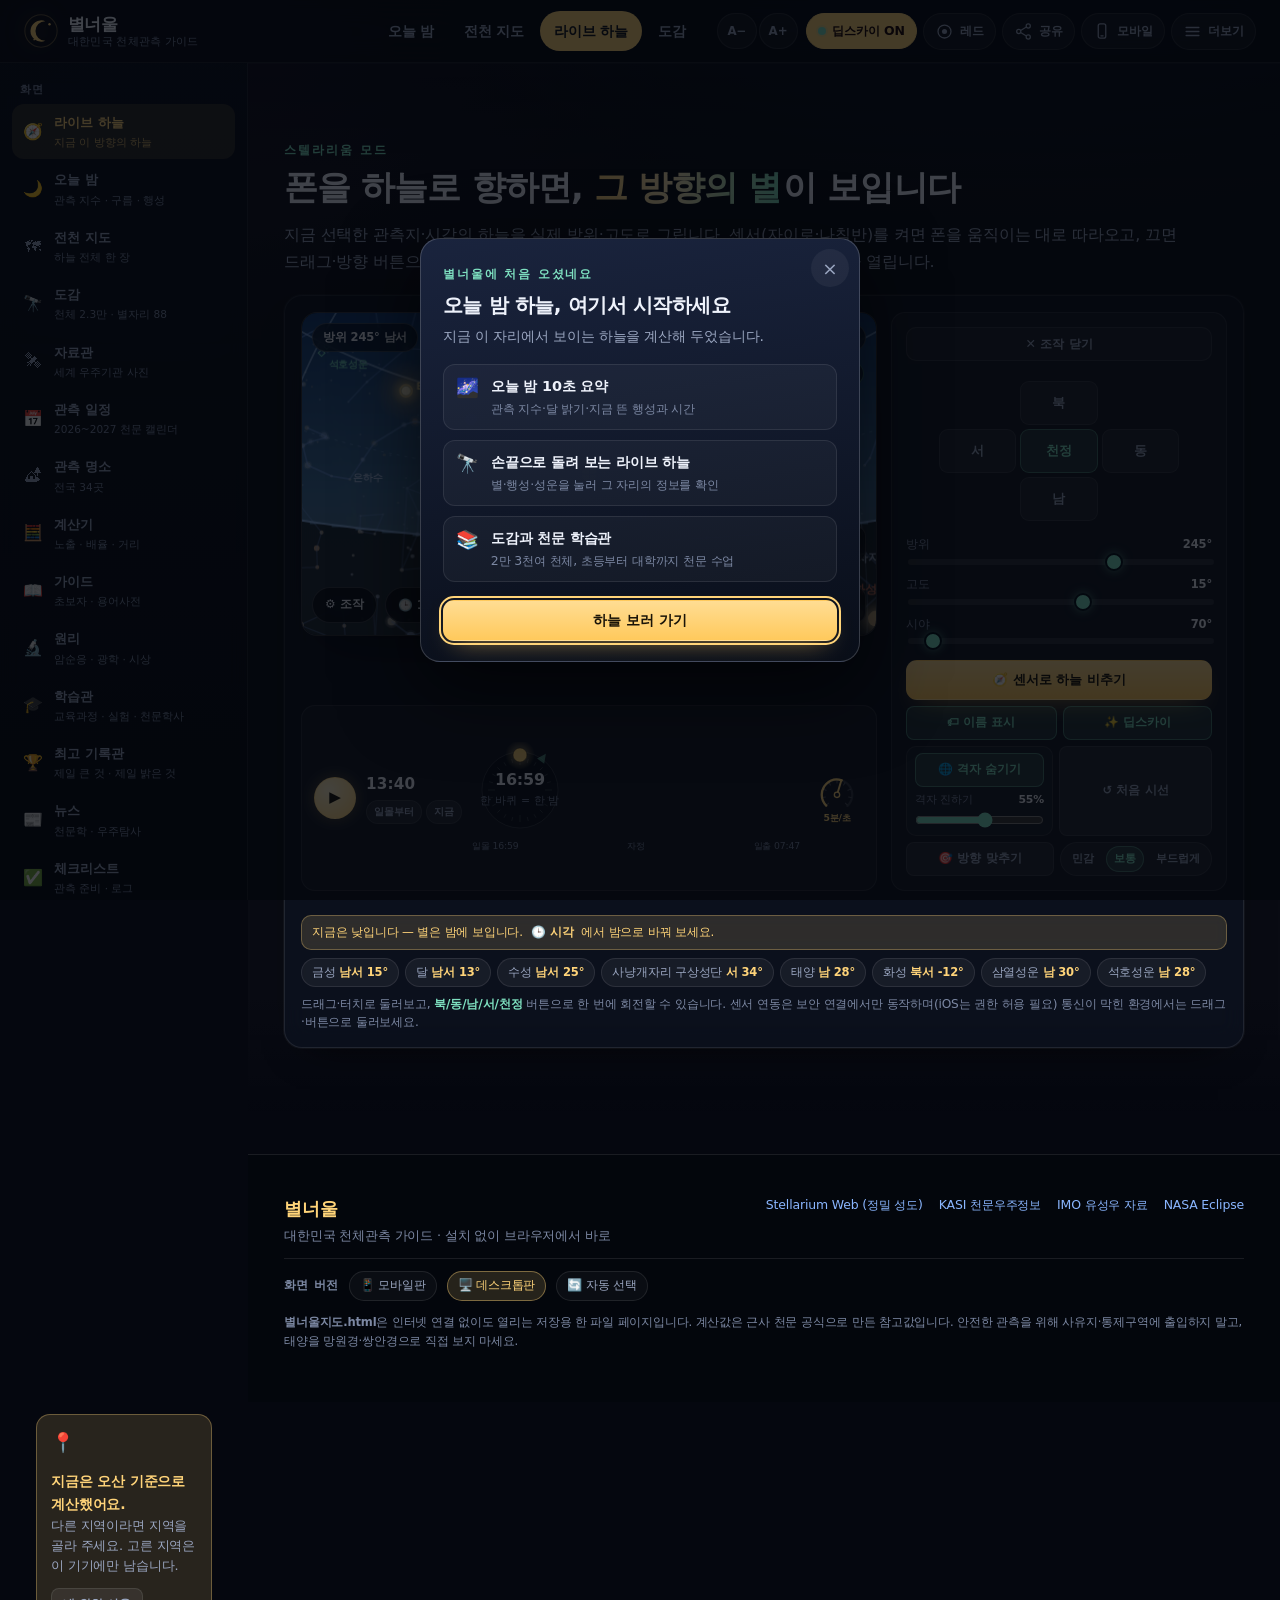
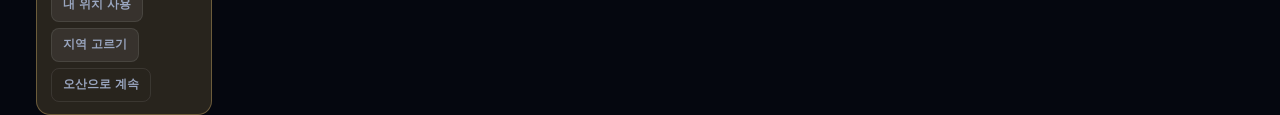
==== commit a064568b: "📐 라이브 상단 안전영역(배경 y=0 유지) · 시야 중앙 천체 버튼 · 1′까지 확대(로그 슬라이더·′) · 확장 성도 실제 카탈로그 번호(HIP/HD/HR/HYG, 144칸) " ====
--- a/index.html
+++ b/index.html
@@ -150,7 +150,7 @@
         <button class="icon-btn icon-btn-sm" id="fsDown" aria-label="글자 작게" title="글자 작게">A−</button>
         <button class="icon-btn icon-btn-sm" id="fsUp" aria-label="글자 크게" title="글자 크게">A+</button>
       </div>
-      <button class="icon-btn deep-toggle" id="deepExtBtn" aria-pressed="true" title="딥스카이 확장 — 확대할 때 어두운 별 6만여 개와 Gaia DR3 실시간 조회를 켜고 끕니다 (데이터·배터리 절약)">
+      <button class="icon-btn deep-toggle" id="deepExtBtn" aria-pressed="true" title="딥스카이 확장 — 확대할 때 어두운 별 11만 6천여 개와 Gaia DR3 실시간 조회를 켜고 끕니다 (데이터·배터리 절약)">
         <span class="dt-dot" aria-hidden="true"></span>
         <span class="tool-label">딥스카이 <b class="dt-state" id="deepExtState">ON</b></span>
       </button>
@@ -249,7 +249,7 @@
             <p class="more-title"><span aria-hidden="true">🌌</span> 딥스카이</p>
             <button type="button" class="more-item" id="deepMenuBtn" role="menuitem" aria-pressed="true">
               <span class="mi-ico" aria-hidden="true">🌌</span>
-              <span class="mi-txt"><b>딥스카이 확장 <em id="deepMenuState">ON</em></b><small id="deepMenuNote">확장 성도 6만 + Gaia 실시간</small></span>
+              <span class="mi-txt"><b>딥스카이 확장 <em id="deepMenuState">ON</em></b><small id="deepMenuNote">확장 성도 11.6만 + Gaia 실시간</small></span>
             </button>
           </div>
           <div class="more-group" role="group" aria-label="의견 보내기">
@@ -627,7 +627,7 @@
           <label class="live-field"><span>고도 <b id="liveAltVal">30°</b></span>
             <input type="range" id="liveAlt" min="-85" max="89" step="1" value="30"></label>
           <label class="live-field"><span>시야 <b id="liveFovVal2">65°</b></span>
-            <input type="range" id="liveFov" min="15" max="120" step="5" value="65"></label>
+            <input type="range" id="liveFov" min="0" max="1000" step="1" value="65" aria-label="시야 배율 (왼쪽 넓게 115°, 오른쪽 1′까지)"></label>
         </div>
 
         <div class="live-actions">
@@ -673,7 +673,6 @@
         <div class="panel-head">
           <h2>지금 하늘 (전천 지도)</h2>
           <span class="panel-note" id="skyMapNote">—</span>
-          <button class="mini-btn sky-deep-btn" id="skyDeepChip" type="button" aria-pressed="true" title="딥스카이 확장 — 확대하면 확장 성도·Gaia를 그립니다"><span class="dt-dot" aria-hidden="true"></span>확장 <b id="skyDeepState">ON</b></button>
         </div>
         <div class="skymap-wrap">
           <svg id="skyMap" viewBox="0 0 420 420" role="img" aria-label="현재 시각 전천 지도 — 별을 누르면 그 별의 정보가 열립니다"></svg>
@@ -783,7 +782,7 @@
           <p class="deep-note" id="deepStatus">확장 성도 상태를 확인하고 있어요…</p>
         </div>
         <p class="cat-panel-lead">
-          <b>1단계</b> 하늘 전체를 72칸으로 나눠 <b>화면에 걸치는 칸만</b> 받아 옵니다 — HYG 원본에서 5~12등급 별 <b>11만 6,006개</b>. 확대할수록 8.5 → 9.5 → 10.5 → 12등급으로 <b>단계적으로</b> 더 어두운 별이 떠오릅니다.
+          <b>1단계</b> 하늘 전체를 30°×15° 144칸으로 나눠 <b>화면에 걸치는 칸만</b> 받아 옵니다 — HYG 원본에서 5~12등급 별 <b>11만 6,006개</b>. 확대할수록 6.4등부터 12등까지 <b>2배마다 1.45등씩</b> 매끄럽게 더 어두운 별이 떠오릅니다. 이름이 없는 별은 <b>HIP·HD·HR·HYG</b> 실제 카탈로그 번호로 보입니다.
           <b>2단계</b> 라이브 시야 20° 아래로 더 좁히거나(14~18등) 아래에서 Gaia DR3 ID·좌표를 넣으면 <b>ESA Gaia DR3(약 18억 개)</b>를 실시간으로 조회합니다.
           이 탭의 별은 <b>퀴즈·기본 도감(2,571종)·별자리 88</b>과 완전히 분리되어 있어 퀴즈에는 나오지 않습니다.
         </p>
--- a/styles.css
+++ b/styles.css
@@ -1176,6 +1176,21 @@
   backdrop-filter: blur(6px); pointer-events: none;
 }
 .live-center-card b { color: var(--accent); }
+/* 시야 중앙에 잡힌 천체 이름 — 누르면 그 천체의 정보 창(#liveInfo)이 열리는 버튼.
+   카드 자체는 pointer-events:none 이라, 천체가 잡혔을 때만 이름 버튼이 클릭을 받습니다. */
+.live-center-card .lc-name {
+  pointer-events: auto; cursor: pointer;
+  font: inherit; font-weight: 800; color: var(--accent);
+  background: rgba(255, 212, 121, .13); border: 1px solid rgba(255, 212, 121, .38);
+  border-radius: 8px; padding: 1px 7px; margin: 0 1px;
+  text-decoration: underline; text-underline-offset: 2px; text-decoration-thickness: 1px;
+  -webkit-tap-highlight-color: transparent;
+}
+.live-center-card .lc-name:hover { background: rgba(255, 212, 121, .22); }
+.live-center-card .lc-name:active { transform: scale(.96); }
+body.red .live-center-card .lc-name {
+  color: #ffb08a; background: rgba(255, 150, 110, .16); border-color: rgba(255, 150, 110, .42);
+}
 .live-zoom {
   position: absolute; right: 10px; bottom: 12px; display: flex; flex-direction: column; align-items: center; gap: 4px;
 }
@@ -3688,23 +3703,23 @@
   transition: background .18s ease, box-shadow .18s ease;
 }
 .deep-toggle { gap: 6px; }
-.deep-toggle .dt-state, .deep-switch-txt em, .more-item b em, .live-deep-chip b, .sky-deep-btn b {
+.deep-toggle .dt-state, .deep-switch-txt em, .more-item b em, .live-deep-chip b {
   font-style: normal; font-weight: 800;
 }
 .deep-toggle[aria-pressed="false"] .dt-dot,
 .deep-switch[aria-pressed="false"] .dt-dot,
 .live-deep-chip[aria-pressed="false"] .dt-dot,
-.sky-deep-btn[aria-pressed="false"] .dt-dot,
 #deepMenuBtn[aria-pressed="false"] .dt-dot { background: #7c88a3; box-shadow: 0 0 0 2px rgba(124, 136, 163, .16); }
 .deep-toggle[aria-pressed="false"] .dt-state,
 .deep-switch[aria-pressed="false"] em,
 .live-deep-chip[aria-pressed="false"] b,
-.sky-deep-btn[aria-pressed="false"] b,
 #deepMenuBtn[aria-pressed="false"] #deepMenuState { color: #9aa6c0; }
 
-/* 라이브 뷰 상단 — 딥스카이 확장 칩 */
+/* 라이브 뷰 상단 — 딥스카이 확장 칩
+   top 은 JS 가 잰 HUD 칩 줄의 실제 아래쪽 끝(--live-hud-b) + 8px.
+   상태바 블러·노치 안으로 올라가지 않고, 방위·고도·센서 칩과도 겹치지 않습니다. */
 .live-deep-chip {
-  position: absolute; top: 46px; right: 12px; z-index: 6;
+  position: absolute; top: calc(var(--live-hud-b, 44px) + 8px); right: 12px; z-index: 6;
   display: inline-flex; align-items: center; gap: 5px;
   padding: 5px 10px; border-radius: 999px;
   font: 700 .68rem/1.2 system-ui, sans-serif;
@@ -3714,8 +3729,6 @@
 }
 .live-deep-chip[aria-pressed="false"] { color: #b9c2d4; border-color: rgba(150, 165, 190, .3); }
 .live-deep-chip:active { transform: scale(.97); }
-
-.sky-deep-btn { margin-left: auto; display: inline-flex; align-items: center; gap: 5px; }
 
 /* 확장 도감 탭 */
 .deep-shell { display: flex; flex-direction: column; gap: 12px; }
@@ -3760,7 +3773,7 @@
   .deep-search input { flex: 1 1 100%; }
   .deep-search .btn { width: 100%; }
   .deep-list { grid-template-columns: 1fr 1fr; }
-  .live-deep-chip { top: 44px; right: 10px; font-size: .64rem; padding: 4px 8px; }
+  .live-deep-chip { right: 10px; font-size: .64rem; padding: 4px 8px; }
 }
 @media (max-width: 340px) {
   .deep-list { grid-template-columns: 1fr; }
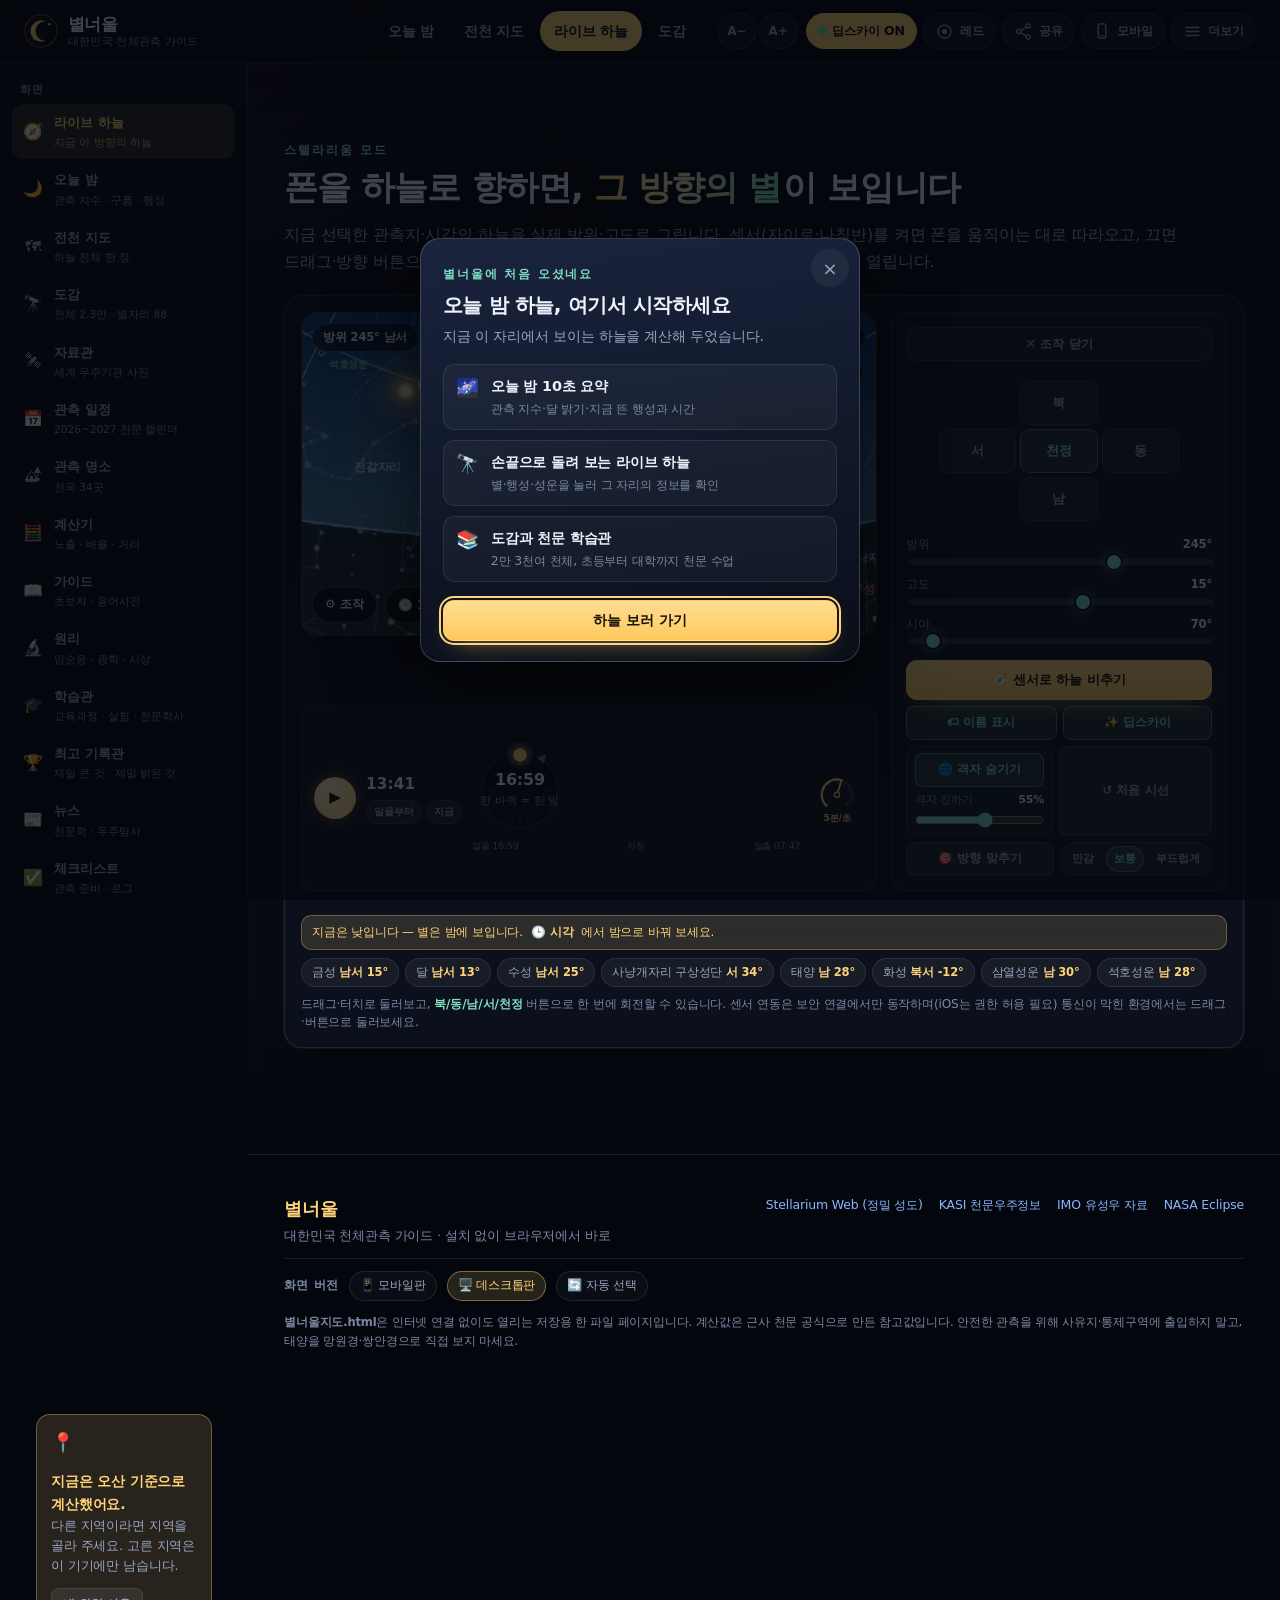
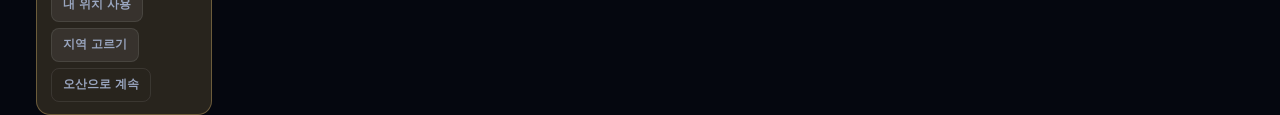
==== commit d9761a8f: "🗺️ 전천 지도 초록 딥스카이 제거 · Gaia 별 크기 위계 · 추적 OFF 2건 · 시야 중앙 반경 — 캐시 2026-11-28.20" ====
--- a/index.html
+++ b/index.html
@@ -665,7 +665,7 @@
     <div class="section-head">
       <p class="eyebrow">전천 지도</p>
       <h2>지금 하늘을 <span class="grad">한 장에</span></h2>
-      <p class="section-sub">머리 위 하늘 전체를 펼쳐 보여 줍니다. 지도에 그려진 <b>모든 별</b>(어두운 별까지)과 행성·달·성운을 누르면 그 자리의 실시간 고도·방위·출몰을 보여 주고, 아래 도크로 밤새 하늘이 움직이는 모습을 재생할 수 있습니다.</p>
+      <p class="section-sub">머리 위 하늘 전체를 펼쳐 보여 줍니다. 지도에 그려진 <b>모든 별</b>(어두운 별까지)과 행성·달을 누르면 그 자리의 실시간 고도·방위·출몰을 보여 주고, 아래 도크로 밤새 하늘이 움직이는 모습을 재생할 수 있습니다.</p>
     </div>
     <div class="grid-1">
       <!-- 전천 지도 -->
@@ -703,7 +703,7 @@
             <span class="tm-dial-val" data-tm-speed>5분/초</span>
           </div>
         </div>
-        <p class="panel-foot">가운데가 머리 위(천정), 테두리가 지평선입니다. 동쪽이 왼쪽인 것은 하늘을 올려다보는 방향이기 때문입니다. <b>별·행성·달·성운을 눌러 보세요</b> — 그 자리에서 실시간 고도·방위·출몰을 보여 줍니다.</p>
+        <p class="panel-foot">가운데가 머리 위(천정), 테두리가 지평선입니다. 동쪽이 왼쪽인 것은 하늘을 올려다보는 방향이기 때문입니다. <b>별·행성·달을 눌러 보세요</b> — 그 자리에서 실시간 고도·방위·출몰을 보여 줍니다.</p>
         <div class="sky-inspector" id="skyInspector"></div>
       </div>
 
--- a/styles.css
+++ b/styles.css
@@ -2334,7 +2334,11 @@
   border: 1px solid var(--border-hi); backdrop-filter: blur(8px);
   font: 700 .74rem var(--font); white-space: nowrap;
 }
-.live-quick .lq-btn:hover { border-color: var(--accent); color: var(--accent); }
+/* 호버가 남는 터치 기기(iOS 는 탭한 버튼에 :hover 를 붙여 둡니다)에서 꺼진 버튼이
+   켜진 것처럼 금색 테두리로 남지 않도록, 실제 마우스 환경에서만 호버 색을 줍니다. */
+@media (hover: hover) and (pointer: fine) {
+  .live-quick .lq-btn:hover { border-color: var(--accent); color: var(--accent); }
+}
 #liveSensorChip { cursor: pointer; pointer-events: auto; }
 #liveSensorChip:hover { border-color: var(--accent-2); color: var(--accent-2); }
 
@@ -3785,3 +3789,49 @@
 .wide-hits-head { margin: 0 0 8px; font-size: .82rem; font-weight: 700; color: var(--accent-2, #7ee0c0); }
 .catalog-wide-hits .deep-list { grid-template-columns: repeat(auto-fill, minmax(170px, 1fr)); }
 @media (max-width: 430px) { .catalog-wide-hits .deep-list { grid-template-columns: 1fr 1fr; } }
+
+/* ---------------------------------------- 🔗 별너울 공유 카드 (링크 복사 + QR)
+   QR 은 다크 모드·레드라이트에서도 카메라가 읽도록 항상 흰 바탕 + 검정 모듈입니다. */
+.bwshare {
+  position: fixed; inset: 0; z-index: 9998;
+  display: grid; place-items: center; padding: 18px;
+  background: rgba(3, 6, 13, .74);
+  -webkit-backdrop-filter: blur(6px); backdrop-filter: blur(6px);
+}
+.bwshare-card {
+  position: relative; width: min(94vw, 340px); max-height: 88vh; overflow: auto;
+  padding: 20px 18px 16px; text-align: center;
+  background: #0d1524; color: #eef2fb;
+  border: 1px solid rgba(126, 156, 220, .24); border-radius: 18px;
+  box-shadow: 0 24px 64px rgba(0, 0, 0, .55);
+}
+.bwshare-t { margin: 0 0 4px; font-size: 1.02rem; font-weight: 800; letter-spacing: -.01em; }
+.bwshare-sub { margin: 0 0 14px; font-size: .76rem; color: #9aa6c0; line-height: 1.5; }
+.bwshare-qr {
+  display: inline-block; padding: 12px; border-radius: 14px;
+  background: #ffffff; line-height: 0;
+  box-shadow: 0 6px 18px rgba(0, 0, 0, .35);
+}
+.bwshare-qr .bwqr-svg { display: block; width: 232px; max-width: 62vw; height: auto; }
+.bwshare-url {
+  margin: 12px 0 14px; font-size: .8rem; color: #cfe0ff; font-weight: 700;
+  word-break: break-all; letter-spacing: .01em;
+}
+.bwshare-btns { display: flex; gap: 8px; justify-content: center; flex-wrap: wrap; }
+.bwshare-btn {
+  appearance: none; border: 1px solid rgba(126, 156, 220, .3); border-radius: 12px;
+  background: rgba(255, 255, 255, .06); color: #eef2fb;
+  padding: 10px 16px; font: inherit; font-size: .84rem; font-weight: 700; cursor: pointer;
+}
+.bwshare-btn.primary { background: #ffd479; border-color: #ffd479; color: #1a1206; }
+.bwshare-btn:active { transform: translateY(1px); }
+.bwshare-close {
+  position: absolute; top: 8px; right: 8px; width: 32px; height: 32px;
+  border: 0; border-radius: 10px; background: rgba(255, 255, 255, .07);
+  color: #cfd8ea; font-size: 14px; line-height: 1; cursor: pointer;
+}
+body.red .bwshare-card { background: #180604; border-color: rgba(255, 138, 92, .3); color: #ffe6da; }
+body.red .bwshare-sub, body.red .bwshare-url { color: #ffb99a; }
+body.red .bwshare-btn { border-color: rgba(255, 138, 92, .34); }
+body.red .bwshare-btn.primary { background: #ff8a5c; border-color: #ff8a5c; color: #1a0703; }
+/* QR 카드는 레드라이트에서도 흰 바탕을 유지합니다(카메라 인식). */
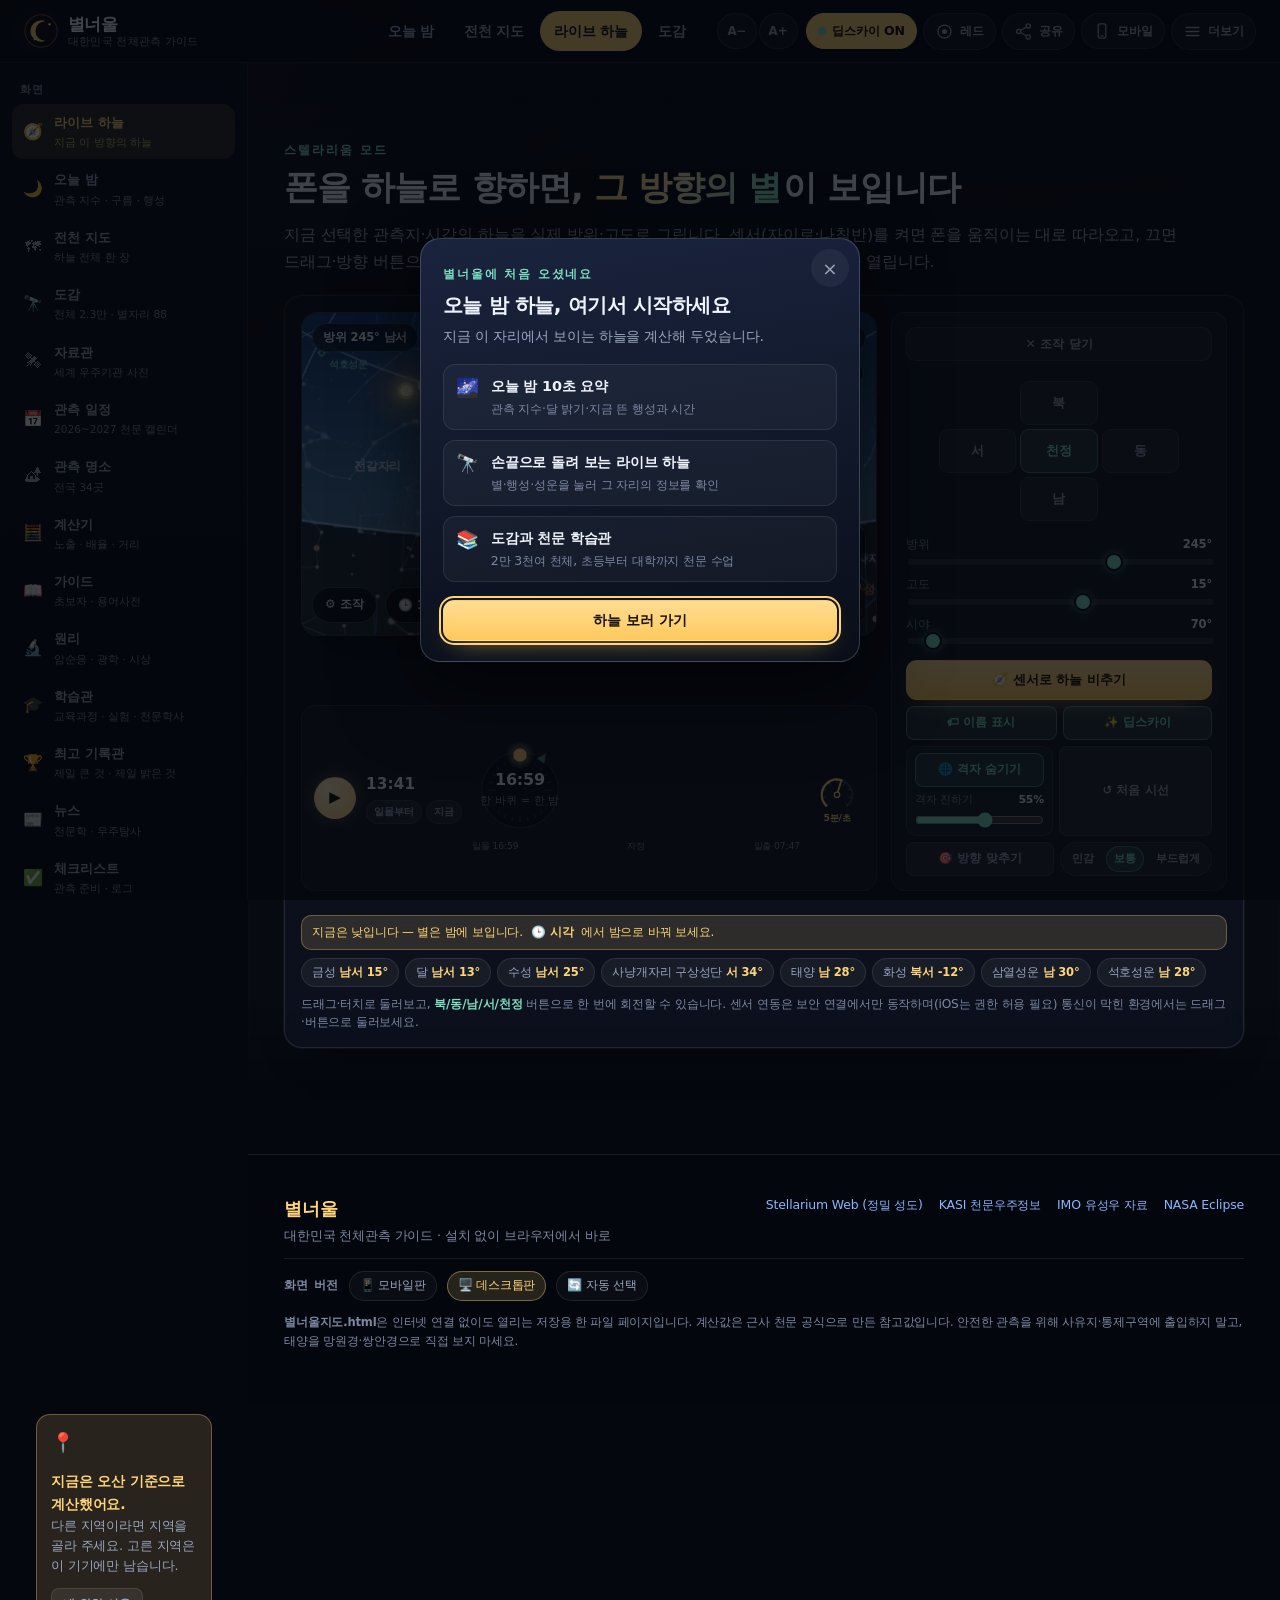
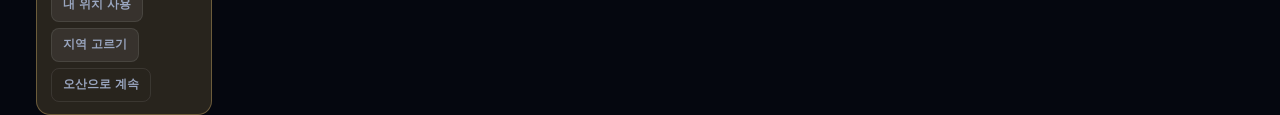
==== commit 02b187b4: "🌌 Gaia 축소 빈 공간·가운데 섬 · 조회 속도(포괄 캐시·1.2초 미러 경쟁·fov 12° 예열) · 별빛 등급 순차 표시 · 수정판 v3.0 — 캐시 2026-11-28.2" ====
--- a/index.html
+++ b/index.html
@@ -266,6 +266,7 @@
               <span class="mi-txt"><b>별너울 공유하기</b><small>링크 보내기 · 친구에게 추천</small></span>
             </button>
           </div>
+          <p class="more-ver" id="appVer" data-app-version title="지금 보고 있는 수정판">별너울 v3.0</p>
         </div>
       </div>
     </div>
--- a/styles.css
+++ b/styles.css
@@ -1975,6 +1975,16 @@
   transform-origin: top right; animation: moreIn .16s ease-out;
 }
 .more-menu[hidden] { display: none; }
+/* ☰ 더보기 맨 아래 — 지금 보고 있는 수정판 번호(작고 조용하게). */
+.more-ver {
+  margin: 6px 2px 2px; padding: 8px 8px 2px; border-top: 1px solid var(--border);
+  font-size: .68rem; font-weight: 700; letter-spacing: .06em;
+  color: var(--faint); text-align: right; user-select: text;
+}
+.bwshare-ver {
+  margin: -6px 0 12px; font-size: .68rem; font-weight: 700; letter-spacing: .06em;
+  color: rgba(180, 200, 235, .62); text-align: center;
+}
 @keyframes moreIn { from { opacity: 0; transform: translateY(-6px) scale(.98); } to { opacity: 1; transform: none; } }
 .more-core { display: none; }
 .more-group { padding: 8px 2px; border-top: 1px solid var(--border); }
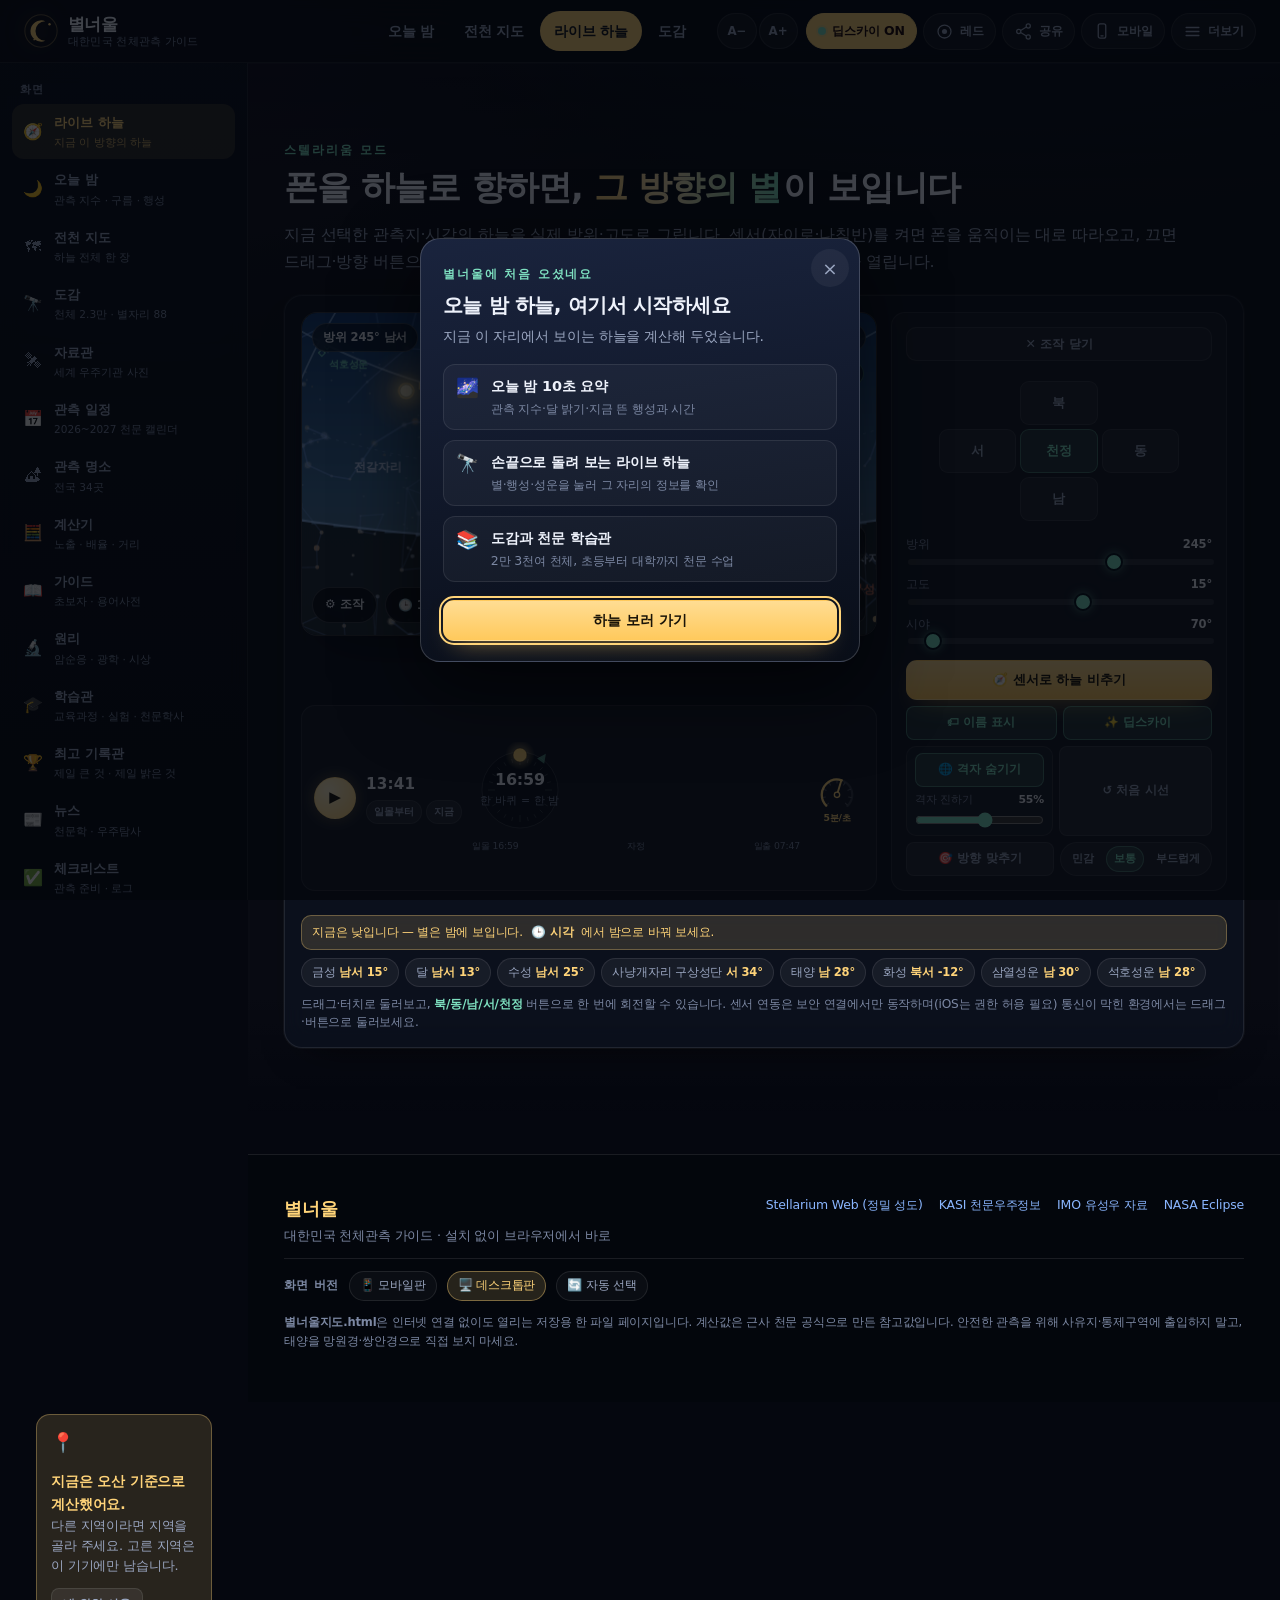
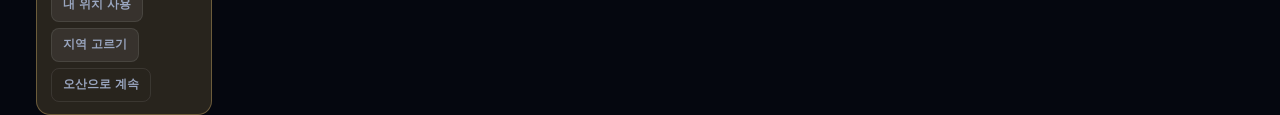
==== commit c2022c82: "🏆 퀴즈 온라인 랭킹(Supabase 종목 45종)·내 기기 최고 기록 · 폰을 기울여도 지평선 고정(롤) · 전천 지도 은하수 텍스처 · 문제 범위 '확장 성도·Gaia 미포함'" ====
--- a/index.html
+++ b/index.html
@@ -266,7 +266,7 @@
               <span class="mi-txt"><b>별너울 공유하기</b><small>링크 보내기 · 친구에게 추천</small></span>
             </button>
           </div>
-          <p class="more-ver" id="appVer" data-app-version title="지금 보고 있는 수정판">별너울 v3.0</p>
+          <p class="more-ver" id="appVer" data-app-version title="지금 보고 있는 수정판">별너울 v3.1</p>
         </div>
       </div>
     </div>
@@ -726,7 +726,7 @@
       <button class="cat-tab is-active" type="button" id="tabObjects" role="tab" aria-selected="true" aria-controls="panelObjects" data-cat-tab="objects">🌌 천체 도감 <span class="cat-tab-num">2,571종</span></button>
       <button class="cat-tab" type="button" id="tabConst" role="tab" aria-selected="false" aria-controls="panelConstellations" data-cat-tab="const" tabindex="-1">✨ 별자리 88 <span class="cat-tab-num">IAU 전체</span></button>
       <button class="cat-tab" type="button" id="tabDeep" role="tab" aria-selected="false" aria-controls="panelDeep" data-cat-tab="deep" tabindex="-1">🌌 확장 성도 · Gaia <span class="cat-tab-num">11만 + 18억</span></button>
-      <button class="cat-tab" type="button" id="tabQuiz" role="tab" aria-selected="false" aria-controls="panelQuiz" data-cat-tab="quiz" tabindex="-1">🎯 퀴즈 <span class="cat-tab-num">8문제</span></button>
+      <button class="cat-tab" type="button" id="tabQuiz" role="tab" aria-selected="false" aria-controls="panelQuiz" data-cat-tab="quiz" tabindex="-1">🎯 퀴즈 <span class="cat-tab-num">5~100문제</span></button>
     </div>
 
     <div class="cat-panel" id="panelObjects" role="tabpanel" aria-labelledby="tabObjects">
--- a/styles.css
+++ b/styles.css
@@ -3554,6 +3554,11 @@
   .quiz-count { min-width: 0; flex: 1 1 calc(20% - 5px); min-height: 36px; padding: 7px 4px; font-size: .76rem; }
   .quiz-level { flex-direction: row; align-items: baseline; gap: 8px; min-height: 48px; }
   .quiz-level small { font-size: .74rem; }
+  .quiz-level-note { flex: 0 0 auto; font-size: .68rem; }
+  .qr-row { grid-template-columns: 22px minmax(0, 1fr) auto 42px; gap: 6px; font-size: .78rem; padding: 6px 5px; }
+  .qr-time { font-size: .7rem; }
+  .quiz-nick-row { flex-wrap: wrap; }
+  .quiz-nick-row .btn-primary { flex: 1 1 100%; }
   .quiz-how { padding: 12px 14px 12px 30px; font-size: .82rem; }
   .quiz-q { font-size: 1rem; }
   .quiz-opt { font-size: .92rem; padding: 11px 12px; }
@@ -3561,6 +3566,61 @@
   .qf-row > button { flex: 1 1 132px; }
   .quiz-actions > button { flex: 1 1 140px; }
 }
+
+/* =========================================================================
+   🏆 퀴즈 온라인 랭킹 (2026-11-29 · v3.1) — 종목별 TOP 20 · 내 기기 최고 기록
+   ========================================================================= */
+.quiz-level-note { font-style: normal; font-size: .66rem; line-height: 1.25; color: var(--muted); opacity: .72; }
+.quiz-level.is-active .quiz-level-note { color: var(--text); opacity: .72; }
+.quiz-rank-slot { margin-top: 14px; }
+.quiz-rank {
+  padding: 12px 13px; border-radius: var(--radius-sm); border: 1px solid var(--border);
+  background: rgba(255, 255, 255, .03); text-align: left;
+}
+.qr-head { display: flex; align-items: center; gap: 8px; flex-wrap: wrap; }
+.qr-head b { font-size: .88rem; }
+.qr-sub { font-size: .72rem; color: var(--muted); }
+.qr-refresh {
+  margin-left: auto; min-width: 30px; min-height: 30px; padding: 0 8px; cursor: pointer;
+  border-radius: 9px; border: 1px solid var(--border); background: rgba(255, 255, 255, .04);
+  color: var(--muted); font: inherit; font-size: .82rem;
+}
+.qr-refresh:hover { color: var(--text); border-color: var(--border-hi); }
+.qr-refresh.is-busy { opacity: .5; }
+.qr-body { margin-top: 8px; }
+.qr-wait, .qr-note, .qr-empty { margin: 6px 0 0; font-size: .78rem; line-height: 1.6; color: var(--muted); }
+.qr-list { list-style: none; margin: 0; padding: 0; display: grid; gap: 3px; }
+.qr-row {
+  display: grid; grid-template-columns: 28px minmax(0, 1fr) auto 56px; align-items: center; gap: 8px;
+  padding: 6px 7px; border-radius: 9px; font-size: .82rem;
+}
+.qr-row:nth-child(odd) { background: rgba(255, 255, 255, .03); }
+.qr-row.is-me { background: var(--accent-soft); box-shadow: inset 0 0 0 1px var(--accent); }
+.qr-n { font-weight: 900; color: var(--muted); font-variant-numeric: tabular-nums; text-align: right; }
+.qr-row:nth-child(1) .qr-n { color: #ffd479; }
+.qr-row:nth-child(2) .qr-n { color: #cfd6e6; }
+.qr-row:nth-child(3) .qr-n { color: #d9a066; }
+.qr-name { overflow: hidden; text-overflow: ellipsis; white-space: nowrap; }
+.qr-score { font-variant-numeric: tabular-nums; color: var(--muted); }
+.qr-score b { color: var(--text); }
+.qr-time { font-size: .74rem; color: var(--muted); text-align: right; font-variant-numeric: tabular-nums; }
+.quiz-nick { margin: 10px 0 4px; }
+.quiz-nick label { display: block; margin-bottom: 5px; font-size: .74rem; font-weight: 800; color: var(--muted); }
+.quiz-nick-row { display: flex; gap: 7px; }
+.quiz-nick-row input {
+  flex: 1 1 auto; min-width: 0; min-height: 44px; padding: 9px 12px; border-radius: 11px;
+  border: 1px solid var(--border); background: rgba(255, 255, 255, .05); color: var(--text);
+  font: inherit; font-size: .9rem;
+}
+.quiz-nick-row input:focus { outline: 2px solid var(--accent); outline-offset: 1px; }
+.quiz-nick-row .btn-primary { flex: 0 0 auto; min-height: 44px; padding: 0 16px; font-size: .88rem; }
+.quiz-nick-msg { margin: 6px 0 0; font-size: .76rem; line-height: 1.5; color: var(--muted); }
+.quiz-nick-msg.is-no { color: var(--danger); }
+.quiz-nick-msg.is-ok { color: var(--ok); }
+.quiz-sent { margin: 8px 0 0; font-size: .84rem; line-height: 1.55; color: var(--text); }
+.quiz-sent b { color: var(--accent); }
+.quiz-dur { margin: 2px 0 4px; font-size: .84rem; color: var(--muted); }
+.quiz-dur b { color: var(--text); }
 
 /* =========================================================================
    🏆 우주 최고 기록관 (2026-11-28) — 어린이용 큰 글씨 카드 + 직접 그린 도해
